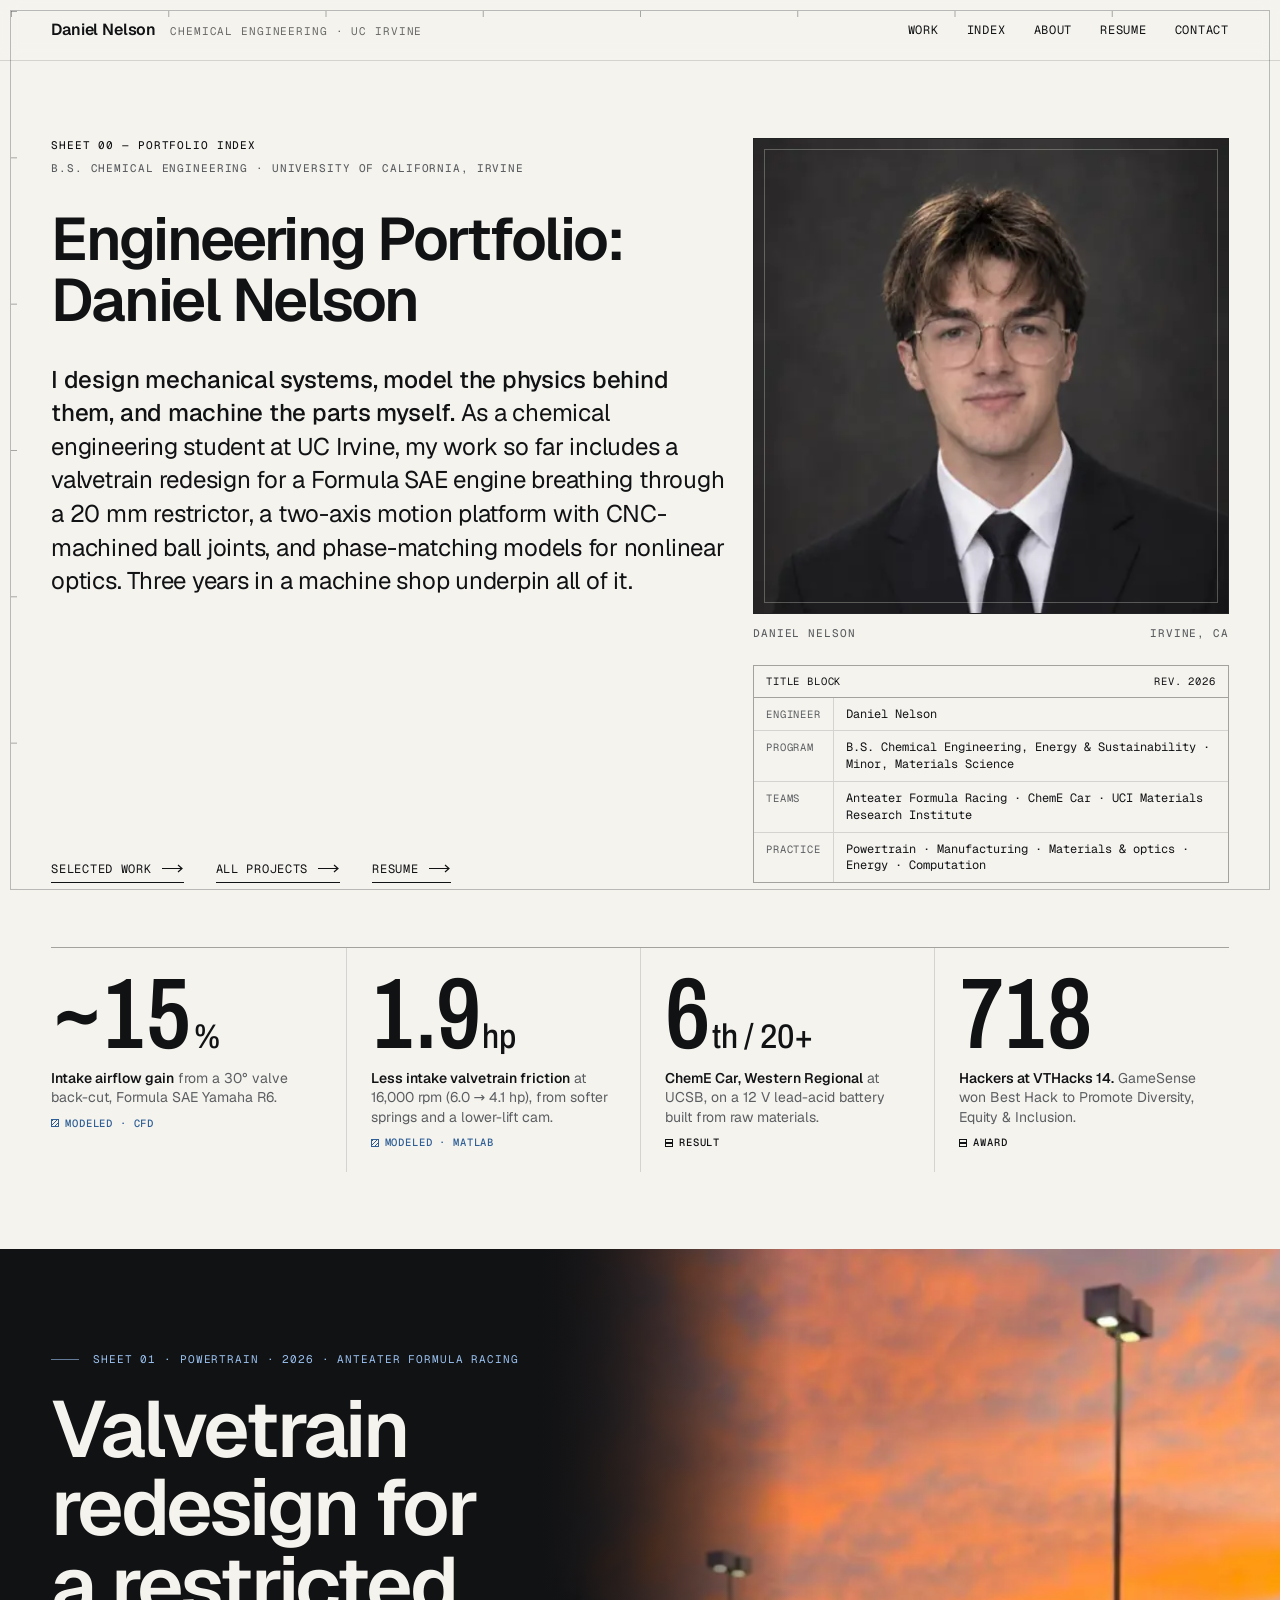
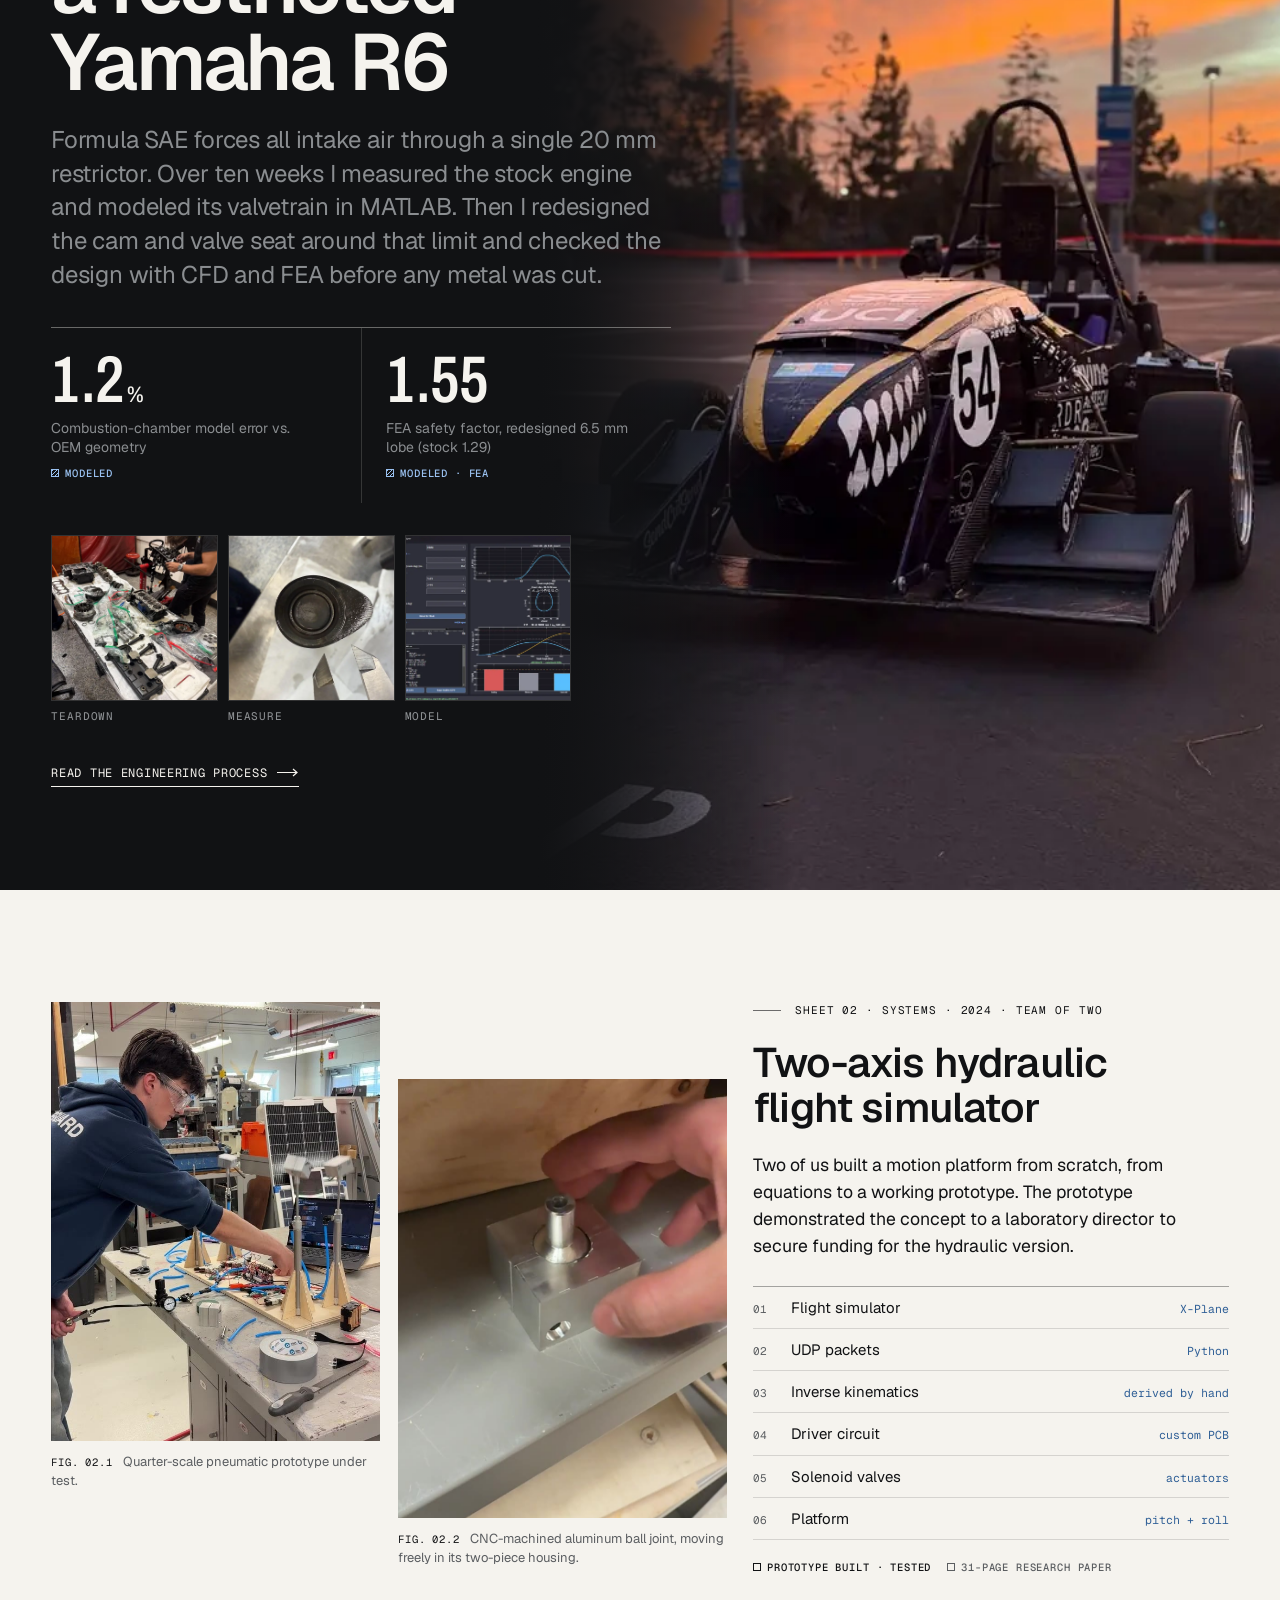
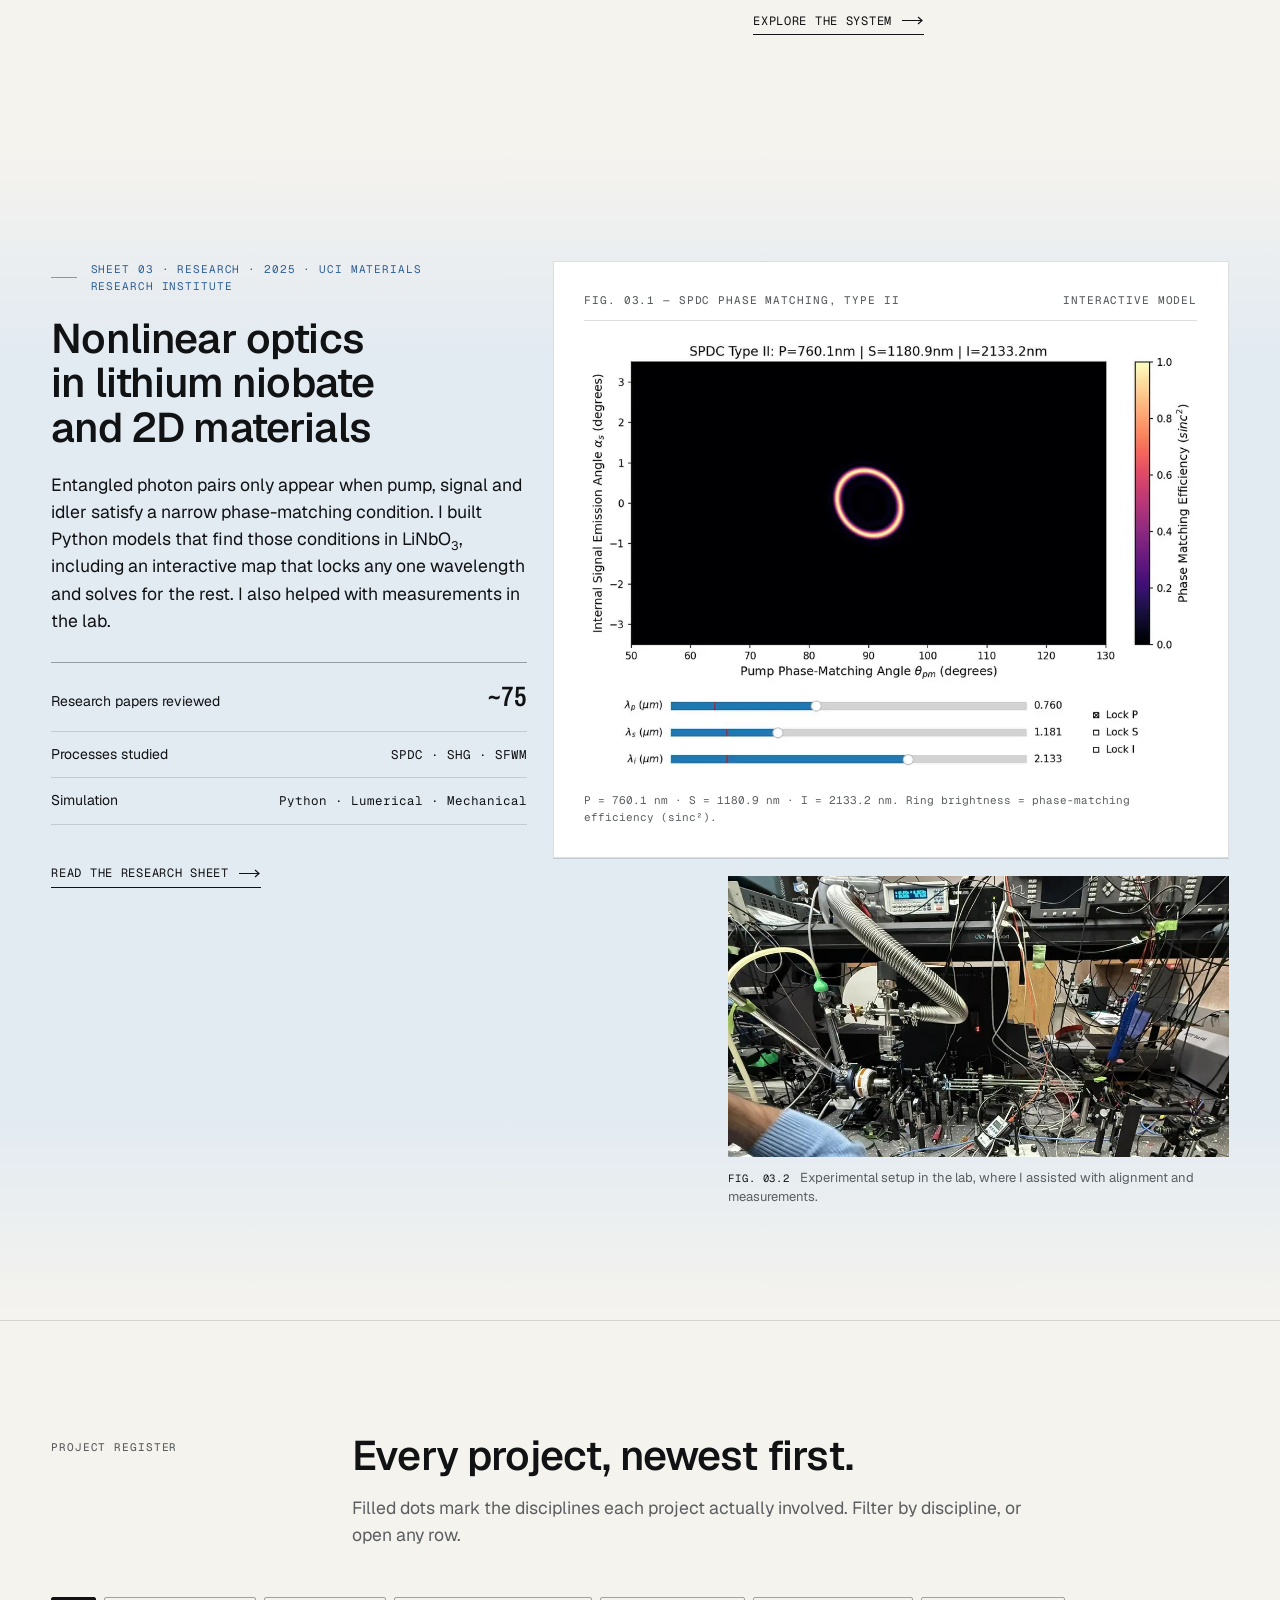
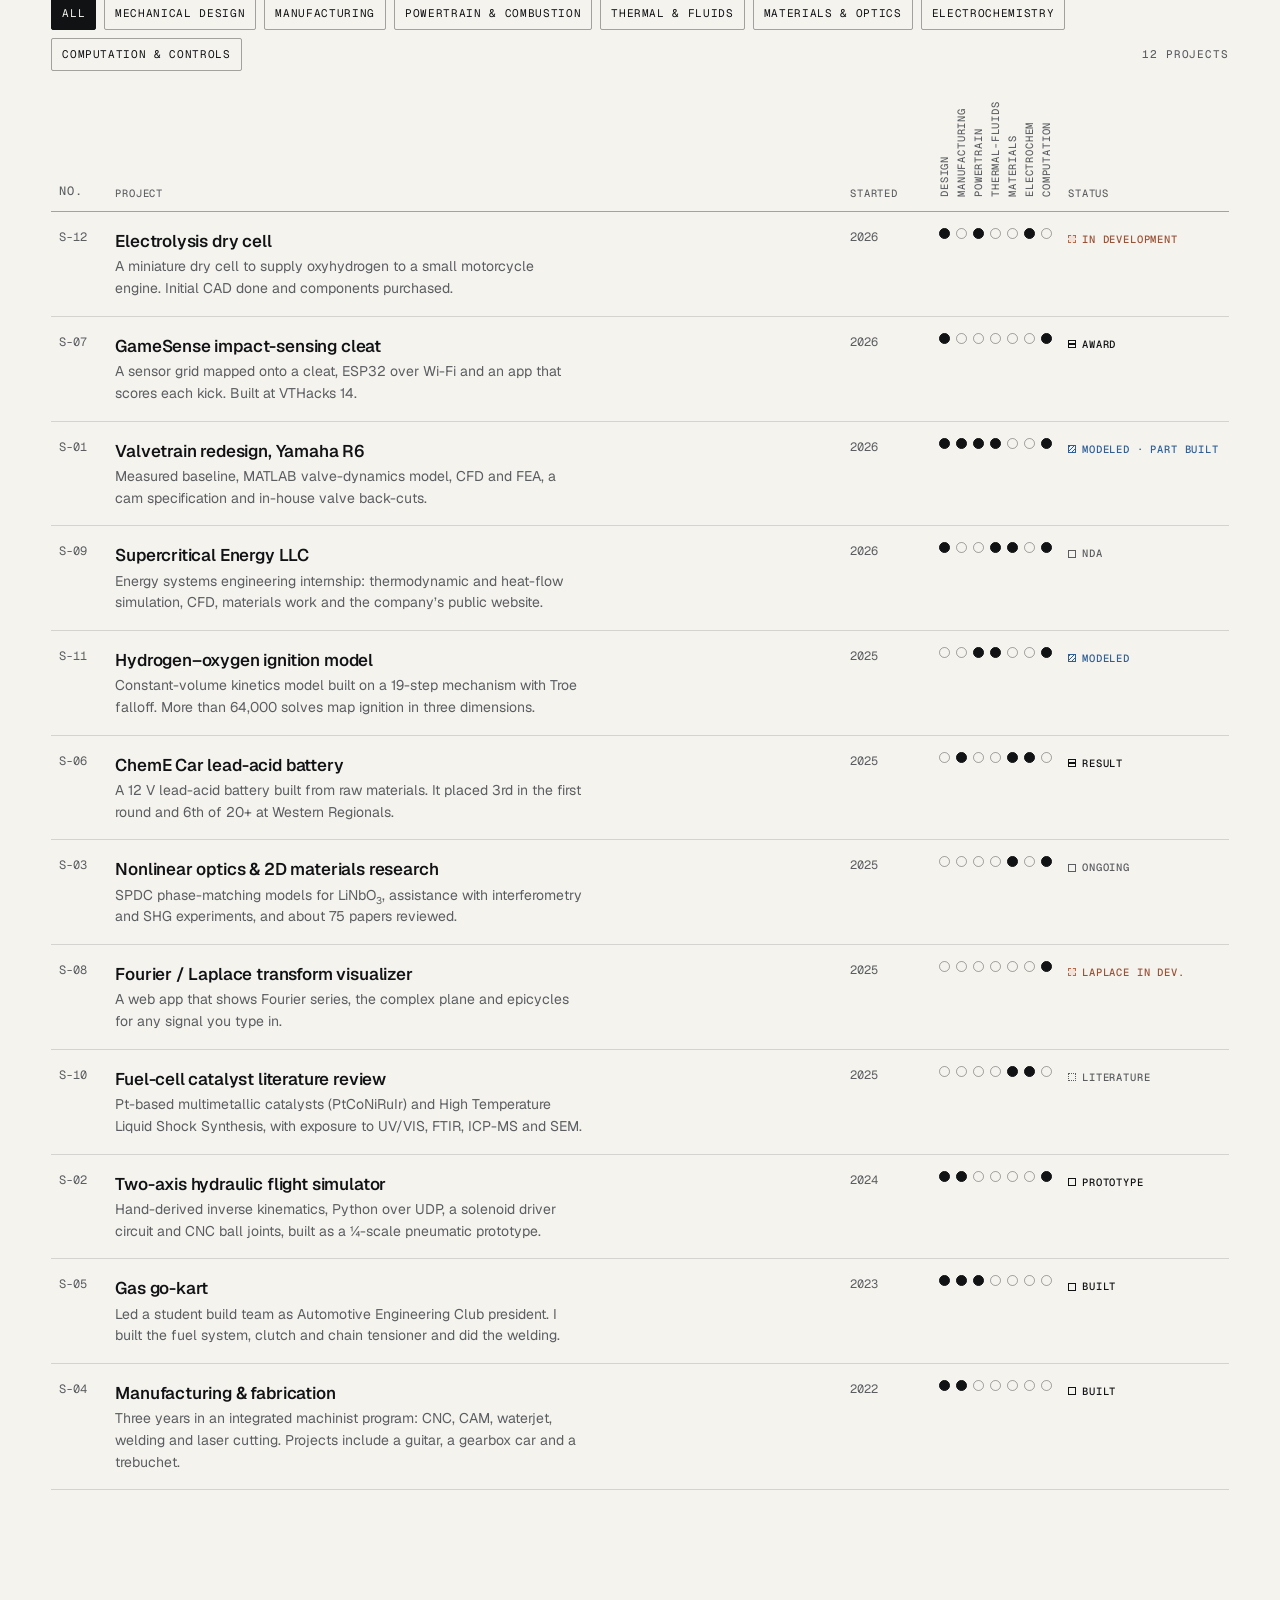
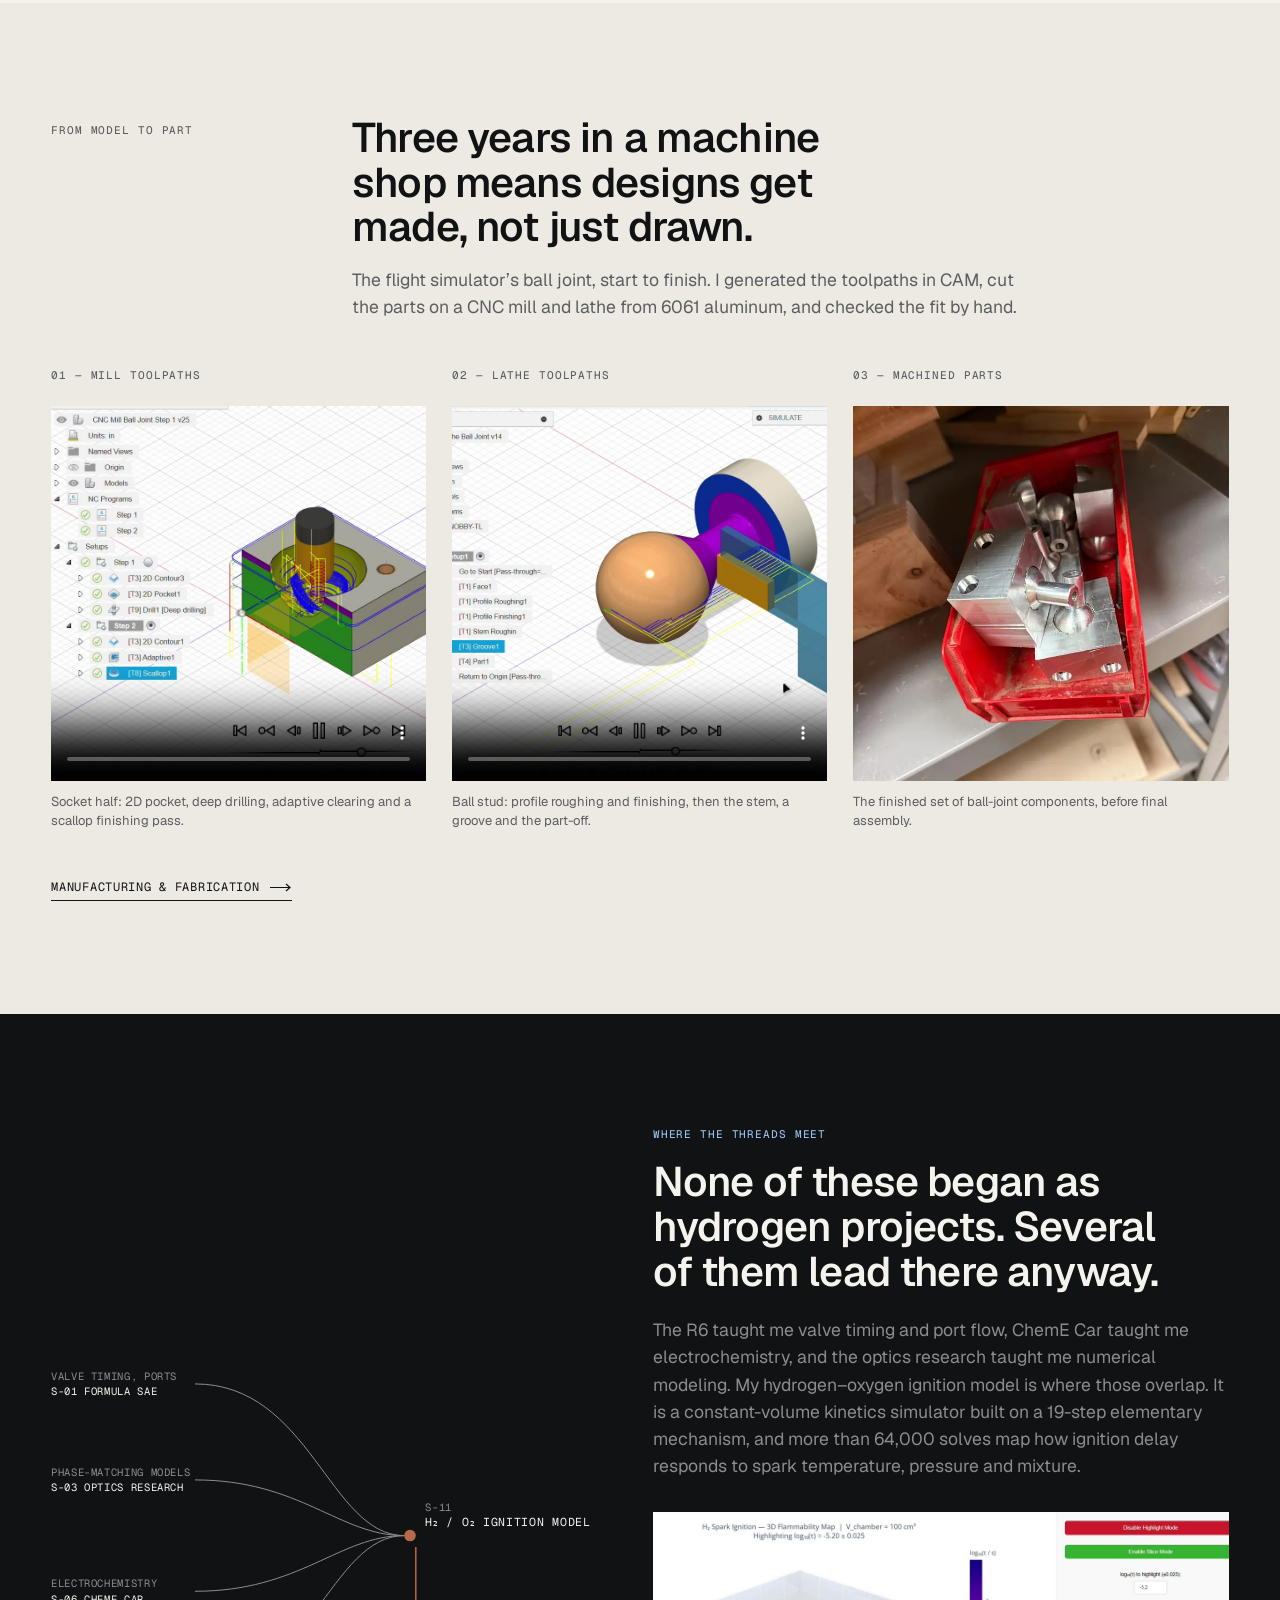
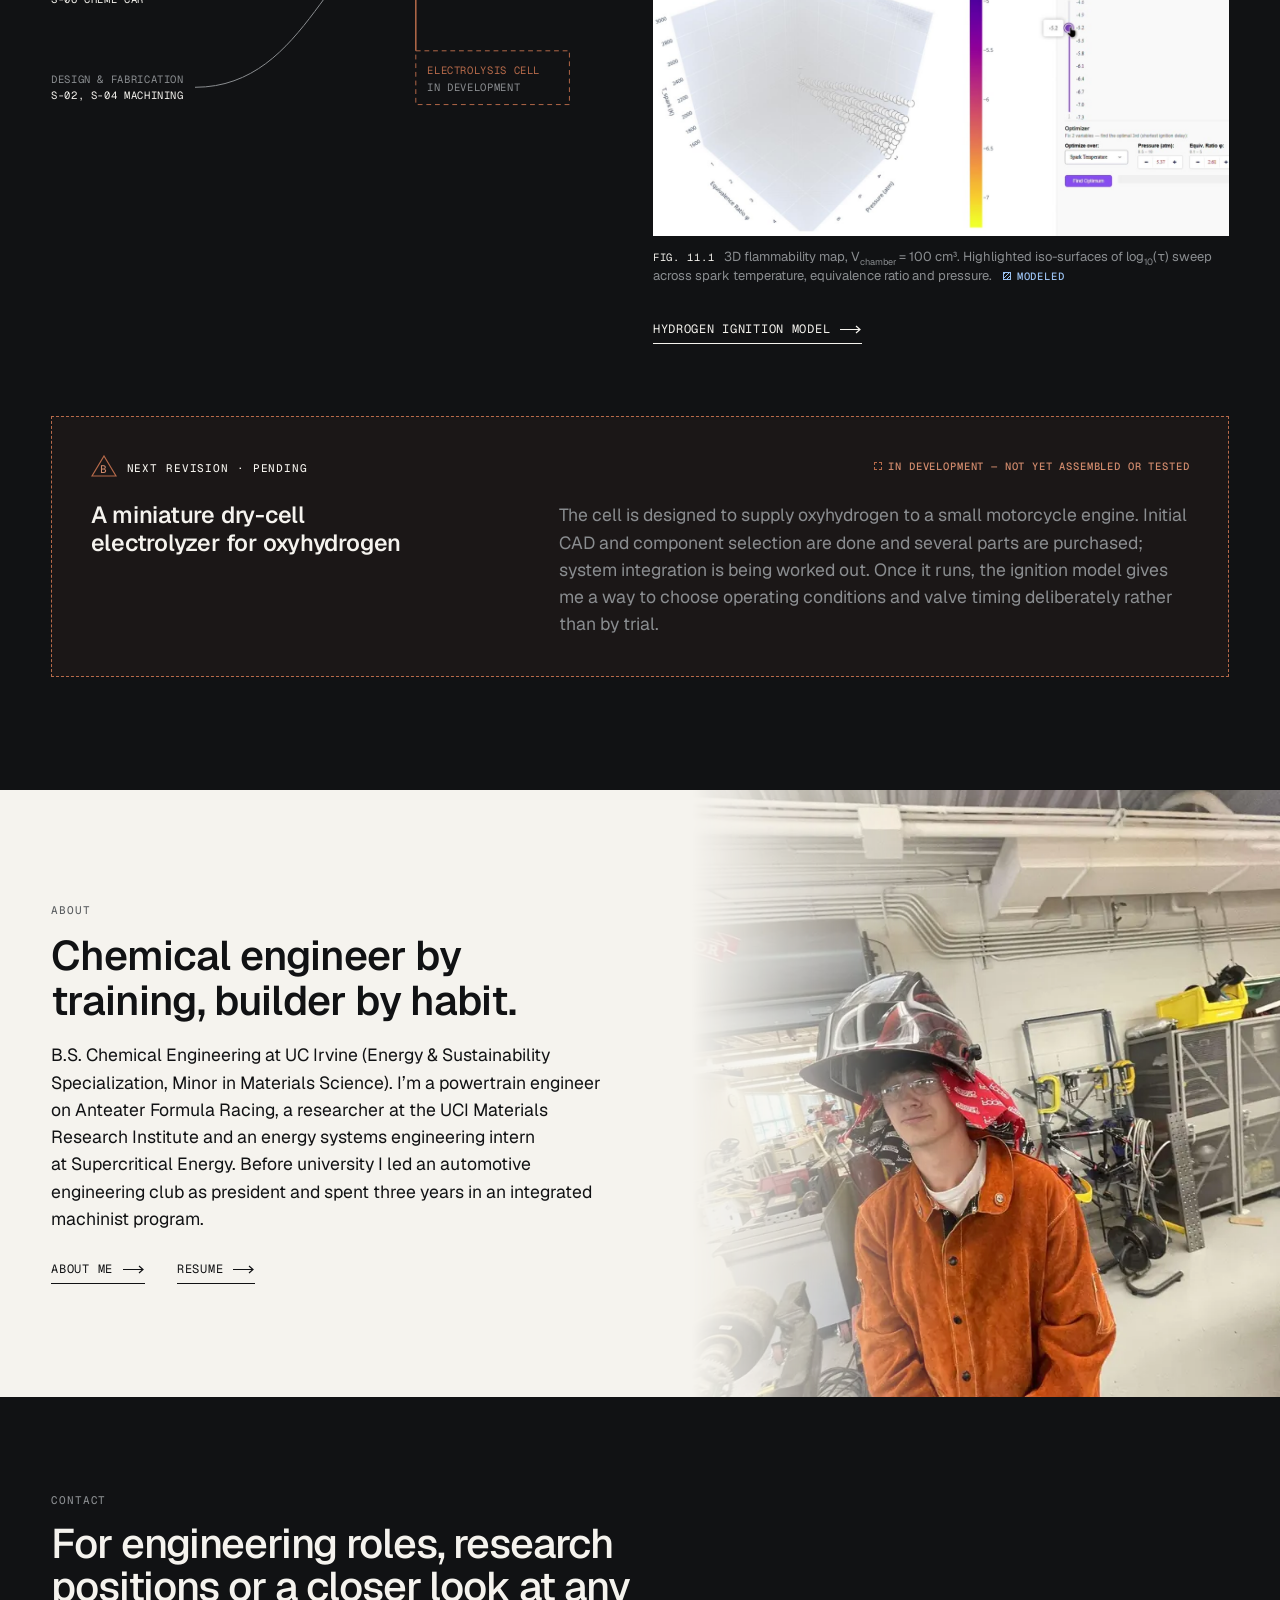
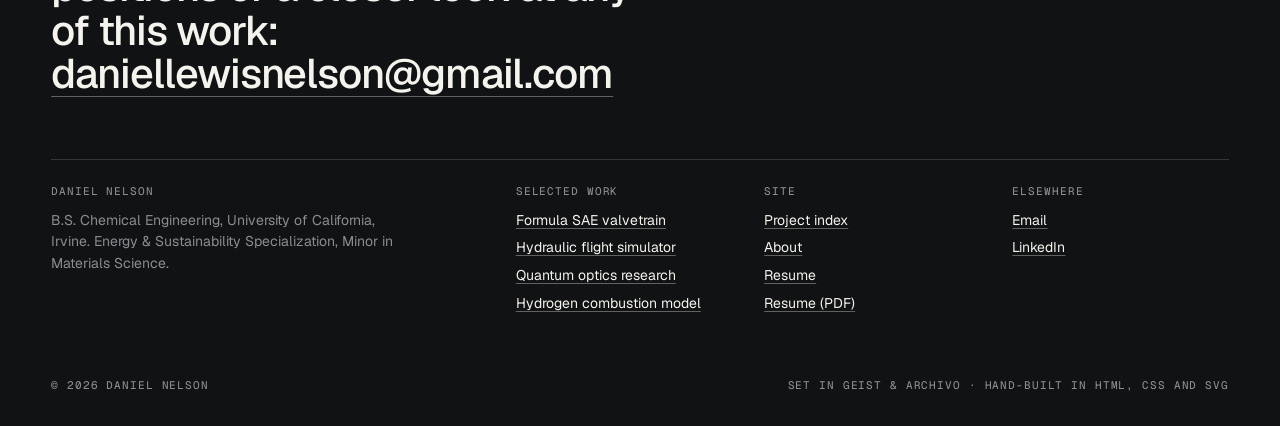
==== index.html @ ad6250e3 "Hero headshot and title, newest-first project register, downloadable resume PDF" ====
<!doctype html>
<html lang="en">
<head>
<meta charset="utf-8">
<meta name="viewport" content="width=device-width, initial-scale=1">
<title>Daniel Nelson — Engineering Portfolio</title>
<meta name="description" content="Daniel Nelson, chemical engineering student at UC Irvine: Formula SAE valvetrain redesign, a two-axis hydraulic motion platform, nonlinear-optics research, manufacturing and computational modeling.">
<meta name="author" content="Daniel Nelson">
<meta name="theme-color" content="#F5F3EE">
<link rel="canonical" href="https://dnl2030.github.io/EngineeringPortfolioDanielN/">
<meta property="og:type" content="website">
<meta property="og:site_name" content="Daniel Nelson — Engineering Portfolio">
<meta property="og:title" content="Daniel Nelson — Engineering Portfolio">
<meta property="og:description" content="Daniel Nelson, chemical engineering student at UC Irvine: Formula SAE valvetrain redesign, a two-axis hydraulic motion platform, nonlinear-optics research, manufacturing and computational modeling.">
<meta property="og:url" content="https://dnl2030.github.io/EngineeringPortfolioDanielN/">
<meta property="og:image" content="https://dnl2030.github.io/EngineeringPortfolioDanielN/assets/img/fsae-valvetrain/41-hero-fsae-car.webp">
<meta name="twitter:card" content="summary_large_image">
<link rel="icon" href="assets/favicon.svg" type="image/svg+xml">
<link rel="preload" href="assets/fonts/geist.woff2" as="font" type="font/woff2" crossorigin>
<link rel="stylesheet" href="assets/css/site.css">
<script type="application/ld+json">{"@context": "https://schema.org", "@type": "Person", "name": "Daniel Nelson", "jobTitle": "Chemical Engineering student", "affiliation": {"@type": "CollegeOrUniversity", "name": "University of California, Irvine"}, "email": "mailto:daniellewisnelson@gmail.com", "sameAs": ["https://www.linkedin.com/in/daniellewisnelson"], "url": "https://dnl2030.github.io/EngineeringPortfolioDanielN/"}</script>
</head>
<body>
<a class="skip-link" href="#main">Skip to content</a>
<div class="frame" aria-hidden="true"></div>
<header class="topbar">
  <div class="wrap topbar__inner">
    <a class="brand" href="index.html"><span class="brand__name">Daniel Nelson</span><span class="brand__role">Chemical Engineering · UC Irvine</span></a>
    <button class="nav__toggle" type="button" aria-expanded="false" aria-controls="site-nav">Menu</button>
    <nav id="site-nav" class="nav" aria-label="Primary">
      <a href="index.html#work">Work</a>
      <a href="index.html#index">Index</a>
      <a href="about.html">About</a>
      <a href="resume.html">Resume</a>
      <a href="mailto:daniellewisnelson@gmail.com">Contact</a>
    </nav>
  </div>
</header>
<main id="main">

  <!-- ============ IDENTITY ============ -->
  <section class="hero wrap" aria-labelledby="hero-title">
    <div class="hero__grid">
      <div class="hero__text">
        <div class="hero__eyebrow">
          <span class="label" style="color:var(--ink)">Sheet 00 — Portfolio index</span>
          <span class="label">B.S. Chemical Engineering · University of California, Irvine</span>
        </div>
        <h1 id="hero-title" class="hero-statement">Engineering Portfolio: Daniel Nelson</h1>
        <p class="lead hero__lead"><span class="hero__lead-first">I design mechanical systems, model the physics behind them, and machine the parts myself.</span> As a chemical engineering student at UC Irvine, my work so far includes a valvetrain redesign for a Formula SAE engine breathing through a 20&nbsp;mm restrictor, a two-axis motion platform with CNC-machined ball joints, and phase-matching models for nonlinear optics. Three years in a machine shop underpin all of it.</p>
        <div class="hero__cta">
          <a class="arrow-link" href="#work">Selected work</a>
          <a class="arrow-link" href="#index">All projects</a>
          <a class="arrow-link" href="resume.html">Resume</a>
        </div>
      </div>
      <div class="hero__side">
        <figure class="fig hero__portrait">
          <div class="hero__portrait-frame">
            <img src="assets/img/portrait/01-headshot.webp" srcset="assets/img/portrait/01-headshot-sm.webp 480w, assets/img/portrait/01-headshot.webp 657w" sizes="(min-width: 1000px) 34vw, 100vw" width="657" height="657" alt="Portrait of Daniel Nelson" fetchpriority="high" decoding="async">
          </div>
          <figcaption class="hero__drawing-cap"><span class="label">Daniel Nelson</span><span class="label">Irvine, CA</span></figcaption>
        </figure>
        <dl class="title-block">
          <div class="title-block__head"><span>Title block</span><span>Rev. 2026</span></div>
          <dt>Engineer</dt><dd>Daniel Nelson</dd>
          <dt>Program</dt><dd>B.S. Chemical Engineering, Energy &amp; Sustainability · Minor, Materials Science</dd>
          <dt>Teams</dt><dd>Anteater Formula Racing · ChemE Car · UCI Materials Research Institute</dd>
          <dt>Practice</dt><dd>Powertrain · Manufacturing · Materials &amp; optics · Energy · Computation</dd>
        </dl>
      </div>
    </div>
  </section>

  <!-- ============ SPEC STRIP ============ -->
  <section class="spec-strip wrap" aria-label="Selected results">
    <div class="specs">
      <div class="spec" data-reveal style="--i:0">
        <span class="spec__num num">~15<small>%</small></span>
        <p class="spec__text"><strong>Intake airflow gain</strong> from a 30° valve back-cut, Formula SAE Yamaha R6.</p>
        <span class="ev ev--modeled">Modeled · CFD</span>
      </div>
      <div class="spec" data-reveal style="--i:1">
        <span class="spec__num num">1.9<small>hp</small></span>
        <p class="spec__text"><strong>Less intake valvetrain friction</strong> at 16,000 rpm (6.0 → 4.1 hp), from softer springs and a lower-lift cam.</p>
        <span class="ev ev--modeled">Modeled · MATLAB</span>
      </div>
      <div class="spec" data-reveal style="--i:2">
        <span class="spec__num num">6<small>th / 20+</small></span>
        <p class="spec__text"><strong>ChemE Car, Western Regional</strong> at UCSB, on a 12&nbsp;V lead-acid battery built from raw materials.</p>
        <span class="ev ev--result">Result</span>
      </div>
      <div class="spec" data-reveal style="--i:3">
        <span class="spec__num num">718</span>
        <p class="spec__text"><strong>Hackers at VTHacks 14.</strong> GameSense won Best Hack to Promote Diversity, Equity &amp; Inclusion.</p>
        <span class="ev ev--result">Award</span>
      </div>
    </div>
  </section>

  <!-- ============ SELECTED WORK ============ -->
  <div id="work">

    <!-- 01 FSAE: dark plate, image fades into carbon -->
    <section class="plate bleed bleed--stack feature-fsae-split" aria-labelledby="w1">
      <div class="bleed__media feature-fsae-split__media">
        <img src="assets/img/fsae-valvetrain/41-fsae-car-sunset-hero.webp" srcset="assets/img/fsae-valvetrain/41-fsae-car-sunset-hero-sm.webp 720w, assets/img/fsae-valvetrain/41-fsae-car-sunset-hero.webp 1500w" sizes="(min-width: 1000px) 55vw, 100vw" width="1500" height="2000" alt="Anteater Formula Racing car parked at sunset under an orange sky" loading="lazy" decoding="async" class="fade-l" style="--fx:50%;--fy:62%">
      </div>
      <div class="bleed__scrim bleed__scrim--l" aria-hidden="true"></div>
      <div class="wrap bleed__content feature-fsae-split__content">
        <div class="feature-fsae-split__text">
          <p class="sheet-no" style="color:var(--blue)">Sheet 01 · Powertrain · 2026 · Anteater Formula Racing</p>
          <h2 id="w1" class="h1" style="margin-top:22px">Valvetrain redesign for a restricted Yamaha&nbsp;R6</h2>
          <p class="lead" style="margin-top:22px;color:var(--graphite-lt)">Formula SAE forces all intake air through a single 20&nbsp;mm restrictor. Over ten weeks I measured the stock engine and modeled its valvetrain in MATLAB. Then I redesigned the cam and valve seat around that limit and checked the design with CFD and FEA before any metal was cut.</p>
          <div class="specs specs--compact" style="margin-top:36px">
            <div class="spec"><span class="spec__num num">1.2<small>%</small></span><p class="spec__text">Combustion-chamber model error vs. OEM geometry</p><span class="ev ev--modeled">Modeled</span></div>
            <div class="spec"><span class="spec__num num">1.55</span><p class="spec__text">FEA safety factor, redesigned 6.5&nbsp;mm lobe (stock 1.29)</p><span class="ev ev--modeled">Modeled · FEA</span></div>
          </div>
          <div class="fsae-strip">
            <figure><img src="assets/img/fsae-valvetrain/35-engine-teardown-bench.webp" srcset="assets/img/fsae-valvetrain/35-engine-teardown-bench-sm.webp 720w, assets/img/fsae-valvetrain/35-engine-teardown-bench.webp 1500w" sizes="160px" width="1500" height="2000" alt="Disassembled R6 engine parts across a workbench during teardown" loading="lazy" decoding="async" class="cover"><figcaption class="label">Teardown</figcaption></figure>
            <figure><img src="assets/img/fsae-valvetrain/10-cam-lobe-measurement.webp" srcset="assets/img/fsae-valvetrain/10-cam-lobe-measurement-sm.webp 960w, assets/img/fsae-valvetrain/10-cam-lobe-measurement.webp 2000w" sizes="160px" width="2000" height="1500" alt="Close-up of a stock R6 cam lobe prepared for measurement" loading="lazy" decoding="async" class="cover"><figcaption class="label">Measure</figcaption></figure>
            <figure><img src="assets/img/fsae-valvetrain/15-cam-profile-designer-app.webp" srcset="assets/img/fsae-valvetrain/15-cam-profile-designer-app-sm.webp 960w, assets/img/fsae-valvetrain/15-cam-profile-designer-app.webp 1226w" sizes="160px" width="1226" height="867" alt="MATLAB cam profile designer application comparing lift profiles" loading="lazy" decoding="async" class="cover" style="--fx:30%"><figcaption class="label">Model</figcaption></figure>
          </div>
          <p style="margin-top:32px"><a class="arrow-link" href="work/fsae-valvetrain.html">Read the engineering process</a></p>
        </div>
      </div>
    </section>

    <!-- 02 Flight simulator: video-led split -->
    <section class="section wrap" aria-labelledby="w2">
      <div class="feature-split">
        <div class="feature-sim__media">
          <div class="sim-pair">
            <figure class="fig">
              <div class="fig__media frame-3x4"><video src="assets/video/hydraulic-flight-simulator--prototype-test--loop.mp4" poster="assets/video/hydraulic-flight-simulator--prototype-test--loop.jpg" width="606" height="1080" muted loop playsinline preload="none" data-autoplay aria-label="Pneumatic prototype: four cylinders extending and retracting independently on command"></video></div>
              <figcaption><span class="fig__no">Fig. 02.1</span>Quarter-scale pneumatic prototype under test.</figcaption>
            </figure>
            <figure class="fig sim-pair__second">
              <div class="fig__media frame-3x4"><video src="assets/video/hydraulic-flight-simulator--ball-joint-walkaround--loop.mp4" poster="assets/video/hydraulic-flight-simulator--ball-joint-walkaround--loop.jpg" width="720" height="1280" muted loop playsinline preload="none" data-autoplay aria-label="CNC-machined aluminum ball joint being tilted and rotated by hand to show free movement"></video></div>
              <figcaption><span class="fig__no">Fig. 02.2</span>CNC-machined aluminum ball joint, moving freely in its two-piece housing.</figcaption>
            </figure>
          </div>
        </div>
        <div class="feature-sim__text">
          <p class="sheet-no">Sheet 02 · Systems · 2024 · Team of two</p>
          <h2 id="w2" class="h2" style="margin-top:22px">Two-axis hydraulic flight simulator</h2>
          <p style="margin-top:20px">Two of us built a motion platform from scratch, from equations to a working prototype. The prototype demonstrated the concept to a laboratory director to secure funding for the hydraulic version.</p>
          <ol class="chain" aria-label="Signal path">
            <li><span>Flight simulator</span><em>X-Plane</em></li>
            <li><span>UDP packets</span><em>Python</em></li>
            <li><span>Inverse kinematics</span><em>derived by hand</em></li>
            <li><span>Driver circuit</span><em>custom PCB</em></li>
            <li><span>Solenoid valves</span><em>actuators</em></li>
            <li><span>Platform</span><em>pitch + roll</em></li>
          </ol>
          <div style="display:flex;flex-wrap:wrap;gap:8px 16px;margin-top:22px">
            <span class="ev ev--built">Prototype built · tested</span>
            <span class="ev ev--documented">31-page research paper</span>
          </div>
          <p style="margin-top:32px"><a class="arrow-link" href="work/hydraulic-flight-simulator.html">Explore the system</a></p>
        </div>
      </div>
    </section>

    <!-- 03 Optics: paper-like -->
    <section class="section section--optics" aria-labelledby="w3">
      <div class="wrap feature-split">
        <div class="feature-opt__text">
          <p class="sheet-no" style="color:var(--blue-ink)">Sheet 03 · Research · 2025 · UCI Materials Research Institute</p>
          <h2 id="w3" class="h2" style="margin-top:22px">Nonlinear optics in lithium niobate and 2D materials</h2>
          <p style="margin-top:20px">Entangled photon pairs only appear when pump, signal and idler satisfy a narrow phase-matching condition. I built Python models that find those conditions in LiNbO<sub>3</sub>, including an interactive map that locks any one wavelength and solves for the rest. I also helped with measurements in the lab.</p>
          <ul class="facts" style="margin-top:28px">
            <li><span>Research papers reviewed</span><span class="num" style="font-size:28px">~75</span></li>
            <li><span>Processes studied</span><span class="mono">SPDC · SHG · SFWM</span></li>
            <li><span>Simulation</span><span class="mono">Python · Lumerical · Mechanical</span></li>
          </ul>
          <p style="margin-top:32px"><a class="arrow-link" href="work/quantum-optics-research.html">Read the research sheet</a></p>
        </div>
        <div class="feature-opt__media">
          <div class="paper-sheet">
            <div class="paper-sheet__head"><span class="label">Fig. 03.1 — SPDC phase matching, Type II</span><span class="label">Interactive model</span></div>
            <img src="assets/img/quantum-optics-research/03-spdc-phase-matching-interactive-heatmap.webp" srcset="assets/img/quantum-optics-research/03-spdc-phase-matching-interactive-heatmap-sm.webp 960w, assets/img/quantum-optics-research/03-spdc-phase-matching-interactive-heatmap.webp 1279w" sizes="(min-width: 1000px) 55vw, 100vw" width="1279" height="921" alt="Interactive heatmap: pump phase-matching angle versus internal signal emission angle, with a bright phase-matching ring and wavelength sliders" loading="lazy" decoding="async">
            <p class="fig__src muted" style="margin-top:12px">P = 760.1 nm · S = 1180.9 nm · I = 2133.2 nm. Ring brightness = phase-matching efficiency (sinc²).</p>
          </div>
          <figure class="fig optics-lab">
            <div class="fig__media frame-16x9"><img src="assets/img/quantum-optics-research/02-optics-lab-experimental-setup.webp" srcset="assets/img/quantum-optics-research/02-optics-lab-experimental-setup-sm.webp 960w, assets/img/quantum-optics-research/02-optics-lab-experimental-setup.webp 1280w" sizes="(min-width: 1000px) 30vw, 100vw" width="1280" height="1003" alt="Optical table crowded with mirrors, mounts, cabling and measurement electronics" loading="lazy" decoding="async" style="--fy:45%"></div>
            <figcaption><span class="fig__no">Fig. 03.2</span>Experimental setup in the lab, where I assisted with alignment and measurements.</figcaption>
          </figure>
        </div>
      </div>
    </section>
  </div>

  <!-- ============ INDEX / REGISTER ============ -->
  <section id="index" class="section wrap rule-top" aria-labelledby="index-title">
    <div class="sec-head">
      <p class="label">Project register</p>
      <h2 id="index-title" class="h2">Every project, newest first.</h2>
      <p class="muted">Filled dots mark the disciplines each project actually involved. Filter by discipline, or open any row.</p>
    </div>
    <div class="register-tools" role="group" aria-label="Filter by discipline">
      <button class="chip" data-filter="all" aria-pressed="true">All</button>
      <button class="chip" data-filter="design" aria-pressed="false">Mechanical design</button>
      <button class="chip" data-filter="mfg" aria-pressed="false">Manufacturing</button>
      <button class="chip" data-filter="power" aria-pressed="false">Powertrain &amp; combustion</button>
      <button class="chip" data-filter="fluids" aria-pressed="false">Thermal &amp; fluids</button>
      <button class="chip" data-filter="materials" aria-pressed="false">Materials &amp; optics</button>
      <button class="chip" data-filter="echem" aria-pressed="false">Electrochemistry</button>
      <button class="chip" data-filter="comp" aria-pressed="false">Computation &amp; controls</button>
      <span class="label" data-register-count aria-live="polite" style="margin-left:auto">12 projects</span>
    </div>
    <table class="register" data-register>
      <caption class="visually-hidden">All projects with phase, disciplines and status</caption>
      <thead>
        <tr>
          <th scope="col" class="r-no">No.</th>
          <th scope="col">Project</th>
          <th scope="col">Started</th>
          <th scope="col" class="r-disc"><span>Design</span><span>Manufacturing</span><span>Powertrain</span><span>Thermal-fluids</span><span>Materials</span><span>Electrochem</span><span>Computation</span></th>
          <th scope="col" class="r-status">Status</th>
        </tr>
      </thead>
      <tbody>
        <tr data-disc="design power echem">
          <td class="r-no">S-12</td>
          <td class="r-title"><a href="work/hydrogen-combustion.html#next">Electrolysis dry cell</a><span>A miniature dry cell to supply oxyhydrogen to a small motorcycle engine. Initial CAD done and components purchased.</span></td>
          <td class="r-phase">2026</td>
          <td class="r-disc"><div class="dots"><i class="dot on" title="Mechanical design"></i><i class="dot"></i><i class="dot on" title="Combustion"></i><i class="dot"></i><i class="dot"></i><i class="dot on" title="Electrochemistry"></i><i class="dot"></i></div></td>
          <td class="r-status"><span class="ev ev--dev">In development</span></td>
        </tr>
        <tr data-disc="design comp" data-thumb="assets/img/gamesense/02-piezo-grid-intersection-map-sm.webp">
          <td class="r-no">S-07</td>
          <td class="r-title"><a href="work/gamesense.html">GameSense impact-sensing cleat</a><span>A sensor grid mapped onto a cleat, ESP32 over Wi-Fi and an app that scores each kick. Built at VTHacks 14.</span></td>
          <td class="r-phase">2026</td>
          <td class="r-disc"><div class="dots"><i class="dot on" title="Mechanical design"></i><i class="dot"></i><i class="dot"></i><i class="dot"></i><i class="dot"></i><i class="dot"></i><i class="dot on" title="Computation"></i></div></td>
          <td class="r-status"><span class="ev ev--result">Award</span></td>
        </tr>
        <tr data-disc="design mfg power fluids comp" data-thumb="assets/img/fsae-valvetrain/09-r6-engine-camshafts-exposed-sm.webp">
          <td class="r-no">S-01</td>
          <td class="r-title"><a href="work/fsae-valvetrain.html">Valvetrain redesign, Yamaha R6</a><span>Measured baseline, MATLAB valve-dynamics model, CFD and FEA, a cam specification and in-house valve back-cuts.</span></td>
          <td class="r-phase">2026</td>
          <td class="r-disc"><div class="dots"><i class="dot on" title="Mechanical design"></i><i class="dot on" title="Manufacturing"></i><i class="dot on" title="Powertrain"></i><i class="dot on" title="Thermal and fluids"></i><i class="dot"></i><i class="dot"></i><i class="dot on" title="Computation"></i></div></td>
          <td class="r-status"><span class="ev ev--modeled">Modeled · part built</span></td>
        </tr>
        <tr data-disc="fluids materials design comp">
          <td class="r-no">S-09</td>
          <td class="r-title"><a href="work/supercritical-energy.html">Supercritical Energy LLC</a><span>Energy systems engineering internship: thermodynamic and heat-flow simulation, CFD, materials work and the company’s public website.</span></td>
          <td class="r-phase">2026</td>
          <td class="r-disc"><div class="dots"><i class="dot on" title="Mechanical design"></i><i class="dot"></i><i class="dot"></i><i class="dot on" title="Thermal and fluids"></i><i class="dot on" title="Materials"></i><i class="dot"></i><i class="dot on" title="Computation"></i></div></td>
          <td class="r-status"><span class="ev ev--documented">NDA</span></td>
        </tr>
        <tr data-disc="power fluids comp" data-thumb="assets/img/hydrogen-combustion/01-spark-ignition-flammability-map-sm.webp">
          <td class="r-no">S-11</td>
          <td class="r-title"><a href="work/hydrogen-combustion.html">Hydrogen–oxygen ignition model</a><span>Constant-volume kinetics model built on a 19-step mechanism with Troe falloff. More than 64,000 solves map ignition in three dimensions.</span></td>
          <td class="r-phase">2025</td>
          <td class="r-disc"><div class="dots"><i class="dot"></i><i class="dot"></i><i class="dot on" title="Combustion"></i><i class="dot on" title="Thermal and fluids"></i><i class="dot"></i><i class="dot"></i><i class="dot on" title="Computation"></i></div></td>
          <td class="r-status"><span class="ev ev--modeled">Modeled</span></td>
        </tr>
        <tr data-disc="echem materials mfg" data-thumb="assets/img/chemecar/01-battery-cell-assembly-sm.webp">
          <td class="r-no">S-06</td>
          <td class="r-title"><a href="work/chemecar.html">ChemE Car lead-acid battery</a><span>A 12&nbsp;V lead-acid battery built from raw materials. It placed 3rd in the first round and 6th of 20+ at Western Regionals.</span></td>
          <td class="r-phase">2025</td>
          <td class="r-disc"><div class="dots"><i class="dot"></i><i class="dot on" title="Manufacturing"></i><i class="dot"></i><i class="dot"></i><i class="dot on" title="Materials"></i><i class="dot on" title="Electrochemistry"></i><i class="dot"></i></div></td>
          <td class="r-status"><span class="ev ev--result">Result</span></td>
        </tr>
        <tr data-disc="materials comp" data-thumb="assets/img/quantum-optics-research/02-optics-lab-experimental-setup-sm.webp">
          <td class="r-no">S-03</td>
          <td class="r-title"><a href="work/quantum-optics-research.html">Nonlinear optics &amp; 2D materials research</a><span>SPDC phase-matching models for LiNbO<sub>3</sub>, assistance with interferometry and SHG experiments, and about 75 papers reviewed.</span></td>
          <td class="r-phase">2025</td>
          <td class="r-disc"><div class="dots"><i class="dot"></i><i class="dot"></i><i class="dot"></i><i class="dot"></i><i class="dot on" title="Materials and optics"></i><i class="dot"></i><i class="dot on" title="Computation"></i></div></td>
          <td class="r-status"><span class="ev ev--documented">Ongoing</span></td>
        </tr>
        <tr data-disc="comp" data-thumb="assets/img/fourier-visualizer/01-fourier-lab-square-wave-series-sm.webp">
          <td class="r-no">S-08</td>
          <td class="r-title"><a href="work/fourier-visualizer.html">Fourier / Laplace transform visualizer</a><span>A web app that shows Fourier series, the complex plane and epicycles for any signal you type in.</span></td>
          <td class="r-phase">2025</td>
          <td class="r-disc"><div class="dots"><i class="dot"></i><i class="dot"></i><i class="dot"></i><i class="dot"></i><i class="dot"></i><i class="dot"></i><i class="dot on" title="Computation"></i></div></td>
          <td class="r-status"><span class="ev ev--dev">Laplace in dev.</span></td>
        </tr>
        <tr data-disc="materials echem">
          <td class="r-no">S-10</td>
          <td class="r-title"><a href="work/catalyst-review.html">Fuel-cell catalyst literature review</a><span>Pt-based multimetallic catalysts (PtCoNiRuIr) and High Temperature Liquid Shock Synthesis, with exposure to UV/VIS, FTIR, ICP-MS and SEM.</span></td>
          <td class="r-phase">2025</td>
          <td class="r-disc"><div class="dots"><i class="dot"></i><i class="dot"></i><i class="dot"></i><i class="dot"></i><i class="dot on" title="Materials"></i><i class="dot on" title="Electrochemistry"></i><i class="dot"></i></div></td>
          <td class="r-status"><span class="ev ev--literature">Literature</span></td>
        </tr>
        <tr data-disc="design mfg comp" data-thumb="assets/img/hydraulic-flight-simulator/07-ball-joint-mounted-on-piston-sm.webp">
          <td class="r-no">S-02</td>
          <td class="r-title"><a href="work/hydraulic-flight-simulator.html">Two-axis hydraulic flight simulator</a><span>Hand-derived inverse kinematics, Python over UDP, a solenoid driver circuit and CNC ball joints, built as a ¼-scale pneumatic prototype.</span></td>
          <td class="r-phase">2024</td>
          <td class="r-disc"><div class="dots"><i class="dot on" title="Mechanical design"></i><i class="dot on" title="Manufacturing"></i><i class="dot"></i><i class="dot"></i><i class="dot"></i><i class="dot"></i><i class="dot on" title="Computation and controls"></i></div></td>
          <td class="r-status"><span class="ev ev--built">Prototype</span></td>
        </tr>
        <tr data-disc="design mfg power" data-thumb="assets/img/go-kart/02-gas-and-electric-karts-sm.webp">
          <td class="r-no">S-05</td>
          <td class="r-title"><a href="work/go-kart.html">Gas go-kart</a><span>Led a student build team as Automotive Engineering Club president. I built the fuel system, clutch and chain tensioner and did the welding.</span></td>
          <td class="r-phase">2023</td>
          <td class="r-disc"><div class="dots"><i class="dot on" title="Mechanical design"></i><i class="dot on" title="Manufacturing"></i><i class="dot on" title="Powertrain"></i><i class="dot"></i><i class="dot"></i><i class="dot"></i><i class="dot"></i></div></td>
          <td class="r-status"><span class="ev ev--built">Built</span></td>
        </tr>
        <tr data-disc="design mfg" data-thumb="assets/img/guitar/02-body-drying-after-clear-coat-sm.webp">
          <td class="r-no">S-04</td>
          <td class="r-title"><a href="work/manufacturing.html">Manufacturing &amp; fabrication</a><span>Three years in an integrated machinist program: CNC, CAM, waterjet, welding and laser cutting. Projects include a guitar, a gearbox car and a trebuchet.</span></td>
          <td class="r-phase">2022</td>
          <td class="r-disc"><div class="dots"><i class="dot on" title="Mechanical design"></i><i class="dot on" title="Manufacturing"></i><i class="dot"></i><i class="dot"></i><i class="dot"></i><i class="dot"></i><i class="dot"></i></div></td>
          <td class="r-status"><span class="ev ev--built">Built</span></td>
        </tr>
      </tbody>
    </table>
  </section>

  <!-- ============ WORKSHOP ============ -->
  <section class="section workshop" aria-labelledby="shop-title">
    <div class="wrap">
      <div class="sec-head">
        <p class="label">From model to part</p>
        <h2 id="shop-title" class="h2">Three years in a machine shop means designs get made, not just drawn.</h2>
        <p class="muted">The flight simulator’s ball joint, start to finish. I generated the toolpaths in CAM, cut the parts on a CNC mill and lathe from 6061 aluminum, and checked the fit by hand.</p>
      </div>
      <div class="workshop__steps">
        <figure class="fig workshop__step" data-reveal style="--i:0">
          <span class="label">01 — Mill toolpaths</span>
          <div class="fig__media frame-1x1"><video controls muted playsinline preload="none" poster="assets/video/hydraulic-flight-simulator--cam-mill.jpg" width="912" height="852" aria-label="CAM simulation of milling toolpaths for the ball-joint socket: pocketing, deep drilling, contouring, adaptive clearing and scallop finishing"><source src="assets/video/hydraulic-flight-simulator--cam-mill.mp4" type="video/mp4"></video></div>
          <figcaption>Socket half: 2D pocket, deep drilling, adaptive clearing and a scallop finishing pass.</figcaption>
        </figure>
        <figure class="fig workshop__step" data-reveal style="--i:1">
          <span class="label">02 — Lathe toolpaths</span>
          <div class="fig__media frame-1x1"><video controls muted playsinline preload="none" poster="assets/video/hydraulic-flight-simulator--cam-lathe.jpg" width="1314" height="900" aria-label="CAM simulation of lathe toolpaths for the ball stud: profile roughing and finishing, stem roughing, grooving and part-off"><source src="assets/video/hydraulic-flight-simulator--cam-lathe.mp4" type="video/mp4"></video></div>
          <figcaption>Ball stud: profile roughing and finishing, then the stem, a groove and the part-off.</figcaption>
        </figure>
        <figure class="fig workshop__step" data-reveal style="--i:2">
          <span class="label">03 — Machined parts</span>
          <div class="fig__media frame-1x1"><img src="assets/img/hydraulic-flight-simulator/08-cnc-ball-joint-components-bin.webp" srcset="assets/img/hydraulic-flight-simulator/08-cnc-ball-joint-components-bin-sm.webp 720w, assets/img/hydraulic-flight-simulator/08-cnc-ball-joint-components-bin.webp 1500w" sizes="(min-width: 900px) 30vw, 100vw" width="1500" height="2000" alt="Red bin holding CNC-machined aluminum ball studs and socket blocks" loading="lazy" decoding="async" style="--fy:40%"></div>
          <figcaption>The finished set of ball-joint components, before final assembly.</figcaption>
        </figure>
      </div>
      <p style="margin-top:40px"><a class="arrow-link" href="work/manufacturing.html">Manufacturing &amp; fabrication</a></p>
    </div>
  </section>

  <!-- ============ CONVERGENCE ============ -->
  <section class="plate section converge-section" aria-labelledby="conv-title">
    <div class="wrap">
      <div class="converge">
        <div class="converge__diagram">
          <svg viewBox="0 0 600 420" role="img" aria-labelledby="conv-svg-t" data-draw>
            <title id="conv-svg-t">Threads from four earlier projects meeting at the hydrogen ignition model, with a dashed line continuing to the electrolysis cell in development</title>
            <g fill="none" stroke-width="1">
              <path class="draw" pathLength="1" style="--i:0;stroke:var(--graphite-lt)" d="M150 52 C 270 52, 290 210, 368 210"/>
              <path class="draw" pathLength="1" style="--i:2;stroke:var(--graphite-lt)" d="M150 152 C 260 152, 300 210, 368 210"/>
              <path class="draw" pathLength="1" style="--i:4;stroke:var(--graphite-lt)" d="M150 268 C 260 268, 300 210, 368 210"/>
              <path class="draw" pathLength="1" style="--i:6;stroke:var(--graphite-lt)" d="M150 368 C 270 368, 290 210, 368 210"/>
              <path class="draw" pathLength="1" style="--i:12;stroke:var(--copper);stroke-width:1.5" d="M380 222 V 330"/>
            </g>
            <circle cx="374" cy="210" r="6" fill="var(--copper)" class="draw-fade" style="--i:10"/>
            <rect x="380" y="330" width="160" height="56" fill="none" stroke="var(--copper)" stroke-dasharray="5 4" class="draw-fade" style="--i:14"/>
            <g class="draw-fade" style="--i:1">
              <text x="0" y="48">Valve timing, ports</text><text x="0" y="64" style="fill:var(--paper)">S-01 Formula SAE</text>
              <text x="0" y="148">Phase-matching models</text><text x="0" y="164" style="fill:var(--paper)">S-03 Optics research</text>
              <text x="0" y="264">Electrochemistry</text><text x="0" y="280" style="fill:var(--paper)">S-06 ChemE Car</text>
              <text x="0" y="364">Design &amp; fabrication</text><text x="0" y="380" style="fill:var(--paper)">S-02, S-04 Machining</text>
            </g>
            <g class="draw-fade" style="--i:10">
              <text x="390" y="200" class="node-main">H₂ / O₂ ignition model</text>
              <text x="390" y="184">S-11</text>
            </g>
            <g class="draw-fade" style="--i:14">
              <text x="392" y="354" style="fill:var(--copper)">Electrolysis cell</text>
              <text x="392" y="372">In development</text>
            </g>
          </svg>
        </div>
        <div class="converge__text">
          <p class="label" style="color:var(--blue)">Where the threads meet</p>
          <h2 id="conv-title" class="h2" style="margin-top:18px">None of these began as hydrogen projects. Several of them lead there anyway.</h2>
          <p style="margin-top:22px;color:var(--graphite-lt)">The R6 taught me valve timing and port flow, ChemE Car taught me electrochemistry, and the optics research taught me numerical modeling. My hydrogen–oxygen ignition model is where those overlap. It is a constant-volume kinetics simulator built on a 19-step elementary mechanism, and more than 64,000 solves map how ignition delay responds to spark temperature, pressure and mixture.</p>
          <figure class="fig" style="margin-top:32px">
            <div class="fig__media frame-16x9"><video src="assets/video/hydrogen-combustion--ignition-map-3d--loop.mp4" poster="assets/video/hydrogen-combustion--ignition-map-3d--loop.jpg" width="1280" height="690" muted loop playsinline preload="none" data-autoplay aria-label="Rotating 3D flammability map of hydrogen ignition delay across spark temperature, equivalence ratio and pressure"></video></div>
            <figcaption><span class="fig__no">Fig. 11.1</span>3D flammability map, V<sub>chamber</sub> = 100&nbsp;cm³. Highlighted iso-surfaces of log<sub>10</sub>(τ) sweep across spark temperature, equivalence ratio and pressure. <span class="ev ev--modeled">Modeled</span></figcaption>
          </figure>
          <p style="margin-top:28px"><a class="arrow-link" href="work/hydrogen-combustion.html">Hydrogen ignition model</a></p>
        </div>
      </div>
      <div class="rev" style="margin-top:72px" id="next">
        <div class="rev__head">
          <span class="label" style="color:var(--paper)"><span class="rev__tri">B</span>Next revision · pending</span>
          <span class="ev ev--dev">In development — not yet assembled or tested</span>
        </div>
        <div class="grid">
          <h3 class="h3 c-1-5">A miniature dry-cell electrolyzer for oxyhydrogen</h3>
          <p class="c-6-12" style="color:var(--graphite-lt)">The cell is designed to supply oxyhydrogen to a small motorcycle engine. Initial CAD and component selection are done and several parts are purchased; system integration is being worked out. Once it runs, the ignition model gives me a way to choose operating conditions and valve timing deliberately rather than by trial.</p>
        </div>
      </div>
    </div>
  </section>

  <!-- ============ ABOUT TEASER ============ -->
  <section class="bleed about-teaser" aria-labelledby="about-title">
    <div class="bleed__media about-teaser__media">
      <img src="assets/img/go-kart/04-welding-gear-portrait.webp" srcset="assets/img/go-kart/04-welding-gear-portrait-sm.webp 720w, assets/img/go-kart/04-welding-gear-portrait.webp 1500w" sizes="(min-width: 1000px) 40vw, 100vw" width="1500" height="2000" alt="Daniel Nelson in a welding jacket and helmet in the school shop" loading="lazy" decoding="async" class="fade-r" style="--fy:30%">
    </div>
    <div class="wrap bleed__content about-teaser__content">
      <div class="about-teaser__text">
        <p class="label">About</p>
        <h2 id="about-title" class="h2" style="margin-top:16px">Chemical engineer by training, builder by habit.</h2>
        <p style="margin-top:18px">B.S. Chemical Engineering at UC Irvine (Energy &amp; Sustainability Specialization, Minor in Materials Science). I’m a powertrain engineer on Anteater Formula Racing, a researcher at the UCI Materials Research Institute and an energy systems engineering intern at Supercritical Energy. Before university I led an automotive engineering club as president and spent three years in an integrated machinist program.</p>
        <p style="margin-top:28px;display:flex;flex-wrap:wrap;gap:16px 32px"><a class="arrow-link" href="about.html">About me</a><a class="arrow-link" href="resume.html">Resume</a></p>
      </div>
    </div>
  </section>

</main>
<footer class="footer" id="contact">
  <div class="wrap">
    <p class="label" style="color:var(--graphite-lt)">Contact</p>
    <p class="footer__big" style="margin-top:14px">For engineering roles, research positions or a closer look at any of this work: <a href="mailto:daniellewisnelson@gmail.com">daniellewisnelson@gmail.com</a></p>
    <div class="footer__grid">
      <div>
        <span class="label">Daniel Nelson</span>
        <p class="muted" style="font-size:14px;max-width:40ch;color:var(--graphite-lt)">B.S. Chemical Engineering, University of California, Irvine. Energy &amp; Sustainability Specialization, Minor in Materials Science.</p>
      </div>
      <div>
        <span class="label">Selected work</span>
        <ul>
          <li><a href="work/fsae-valvetrain.html">Formula SAE valvetrain</a></li>
          <li><a href="work/hydraulic-flight-simulator.html">Hydraulic flight simulator</a></li>
          <li><a href="work/quantum-optics-research.html">Quantum optics research</a></li>
          <li><a href="work/hydrogen-combustion.html">Hydrogen combustion model</a></li>
        </ul>
      </div>
      <div>
        <span class="label">Site</span>
        <ul>
          <li><a href="index.html#index">Project index</a></li>
          <li><a href="about.html">About</a></li>
          <li><a href="resume.html">Resume</a></li>
          <li><a href="assets/Resume_DanielNelson.pdf" download="Resume_DanielNelson.pdf">Resume (PDF)</a></li>
        </ul>
      </div>
      <div>
        <span class="label">Elsewhere</span>
        <ul>
          <li><a href="mailto:daniellewisnelson@gmail.com">Email</a></li>
          <li><a href="https://www.linkedin.com/in/daniellewisnelson" rel="noopener">LinkedIn</a></li>
        </ul>
      </div>
    </div>
    <div class="footer__base label"><span>© 2026 Daniel Nelson</span><span>Set in Geist &amp; Archivo · Hand-built in HTML, CSS and SVG</span></div>
  </div>
</footer>
<script src="assets/js/site.js" defer></script>
</body>
</html>
---- assets/css/site.css ----
/* ==========================================================================
   Daniel Nelson — Engineering Portfolio
   One stylesheet: tokens → base → layout → components → page compositions.
   Palette: Warm White #F5F3EE · Carbon #111214 · Graphite #5B5E61 ·
            Powder Blue #9AC1F0 · Oxide Copper #B66A4A
   ========================================================================== */

/* ---------- Fonts (self-hosted, SIL Open Font License — see assets/fonts) ---------- */
@font-face {
  font-family: "Geist";
  src: url("../fonts/geist.woff2") format("woff2-variations"), url("../fonts/geist.woff2") format("woff2");
  font-weight: 100 900;
  font-style: normal;
  font-display: swap;
}
@font-face {
  font-family: "Geist Mono";
  src: url("../fonts/geist-mono.woff2") format("woff2-variations"), url("../fonts/geist-mono.woff2") format("woff2");
  font-weight: 100 900;
  font-style: normal;
  font-display: swap;
}
@font-face {
  font-family: "Archivo";
  src: url("../fonts/archivo-wdth.woff2") format("woff2-variations"), url("../fonts/archivo-wdth.woff2") format("woff2");
  font-weight: 100 900;
  font-stretch: 62% 125%;
  font-style: normal;
  font-display: swap;
}

/* ---------- Tokens ---------- */
:root {
  --paper: #f5f3ee;
  --paper-2: #edeae3;
  --paper-3: #e3dfd6;
  --ink: #111214;
  --ink-2: #1a1c1f;
  --ink-3: #25282c;
  --graphite: #5b5e61;
  --graphite-lt: #8a8d90;
  --blue: #9ac1f0;
  --blue-ink: #2f5f96;
  --blue-wash: #e2eaf2;
  --copper: #b66a4a;
  --copper-deep: #9a5236;
  --copper-wash: #efe2da;

  /* semantic (swapped inside .plate) */
  --bg: var(--paper);
  --bg-2: var(--paper-2);
  --bg-3: var(--paper-3);
  --fg: var(--ink);
  --fg-2: var(--graphite);
  --rule: rgba(17, 18, 20, 0.14);
  --rule-strong: rgba(17, 18, 20, 0.36);
  --accent: var(--copper);
  --accent-text: var(--copper-deep);
  --data: var(--blue);
  --data-text: var(--blue-ink);
  --data-wash: var(--blue-wash);

  --lw-hair: 0.75px;
  --lw-thin: 1px;
  --lw-med: 1.5px;

  --s-1: 4px; --s-2: 8px; --s-3: 12px; --s-4: 16px; --s-5: 24px; --s-6: 32px;
  --s-7: 48px; --s-8: 64px; --s-9: 96px; --s-10: 128px;
  --section: clamp(72px, 6vw + 36px, 160px);
  --margin: clamp(16px, 4vw, 56px);
  --gutter: clamp(16px, 2vw, 32px);
  --maxw: 1440px;
  --measure: 64ch;

  --f-sans: "Geist", ui-sans-serif, system-ui, -apple-system, "Segoe UI", sans-serif;
  --f-mono: "Geist Mono", ui-monospace, "SFMono-Regular", Menlo, Consolas, monospace;
  --f-num: "Archivo", "Geist", sans-serif;

  --fs-label: 11px;
  --fs-mono: 12.5px;
  --fs-caption: 13px;
  --fs-small: 14px;
  --fs-body: clamp(16px, 0.94rem + 0.2vw, 18px);
  --fs-lead: clamp(19px, 1.02rem + 0.6vw, 24px);
  --fs-h3: clamp(20px, 1.06rem + 0.5vw, 26px);
  --fs-h2: clamp(28px, 1.3rem + 1.6vw, 44px);
  --fs-h1: clamp(40px, 1.6rem + 4.2vw, 88px);
  --fs-spec: clamp(48px, 1.8rem + 5.6vw, 128px);

  --ease-pen: cubic-bezier(0.65, 0, 0.35, 1);
  --ease-out: cubic-bezier(0.2, 0.7, 0.2, 1);
  --t-ui: 180ms;
  --t-reveal: 620ms;
  --t-draw: 1200ms;
  --t-draw-long: 1700ms;
  --stagger: 70ms;

  --header-h: 60px;
}

.plate {
  --bg: var(--ink);
  --bg-2: var(--ink-2);
  --bg-3: var(--ink-3);
  --fg: var(--paper);
  --fg-2: var(--graphite-lt);
  --rule: rgba(245, 243, 238, 0.16);
  --rule-strong: rgba(245, 243, 238, 0.38);
  --accent: var(--copper);
  --accent-text: #d08a6c;
  --data: var(--blue);
  --data-text: var(--blue);
  --data-wash: rgba(154, 193, 240, 0.12);
  background: var(--bg);
  color: var(--fg);
}

/* ---------- Base ---------- */
*, *::before, *::after { box-sizing: border-box; }
html {
  -webkit-text-size-adjust: 100%;
  text-size-adjust: 100%;
  scroll-padding-top: calc(var(--header-h) + 24px);
}
@media (prefers-reduced-motion: no-preference) {
  html { scroll-behavior: smooth; }
}
body {
  margin: 0;
  background: var(--paper);
  color: var(--ink);
  font-family: var(--f-sans);
  font-size: var(--fs-body);
  line-height: 1.55;
  font-feature-settings: "ss01", "cv11";
  -webkit-font-smoothing: antialiased;
  -moz-osx-font-smoothing: grayscale;
  text-rendering: optimizeLegibility;
  overflow-x: hidden;
}
img, video, svg { display: block; max-width: 100%; }
img, video { height: auto; }
h1, h2, h3, h4, p, ul, ol, dl, dd, figure, blockquote { margin: 0; }
ul, ol { padding: 0; }
h1, h2, h3, h4 { font-weight: 560; letter-spacing: -0.02em; line-height: 1.08; text-wrap: balance; }
p { text-wrap: pretty; }
a { color: inherit; text-decoration-thickness: 1px; text-underline-offset: 0.2em; }
a:hover { text-decoration-color: var(--accent); }
::selection { background: var(--blue); color: var(--ink); }
:focus-visible { outline: 2px solid var(--copper); outline-offset: 3px; }
button { font: inherit; color: inherit; }
abbr[title] { text-decoration: none; }
sub, sup { font-size: 0.7em; line-height: 0; }

.visually-hidden {
  position: absolute !important;
  width: 1px; height: 1px; padding: 0; margin: -1px;
  overflow: hidden; clip: rect(0, 0, 0, 0); white-space: nowrap; border: 0;
}
.skip-link {
  position: absolute; left: var(--margin); top: -60px; z-index: 100;
  background: var(--ink); color: var(--paper); padding: 10px 14px;
  font-family: var(--f-mono); font-size: var(--fs-mono);
}
.skip-link:focus { top: 12px; }

/* ---------- Type utilities ---------- */
.label {
  font-family: var(--f-mono);
  font-size: var(--fs-label);
  font-weight: 450;
  letter-spacing: 0.08em;
  text-transform: uppercase;
  line-height: 1.4;
  color: var(--fg-2);
}
.mono { font-family: var(--f-mono); font-size: var(--fs-mono); letter-spacing: 0; }
.lead { font-size: var(--fs-lead); line-height: 1.4; letter-spacing: -0.01em; font-weight: 400; }
.h1 { font-size: var(--fs-h1); line-height: 0.98; letter-spacing: -0.035em; font-weight: 600; }
.h2 { font-size: var(--fs-h2); }
.h3 { font-size: var(--fs-h3); line-height: 1.2; letter-spacing: -0.01em; font-weight: 560; }
.muted { color: var(--fg-2); }
.accent { color: var(--accent-text); }
.prose > * + * { margin-top: 1em; }
.prose { max-width: var(--measure); }
.prose h3 { margin-top: 1.8em; font-size: var(--fs-h3); line-height: 1.2; }
.prose ul { padding-left: 1.1em; }
.prose li + li { margin-top: 0.35em; }
.prose li::marker { color: var(--fg-2); }
.prose strong { font-weight: 600; }
.num {
  font-family: var(--f-num);
  font-stretch: 70%;
  font-weight: 600;
  font-variant-numeric: tabular-nums lining-nums;
  letter-spacing: -0.01em;
}

/* ---------- Layout ---------- */
.wrap { width: 100%; max-width: var(--maxw); margin-inline: auto; padding-inline: var(--margin); }
.section { padding-block: var(--section); }
.section--tight { padding-block: calc(var(--section) * 0.6); }
.grid {
  display: grid;
  grid-template-columns: repeat(12, minmax(0, 1fr));
  column-gap: var(--gutter);
  row-gap: var(--s-6);
}
.grid > * { grid-column: 1 / -1; }
@media (min-width: 900px) {
  .c-1-6 { grid-column: 1 / 7; } .c-7-12 { grid-column: 7 / 13; }
  .c-1-5 { grid-column: 1 / 6; } .c-6-12 { grid-column: 6 / 13; }
  .c-1-7 { grid-column: 1 / 8; } .c-8-12 { grid-column: 8 / 13; }
  .c-1-8 { grid-column: 1 / 9; } .c-9-12 { grid-column: 9 / 13; }
  .c-1-4 { grid-column: 1 / 5; } .c-5-12 { grid-column: 5 / 13; }
  .c-2-8 { grid-column: 2 / 9; } .c-3-10 { grid-column: 3 / 11; }
  .c-1-9 { grid-column: 1 / 10; } .c-10-12 { grid-column: 10 / 13; }
  .c-4-12 { grid-column: 4 / 13; } .c-1-3 { grid-column: 1 / 4; }
  .c-5-8 { grid-column: 5 / 9; } .c-9-12 { grid-column: 9 / 13; }
  .c-2-12 { grid-column: 2 / 13; }
}
.stack > * + * { margin-top: var(--s-5); }
.stack-lg > * + * { margin-top: var(--s-7); }
.rule-top { border-top: var(--lw-thin) solid var(--rule); }
.rule-bottom { border-bottom: var(--lw-thin) solid var(--rule); }

/* ---------- Sheet frame (desktop) ---------- */
.frame { display: none; }
@media (min-width: 1100px) {
  .frame {
    display: block;
    position: fixed;
    inset: 10px;
    pointer-events: none;
    z-index: 60;
    border: var(--lw-hair) solid rgba(91, 94, 97, 0.38);
    mix-blend-mode: multiply;
  }
  .frame::before, .frame::after {
    content: "";
    position: absolute;
    background-repeat: repeat;
  }
  /* zone ticks along top and left edges */
  .frame::before {
    left: 0; right: 0; top: 0; height: 6px;
    background-image: linear-gradient(to right, rgba(91, 94, 97, 0.5) 0.75px, transparent 0.75px);
    background-size: calc(100% / 8) 6px;
  }
  .frame::after {
    top: 0; bottom: 0; left: 0; width: 6px;
    background-image: linear-gradient(to bottom, rgba(91, 94, 97, 0.5) 0.75px, transparent 0.75px);
    background-size: 6px calc(100% / 6);
  }
  .on-dark .frame { mix-blend-mode: normal; border-color: rgba(138, 141, 144, 0.35); }
}

/* ---------- Header ---------- */
.topbar {
  position: sticky;
  top: 0;
  z-index: 50;
  background: color-mix(in srgb, var(--paper) 92%, transparent);
  backdrop-filter: saturate(1.2) blur(8px);
  -webkit-backdrop-filter: saturate(1.2) blur(8px);
  border-bottom: var(--lw-thin) solid var(--rule);
}
.topbar--dark {
  background: color-mix(in srgb, var(--ink) 90%, transparent);
  color: var(--paper);
  border-bottom-color: rgba(245, 243, 238, 0.14);
}
.topbar__inner {
  display: flex;
  align-items: center;
  justify-content: space-between;
  gap: var(--s-5);
  min-height: var(--header-h);
}
.brand { display: flex; align-items: baseline; gap: 14px; text-decoration: none; }
.brand__name { font-weight: 600; letter-spacing: -0.01em; font-size: 16px; }
.brand__role { font-family: var(--f-mono); font-size: var(--fs-label); letter-spacing: 0.08em; text-transform: uppercase; opacity: 0.62; }
.nav { display: flex; align-items: center; gap: clamp(14px, 2.2vw, 30px); }
.nav a {
  font-family: var(--f-mono);
  font-size: 12px;
  letter-spacing: 0.06em;
  text-transform: uppercase;
  text-decoration: none;
  padding-block: 6px;
  position: relative;
}
.nav a::after {
  content: "";
  position: absolute; left: 0; right: 0; bottom: 0;
  height: 1px; background: var(--copper);
  transform: scaleX(0); transform-origin: left;
  transition: transform var(--t-ui) var(--ease-out);
}
.nav a:hover::after, .nav a[aria-current="page"]::after { transform: scaleX(1); }
.nav__toggle { display: none; }
@media (max-width: 760px) {
  .brand__role { display: none; }
  .nav__toggle {
    display: inline-flex; align-items: center; gap: 8px;
    background: none; border: var(--lw-thin) solid currentColor; padding: 7px 10px;
    font-family: var(--f-mono); font-size: 11px; letter-spacing: 0.08em; text-transform: uppercase;
    cursor: pointer;
  }
  .nav {
    position: absolute; top: 100%; left: 0; right: 0;
    flex-direction: column; align-items: stretch; gap: 0;
    background: var(--paper); color: var(--ink);
    border-bottom: var(--lw-thin) solid var(--rule);
    padding: 4px var(--margin) 12px;
    display: none;
  }
  .topbar--dark .nav { background: var(--ink); color: var(--paper); }
  .nav.is-open { display: flex; }
  .nav a { padding: 14px 0; border-bottom: var(--lw-thin) solid var(--rule); font-size: 13px; }
  .topbar--dark .nav a { border-bottom-color: rgba(245, 243, 238, 0.14); }
  .nav a::after { display: none; }
}

/* ---------- Line drawing & reveal ---------- */
.draw { fill: none; stroke: currentColor; stroke-width: var(--lw-thin); vector-effect: non-scaling-stroke; }
.motion [data-draw] .draw {
  stroke-dasharray: 1;
  stroke-dashoffset: 1;
  transition: stroke-dashoffset var(--t-draw) var(--ease-pen);
  transition-delay: calc(var(--i, 0) * var(--stagger));
}
.motion [data-draw].is-in .draw { stroke-dashoffset: 0; }
.motion [data-draw] .draw-fade { opacity: 0; transition: opacity 500ms var(--ease-out); transition-delay: calc(var(--i, 0) * var(--stagger)); }
.motion [data-draw].is-in .draw-fade { opacity: 1; }
.motion [data-reveal] {
  opacity: 0.001;
  transform: translateY(12px);
  transition: opacity var(--t-reveal) var(--ease-out), transform var(--t-reveal) var(--ease-out);
  transition-delay: calc(var(--i, 0) * var(--stagger));
}
.motion [data-reveal].is-in { opacity: 1; transform: none; }

/* ---------- Evidence labels ---------- */
.ev {
  display: inline-flex;
  align-items: center;
  gap: 6px;
  font-family: var(--f-mono);
  font-size: 10.5px;
  font-weight: 500;
  letter-spacing: 0.08em;
  text-transform: uppercase;
  line-height: 1;
  white-space: nowrap;
  vertical-align: middle;
  color: var(--fg);
}
.ev::before {
  content: "";
  width: 8px; height: 8px;
  flex: none;
  border: 1px solid currentColor;
}
.ev--measured::before { background: currentColor; }
.ev--modeled { color: var(--data-text); }
.ev--modeled::before {
  border-color: var(--data-text);
  background: repeating-linear-gradient(135deg, var(--data-text) 0 1px, transparent 1px 3px);
}
.ev--built::before { background: transparent; }
.ev--result::before { background: linear-gradient(currentColor, currentColor) center / 100% 2px no-repeat; }
.ev--literature { color: var(--fg-2); }
.ev--literature::before { border-style: dotted; }
.ev--dev { color: var(--accent-text); }
.ev--dev::before { border-style: dashed; border-color: var(--accent); background: var(--copper-wash); }
.plate .ev--dev::before { background: transparent; }
.ev--documented { color: var(--fg-2); }
.ev--documented::before { border-color: var(--fg-2); }

.ev-key { display: flex; flex-wrap: wrap; gap: 10px 22px; }

/* ---------- Title block ---------- */
.title-block {
  display: grid;
  grid-template-columns: max-content 1fr;
  border: var(--lw-thin) solid var(--rule-strong);
  font-family: var(--f-mono);
  font-size: 12px;
  line-height: 1.4;
}
.title-block dt, .title-block dd {
  padding: 8px 12px;
  border-bottom: var(--lw-thin) solid var(--rule);
}
.title-block dt {
  color: var(--fg-2);
  text-transform: uppercase;
  letter-spacing: 0.08em;
  font-size: 10.5px;
  border-right: var(--lw-thin) solid var(--rule);
  padding-top: 9px;
}
.title-block dd { color: var(--fg); }
.title-block dt:nth-last-of-type(1), .title-block dd:last-of-type { border-bottom: 0; }
.title-block__head {
  grid-column: 1 / -1;
  display: flex;
  justify-content: space-between;
  gap: 12px;
  padding: 8px 12px;
  border-bottom: var(--lw-thin) solid var(--rule-strong);
  font-size: 10.5px;
  letter-spacing: 0.08em;
  text-transform: uppercase;
}

/* ---------- Spec plates ---------- */
.specs {
  display: grid;
  grid-template-columns: repeat(auto-fit, minmax(min(100%, 210px), 1fr));
  border-top: var(--lw-thin) solid var(--rule-strong);
}
.spec {
  padding: var(--s-5) var(--s-5) var(--s-5) 0;
  border-bottom: var(--lw-thin) solid var(--rule);
  display: flex;
  flex-direction: column;
  gap: 10px;
}
@media (min-width: 700px) {
  .spec { padding-left: var(--s-5); border-left: var(--lw-thin) solid var(--rule); border-bottom: 0; }
  .spec:first-child { border-left: 0; padding-left: 0; }
}
.spec__num { font-size: var(--fs-spec); line-height: 0.86; }
.spec__num small { font-size: 0.34em; font-stretch: 85%; margin-left: 0.08em; letter-spacing: 0; font-weight: 500; }
.spec__text { font-size: var(--fs-small); line-height: 1.4; color: var(--fg-2); max-width: 30ch; }
.spec__text strong { color: var(--fg); font-weight: 560; }
.specs--compact .spec__num { font-size: clamp(40px, 1.4rem + 3.4vw, 84px); }

/* ---------- Figures ---------- */
.fig { display: flex; flex-direction: column; gap: 12px; }
.fig__media { position: relative; background: var(--bg-3); overflow: hidden; }
.fig__media img, .fig__media video { width: 100%; }
.fig--contain .fig__media { background: #fff; }
.plate .fig--contain .fig__media { background: #fff; }
.fig figcaption {
  font-size: var(--fs-caption);
  line-height: 1.45;
  color: var(--fg-2);
  max-width: 72ch;
}
.fig__no {
  font-family: var(--f-mono);
  font-size: 10.5px;
  letter-spacing: 0.08em;
  text-transform: uppercase;
  color: var(--fg);
  margin-right: 10px;
}
.fig figcaption .ev { margin-left: 8px; }
.fig__src { display: block; margin-top: 4px; font-family: var(--f-mono); font-size: 11px; }

.zoomable { cursor: zoom-in; }

/* ---------- Dimension-line divider ---------- */
.dim {
  display: grid;
  grid-template-columns: 1fr auto 1fr;
  align-items: center;
  gap: 14px;
  color: var(--fg-2);
}
.dim svg { width: 100%; height: 12px; overflow: visible; }
.dim .draw { stroke: var(--rule-strong); }
.dim__label { font-family: var(--f-mono); font-size: var(--fs-label); letter-spacing: 0.08em; text-transform: uppercase; color: var(--fg); white-space: nowrap; }
.dim__label span { color: var(--fg-2); margin-right: 8px; }

/* Section heading with sheet number */
.sec-head { display: grid; gap: var(--s-4); margin-bottom: var(--s-7); }
@media (min-width: 900px) {
  .sec-head { grid-template-columns: repeat(12, minmax(0, 1fr)); column-gap: var(--gutter); align-items: end; }
  .sec-head > .label { grid-column: 1 / 4; align-self: start; padding-top: 0.6em; }
  .sec-head > h2 { grid-column: 4 / 11; }
  .sec-head > p { grid-column: 4 / 11; }
}

/* ---------- Links & buttons ---------- */
.arrow-link {
  display: inline-flex;
  align-items: center;
  gap: 10px;
  font-family: var(--f-mono);
  font-size: 12px;
  letter-spacing: 0.06em;
  text-transform: uppercase;
  text-decoration: none;
  border-bottom: var(--lw-thin) solid currentColor;
  padding-bottom: 4px;
}
.arrow-link::after {
  content: "";
  width: 22px; height: 9px;
  background: currentColor;
  -webkit-mask: url("data:image/svg+xml,%3Csvg xmlns='http://www.w3.org/2000/svg' viewBox='0 0 22 9'%3E%3Cpath d='M0 4.5h20M16 1l4 3.5L16 8' fill='none' stroke='black' stroke-width='1.2'/%3E%3C/svg%3E") center / contain no-repeat;
  mask: url("data:image/svg+xml,%3Csvg xmlns='http://www.w3.org/2000/svg' viewBox='0 0 22 9'%3E%3Cpath d='M0 4.5h20M16 1l4 3.5L16 8' fill='none' stroke='black' stroke-width='1.2'/%3E%3C/svg%3E") center / contain no-repeat;
  transition: transform var(--t-ui) var(--ease-out);
}
.arrow-link:hover { color: var(--accent-text); }
.arrow-link:hover::after { transform: translateX(4px); }
.arrow-link--back::after { transform: scaleX(-1); order: -1; }
.arrow-link--back:hover::after { transform: scaleX(-1) translateX(4px); }

.tag {
  display: inline-block;
  font-family: var(--f-mono);
  font-size: 10.5px;
  letter-spacing: 0.06em;
  text-transform: uppercase;
  padding: 4px 7px;
  border: var(--lw-thin) solid var(--rule-strong);
  border-radius: 2px;
  line-height: 1.2;
  color: var(--fg-2);
}
.tags { display: flex; flex-wrap: wrap; gap: 6px; }

/* ---------- Video ---------- */
.video { position: relative; background: #000; }
.video video { width: 100%; }
.video__badge {
  position: absolute; left: 12px; top: 12px;
  font-family: var(--f-mono); font-size: 10.5px; letter-spacing: 0.08em; text-transform: uppercase;
  color: var(--paper); background: rgba(17, 18, 20, 0.72); padding: 5px 8px;
}

/* ---------- Revision block ---------- */
.rev {
  position: relative;
  border: var(--lw-med) dashed var(--copper);
  padding: clamp(20px, 3vw, 40px);
  background: color-mix(in srgb, var(--copper-wash) 55%, transparent);
}
.plate .rev { background: rgba(182, 106, 74, 0.06); }
.rev__head { display: flex; flex-wrap: wrap; justify-content: space-between; gap: 10px 24px; margin-bottom: var(--s-5); }
.rev__tri {
  display: inline-grid; place-items: center;
  width: 26px; height: 22px; margin-right: 10px;
  font-family: var(--f-mono); font-size: 11px; color: var(--accent-text);
  background: url("data:image/svg+xml,%3Csvg xmlns='http://www.w3.org/2000/svg' viewBox='0 0 26 22'%3E%3Cpath d='M13 1 25 21H1Z' fill='none' stroke='%23B66A4A' stroke-width='1.2'/%3E%3C/svg%3E") center / contain no-repeat;
  padding-top: 6px;
}

/* ---------- Draws-on cross references ---------- */
.xrefs { display: grid; gap: 0; border-top: var(--lw-thin) solid var(--rule-strong); }
.xref {
  display: grid;
  grid-template-columns: 70px 1fr auto;
  gap: 16px;
  align-items: baseline;
  padding: 18px 0;
  border-bottom: var(--lw-thin) solid var(--rule);
  text-decoration: none;
}
.xref__no { font-family: var(--f-mono); font-size: 12px; color: var(--fg-2); }
.xref__title { font-weight: 560; letter-spacing: -0.01em; }
.xref__why { display: block; font-size: var(--fs-small); color: var(--fg-2); font-weight: 400; margin-top: 2px; }
.xref::after { content: "→"; font-family: var(--f-mono); color: var(--fg-2); transition: transform var(--t-ui) var(--ease-out); }
.xref:hover::after { transform: translateX(4px); color: var(--accent-text); }
.xref:hover .xref__title { color: var(--accent-text); }

/* ---------- Footer ---------- */
.footer { background: var(--ink); color: var(--paper); padding-block: var(--s-9) var(--s-6); }
.footer a { text-decoration-color: rgba(245, 243, 238, 0.35); }
.footer__big { font-size: var(--fs-h2); letter-spacing: -0.025em; line-height: 1.05; font-weight: 520; max-width: 22ch; }
.footer__grid { display: grid; gap: var(--s-6); margin-top: var(--s-8); padding-top: var(--s-5); border-top: var(--lw-thin) solid rgba(245, 243, 238, 0.16); }
@media (min-width: 800px) { .footer__grid { grid-template-columns: 2fr 1fr 1fr 1fr; } }
.footer__grid .label { color: var(--graphite-lt); margin-bottom: 10px; display: block; }
.footer__grid ul { list-style: none; display: grid; gap: 6px; font-size: var(--fs-small); }
.footer__base { margin-top: var(--s-8); display: flex; flex-wrap: wrap; justify-content: space-between; gap: 12px; color: var(--graphite-lt); }

/* ---------- Lightbox ---------- */
.lightbox {
  position: fixed; inset: 0; z-index: 200;
  background: rgba(17, 18, 20, 0.94);
  display: grid; place-items: center;
  padding: 56px var(--margin) 72px;
  border: 0; width: 100%; height: 100%; max-width: none; max-height: none; margin: 0;
  color: var(--paper);
}
.lightbox::backdrop { background: rgba(17, 18, 20, 0.94); }
.lightbox img { max-height: calc(100vh - 140px); width: auto; max-width: 100%; object-fit: contain; background: #fff; }
.lightbox__cap { position: absolute; left: var(--margin); right: var(--margin); bottom: 20px; font-size: var(--fs-caption); color: var(--graphite-lt); max-width: 80ch; }
.lightbox__close {
  position: absolute; top: 14px; right: var(--margin);
  background: none; border: var(--lw-thin) solid rgba(245, 243, 238, 0.4); color: var(--paper);
  font-family: var(--f-mono); font-size: 11px; letter-spacing: 0.08em; text-transform: uppercase;
  padding: 8px 12px; cursor: pointer;
}

/* ==========================================================================
   HOME
   ========================================================================== */
.hero { padding-block: clamp(40px, 6vw, 96px) clamp(40px, 5vw, 72px); }
.hero__grid { display: grid; gap: var(--s-7); }
@media (min-width: 1000px) {
  .hero__grid { grid-template-columns: repeat(12, minmax(0, 1fr)); column-gap: var(--gutter); align-items: stretch; }
  .hero__text { grid-column: 1 / 8; display: flex; flex-direction: column; }
  .hero__side { grid-column: 8 / 13; display: flex; flex-direction: column; gap: var(--s-5); }
}
.hero__eyebrow { display: flex; flex-wrap: wrap; gap: 8px 18px; margin-bottom: var(--s-6); }
.hero h1 { font-size: var(--fs-h1); line-height: 0.98; letter-spacing: -0.035em; font-weight: 600; max-width: 13ch; }
.hero h1 .thin { font-weight: 300; color: var(--graphite); }
.hero__lead { margin-top: var(--s-6); max-width: 46ch; }
.hero__cta { margin-top: auto; padding-top: var(--s-7); display: flex; flex-wrap: wrap; gap: 18px 32px; }
.hero__drawing { position: relative; color: var(--ink); aspect-ratio: 5 / 4; border: var(--lw-thin) solid var(--rule); background:
  linear-gradient(var(--rule) 0.5px, transparent 0.5px) 0 0 / 24px 24px,
  linear-gradient(90deg, var(--rule) 0.5px, transparent 0.5px) 0 0 / 24px 24px;
}
.hero__drawing svg { position: absolute; inset: 0; width: 100%; height: 100%; }
.hero__drawing-cap { display: flex; justify-content: space-between; gap: 12px; }

.spec-strip { padding-block: 0 clamp(48px, 6vw, 96px); }

/* Selected work */
.work-plate { position: relative; }
.work-plate__media { position: relative; overflow: hidden; }
.work-plate__media img { width: 100%; height: 100%; object-fit: cover; }
.feature-fsae { padding-block: 0; }
.feature-fsae .work-plate__media { aspect-ratio: 16 / 8; min-height: 420px; }
.feature-fsae .work-plate__media::after {
  content: ""; position: absolute; inset: 0;
  background: linear-gradient(180deg, rgba(17, 18, 20, 0) 35%, rgba(17, 18, 20, 0.82) 100%);
}
.feature-fsae__overlay { position: absolute; left: 0; right: 0; bottom: 0; z-index: 2; padding-bottom: clamp(24px, 4vw, 56px); }
.feature-fsae__overlay h3 { font-size: var(--fs-h1); line-height: 0.98; letter-spacing: -0.035em; font-weight: 600; max-width: 14ch; }
.feature-body { padding-block: clamp(36px, 4vw, 64px) var(--section); }
.sheet-no { font-family: var(--f-mono); font-size: var(--fs-label); letter-spacing: 0.08em; text-transform: uppercase; display: flex; gap: 14px; align-items: center; }
.sheet-no::before { content: ""; width: 28px; height: 1px; background: currentColor; opacity: 0.6; }

.feature-split { display: grid; gap: var(--s-6); }
@media (min-width: 1000px) {
  .feature-split { grid-template-columns: repeat(12, minmax(0, 1fr)); column-gap: var(--gutter); align-items: start; }
}
.feature-sim__media { grid-column: 1 / 8; }
.feature-sim__text { grid-column: 8 / 13; }
.feature-opt__text { grid-column: 1 / 6; }
.feature-opt__media { grid-column: 6 / 13; }
.mini-gallery { display: grid; grid-template-columns: repeat(3, 1fr); gap: 8px; margin-top: 8px; }
.mini-gallery img { aspect-ratio: 1; object-fit: cover; width: 100%; }

.paper-sheet { background: #fff; border: var(--lw-thin) solid var(--rule); padding: clamp(18px, 2.4vw, 36px); box-shadow: 0 1px 0 var(--rule); }
.paper-sheet__head { display: flex; justify-content: space-between; gap: 12px; padding-bottom: 12px; margin-bottom: 18px; border-bottom: var(--lw-thin) solid var(--rule); }

/* Register (archive index) */
.register-tools { display: flex; flex-wrap: wrap; gap: 8px; margin-bottom: var(--s-5); align-items: center; }
.chip {
  font-family: var(--f-mono); font-size: 11px; letter-spacing: 0.06em; text-transform: uppercase;
  border: var(--lw-thin) solid var(--rule-strong); background: transparent; padding: 7px 10px; border-radius: 2px; cursor: pointer;
  transition: background var(--t-ui), color var(--t-ui), border-color var(--t-ui);
}
.chip:hover { border-color: var(--ink); }
.chip[aria-pressed="true"] { background: var(--ink); color: var(--paper); border-color: var(--ink); }
.register { width: 100%; border-collapse: collapse; font-size: var(--fs-small); }
.register th {
  text-align: left; font-family: var(--f-mono); font-weight: 450; font-size: 10.5px; letter-spacing: 0.08em; text-transform: uppercase;
  color: var(--graphite); padding: 10px 10px 10px 0; border-bottom: var(--lw-thin) solid var(--rule-strong); vertical-align: bottom;
}
.register td { padding: 16px 10px 16px 0; border-bottom: var(--lw-thin) solid var(--rule); vertical-align: top; }
.register tbody tr { position: relative; transition: background var(--t-ui); }
.register tbody tr:hover { background: var(--paper-2); }
.register .r-no { font-family: var(--f-mono); font-size: 12px; color: var(--graphite); width: 64px; padding-left: 8px; }
.register .r-title a { font-weight: 560; font-size: 17px; letter-spacing: -0.01em; text-decoration: none; }
.register .r-title a::after { content: ""; position: absolute; inset: 0; }
.register .r-title span { display: block; color: var(--graphite); font-size: var(--fs-small); margin-top: 2px; font-weight: 400; max-width: 52ch; }
.register .r-phase { font-family: var(--f-mono); font-size: 12px; color: var(--graphite); white-space: nowrap; }
.register .r-disc { width: 1%; white-space: nowrap; }
.register .r-status { width: 1%; white-space: nowrap; }
.dots { display: flex; gap: 6px; }
.dot { width: 11px; height: 11px; border: var(--lw-thin) solid var(--rule-strong); border-radius: 50%; }
.dot.on { background: var(--ink); border-color: var(--ink); }
.register th.r-disc span { display: inline-block; width: 11px; margin-right: 6px; writing-mode: vertical-rl; transform: rotate(180deg); text-align: left; line-height: 11px; height: 92px; }
.register tbody tr.is-hidden { display: none; }
.register__thumb {
  position: fixed; z-index: 40; pointer-events: none; width: 260px; aspect-ratio: 4 / 3; object-fit: cover;
  border: var(--lw-thin) solid var(--ink); background: var(--paper-3); opacity: 0; transition: opacity 160ms;
}
.register__thumb.is-on { opacity: 1; }
@media (max-width: 820px) {
  .register thead { display: none; }
  .register, .register tbody, .register tr, .register td { display: block; width: 100%; }
  .register tr { display: grid !important; grid-template-columns: 54px 1fr; padding: 16px 0; border-bottom: var(--lw-thin) solid var(--rule); }
  .register tbody tr.is-hidden { display: none !important; }
  .register td { border: 0; padding: 0; }
  .register .r-no { grid-row: span 3; padding-left: 0; }
  .register .r-phase, .register .r-status { margin-top: 8px; }
  .register .r-disc { display: none; }
  .register__thumb { display: none; }
}

/* Workshop band */
.workshop__steps { display: grid; gap: var(--gutter); counter-reset: step; }
@media (min-width: 900px) { .workshop__steps { grid-template-columns: repeat(3, 1fr); } }
.workshop__step .label { display: block; margin-bottom: 10px; }

/* Convergence */
.converge { display: grid; gap: var(--s-7); }
@media (min-width: 1000px) { .converge { grid-template-columns: repeat(12, minmax(0, 1fr)); column-gap: var(--gutter); align-items: center; } }
.converge__diagram { grid-column: 1 / 7; }
.converge__text { grid-column: 7 / 13; }
.converge svg text { font-family: var(--f-mono); font-size: 11px; letter-spacing: 0.06em; fill: var(--graphite-lt); text-transform: uppercase; }
.converge svg .node-main { fill: var(--paper); font-size: 12px; }

/* ==========================================================================
   PROJECT PAGES — shared head
   ========================================================================== */
.p-head { padding-block: clamp(36px, 5vw, 80px) clamp(32px, 4vw, 56px); }
.p-head__crumb { display: flex; flex-wrap: wrap; gap: 8px 18px; align-items: center; margin-bottom: var(--s-6); }
.p-head h1 { font-size: var(--fs-h1); line-height: 0.98; letter-spacing: -0.035em; font-weight: 600; max-width: 16ch; }
.p-head__dek { margin-top: var(--s-5); max-width: 52ch; }
.p-head__grid { display: grid; gap: var(--s-6); }
@media (min-width: 1000px) {
  .p-head__grid { grid-template-columns: repeat(12, minmax(0, 1fr)); column-gap: var(--gutter); align-items: end; }
  .p-head__main { grid-column: 1 / 8; }
  .p-head__tb { grid-column: 9 / 13; }
}
.p-hero-media { position: relative; }
.p-hero-media img { width: 100%; max-height: 82vh; object-fit: cover; }

.p-section { padding-block: clamp(56px, 6vw, 112px); }
.p-section + .p-section { border-top: var(--lw-thin) solid var(--rule); }
.plate .p-section + .p-section, .p-section.plate + .p-section, .p-section + .p-section.plate { border-top-color: transparent; }
.p-section__head { margin-bottom: var(--s-7); display: grid; gap: var(--s-4); }
.p-section__head h2 { font-size: var(--fs-h2); max-width: 22ch; }
.p-section__head .lead { max-width: 52ch; color: var(--fg-2); }

.statusbox {
  display: grid; gap: 10px;
  border-left: 2px solid var(--fg);
  padding: 4px 0 4px 18px;
  max-width: 62ch;
}
.statusbox p { font-size: var(--fs-small); }

.next-project { display: block; text-decoration: none; padding-block: var(--s-8); border-top: var(--lw-thin) solid var(--rule-strong); }
.next-project:hover .next-project__title { color: var(--accent-text); }
.next-project__title { font-size: var(--fs-h1); line-height: 1; letter-spacing: -0.035em; font-weight: 600; transition: color var(--t-ui); }

/* Image grids */
.gallery { display: grid; gap: clamp(8px, 1vw, 14px); }
.gallery--2 { grid-template-columns: repeat(2, minmax(0, 1fr)); }
.gallery--3 { grid-template-columns: repeat(2, minmax(0, 1fr)); }
@media (min-width: 900px) { .gallery--3 { grid-template-columns: repeat(3, minmax(0, 1fr)); } }
.gallery--4 { grid-template-columns: repeat(2, minmax(0, 1fr)); }
@media (min-width: 900px) { .gallery--4 { grid-template-columns: repeat(4, minmax(0, 1fr)); } }
.gallery .fig__media img { aspect-ratio: 4 / 3; object-fit: cover; height: 100%; }
.gallery--tall .fig__media img { aspect-ratio: 3 / 4; }
.gallery--square .fig__media img { aspect-ratio: 1; }
.fig--contain .fig__media img { object-fit: contain !important; }
@media (max-width: 600px) { .gallery--2.gallery--stack-sm { grid-template-columns: 1fr; } }

/* ---------- FSAE process rail ---------- */
.process { display: grid; gap: var(--s-7); }
@media (min-width: 1100px) {
  .process { grid-template-columns: 220px minmax(0, 1fr); column-gap: clamp(32px, 4vw, 72px); }
}
.rail { display: none; }
@media (min-width: 1100px) {
  .rail { display: block; position: sticky; top: calc(var(--header-h) + 32px); align-self: start; }
}
.rail ol { list-style: none; position: relative; padding-left: 22px; }
.rail__track, .rail__fill { position: absolute; left: 4px; top: 6px; bottom: 6px; width: 1px; background: var(--rule-strong); }
.rail__fill { background: var(--copper); transform-origin: top; transform: scaleY(var(--progress, 0)); bottom: 6px; }
.rail li { position: relative; padding-block: 9px; }
.rail li::before {
  content: ""; position: absolute; left: -22px; top: 15px; width: 9px; height: 9px;
  border: 1px solid var(--rule-strong); background: var(--paper); transition: background var(--t-ui), border-color var(--t-ui);
}
.rail li.is-active::before, .rail li.is-done::before { background: var(--copper); border-color: var(--copper); }
.rail a { text-decoration: none; display: block; }
.rail .rail__n { font-family: var(--f-mono); font-size: 10.5px; letter-spacing: 0.08em; color: var(--graphite); display: block; }
.rail .rail__t { font-size: 15px; letter-spacing: -0.01em; color: var(--graphite); transition: color var(--t-ui); }
.rail li.is-active .rail__t { color: var(--ink); font-weight: 560; }

.stage { padding-block: clamp(48px, 5vw, 96px); border-top: var(--lw-thin) solid var(--rule); }
.stage:first-child { border-top: 0; padding-top: 0; }
.stage__head { display: grid; gap: 14px; margin-bottom: var(--s-7); max-width: 60ch; }
.stage__head h2 { font-size: var(--fs-h2); }

/* ---------- Interactive figures ---------- */
.ifig { border: var(--lw-thin) solid var(--rule-strong); background: var(--bg); }
.ifig__head { display: flex; flex-wrap: wrap; justify-content: space-between; gap: 8px 18px; padding: 12px 16px; border-bottom: var(--lw-thin) solid var(--rule); }
.ifig__body { display: grid; gap: 0; }
@media (min-width: 900px) { .ifig__body { grid-template-columns: minmax(0, 1fr) 280px; } }
.ifig__plot { padding: 16px; min-width: 0; }
.ifig__plot svg { width: 100%; height: auto; overflow: visible; }
.ifig__side { padding: 16px; border-top: var(--lw-thin) solid var(--rule); display: flex; flex-direction: column; gap: 18px; }
@media (min-width: 900px) { .ifig__side { border-top: 0; border-left: var(--lw-thin) solid var(--rule); } }
.ifig__foot { padding: 12px 16px; border-top: var(--lw-thin) solid var(--rule); font-size: 12.5px; color: var(--fg-2); line-height: 1.5; }
.ctrl { display: grid; gap: 8px; }
.ctrl label, .ctrl .ctrl__label { display: flex; justify-content: space-between; gap: 12px; font-family: var(--f-mono); font-size: 11px; letter-spacing: 0.06em; text-transform: uppercase; color: var(--fg-2); }
.ctrl output { color: var(--fg); font-variant-numeric: tabular-nums; }
.ctrl input[type="range"] { width: 100%; accent-color: var(--copper); }
.seg { display: inline-flex; border: var(--lw-thin) solid var(--rule-strong); }
.seg button { background: none; border: 0; padding: 7px 10px; font-family: var(--f-mono); font-size: 11px; letter-spacing: 0.06em; text-transform: uppercase; cursor: pointer; }
.seg button + button { border-left: var(--lw-thin) solid var(--rule-strong); }
.seg button[aria-pressed="true"] { background: var(--fg); color: var(--bg); }
.readout { display: grid; grid-template-columns: 1fr auto; gap: 6px 12px; font-family: var(--f-mono); font-size: 12px; }
.readout dt { color: var(--fg-2); }
.readout dd { text-align: right; font-variant-numeric: tabular-nums; }
.readout .big { font-family: var(--f-num); font-stretch: 70%; font-weight: 600; font-size: 34px; line-height: 1; letter-spacing: -0.01em; }
.plot-axis line, .plot-axis path { stroke: var(--rule-strong); stroke-width: 1; }
.plot-grid line { stroke: var(--rule); stroke-width: 1; }
.plot-text { font-family: var(--f-mono); font-size: 11px; fill: var(--fg-2); }
.plot-text--strong { fill: var(--fg); }
.law-list { display: grid; gap: 6px; }
.law-btn {
  display: grid; grid-template-columns: 18px 1fr; gap: 10px; align-items: center; text-align: left;
  background: none; border: var(--lw-thin) solid var(--rule); padding: 8px 10px; cursor: pointer; font-size: 13.5px;
}
.law-btn[aria-pressed="true"] { border-color: var(--fg); }
.law-btn[aria-pressed="false"] { opacity: 0.55; }
.law-btn i { height: 2px; background: var(--c, currentColor); }
.law-btn i.dash { background: repeating-linear-gradient(90deg, var(--c) 0 5px, transparent 5px 8px); }

/* ---------- Flight simulator system map ---------- */
.sysmap { border: var(--lw-thin) solid var(--rule-strong); background: var(--bg); position: relative; }
.sysmap svg { width: 100%; height: auto; }
.sysmap .node rect { fill: var(--bg); stroke: var(--fg); stroke-width: 1; }
.sysmap .node text { font-family: var(--f-mono); font-size: 12px; fill: var(--fg); letter-spacing: 0.04em; }
.sysmap .node .sub { font-size: 10.5px; fill: var(--fg-2); }
.sysmap a.node:hover rect, .sysmap a.node:focus rect { fill: var(--copper-wash); stroke: var(--copper); }
.sysmap .wire { stroke: var(--fg); stroke-width: 1; fill: none; }
.sysmap .wire--data { stroke: var(--blue-ink); stroke-dasharray: none; }
.sysmap .wire-label { font-family: var(--f-mono); font-size: 10px; fill: var(--blue-ink); letter-spacing: 0.06em; text-transform: uppercase; }
.sysmap__legend { display: flex; flex-wrap: wrap; gap: 8px 20px; padding: 10px 16px; border-top: var(--lw-thin) solid var(--rule); }

/* ---------- Optics: technical report ---------- */
.report { background: var(--paper); }
.report__col { max-width: 760px; }
.abstract { border-top: 2px solid var(--ink); border-bottom: var(--lw-thin) solid var(--rule-strong); padding: 18px 0 22px; }
.abstract .label { display: block; margin-bottom: 8px; color: var(--ink); }
.eq {
  display: grid; grid-template-columns: 1fr auto; align-items: center; gap: 16px;
  padding: 18px 0; border-top: var(--lw-thin) solid var(--rule); border-bottom: var(--lw-thin) solid var(--rule);
  font-size: 19px; overflow-x: auto;
}
.eq math { font-size: 1.05em; }
.eq__no { font-family: var(--f-mono); font-size: 12px; color: var(--graphite); }
.margin-note { font-size: 13px; color: var(--graphite); border-left: 1px solid var(--blue); padding-left: 12px; }
.attribution { font-size: var(--fs-small); background: var(--blue-wash); padding: 14px 16px; border-left: 2px solid var(--blue-ink); max-width: 64ch; }

/* ---------- Hydrogen ---------- */
.on-dark body, body.on-dark { background: var(--ink); color: var(--paper); }
.rxn-table { width: 100%; border-collapse: collapse; font-family: var(--f-mono); font-size: 13px; }
.rxn-table th { text-align: left; font-weight: 450; font-size: 10.5px; letter-spacing: 0.08em; text-transform: uppercase; color: var(--fg-2); padding: 8px 12px 8px 0; border-bottom: var(--lw-thin) solid var(--rule-strong); }
.rxn-table td { padding: 9px 12px 9px 0; border-bottom: var(--lw-thin) solid var(--rule); vertical-align: top; }
.rxn-table td:first-child { color: var(--fg-2); width: 40px; }
.rxn-table .grp td { padding-top: 22px; color: var(--accent-text); font-size: 10.5px; letter-spacing: 0.08em; text-transform: uppercase; border-bottom-color: var(--rule-strong); }
.rxn-table .k { color: var(--data-text); }
.limits { display: grid; gap: 0; border-top: var(--lw-thin) solid var(--rule-strong); }
.limits div { display: grid; grid-template-columns: 170px 1fr; gap: 16px; padding: 12px 0; border-bottom: var(--lw-thin) solid var(--rule); font-size: var(--fs-small); }
.limits dt { font-family: var(--f-mono); font-size: 11px; letter-spacing: 0.06em; text-transform: uppercase; color: var(--fg-2); padding-top: 2px; }
@media (max-width: 600px) { .limits div { grid-template-columns: 1fr; gap: 4px; } }
.network text { font-family: var(--f-mono); font-size: 13px; fill: var(--fg); }
.network .sp rect { fill: var(--bg); stroke: var(--rule-strong); }
.network .sp--radical rect { stroke: var(--copper); }
.network .sp--fuel rect { stroke: var(--blue); }
.network .edge { stroke: var(--graphite-lt); }
.network .edge--branch { stroke: var(--copper); stroke-width: 1.5; }
.network .edge--prop { stroke: var(--blue); }
.network .edge-label { font-size: 10.5px; fill: var(--graphite-lt); }

/* ---------- Compact detail sheets ---------- */
.detail-grid { display: grid; gap: var(--s-7); }
@media (min-width: 1000px) {
  .detail-grid { grid-template-columns: repeat(12, minmax(0, 1fr)); column-gap: var(--gutter); }
  .detail-grid__text { grid-column: 1 / 6; }
  .detail-grid__media { grid-column: 7 / 13; }
  .detail-grid--flip .detail-grid__text { grid-column: 8 / 13; grid-row: 1; }
  .detail-grid--flip .detail-grid__media { grid-column: 1 / 7; grid-row: 1; }
}
.facts { list-style: none; display: grid; border-top: var(--lw-thin) solid var(--rule-strong); }
.facts li { display: grid; grid-template-columns: 1fr auto; gap: 14px; align-items: baseline; padding: 12px 0; border-bottom: var(--lw-thin) solid var(--rule); font-size: var(--fs-small); }
.sequence { display: grid; grid-auto-flow: column; grid-auto-columns: minmax(220px, 30%); gap: 12px; overflow-x: auto; padding-bottom: 14px; scroll-snap-type: x mandatory; }
.sequence .fig { scroll-snap-align: start; }
.sequence .fig__media img { aspect-ratio: 3 / 4; object-fit: cover; }
@media (max-width: 700px) { .sequence { grid-auto-columns: 72%; } }

/* ---------- Resume page (plain by request) ---------- */
.resume { max-width: 860px; }
.resume h1 { font-size: clamp(32px, 1.4rem + 2.4vw, 52px); letter-spacing: -0.03em; font-weight: 600; }
.resume h2 { font-size: 13px; font-family: var(--f-mono); letter-spacing: 0.1em; text-transform: uppercase; font-weight: 500; margin-top: var(--s-7); padding-bottom: 8px; border-bottom: var(--lw-thin) solid var(--ink); }
.resume h3 { font-size: 17px; letter-spacing: -0.01em; font-weight: 600; }
.resume .r-item { margin-top: var(--s-5); }
.resume .r-row { display: flex; flex-wrap: wrap; justify-content: space-between; gap: 4px 18px; align-items: baseline; }
.resume .r-date { font-family: var(--f-mono); font-size: 12.5px; color: var(--graphite); white-space: nowrap; }
.resume ul { padding-left: 1.1em; margin-top: 8px; display: grid; gap: 6px; font-size: 15.5px; }
.resume p { font-size: 15.5px; }
.resume .r-skills { display: grid; gap: 8px; margin-top: 14px; font-size: 15px; }
.resume .r-skills b { font-weight: 600; }

/* ---------- Print ---------- */
@media print {
  .topbar, .frame, .footer, .no-print, .skip-link { display: none !important; }
  body { background: #fff; font-size: 11pt; }
  .plate { background: #fff; color: #000; }
  .section, .p-section { padding-block: 16pt; }
  a { text-decoration: none; }
  .resume h2 { margin-top: 14pt; }
  .resume ul, .resume p { font-size: 10pt; }
}

/* ---------- Reduced motion ---------- */
@media (prefers-reduced-motion: reduce) {
  *, *::before, *::after { transition-duration: 1ms !important; animation-duration: 1ms !important; }
}

/* ==========================================================================
   Media blending — photos fade into the surface they sit on; crops keep the subject.
   Set the crop focal point per image with style="--fx:50%; --fy:30%".
   ========================================================================== */
.cover { width: 100%; height: 100%; object-fit: cover; object-position: var(--fx, 50%) var(--fy, 50%); }
.fade-b { -webkit-mask-image: linear-gradient(180deg, #000 55%, transparent 100%); mask-image: linear-gradient(180deg, #000 55%, transparent 100%); }
.fade-t { -webkit-mask-image: linear-gradient(0deg, #000 60%, transparent 100%); mask-image: linear-gradient(0deg, #000 60%, transparent 100%); }
.fade-l { -webkit-mask-image: linear-gradient(90deg, transparent 0%, #000 38%); mask-image: linear-gradient(90deg, transparent 0%, #000 38%); }
.fade-r { -webkit-mask-image: linear-gradient(270deg, transparent 0%, #000 38%); mask-image: linear-gradient(270deg, transparent 0%, #000 38%); }
.fade-y { -webkit-mask-image: linear-gradient(180deg, transparent 0%, #000 18%, #000 78%, transparent 100%); mask-image: linear-gradient(180deg, transparent 0%, #000 18%, #000 78%, transparent 100%); }
.fade-edges {
  -webkit-mask-image: radial-gradient(ellipse 75% 70% at 50% 50%, #000 55%, transparent 100%);
  mask-image: radial-gradient(ellipse 75% 70% at 50% 50%, #000 55%, transparent 100%);
}
@media (max-width: 999px) {
  .fade-l, .fade-r { -webkit-mask-image: linear-gradient(180deg, #000 70%, transparent 100%); mask-image: linear-gradient(180deg, #000 70%, transparent 100%); }
}

/* Full-bleed photographic band with text set over the faded side */
.bleed { position: relative; overflow: hidden; }
.bleed__media { position: absolute; inset: 0; }
.bleed__media img, .bleed__media video { width: 100%; height: 100%; object-fit: cover; object-position: var(--fx, 50%) var(--fy, 50%); }
.bleed__scrim { position: absolute; inset: 0; pointer-events: none; }
.bleed__scrim--l { background: linear-gradient(90deg, var(--bg) 0%, color-mix(in srgb, var(--bg) 88%, transparent) 34%, transparent 70%); }
.bleed__scrim--r { background: linear-gradient(270deg, var(--bg) 0%, color-mix(in srgb, var(--bg) 88%, transparent) 34%, transparent 70%); }
.bleed__scrim--b { background: linear-gradient(0deg, var(--bg) 0%, color-mix(in srgb, var(--bg) 70%, transparent) 30%, transparent 62%); }
.bleed__content { position: relative; z-index: 2; }
@media (max-width: 999px) {
  .bleed--stack .bleed__media { position: relative; height: 62vw; min-height: 260px; }
  .bleed--stack .bleed__scrim--l, .bleed--stack .bleed__scrim--r { background: linear-gradient(0deg, var(--bg) 0%, transparent 45%); }
}

/* Plots, screenshots and drawings: never cropped, presented on a white sheet */
.sheet-img { background: #fff; border: var(--lw-thin) solid var(--rule); padding: clamp(6px, 1vw, 14px); }
.plate .sheet-img { border-color: rgba(245, 243, 238, 0.12); }
.sheet-img img { width: 100%; height: auto; }
.frame-4x3 { aspect-ratio: 4 / 3; } .frame-16x9 { aspect-ratio: 16 / 9; } .frame-3x4 { aspect-ratio: 3 / 4; } .frame-1x1 { aspect-ratio: 1; } .frame-21x9 { aspect-ratio: 21 / 9; }
.frame-4x3 img, .frame-16x9 img, .frame-3x4 img, .frame-1x1 img, .frame-21x9 img,
.frame-4x3 video, .frame-16x9 video, .frame-3x4 video, .frame-1x1 video, .frame-21x9 video { width: 100%; height: 100%; object-fit: cover; object-position: var(--fx, 50%) var(--fy, 50%); }

/* ==========================================================================
   HOME — compositions
   ========================================================================== */
.hero-statement { font-size: clamp(34px, 1.1rem + 3.3vw, 68px) !important; line-height: 1.02 !important; max-width: 19ch !important; }

/* 01 — FSAE: portrait photo bleeds from the right and fades into carbon */
.feature-fsae-split { min-height: min(100vh, 980px); display: flex; align-items: center; }
.feature-fsae-split__content { padding-block: clamp(64px, 8vw, 140px); }
.feature-fsae-split__text { max-width: 620px; }
@media (min-width: 1000px) {
  .feature-fsae-split__media { left: 42%; }
  .feature-fsae-split__media img { -webkit-mask-image: linear-gradient(90deg, transparent 0%, #000 34%); mask-image: linear-gradient(90deg, transparent 0%, #000 34%); }
  .feature-fsae-split .bleed__scrim--l { background: linear-gradient(90deg, var(--ink) 0%, var(--ink) 40%, transparent 62%); }
}
@media (max-width: 999px) {
  .feature-fsae-split { display: block; min-height: 0; }
  .feature-fsae-split__media { position: relative; height: 82vw; max-height: 620px; }
  .feature-fsae-split__media img { -webkit-mask-image: linear-gradient(0deg, transparent 0%, #000 40%); mask-image: linear-gradient(0deg, transparent 0%, #000 40%); }
  .feature-fsae-split .bleed__scrim--l { display: none; }
  .feature-fsae-split__content { padding-top: 0; margin-top: -64px; }
}
.fsae-strip { display: grid; grid-template-columns: repeat(3, 1fr); gap: 10px; margin-top: 32px; max-width: 520px; }
.fsae-strip figure { display: grid; gap: 8px; }
.fsae-strip img { aspect-ratio: 1; border: 1px solid rgba(245, 243, 238, 0.14); }
.fsae-strip .label { color: var(--graphite-lt); }

/* 02 — flight simulator: two portrait videos, offset */
.sim-pair { display: grid; grid-template-columns: 1fr 1fr; gap: clamp(10px, 1.4vw, 20px); align-items: start; }
.sim-pair__second { margin-top: clamp(32px, 6vw, 96px); }
.chain { list-style: none; margin-top: 26px; border-top: var(--lw-thin) solid var(--rule-strong); counter-reset: c; }
.chain li { display: grid; grid-template-columns: 28px 1fr auto; gap: 10px; align-items: baseline; padding: 9px 0; border-bottom: var(--lw-thin) solid var(--rule); font-size: 15px; counter-increment: c; }
.chain li::before { content: counter(c, decimal-leading-zero); font-family: var(--f-mono); font-size: 11px; color: var(--fg-2); }
.chain em { font-style: normal; font-family: var(--f-mono); font-size: 11.5px; color: var(--blue-ink); }

/* 03 — optics: report paper on a light blue wash */
.section--optics { background: linear-gradient(180deg, var(--paper) 0%, var(--blue-wash) 18%, var(--blue-wash) 82%, var(--paper) 100%); }
.optics-lab { margin-top: 18px; max-width: 74%; margin-left: auto; }
@media (max-width: 700px) { .optics-lab { max-width: none; } }

/* Workshop */
.workshop { background: var(--paper-2); }
.workshop .fig__media video { background: #fff; }

/* Convergence */
.converge-section { padding-block: var(--section); }

/* About teaser: portrait fades into paper from the right */
.about-teaser { min-height: 560px; display: flex; align-items: center; background: var(--paper); }
.about-teaser__content { padding-block: var(--section); }
.about-teaser__text { max-width: 560px; }
@media (min-width: 1000px) {
  .about-teaser__media { left: auto; right: 0; width: 46%; }
  .about-teaser__media img { -webkit-mask-image: linear-gradient(270deg, #000 55%, transparent 100%); mask-image: linear-gradient(270deg, #000 55%, transparent 100%); }
}
@media (max-width: 999px) {
  .about-teaser { display: block; }
  .about-teaser__media { position: relative; height: 90vw; max-height: 560px; }
  .about-teaser__media img { -webkit-mask-image: linear-gradient(0deg, transparent 0%, #000 35%); mask-image: linear-gradient(0deg, transparent 0%, #000 35%); }
  .about-teaser__content { padding-top: 0; margin-top: -40px; }
}

/* ==========================================================================
   FSAE — process sheet
   ========================================================================== */
.p-hero-fsae { min-height: min(92vh, 900px); display: flex; align-items: center; }
.p-hero-fsae__content { padding-block: clamp(48px, 7vw, 120px); }
.p-hero-fsae__text { max-width: 640px; }
.p-hero-fsae .p-head__crumb .arrow-link { color: var(--paper); }
@media (min-width: 1000px) {
  .p-hero-fsae__media { left: 45%; }
  .p-hero-fsae__media img { -webkit-mask-image: linear-gradient(90deg, transparent 0%, #000 30%); mask-image: linear-gradient(90deg, transparent 0%, #000 30%); }
  .p-hero-fsae .bleed__scrim--l { background: linear-gradient(90deg, var(--ink) 0%, var(--ink) 44%, transparent 64%); }
}
@media (max-width: 999px) {
  .p-hero-fsae { display: block; min-height: 0; }
  .p-hero-fsae__media { position: relative; height: 92vw; max-height: 640px; }
  .p-hero-fsae__media img { -webkit-mask-image: linear-gradient(0deg, transparent 0%, #000 42%); mask-image: linear-gradient(0deg, transparent 0%, #000 42%); }
  .p-hero-fsae .bleed__scrim--l { display: none; }
  .p-hero-fsae__content { margin-top: -96px; padding-top: 0; }
}
.ev-banner { display: flex; flex-wrap: wrap; justify-content: space-between; align-items: center; gap: 14px 32px; padding: 16px 0; border-top: 2px solid var(--ink); border-bottom: var(--lw-thin) solid var(--rule); font-size: var(--fs-small); }
.ev-banner p { max-width: 70ch; }
.stages { min-width: 0; }
.sub-h { margin-top: 64px; }
.sub-p { margin-top: 12px; max-width: 64ch; }
.sub-cap { margin-top: 12px; font-size: var(--fs-caption); color: var(--fg-2); display: flex; gap: 10px; align-items: center; flex-wrap: wrap; }
.contain { width: 100%; height: 100%; object-fit: contain; }
.stats-table { width: 100%; border-collapse: collapse; font-family: var(--f-mono); font-size: 12px; min-width: 520px; }
.stats-table th, .stats-table td { text-align: right; padding: 6px 8px; border-bottom: var(--lw-thin) solid var(--rule); font-weight: 400; }
.stats-table th:first-child, .stats-table td:first-child, .stats-table tbody th { text-align: left; }
.stats-table thead th { color: var(--fg-2); font-size: 10.5px; letter-spacing: 0.06em; text-transform: uppercase; }
.stats-table tbody th { color: var(--fg); }
.cam-pair { display: grid; grid-template-columns: 1fr 1fr; gap: 10px; }
.cam-pair .fig__media { border: var(--lw-thin) solid var(--rule); }
.backcut__drawing { border: var(--lw-thin) solid var(--rule); background:
  linear-gradient(var(--rule) 0.5px, transparent 0.5px) 0 0 / 20px 20px,
  linear-gradient(90deg, var(--rule) 0.5px, transparent 0.5px) 0 0 / 20px 20px; padding: 12px; }
.fea-compare { display: grid; gap: var(--gutter); }
@media (min-width: 800px) { .fea-compare { grid-template-columns: repeat(3, 1fr); } }
.fea-col { display: grid; gap: 10px; align-content: start; border-top: 2px solid var(--ink); padding-top: 14px; }
.fea-col .fig__media { border: var(--lw-thin) solid var(--rule); }
.fea-col__n { font-size: clamp(56px, 2rem + 3.6vw, 96px); line-height: 0.9; }
.fea-col__t { font-size: var(--fs-small); color: var(--fg-2); }
.fea-col--good { border-top-color: var(--blue-ink); }
.fea-col--good .fea-col__n { color: var(--blue-ink); }
.fea-col--warn { border-top-color: var(--copper); }
.fea-col--warn .fea-col__n { color: var(--copper-deep); }
.fea-note { margin-top: 28px; max-width: 76ch; font-size: 15px; padding: 16px 18px; background: var(--copper-wash); border-left: 2px solid var(--copper); }
.friction-pair { display: grid; grid-template-columns: 1fr 1fr; gap: 10px; }
.mfg-trio { display: grid; grid-template-columns: repeat(3, 1fr); gap: 10px; }
.mfg-trio figcaption { font-size: 12px; }
.impl-grid { display: grid; gap: 12px; grid-template-columns: 1fr 1fr; }
.impl-grid .fig__media { height: 100%; }
.impl-grid .fig { min-height: 0; }
.impl-a .fig__media, .impl-b .fig__media, .impl-c .fig__media, .impl-d .fig__media { aspect-ratio: 4 / 3; }
@media (min-width: 900px) {
  .impl-grid { grid-template-columns: 1.4fr 1fr 1fr; grid-template-rows: auto auto; }
  .impl-a { grid-row: span 2; }
  .impl-a .fig__media { aspect-ratio: auto; height: calc(100% - 40px); }
  .impl-d { grid-column: 2 / 4; }
  .impl-d .fig__media { aspect-ratio: 21 / 9; }
}
.team-band { min-height: clamp(420px, 56vw, 760px); display: flex; align-items: flex-end; }
.team-band .bleed__media img { -webkit-mask-image: linear-gradient(180deg, transparent 0%, #000 14%); mask-image: linear-gradient(180deg, transparent 0%, #000 14%); }
.team-band__content { padding-block: 48px; }
.lightbox:not([open]) { display: none; }

/* ==========================================================================
   FLIGHT SIMULATOR — system sheet
   ========================================================================== */
.sysmap a.node { cursor: pointer; }
.sysmap a.node rect { transition: fill var(--t-ui), stroke var(--t-ui); }
@media (max-width: 700px) { .sysmap { overflow-x: auto; } .sysmap svg { min-width: 760px; } }
.ik-ctrls { display: grid; gap: 18px; }
@media (min-width: 700px) { .ik-ctrls { grid-template-columns: 1fr 1fr; gap: 28px; } }
[data-fig="ik"] .ifig__plot { color: var(--ink); }
.elec-grid { display: grid; gap: var(--gutter); }
@media (min-width: 900px) { .elec-grid { grid-template-columns: 1.3fr 1fr 1fr; align-items: start; } }
.cam-videos { display: grid; gap: var(--gutter); margin-top: var(--s-8); }
@media (min-width: 900px) { .cam-videos { grid-template-columns: 1fr 1fr; } }
.cam-videos .fig__media { background: #fff; aspect-ratio: 4 / 3; display: grid; place-items: center; }
.cam-videos video { width: 100%; height: 100%; object-fit: contain; }
.bj-grid { display: grid; gap: var(--gutter); margin-top: var(--s-8); grid-template-columns: 1fr 1fr; }
.bj-video { grid-column: 1 / -1; }
.bj-video .fig__media { aspect-ratio: 9 / 16; max-height: 78vh; margin-inline: auto; background: #000; }
.bj-video video { width: 100%; height: 100%; object-fit: cover; }
.bj-c { grid-column: 1 / -1; }
@media (min-width: 1000px) {
  .bj-grid { grid-template-columns: 5fr 3fr 3fr; grid-template-rows: auto auto; align-items: start; }
  .bj-video { grid-column: 1; grid-row: 1 / span 2; }
  .bj-video .fig__media { max-height: none; }
  .bj-a { grid-column: 2; } .bj-b { grid-column: 3; }
  .bj-c { grid-column: 2 / 4; }
}
.test-video .fig__media { aspect-ratio: 9 / 16; max-height: 82vh; background: #000; }
.test-video video { width: 100%; height: 100%; object-fit: cover; }

/* ==========================================================================
   OPTICS — technical report
   ========================================================================== */
.report-body { display: grid; gap: var(--s-5); }
@media (min-width: 1000px) {
  .report-body { grid-template-columns: repeat(12, minmax(0, 1fr)); column-gap: var(--gutter); }
  .report-aside { grid-column: 1 / 4; }
  .report-main { grid-column: 4 / 11; }
}
.report-main { max-width: 760px; }
.report-main > * + * { margin-top: 28px; }
.report-sec { padding-block: 36px 8px; }
.report-sec > * + * { margin-top: 16px; }
.report-sec h2 { display: flex; align-items: baseline; gap: 14px; }
.sec-no { font-family: var(--f-mono); font-size: 12px; color: var(--blue-ink); border: 1px solid var(--blue-ink); padding: 2px 7px; transform: translateY(-3px); }
.toc { list-style: none; display: grid; gap: 8px; font-size: 14px; border-left: 1px solid var(--blue); padding-left: 14px; }
.toc a { text-decoration: none; color: var(--graphite); }
.toc a:hover { color: var(--blue-ink); }
@media (max-width: 999px) { .report-aside:empty { display: none; } .toc { grid-template-columns: 1fr 1fr; } }
.report-plates { padding-block: 40px; }
.plate-wide { max-width: 1100px; margin-inline: auto; }
.plate-pair { display: grid; gap: var(--gutter); margin-top: var(--gutter); }
@media (min-width: 900px) { .plate-pair { grid-template-columns: 1fr 1fr; align-items: start; } .plate-pair--wide-left { grid-template-columns: 1.5fr 1fr; } }
.instrument { padding-block: clamp(64px, 7vw, 120px); }
.instrument__video { background: #fff; max-width: 1100px; margin-inline: auto; }
.instrument__video video { width: 100%; }
.instrument .fig figcaption { max-width: 1100px; margin-inline: auto; width: 100%; }

/* ==========================================================================
   HYDROGEN — culmination (dark)
   ========================================================================== */
html.on-dark, html.on-dark body { background: var(--ink); color: var(--paper); }
.h2-page code { font-family: var(--f-mono); font-size: 0.9em; color: var(--blue); }
.h2-hero { display: grid; gap: var(--s-6); padding-block: clamp(40px, 6vw, 96px) clamp(24px, 3vw, 48px); max-width: var(--maxw); margin-inline: auto; padding-inline: var(--margin); }
.h2-hero .h2-hero__content { padding-inline: 0; }
@media (min-width: 1000px) {
  .h2-hero { grid-template-columns: repeat(12, minmax(0, 1fr)); column-gap: var(--gutter); align-items: center; }
  .h2-hero__content { grid-column: 1 / 6; grid-row: 1; }
  .h2-hero__media { grid-column: 6 / 13; grid-row: 1; }
}
.h2-hero__media { position: relative; background: #fff; border: 1px solid rgba(245, 243, 238, 0.2); box-shadow: 0 0 0 10px var(--ink-2), 0 0 0 11px rgba(245, 243, 238, 0.1); }
.h2-hero__media video { width: 100%; }
.lanes { border: 1px solid var(--rule); padding: clamp(14px, 2vw, 28px); background: var(--ink-2); overflow-x: auto; }
.lanes svg { min-width: 760px; }
.lanes text { font-family: var(--f-mono); font-size: 15px; fill: var(--paper); }
.lanes .lane-tag { font-size: 11px; letter-spacing: 0.08em; fill: var(--graphite-lt); }
.lanes .note { font-size: 12px; fill: var(--graphite-lt); }
.lanes .op { fill: var(--graphite-lt); }
.lanes .sp { fill: none; stroke: rgba(245, 243, 238, 0.4); stroke-width: 1; }
.lanes .sp--r { stroke: var(--copper); stroke-width: 1.5; }
.lanes .sp--p { stroke: var(--blue); stroke-width: 1.5; }
.lanes .sp--i { stroke: var(--graphite-lt); stroke-dasharray: 4 3; }
.lanes .arrow { stroke: var(--copper); stroke-width: 1.5; }
.lanes .arrow--blue { stroke: var(--blue); }
.lanes .arrow--grey { stroke: var(--graphite-lt); }
.rxn-details { margin-top: 28px; border-top: 1px solid var(--rule-strong); border-bottom: 1px solid var(--rule); }
.rxn-details summary { display: flex; justify-content: space-between; align-items: center; gap: 16px; padding: 16px 0; cursor: pointer; list-style: none; }
.rxn-details summary::-webkit-details-marker { display: none; }
.rxn-details summary::after { content: "+"; font-family: var(--f-mono); font-size: 18px; color: var(--copper); }
.rxn-details[open] summary::after { content: "−"; }
.rxn-details[open] { padding-bottom: 24px; }
.h2-map { background: var(--ink-2); }
.h2-page .limits dd { color: var(--paper); }
.h2-page .xref__title { color: var(--paper); }
.h2-page .next-project { border-top-color: var(--rule-strong); }

/* ==========================================================================
   COMPACT SHEETS, ABOUT, RESUME
   ========================================================================== */
.kart-hero, .about-hero { min-height: min(82vh, 820px); display: flex; align-items: center; }
.kart-hero__content, .about-hero__content { padding-block: clamp(56px, 7vw, 120px); }
@media (min-width: 1000px) {
  .kart-hero__media { left: 38%; }
  .kart-hero__media img { -webkit-mask-image: linear-gradient(90deg, transparent 0%, #000 32%); mask-image: linear-gradient(90deg, transparent 0%, #000 32%); }
  .kart-hero .bleed__scrim--l { background: linear-gradient(90deg, var(--paper) 0%, var(--paper) 38%, transparent 60%); }
  .about-hero__media { left: auto; right: 0; width: 46%; }
  .about-hero__media img { -webkit-mask-image: linear-gradient(270deg, #000 50%, transparent 100%); mask-image: linear-gradient(270deg, #000 50%, transparent 100%); }
}
@media (max-width: 999px) {
  .kart-hero, .about-hero { display: block; min-height: 0; }
  .kart-hero__media, .about-hero__media { position: relative; height: 80vw; max-height: 560px; }
  .kart-hero__media img, .about-hero__media img { -webkit-mask-image: linear-gradient(0deg, transparent 0%, #000 40%); mask-image: linear-gradient(0deg, transparent 0%, #000 40%); }
  .kart-hero .bleed__scrim--l { display: none; }
  .kart-hero__content, .about-hero__content { margin-top: -72px; padding-top: 0; }
}
.kart-grid { display: grid; gap: 12px; grid-template-columns: 1fr 1fr; }
.kart-grid .fig__media { aspect-ratio: 3 / 4; }
.kart-b { grid-column: 1 / -1; }
.kart-b .fig__media { aspect-ratio: 4 / 3; }
@media (min-width: 900px) {
  .kart-grid { grid-template-columns: 1fr 1.6fr 1fr; align-items: start; }
  .kart-b { grid-column: auto; }
  .kart-b .fig__media { aspect-ratio: 4 / 3.6; }
  .kart-a { margin-top: 64px; }
  .kart-c { margin-top: 128px; }
}
.ledger { width: 100%; border-collapse: collapse; font-size: var(--fs-small); }
.ledger th { text-align: left; font-family: var(--f-mono); font-weight: 450; font-size: 10.5px; letter-spacing: 0.08em; text-transform: uppercase; color: var(--graphite); padding: 8px 12px 8px 0; border-bottom: var(--lw-thin) solid var(--rule-strong); }
.ledger td { padding: 13px 12px 13px 0; border-bottom: var(--lw-thin) solid var(--rule); vertical-align: top; }
.ledger td:first-child { font-weight: 560; width: 34%; }
.sequence .fig__media { background: var(--paper-3); }
.sequence .fig__media img { width: 100%; height: 100%; }
.result-plate { border-top: 2px solid var(--ink); padding-top: 16px; display: grid; gap: 8px; justify-items: start; }
.result-plate__n { font-size: clamp(96px, 3rem + 7vw, 168px); line-height: 0.82; }
.result-plate__n span { font-size: 0.3em; font-stretch: 85%; margin-left: 4px; }
.result-plate__t { max-width: 34ch; }
.award { border: var(--lw-thin) solid var(--ink); padding: 20px; display: grid; justify-items: start; align-content: start; }
.award__t { font-size: clamp(22px, 1rem + 1vw, 30px); line-height: 1.12; letter-spacing: -0.02em; font-weight: 560; margin-top: 12px; }
.browser { padding: 0; overflow: hidden; }
.timeline { list-style: none; border-top: var(--lw-thin) solid var(--rule-strong); }
.timeline li { display: grid; grid-template-columns: 110px 1fr; gap: 16px; padding: 14px 0; border-bottom: var(--lw-thin) solid var(--rule); }
.timeline li .mono { color: var(--graphite); padding-top: 3px; }
.timeline b { display: block; font-weight: 560; }
.timeline div span { display: block; color: var(--graphite); font-size: var(--fs-small); margin-top: 2px; }
.caps { display: grid; gap: var(--s-6) var(--gutter); }
@media (min-width: 800px) { .caps { grid-template-columns: repeat(3, 1fr); } }
.caps > div { border-top: var(--lw-thin) solid var(--rule-strong); padding-top: 14px; }
.caps p { margin-top: 10px; font-size: var(--fs-small); color: var(--graphite); }
.print-btn { background: none; border: 0; border-bottom: var(--lw-thin) solid currentColor; padding: 0 0 4px; cursor: pointer; border-radius: 0; }
@media (max-width: 999px) {
  .feature-sim__media, .feature-sim__text, .feature-opt__text, .feature-opt__media,
  .converge__diagram, .converge__text { grid-column: 1 / -1; }
}
.footer__big a { overflow-wrap: anywhere; }
.report-body > * { min-width: 0; }
@media (max-width: 600px) { .toc { grid-template-columns: 1fr; } }

/* Hero portrait */
.hero__portrait-frame { position: relative; aspect-ratio: 1; overflow: hidden; background: #2a2b2d; border: var(--lw-thin) solid var(--rule-strong); }
.hero__portrait-frame img { width: 100%; height: 100%; object-fit: cover; object-position: 50% 30%; }
.hero__portrait-frame::after {
  content: ""; position: absolute; inset: 10px; pointer-events: none;
  border: var(--lw-hair) solid rgba(245, 243, 238, 0.28);
}
.hero__portrait .hero__drawing-cap { align-items: center; }
.hero__lead-first { color: var(--ink); font-weight: 500; }
@media (max-width: 999px) { .hero__portrait { max-width: 420px; } }
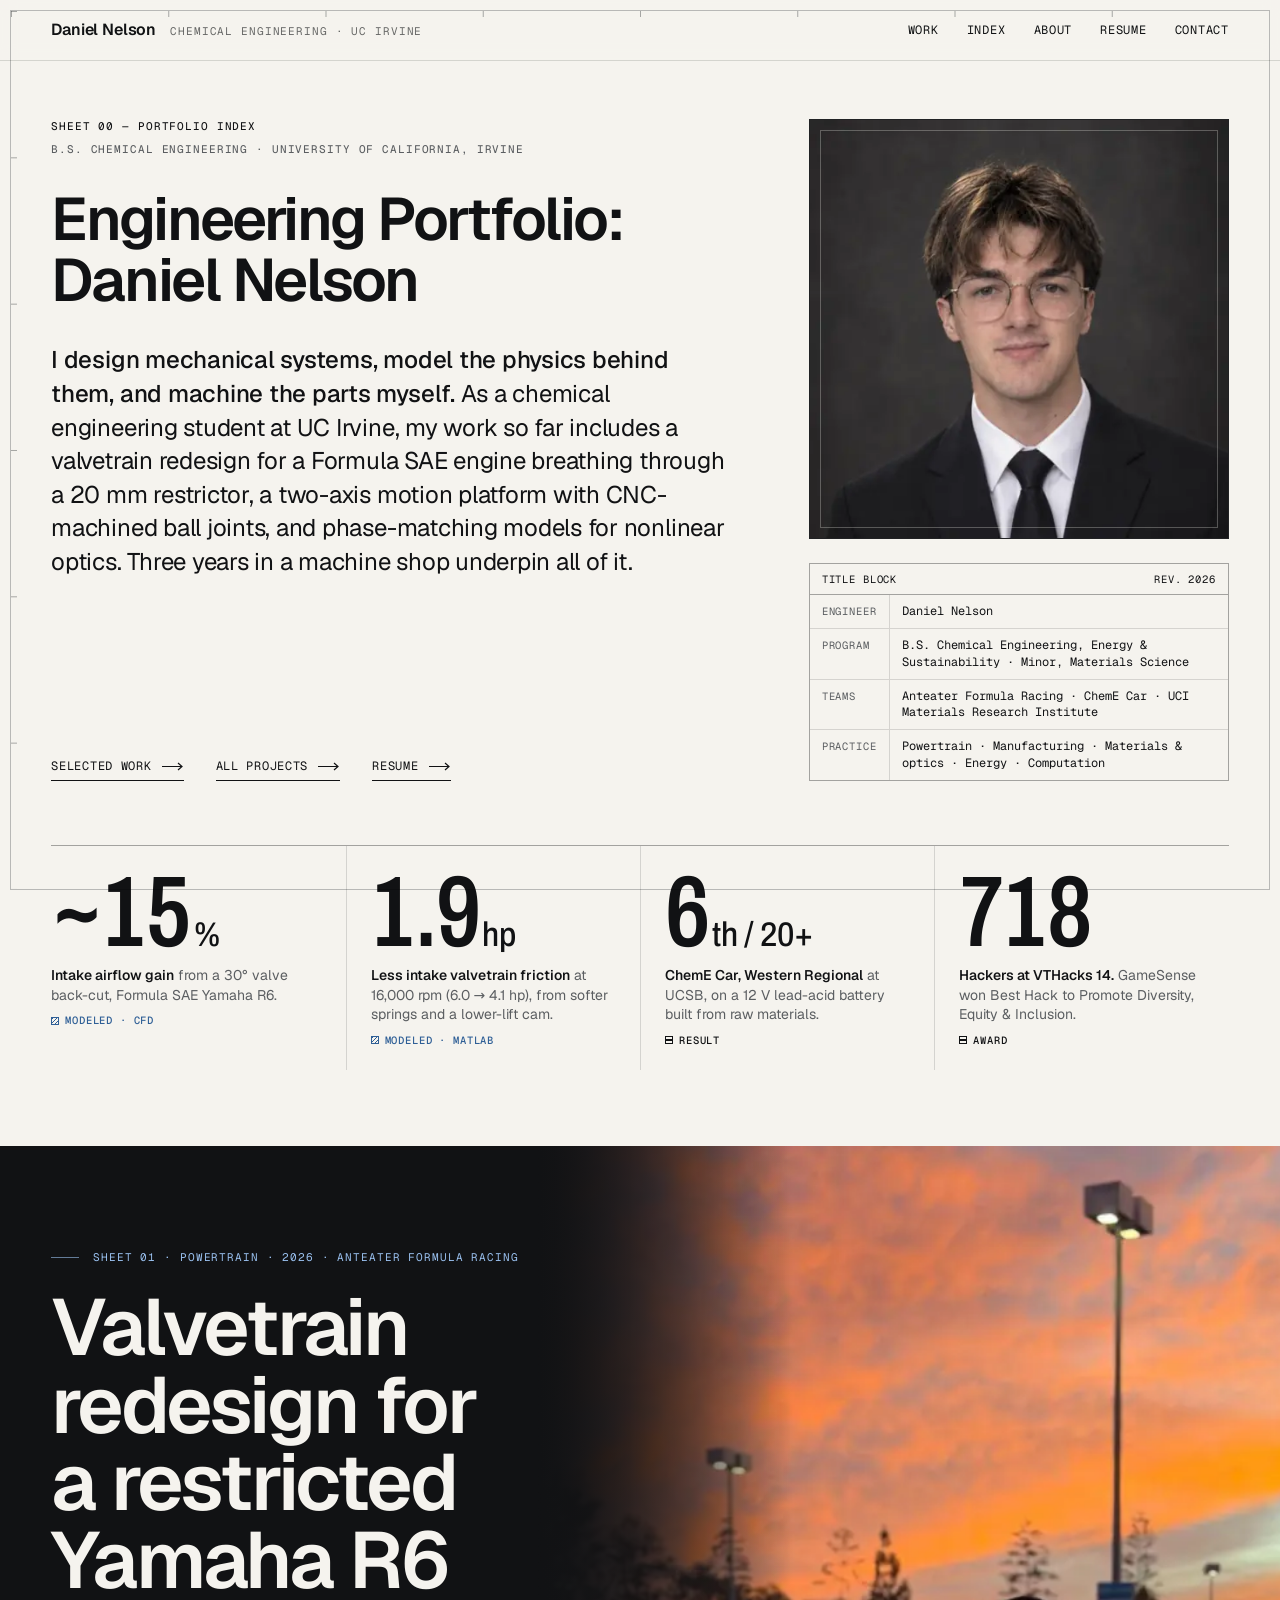
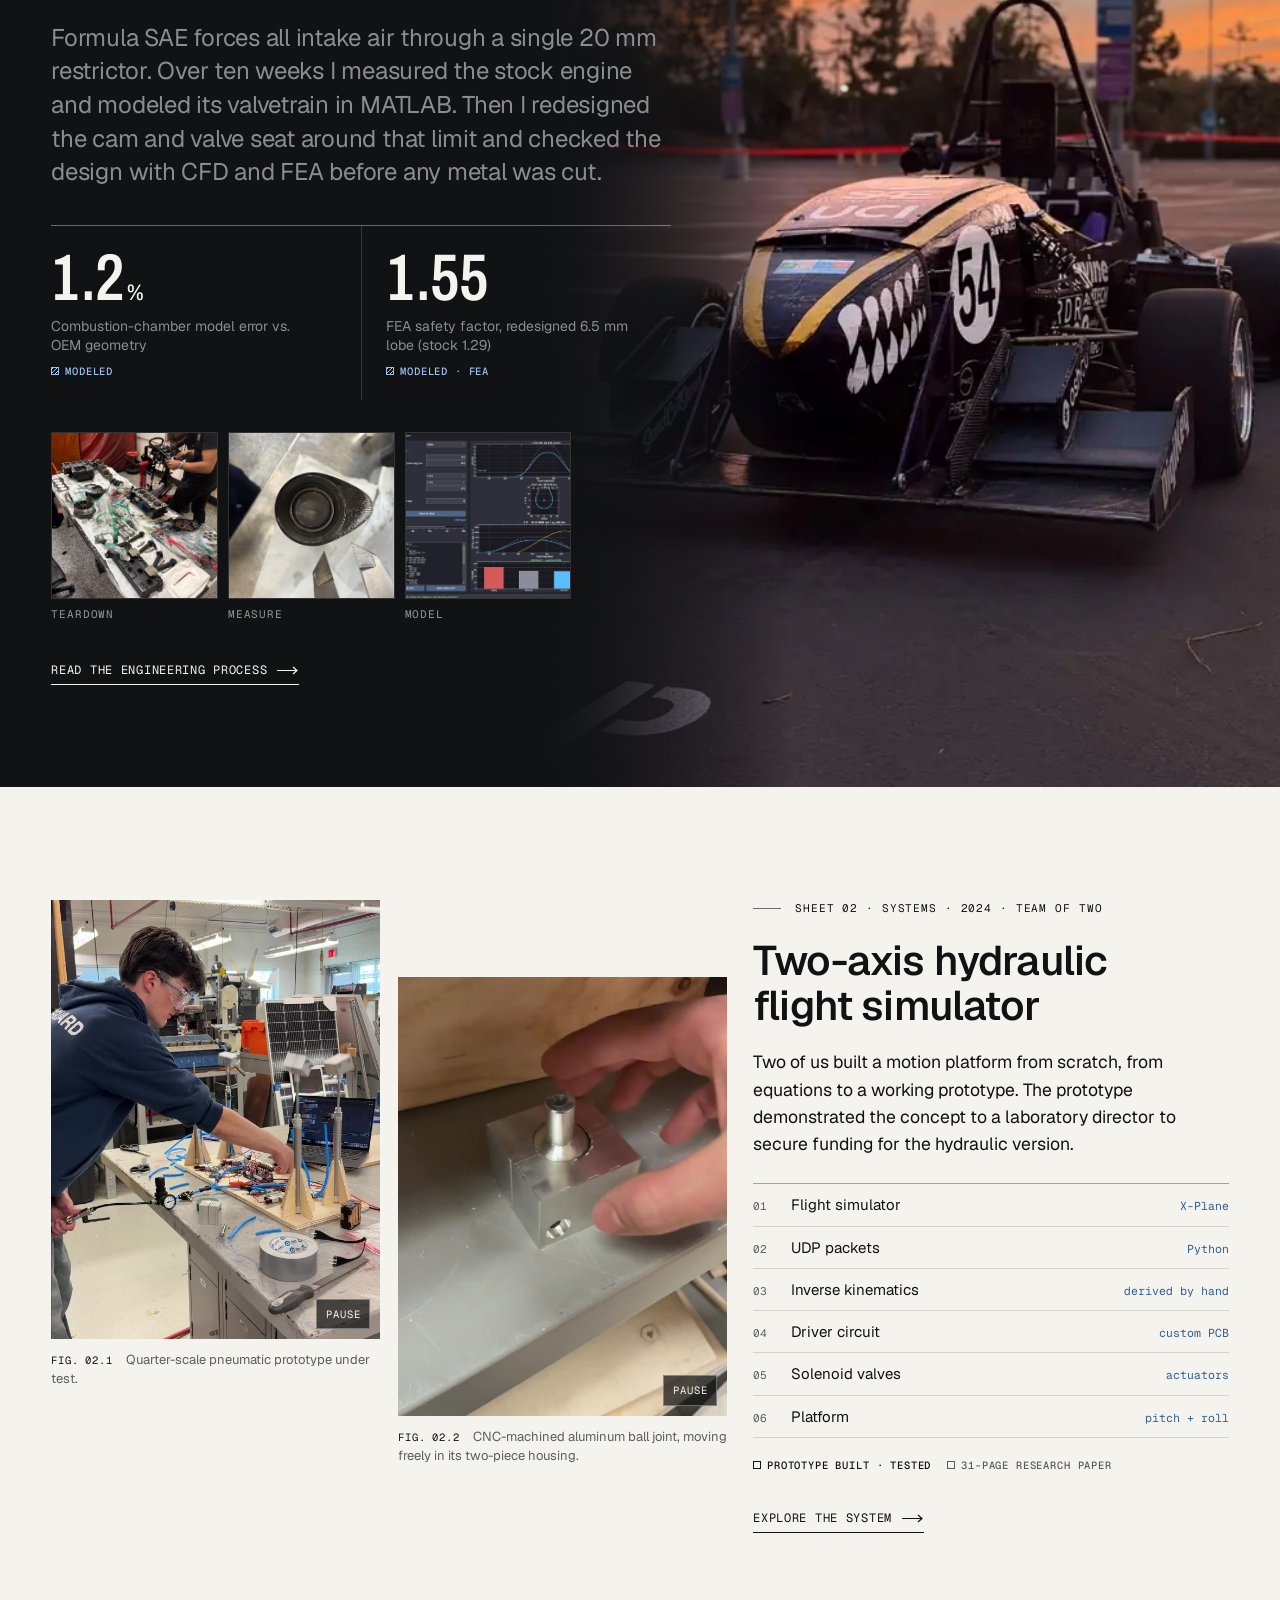
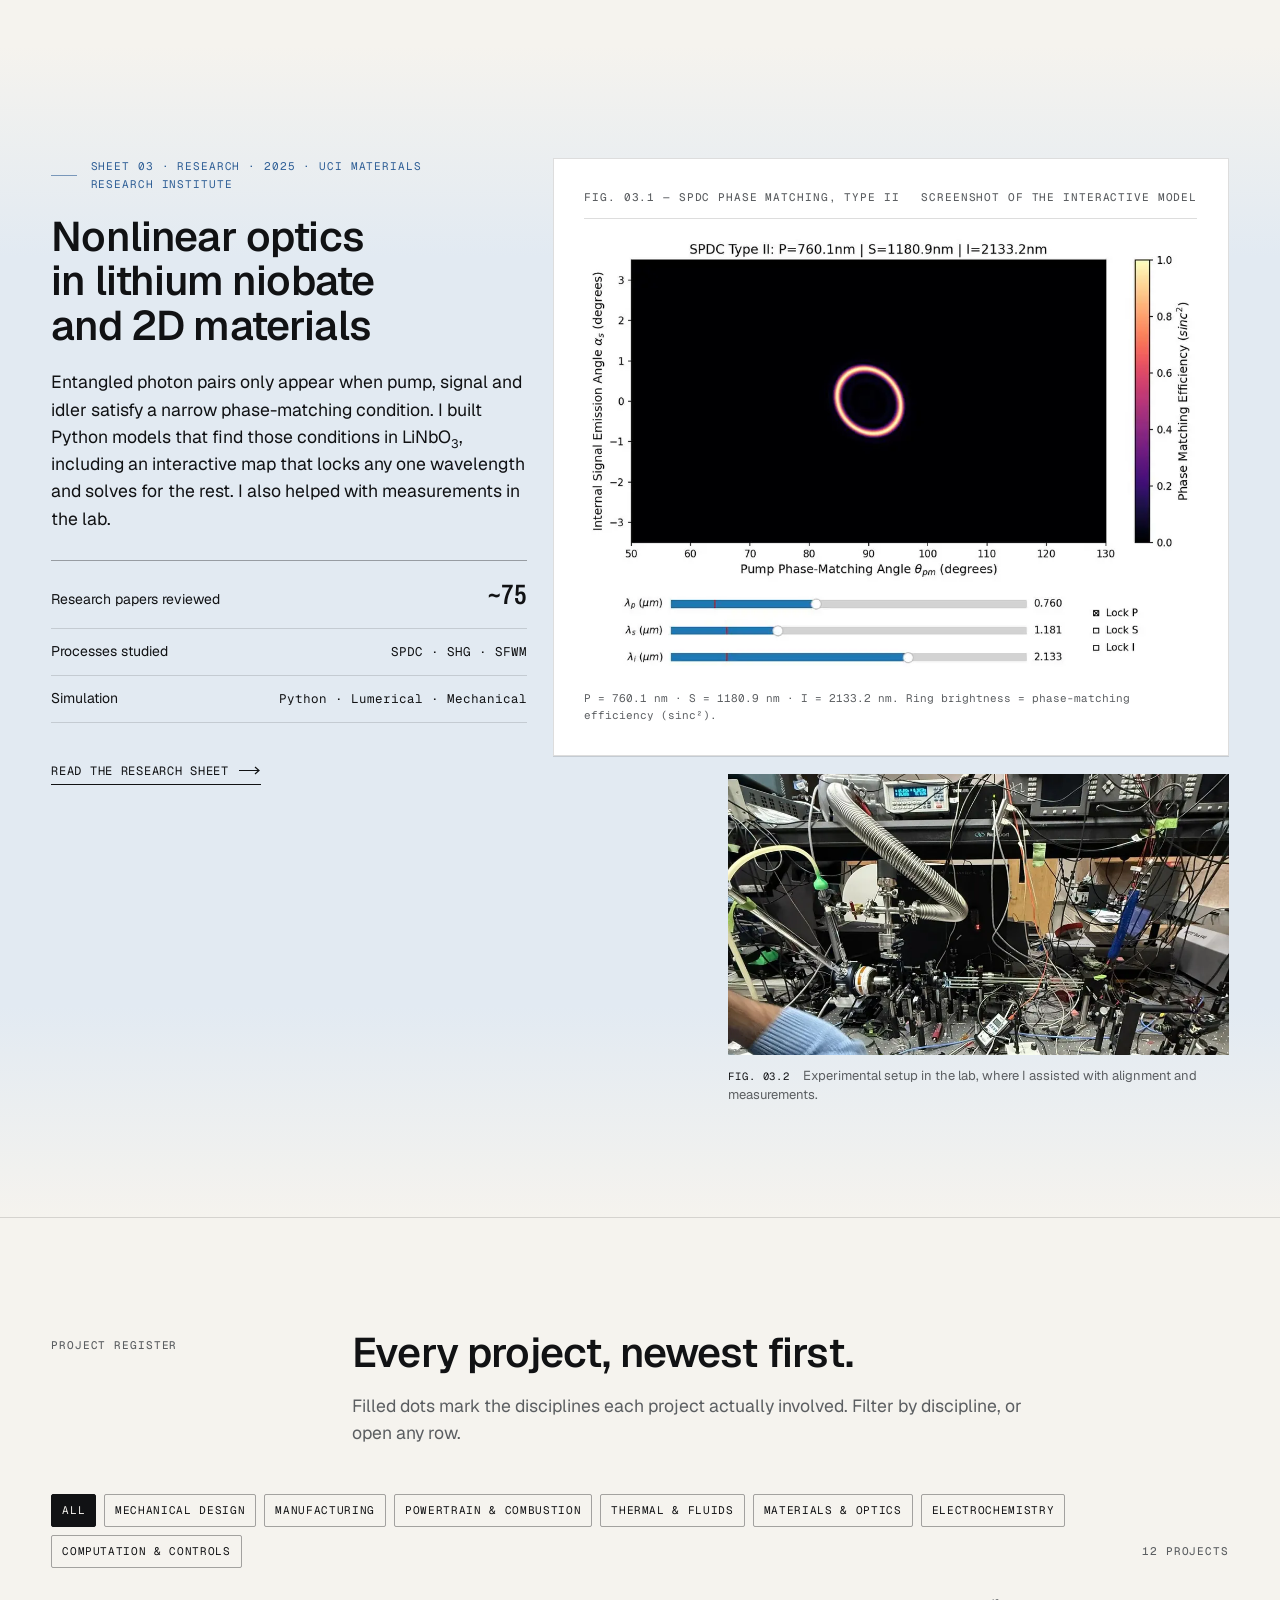
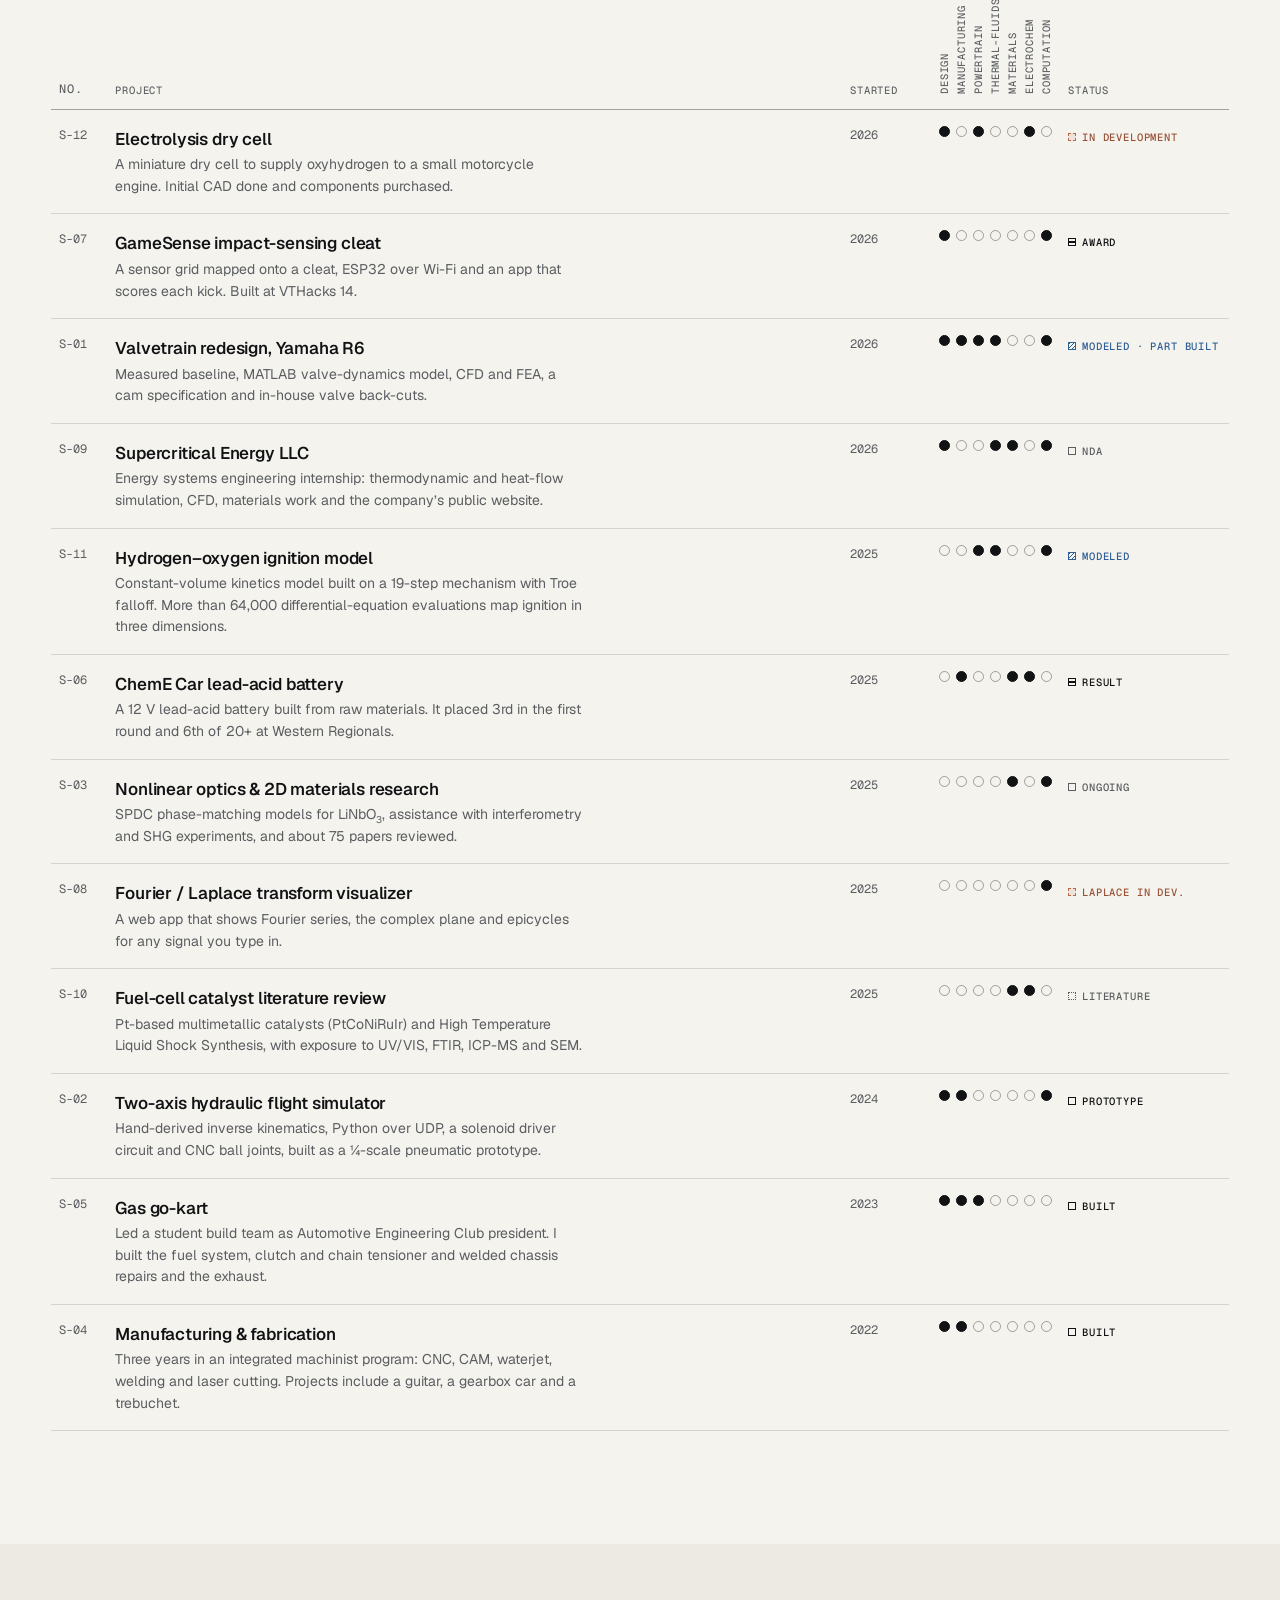
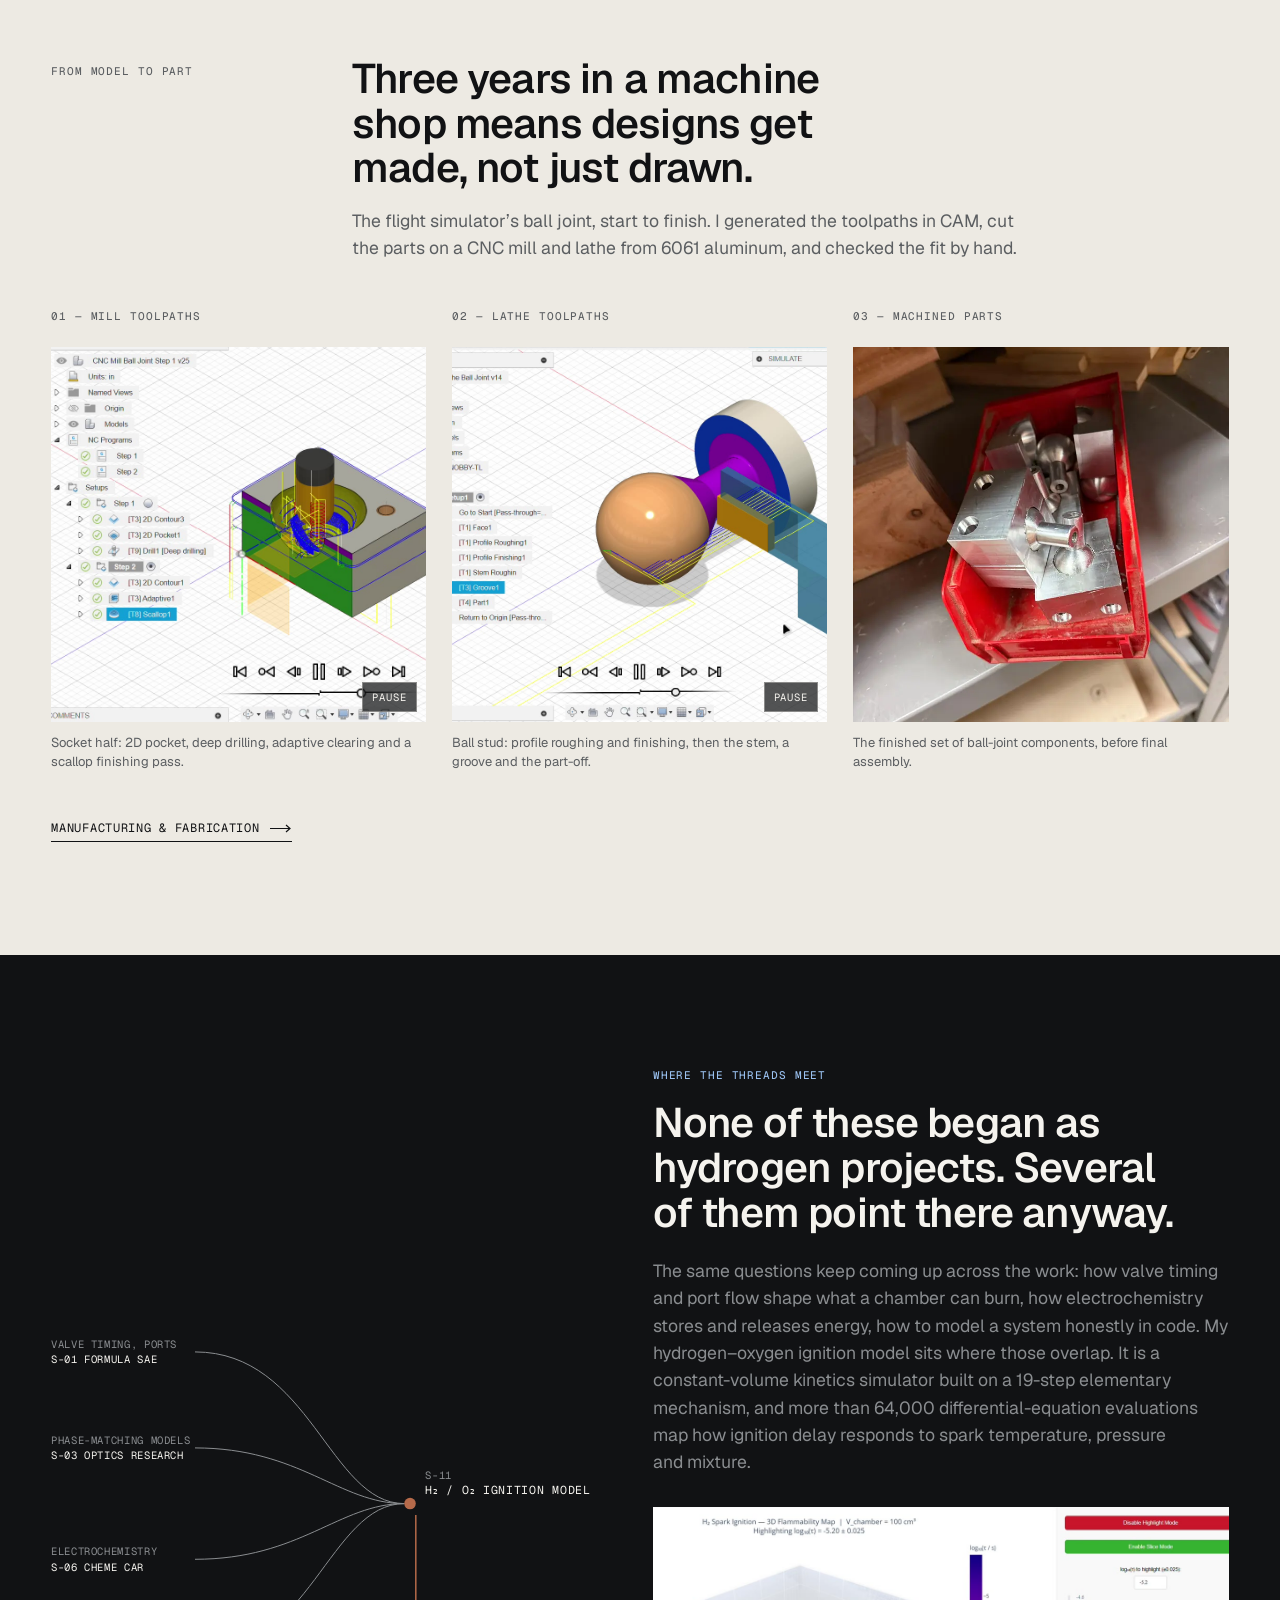
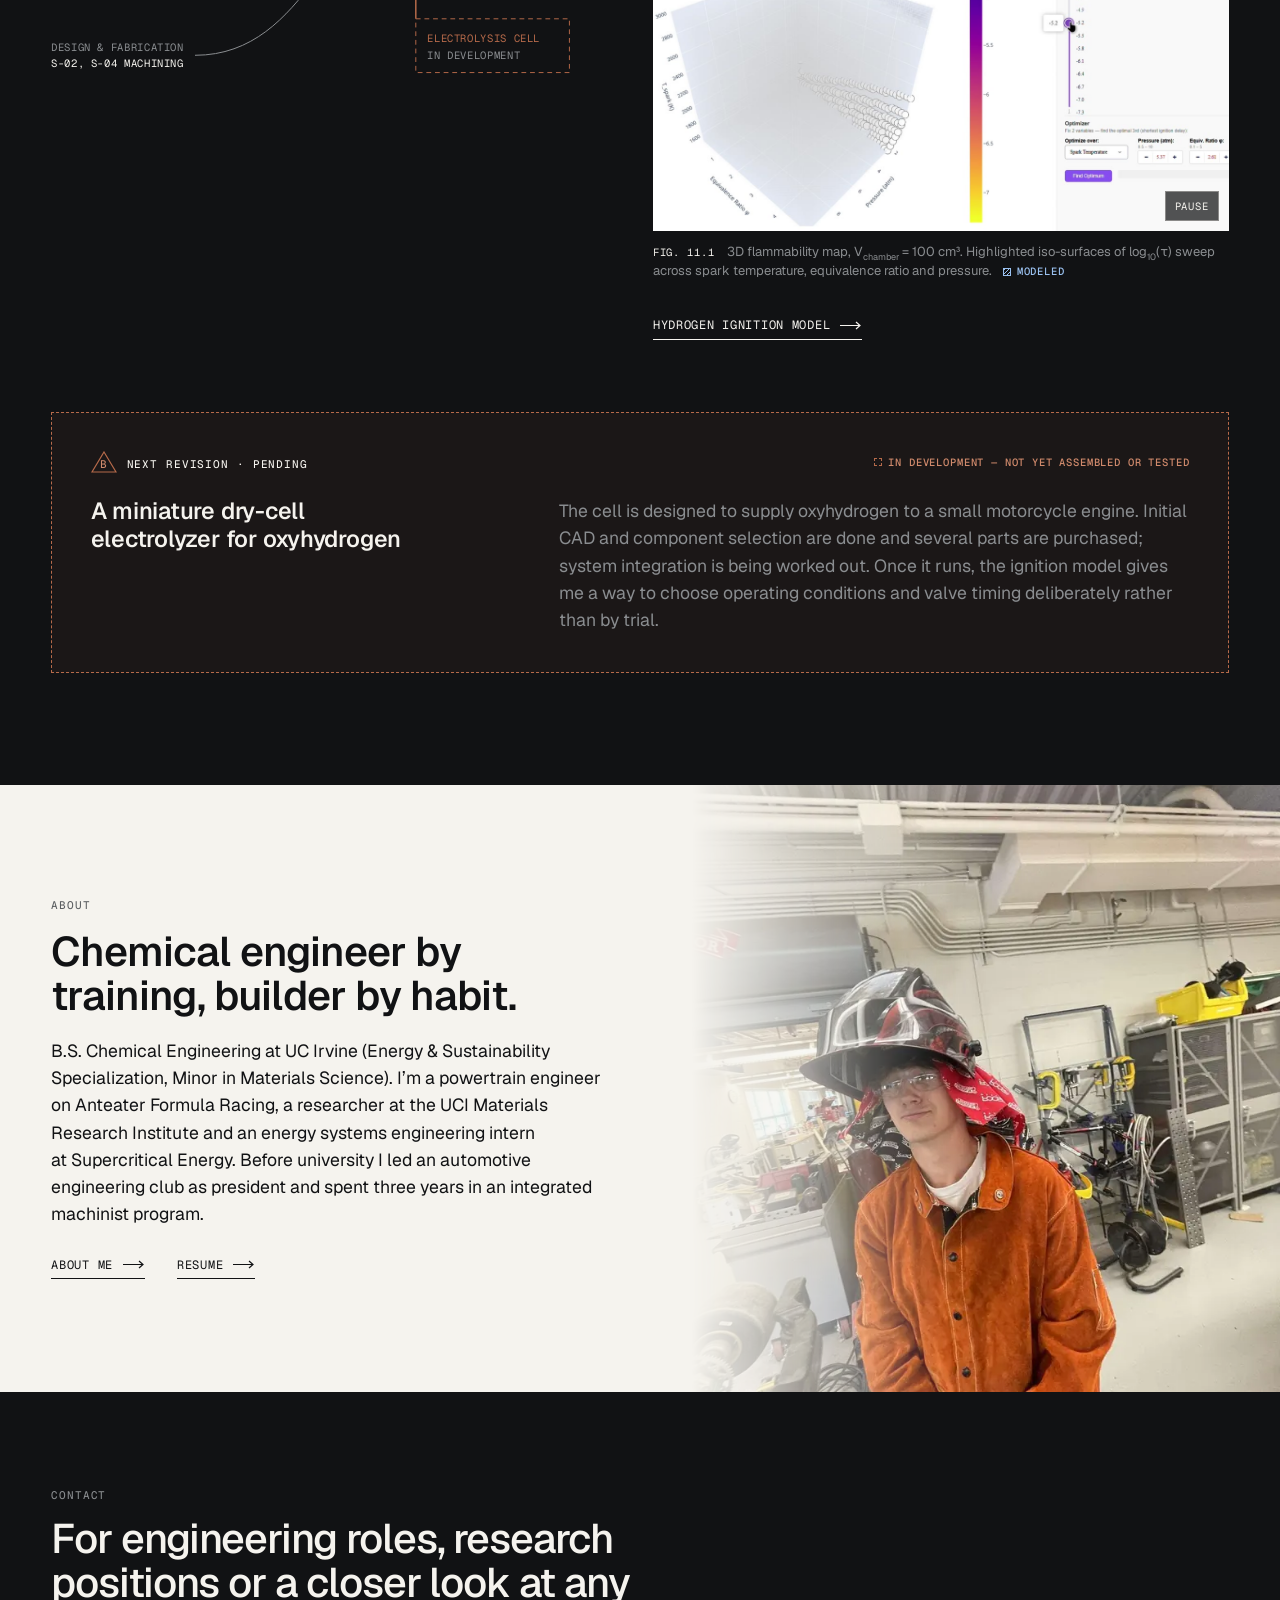
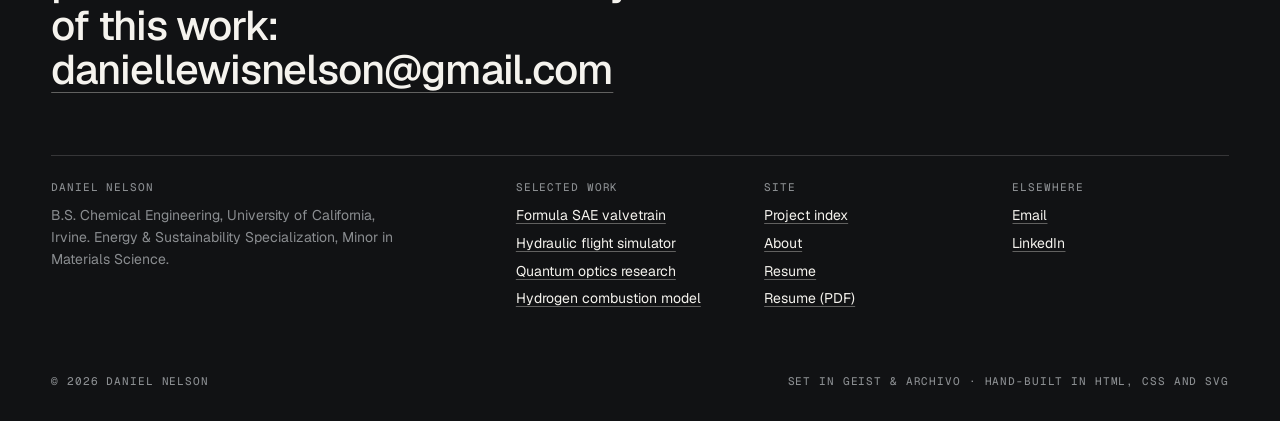
==== commit 8ad94892: "Refine layout, accessibility and accuracy across pages Fix tablet/phone overflow on the FSAE page, l" ====
--- a/index.html
+++ b/index.html
@@ -13,7 +13,7 @@
 <meta property="og:title" content="Daniel Nelson — Engineering Portfolio">
 <meta property="og:description" content="Daniel Nelson, chemical engineering student at UC Irvine: Formula SAE valvetrain redesign, a two-axis hydraulic motion platform, nonlinear-optics research, manufacturing and computational modeling.">
 <meta property="og:url" content="https://dnl2030.github.io/EngineeringPortfolioDanielN/">
-<meta property="og:image" content="https://dnl2030.github.io/EngineeringPortfolioDanielN/assets/img/fsae-valvetrain/41-hero-fsae-car.webp">
+<meta property="og:image" content="https://dnl2030.github.io/EngineeringPortfolioDanielN/assets/img/og/fsae-valvetrain--41-fsae-car-sunset-hero.jpg">
 <meta name="twitter:card" content="summary_large_image">
 <link rel="icon" href="assets/favicon.svg" type="image/svg+xml">
 <link rel="preload" href="assets/fonts/geist.woff2" as="font" type="font/woff2" crossorigin>
@@ -59,15 +59,13 @@
           <div class="hero__portrait-frame">
             <img src="assets/img/portrait/01-headshot.webp" srcset="assets/img/portrait/01-headshot-sm.webp 480w, assets/img/portrait/01-headshot.webp 657w" sizes="(min-width: 1000px) 34vw, 100vw" width="657" height="657" alt="Portrait of Daniel Nelson" fetchpriority="high" decoding="async">
           </div>
-          <figcaption class="hero__drawing-cap"><span class="label">Daniel Nelson</span><span class="label">Irvine, CA</span></figcaption>
-        </figure>
-        <dl class="title-block">
-          <div class="title-block__head"><span>Title block</span><span>Rev. 2026</span></div>
+                  </figure>
+        <div class="title-block"><div class="title-block__head"><span>Title block</span><span>Rev. 2026</span></div><dl class="tb">
           <dt>Engineer</dt><dd>Daniel Nelson</dd>
           <dt>Program</dt><dd>B.S. Chemical Engineering, Energy &amp; Sustainability · Minor, Materials Science</dd>
           <dt>Teams</dt><dd>Anteater Formula Racing · ChemE Car · UCI Materials Research Institute</dd>
           <dt>Practice</dt><dd>Powertrain · Manufacturing · Materials &amp; optics · Energy · Computation</dd>
-        </dl>
+        </dl></div>
       </div>
     </div>
   </section>
@@ -133,11 +131,11 @@
           <div class="sim-pair">
             <figure class="fig">
               <div class="fig__media frame-3x4"><video src="assets/video/hydraulic-flight-simulator--prototype-test--loop.mp4" poster="assets/video/hydraulic-flight-simulator--prototype-test--loop.jpg" width="606" height="1080" muted loop playsinline preload="none" data-autoplay aria-label="Pneumatic prototype: four cylinders extending and retracting independently on command"></video></div>
-              <figcaption><span class="fig__no">Fig. 02.1</span>Quarter-scale pneumatic prototype under test.</figcaption>
+              <figcaption><span class="fig__no">Fig. 02.1</span> Quarter-scale pneumatic prototype under test.</figcaption>
             </figure>
             <figure class="fig sim-pair__second">
               <div class="fig__media frame-3x4"><video src="assets/video/hydraulic-flight-simulator--ball-joint-walkaround--loop.mp4" poster="assets/video/hydraulic-flight-simulator--ball-joint-walkaround--loop.jpg" width="720" height="1280" muted loop playsinline preload="none" data-autoplay aria-label="CNC-machined aluminum ball joint being tilted and rotated by hand to show free movement"></video></div>
-              <figcaption><span class="fig__no">Fig. 02.2</span>CNC-machined aluminum ball joint, moving freely in its two-piece housing.</figcaption>
+              <figcaption><span class="fig__no">Fig. 02.2</span> CNC-machined aluminum ball joint, moving freely in its two-piece housing.</figcaption>
             </figure>
           </div>
         </div>
@@ -178,13 +176,13 @@
         </div>
         <div class="feature-opt__media">
           <div class="paper-sheet">
-            <div class="paper-sheet__head"><span class="label">Fig. 03.1 — SPDC phase matching, Type II</span><span class="label">Interactive model</span></div>
+            <div class="paper-sheet__head"><span class="label">Fig. 03.1 — SPDC phase matching, Type II</span><span class="label">Screenshot of the interactive model</span></div>
             <img src="assets/img/quantum-optics-research/03-spdc-phase-matching-interactive-heatmap.webp" srcset="assets/img/quantum-optics-research/03-spdc-phase-matching-interactive-heatmap-sm.webp 960w, assets/img/quantum-optics-research/03-spdc-phase-matching-interactive-heatmap.webp 1279w" sizes="(min-width: 1000px) 55vw, 100vw" width="1279" height="921" alt="Interactive heatmap: pump phase-matching angle versus internal signal emission angle, with a bright phase-matching ring and wavelength sliders" loading="lazy" decoding="async">
             <p class="fig__src muted" style="margin-top:12px">P = 760.1 nm · S = 1180.9 nm · I = 2133.2 nm. Ring brightness = phase-matching efficiency (sinc²).</p>
           </div>
           <figure class="fig optics-lab">
             <div class="fig__media frame-16x9"><img src="assets/img/quantum-optics-research/02-optics-lab-experimental-setup.webp" srcset="assets/img/quantum-optics-research/02-optics-lab-experimental-setup-sm.webp 960w, assets/img/quantum-optics-research/02-optics-lab-experimental-setup.webp 1280w" sizes="(min-width: 1000px) 30vw, 100vw" width="1280" height="1003" alt="Optical table crowded with mirrors, mounts, cabling and measurement electronics" loading="lazy" decoding="async" style="--fy:45%"></div>
-            <figcaption><span class="fig__no">Fig. 03.2</span>Experimental setup in the lab, where I assisted with alignment and measurements.</figcaption>
+            <figcaption><span class="fig__no">Fig. 03.2</span> Experimental setup in the lab, where I assisted with alignment and measurements.</figcaption>
           </figure>
         </div>
       </div>
@@ -196,7 +194,7 @@
     <div class="sec-head">
       <p class="label">Project register</p>
       <h2 id="index-title" class="h2">Every project, newest first.</h2>
-      <p class="muted">Filled dots mark the disciplines each project actually involved. Filter by discipline, or open any row.</p>
+      <p class="muted"><span class="hide-sm">Filled dots mark the disciplines each project actually involved. </span>Filter by discipline, or open any row.</p>
     </div>
     <div class="register-tools" role="group" aria-label="Filter by discipline">
       <button class="chip" data-filter="all" aria-pressed="true">All</button>
@@ -251,7 +249,7 @@
         </tr>
         <tr data-disc="power fluids comp" data-thumb="assets/img/hydrogen-combustion/01-spark-ignition-flammability-map-sm.webp">
           <td class="r-no">S-11</td>
-          <td class="r-title"><a href="work/hydrogen-combustion.html">Hydrogen–oxygen ignition model</a><span>Constant-volume kinetics model built on a 19-step mechanism with Troe falloff. More than 64,000 solves map ignition in three dimensions.</span></td>
+          <td class="r-title"><a href="work/hydrogen-combustion.html">Hydrogen–oxygen ignition model</a><span>Constant-volume kinetics model built on a 19-step mechanism with Troe falloff. More than 64,000 differential-equation evaluations map ignition in three dimensions.</span></td>
           <td class="r-phase">2025</td>
           <td class="r-disc"><div class="dots"><i class="dot"></i><i class="dot"></i><i class="dot on" title="Combustion"></i><i class="dot on" title="Thermal and fluids"></i><i class="dot"></i><i class="dot"></i><i class="dot on" title="Computation"></i></div></td>
           <td class="r-status"><span class="ev ev--modeled">Modeled</span></td>
@@ -293,7 +291,7 @@
         </tr>
         <tr data-disc="design mfg power" data-thumb="assets/img/go-kart/02-gas-and-electric-karts-sm.webp">
           <td class="r-no">S-05</td>
-          <td class="r-title"><a href="work/go-kart.html">Gas go-kart</a><span>Led a student build team as Automotive Engineering Club president. I built the fuel system, clutch and chain tensioner and did the welding.</span></td>
+          <td class="r-title"><a href="work/go-kart.html">Gas go-kart</a><span>Led a student build team as Automotive Engineering Club president. I built the fuel system, clutch and chain tensioner and welded chassis repairs and the exhaust.</span></td>
           <td class="r-phase">2023</td>
           <td class="r-disc"><div class="dots"><i class="dot on" title="Mechanical design"></i><i class="dot on" title="Manufacturing"></i><i class="dot on" title="Powertrain"></i><i class="dot"></i><i class="dot"></i><i class="dot"></i><i class="dot"></i></div></td>
           <td class="r-status"><span class="ev ev--built">Built</span></td>
@@ -320,12 +318,12 @@
       <div class="workshop__steps">
         <figure class="fig workshop__step" data-reveal style="--i:0">
           <span class="label">01 — Mill toolpaths</span>
-          <div class="fig__media frame-1x1"><video controls muted playsinline preload="none" poster="assets/video/hydraulic-flight-simulator--cam-mill.jpg" width="912" height="852" aria-label="CAM simulation of milling toolpaths for the ball-joint socket: pocketing, deep drilling, contouring, adaptive clearing and scallop finishing"><source src="assets/video/hydraulic-flight-simulator--cam-mill.mp4" type="video/mp4"></video></div>
+          <div class="fig__media frame-1x1"><video src="assets/video/hydraulic-flight-simulator--cam-mill.mp4" poster="assets/video/hydraulic-flight-simulator--cam-mill.jpg" width="912" height="852" muted loop playsinline preload="none" data-autoplay aria-label="CAM simulation of milling toolpaths for the ball-joint socket: pocketing, deep drilling, contouring, adaptive clearing and scallop finishing"></video></div>
           <figcaption>Socket half: 2D pocket, deep drilling, adaptive clearing and a scallop finishing pass.</figcaption>
         </figure>
         <figure class="fig workshop__step" data-reveal style="--i:1">
           <span class="label">02 — Lathe toolpaths</span>
-          <div class="fig__media frame-1x1"><video controls muted playsinline preload="none" poster="assets/video/hydraulic-flight-simulator--cam-lathe.jpg" width="1314" height="900" aria-label="CAM simulation of lathe toolpaths for the ball stud: profile roughing and finishing, stem roughing, grooving and part-off"><source src="assets/video/hydraulic-flight-simulator--cam-lathe.mp4" type="video/mp4"></video></div>
+          <div class="fig__media frame-1x1"><video src="assets/video/hydraulic-flight-simulator--cam-lathe.mp4" poster="assets/video/hydraulic-flight-simulator--cam-lathe.jpg" width="1314" height="900" muted loop playsinline preload="none" data-autoplay aria-label="CAM simulation of lathe toolpaths for the ball stud: profile roughing and finishing, stem roughing, grooving and part-off"></video></div>
           <figcaption>Ball stud: profile roughing and finishing, then the stem, a groove and the part-off.</figcaption>
         </figure>
         <figure class="fig workshop__step" data-reveal style="--i:2">
@@ -372,11 +370,11 @@
         </div>
         <div class="converge__text">
           <p class="label" style="color:var(--blue)">Where the threads meet</p>
-          <h2 id="conv-title" class="h2" style="margin-top:18px">None of these began as hydrogen projects. Several of them lead there anyway.</h2>
-          <p style="margin-top:22px;color:var(--graphite-lt)">The R6 taught me valve timing and port flow, ChemE Car taught me electrochemistry, and the optics research taught me numerical modeling. My hydrogen–oxygen ignition model is where those overlap. It is a constant-volume kinetics simulator built on a 19-step elementary mechanism, and more than 64,000 solves map how ignition delay responds to spark temperature, pressure and mixture.</p>
+          <h2 id="conv-title" class="h2" style="margin-top:18px">None of these began as hydrogen projects. Several of them point there anyway.</h2>
+          <p style="margin-top:22px;color:var(--graphite-lt)">The same questions keep coming up across the work: how valve timing and port flow shape what a chamber can burn, how electrochemistry stores and releases energy, how to model a system honestly in code. My hydrogen–oxygen ignition model sits where those overlap. It is a constant-volume kinetics simulator built on a 19-step elementary mechanism, and more than 64,000 differential-equation evaluations map how ignition delay responds to spark temperature, pressure and mixture.</p>
           <figure class="fig" style="margin-top:32px">
             <div class="fig__media frame-16x9"><video src="assets/video/hydrogen-combustion--ignition-map-3d--loop.mp4" poster="assets/video/hydrogen-combustion--ignition-map-3d--loop.jpg" width="1280" height="690" muted loop playsinline preload="none" data-autoplay aria-label="Rotating 3D flammability map of hydrogen ignition delay across spark temperature, equivalence ratio and pressure"></video></div>
-            <figcaption><span class="fig__no">Fig. 11.1</span>3D flammability map, V<sub>chamber</sub> = 100&nbsp;cm³. Highlighted iso-surfaces of log<sub>10</sub>(τ) sweep across spark temperature, equivalence ratio and pressure. <span class="ev ev--modeled">Modeled</span></figcaption>
+            <figcaption><span class="fig__no">Fig. 11.1</span> 3D flammability map, V<sub>chamber</sub> = 100&nbsp;cm³. Highlighted iso-surfaces of log<sub>10</sub>(τ) sweep across spark temperature, equivalence ratio and pressure. <span class="ev ev--modeled">Modeled</span></figcaption>
           </figure>
           <p style="margin-top:28px"><a class="arrow-link" href="work/hydrogen-combustion.html">Hydrogen ignition model</a></p>
         </div>
--- a/assets/css/site.css
+++ b/assets/css/site.css
@@ -1250,3 +1250,78 @@
 .hero__portrait .hero__drawing-cap { align-items: center; }
 .hero__lead-first { color: var(--ink); font-weight: 500; }
 @media (max-width: 999px) { .hero__portrait { max-width: 420px; } }
+
+/* ==========================================================================
+   QA refinements
+   ========================================================================== */
+.title-block { display: block; }
+.title-block .tb { display: grid; grid-template-columns: max-content 1fr; margin: 0; }
+.sym { text-transform: none; letter-spacing: 0; }
+@media (max-width: 699px) { .hide-sm { display: none; } }
+
+/* FSAE implementation grid never wider than the page */
+.impl-grid { grid-template-columns: repeat(2, minmax(0, 1fr)); }
+.impl-grid .fig { min-width: 0; }
+@media (min-width: 900px) { .impl-grid { grid-template-columns: minmax(0, 1.4fr) minmax(0, 1fr) minmax(0, 1fr); } }
+
+/* Plot lettering stays legible when figures shrink on phones */
+@media (max-width: 600px) {
+  .ifig .plot-text { font-size: 17px; }
+  [data-fig="spdc"] .plot-text, [data-fig="motion-laws"] .plot-text { font-size: 15px; }
+  .converge__diagram { display: none; }
+  .ifig__side .readout .big { font-size: 28px; }
+}
+
+/* Reaction lanes: fit the column on tablets and up; scroll with a cue on phones */
+.scroll-cue { display: none; margin-bottom: 8px; color: var(--graphite-lt); }
+@media (min-width: 700px) { .lanes svg { min-width: 0; } }
+@media (max-width: 699px) { .scroll-cue { display: block; } }
+
+/* Equations on phones */
+@media (max-width: 600px) {
+  .eq { grid-template-columns: 1fr; gap: 6px; font-size: 16px; }
+  .eq__no { justify-self: end; }
+}
+
+/* Phone heroes: keep labels off the busy part of the photo */
+@media (max-width: 999px) {
+  .p-hero-fsae__content { margin-top: -28px; }
+  .kart-hero__content, .about-hero__content { margin-top: -20px; }
+  .feature-fsae-split__content { margin-top: -24px; }
+}
+
+/* Footer email: break only at the @ on phones */
+.footer__big a { overflow-wrap: normal; }
+@media (max-width: 600px) { .footer__big { font-size: 24px; } }
+
+/* Motion-law toggles: inactive state by color, not opacity (contrast) */
+.law-btn[aria-pressed="false"] { opacity: 1; color: var(--graphite); border-style: dashed; }
+
+/* Spec strip: 2 × 2 on tablets */
+@media (min-width: 600px) and (max-width: 1099px) {
+  .specs { grid-template-columns: repeat(2, minmax(0, 1fr)); }
+  .spec:nth-child(odd) { border-left: 0; padding-left: 0; }
+  .spec:nth-child(n + 3) { border-top: var(--lw-thin) solid var(--rule); }
+}
+
+/* Workshop: three steps side by side from small tablets up */
+@media (min-width: 640px) { .workshop__steps { grid-template-columns: repeat(3, minmax(0, 1fr)); } }
+
+/* Hero side: compact column on desktop, side-by-side on tablets */
+@media (min-width: 1000px) { .hero__side { max-width: 420px; width: 100%; margin-left: auto; } }
+@media (min-width: 640px) and (max-width: 999px) {
+  .hero__side { display: grid; grid-template-columns: minmax(0, 1fr) minmax(0, 1.2fr); gap: var(--gutter); align-items: start; }
+  .hero__portrait { max-width: none; }
+}
+.hero { padding-top: clamp(32px, 4.5vw, 72px); }
+
+/* Pause control for ambient video loops */
+.fig__media, .h2-hero__media { position: relative; }
+.video-toggle {
+  position: absolute; right: 10px; bottom: 10px; z-index: 3;
+  font-family: var(--f-mono); font-size: 10.5px; letter-spacing: 0.08em; text-transform: uppercase;
+  color: var(--paper); background: rgba(17, 18, 20, 0.72); border: 1px solid rgba(245, 243, 238, 0.35);
+  padding: 6px 9px; cursor: pointer;
+}
+.video-toggle:hover { background: var(--ink); }
+.bleed__media .video-toggle { bottom: 18px; }
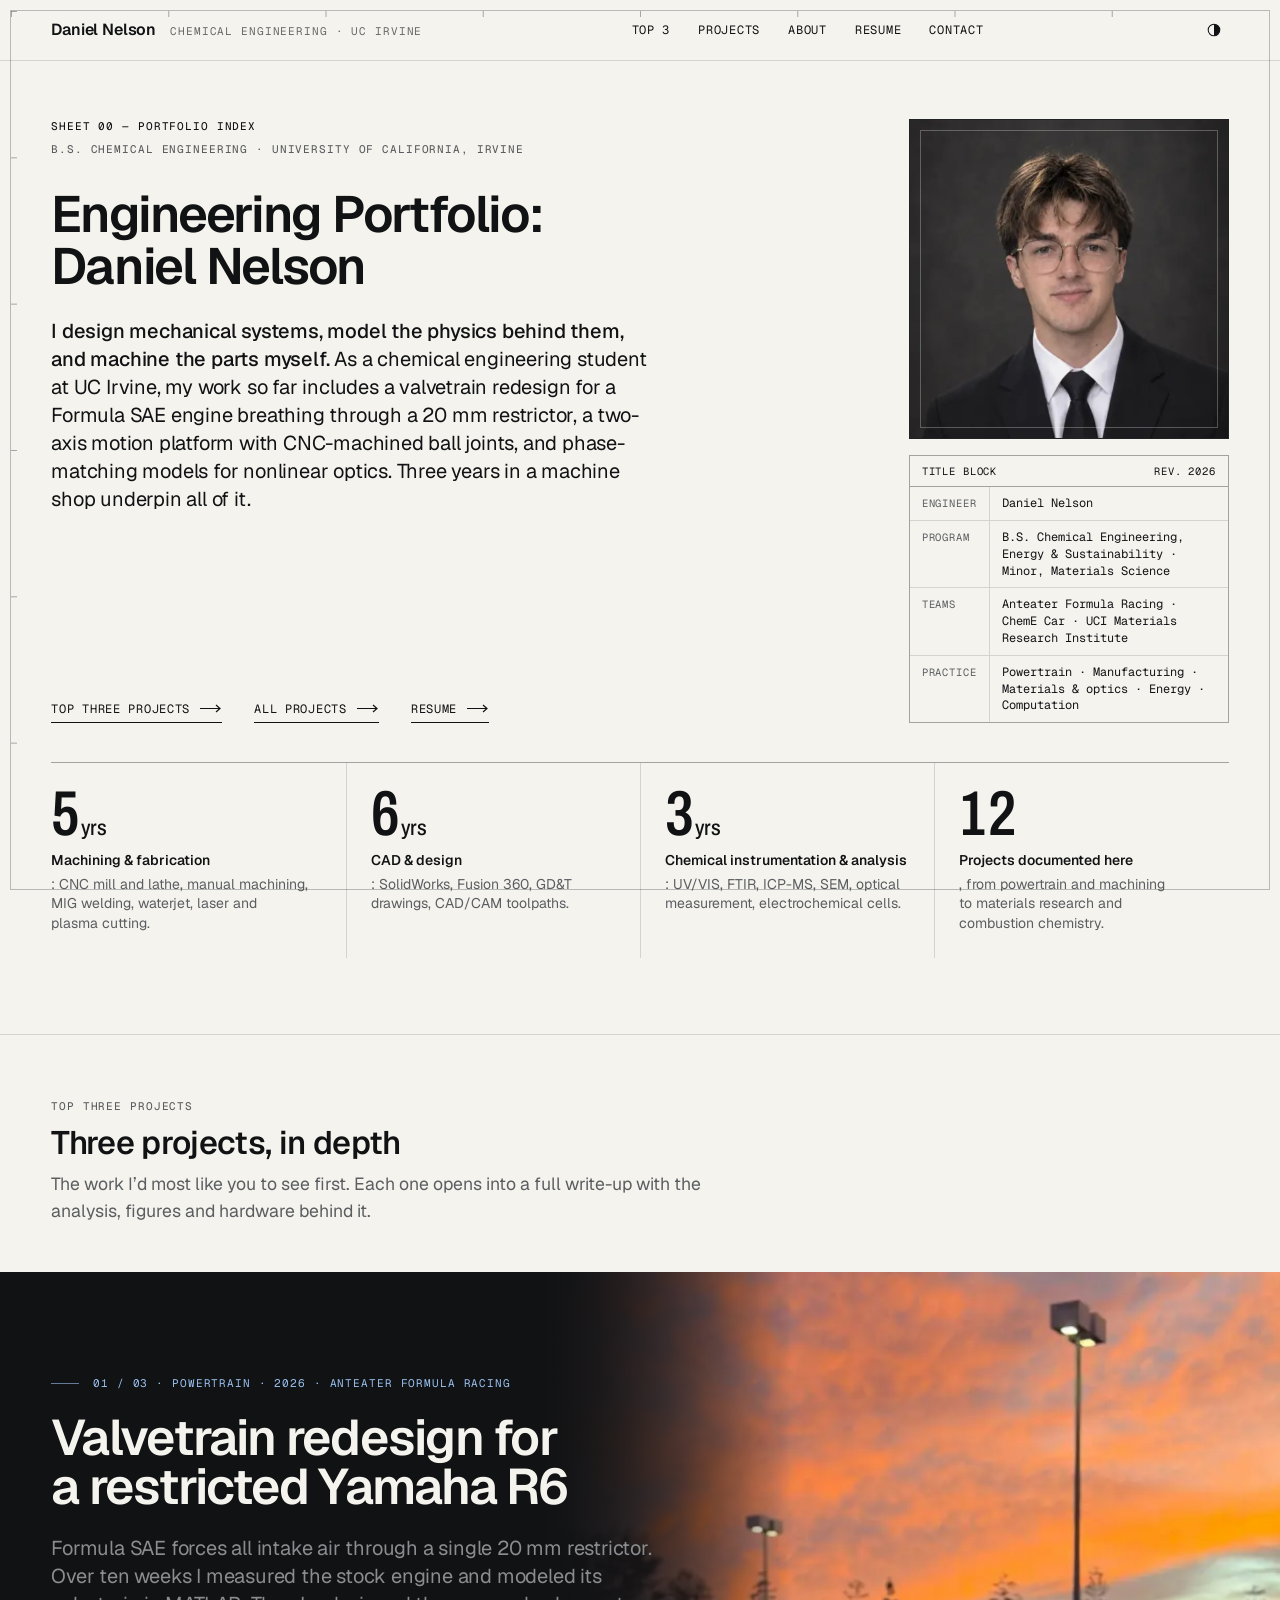
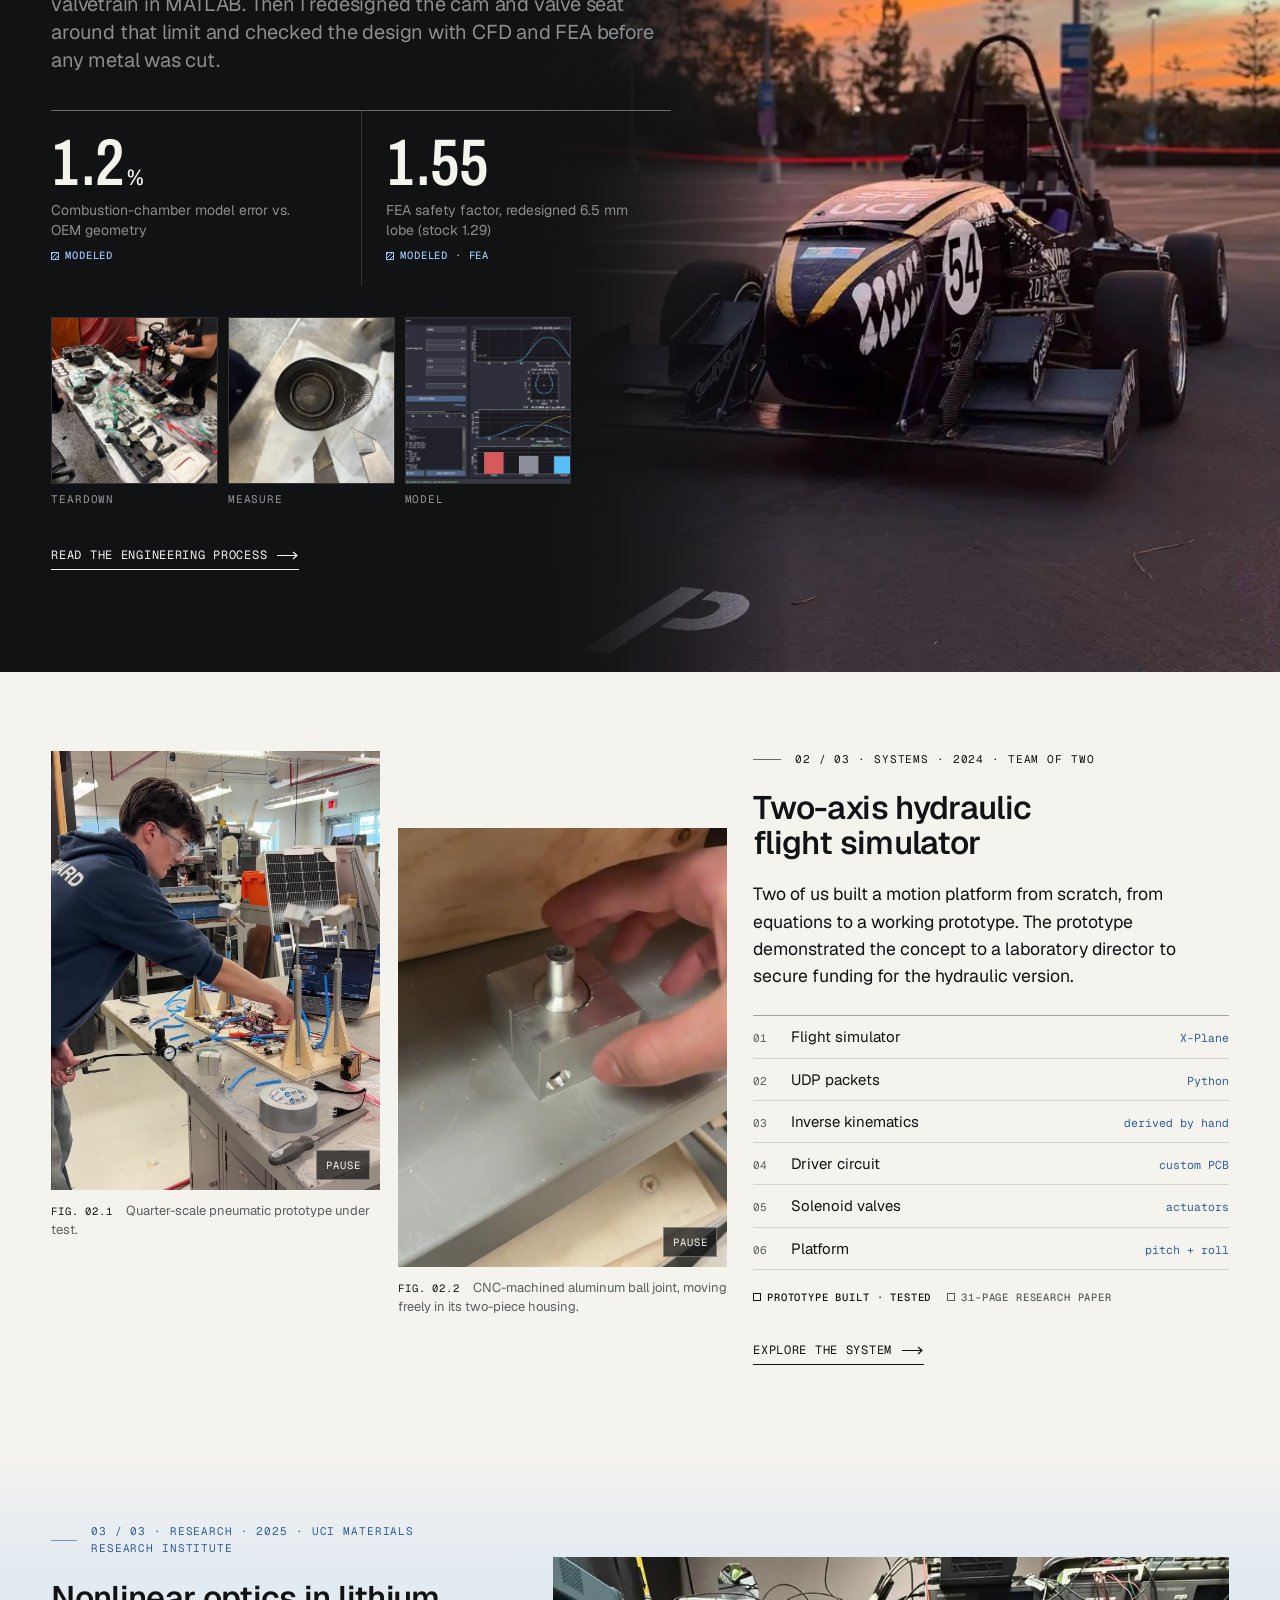
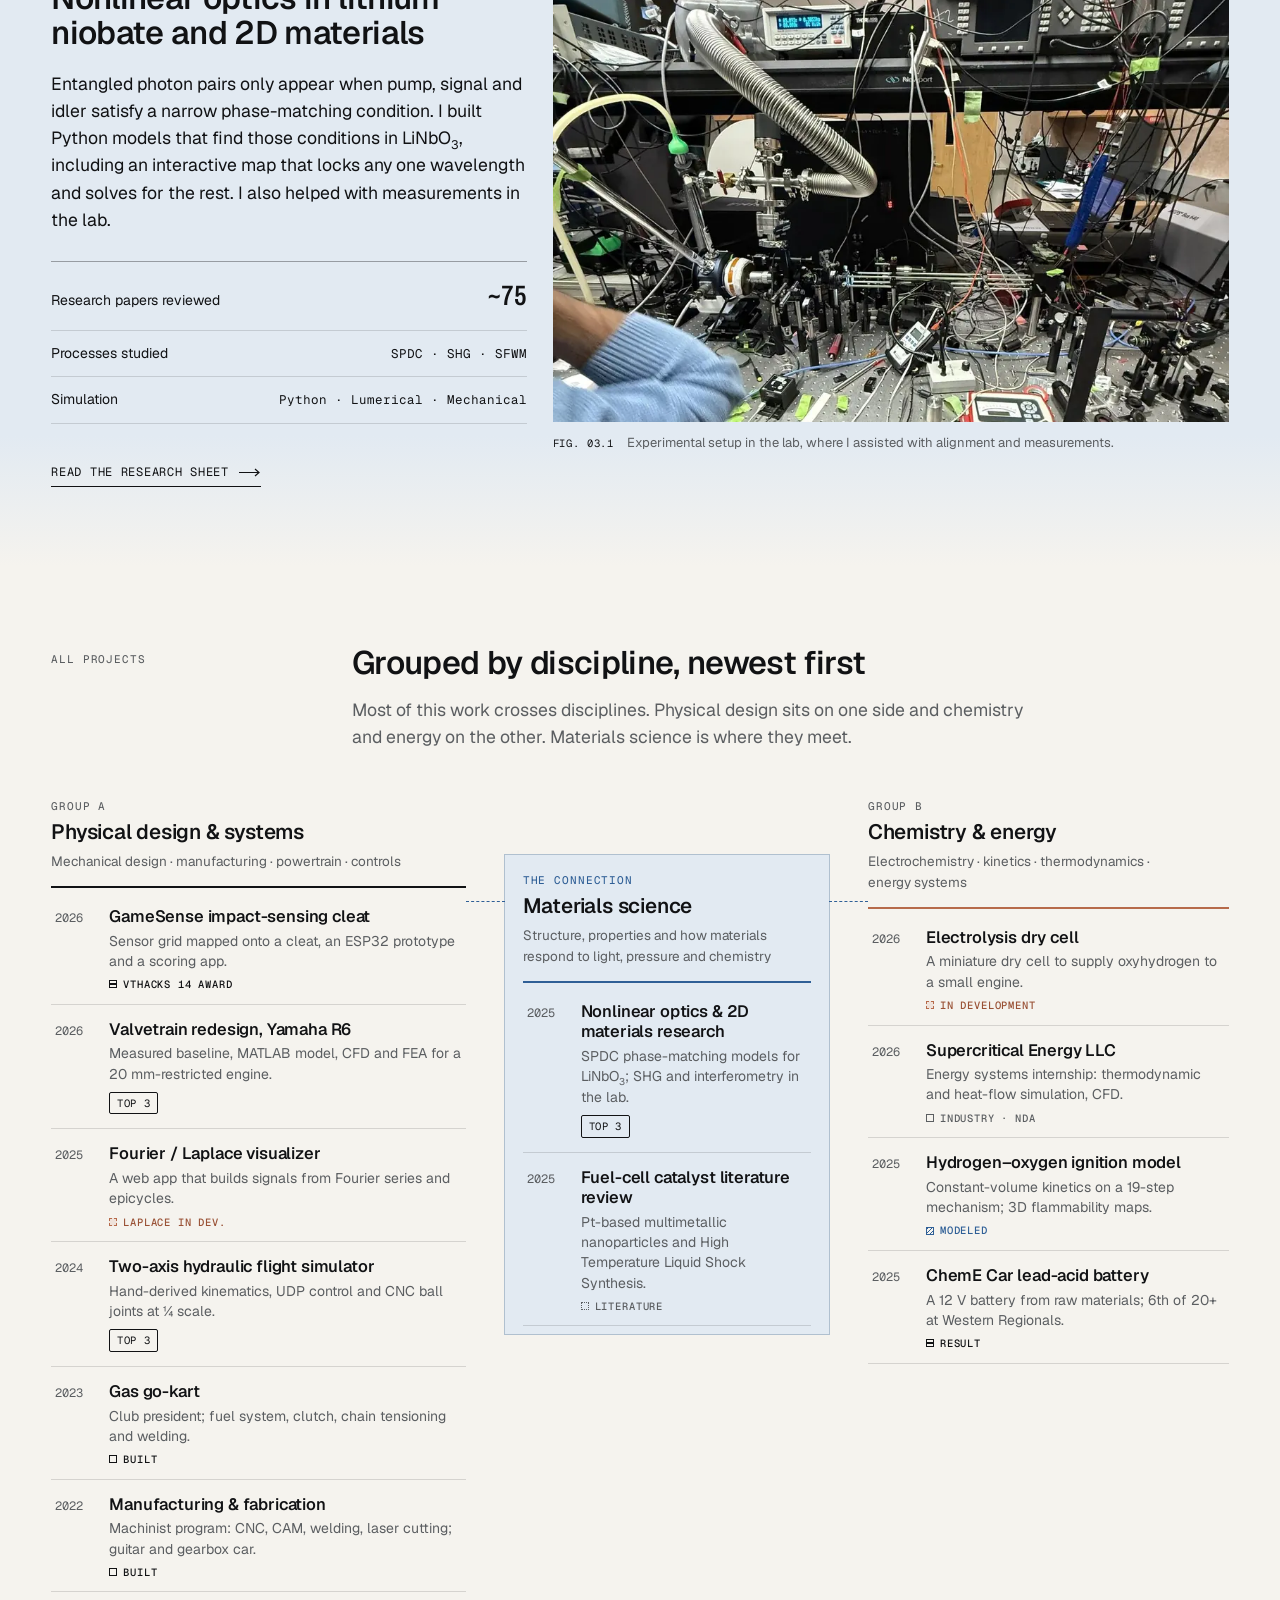
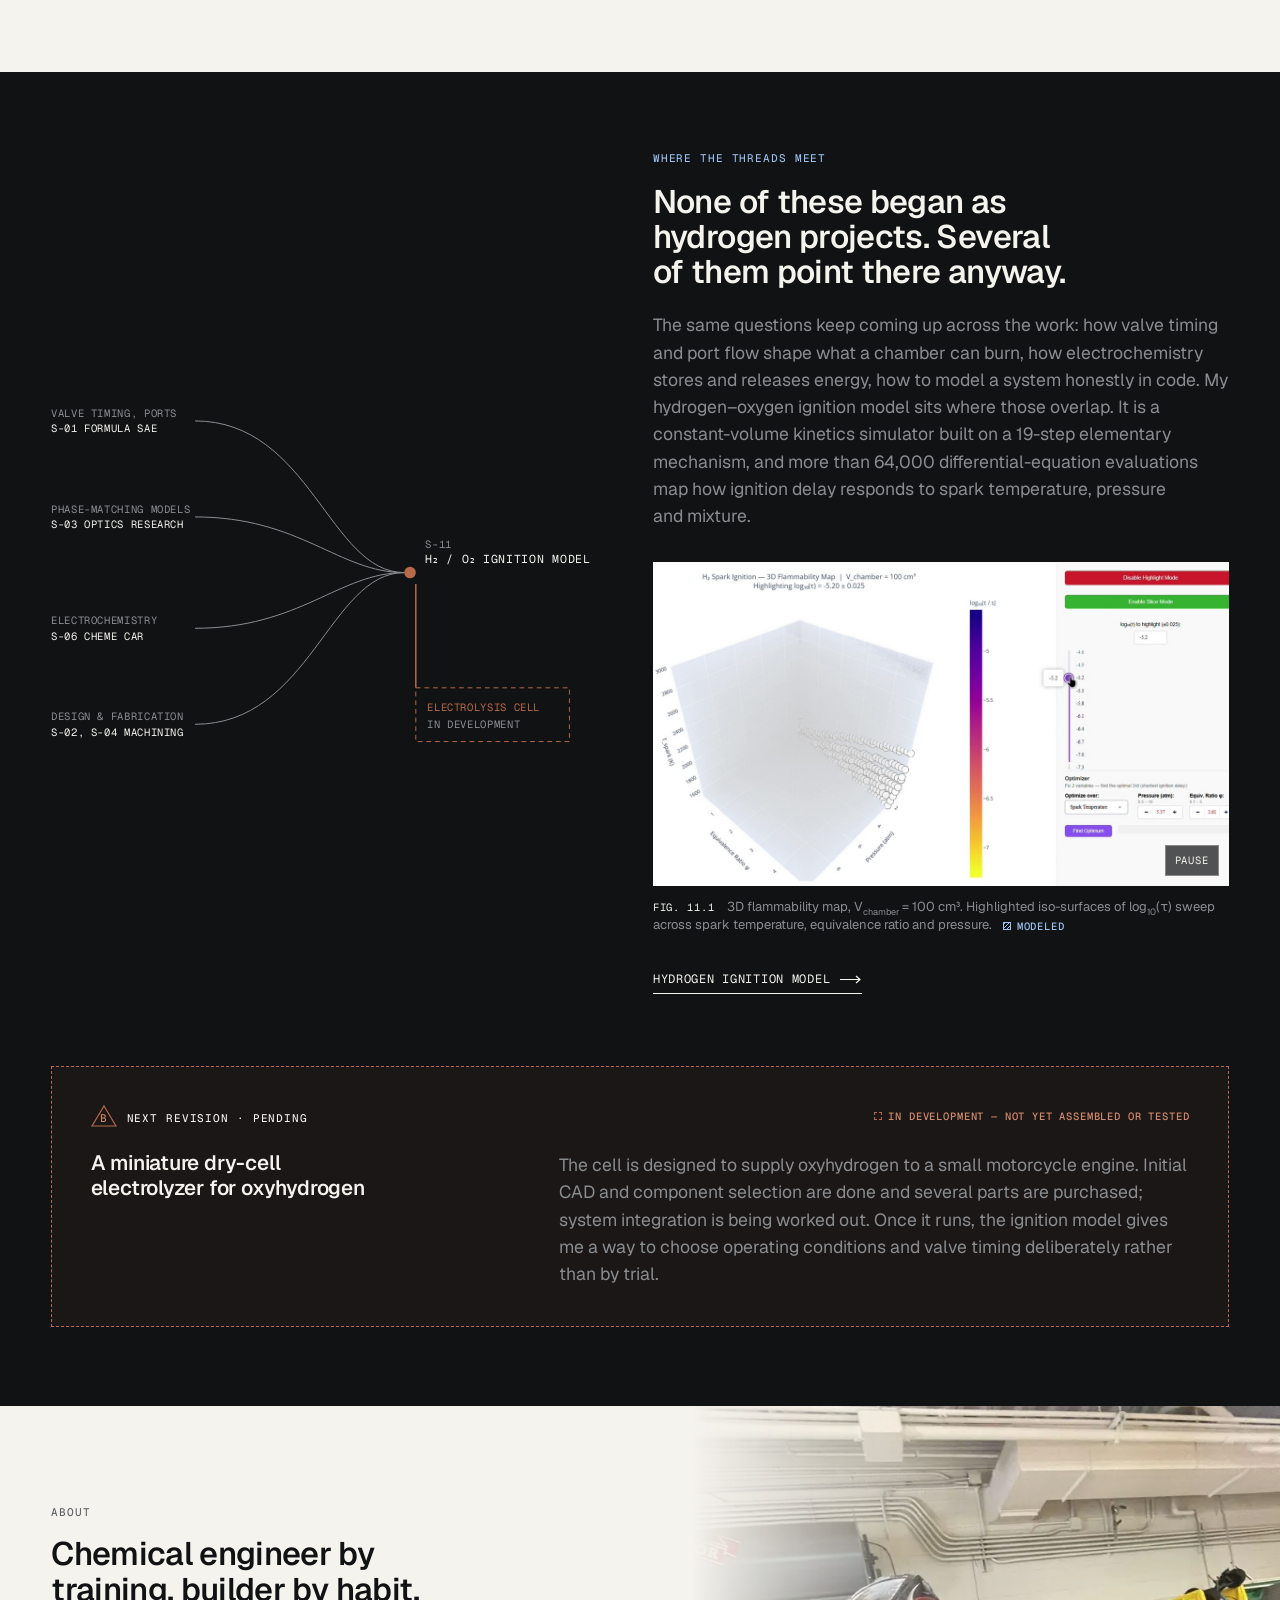
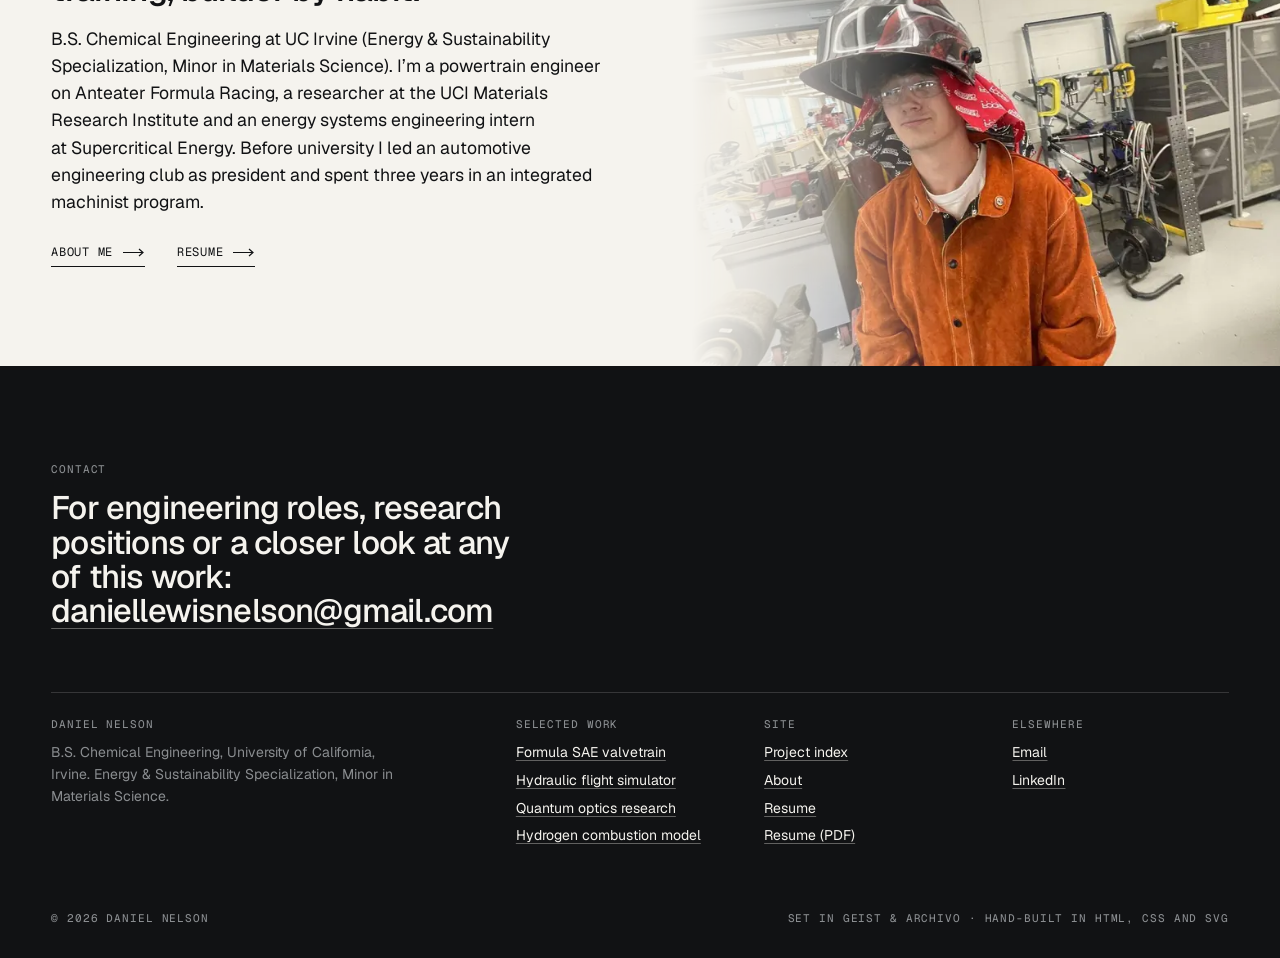
==== commit e19100df: "Top-three framing, projects grouped by discipline, light/dark theme toggle Experience summary replac" ====
--- a/index.html
+++ b/index.html
@@ -17,6 +17,7 @@
 <meta name="twitter:card" content="summary_large_image">
 <link rel="icon" href="assets/favicon.svg" type="image/svg+xml">
 <link rel="preload" href="assets/fonts/geist.woff2" as="font" type="font/woff2" crossorigin>
+<script>(function(){var t;try{t=localStorage.getItem("theme")}catch(e){}if(t!=="light"&&t!=="dark")t=window.matchMedia&&matchMedia("(prefers-color-scheme: dark)").matches?"dark":"light";document.documentElement.setAttribute("data-theme",t)})();</script>
 <link rel="stylesheet" href="assets/css/site.css">
 <script type="application/ld+json">{"@context": "https://schema.org", "@type": "Person", "name": "Daniel Nelson", "jobTitle": "Chemical Engineering student", "affiliation": {"@type": "CollegeOrUniversity", "name": "University of California, Irvine"}, "email": "mailto:daniellewisnelson@gmail.com", "sameAs": ["https://www.linkedin.com/in/daniellewisnelson"], "url": "https://dnl2030.github.io/EngineeringPortfolioDanielN/"}</script>
 </head>
@@ -28,12 +29,15 @@
     <a class="brand" href="index.html"><span class="brand__name">Daniel Nelson</span><span class="brand__role">Chemical Engineering · UC Irvine</span></a>
     <button class="nav__toggle" type="button" aria-expanded="false" aria-controls="site-nav">Menu</button>
     <nav id="site-nav" class="nav" aria-label="Primary">
-      <a href="index.html#work">Work</a>
-      <a href="index.html#index">Index</a>
+      <a href="index.html#work">Top 3</a>
+      <a href="index.html#index">Projects</a>
       <a href="about.html">About</a>
       <a href="resume.html">Resume</a>
       <a href="mailto:daniellewisnelson@gmail.com">Contact</a>
     </nav>
+    <button class="theme-toggle" type="button" aria-label="Switch to dark theme" title="Light / dark">
+      <svg viewBox="0 0 20 20" aria-hidden="true"><circle cx="10" cy="10" r="7.25" fill="none" stroke="currentColor" stroke-width="1.3"/><path d="M10 2.75a7.25 7.25 0 0 1 0 14.5z" fill="currentColor"/></svg>
+    </button>
   </div>
 </header>
 <main id="main">
@@ -49,7 +53,7 @@
         <h1 id="hero-title" class="hero-statement">Engineering Portfolio: Daniel Nelson</h1>
         <p class="lead hero__lead"><span class="hero__lead-first">I design mechanical systems, model the physics behind them, and machine the parts myself.</span> As a chemical engineering student at UC Irvine, my work so far includes a valvetrain redesign for a Formula SAE engine breathing through a 20&nbsp;mm restrictor, a two-axis motion platform with CNC-machined ball joints, and phase-matching models for nonlinear optics. Three years in a machine shop underpin all of it.</p>
         <div class="hero__cta">
-          <a class="arrow-link" href="#work">Selected work</a>
+          <a class="arrow-link" href="#work">Top three projects</a>
           <a class="arrow-link" href="#index">All projects</a>
           <a class="arrow-link" href="resume.html">Resume</a>
         </div>
@@ -70,34 +74,36 @@
     </div>
   </section>
 
-  <!-- ============ SPEC STRIP ============ -->
-  <section class="spec-strip wrap" aria-label="Selected results">
-    <div class="specs">
+  <!-- ============ EXPERIENCE ============ -->
+  <section class="spec-strip wrap" aria-label="Experience">
+    <div class="specs specs--exp">
       <div class="spec" data-reveal style="--i:0">
-        <span class="spec__num num">~15<small>%</small></span>
-        <p class="spec__text"><strong>Intake airflow gain</strong> from a 30° valve back-cut, Formula SAE Yamaha R6.</p>
-        <span class="ev ev--modeled">Modeled · CFD</span>
+        <span class="spec__num num">5<small>yrs</small></span>
+        <p class="spec__text"><strong>Machining &amp; fabrication</strong>: CNC mill and lathe, manual machining, MIG welding, waterjet, laser and plasma cutting.</p>
       </div>
       <div class="spec" data-reveal style="--i:1">
-        <span class="spec__num num">1.9<small>hp</small></span>
-        <p class="spec__text"><strong>Less intake valvetrain friction</strong> at 16,000 rpm (6.0 → 4.1 hp), from softer springs and a lower-lift cam.</p>
-        <span class="ev ev--modeled">Modeled · MATLAB</span>
+        <span class="spec__num num">6<small>yrs</small></span>
+        <p class="spec__text"><strong>CAD &amp; design</strong>: SolidWorks, Fusion 360, GD&amp;T drawings, CAD/CAM toolpaths.</p>
       </div>
       <div class="spec" data-reveal style="--i:2">
-        <span class="spec__num num">6<small>th / 20+</small></span>
-        <p class="spec__text"><strong>ChemE Car, Western Regional</strong> at UCSB, on a 12&nbsp;V lead-acid battery built from raw materials.</p>
-        <span class="ev ev--result">Result</span>
+        <span class="spec__num num">3<small>yrs</small></span>
+        <p class="spec__text"><strong>Chemical instrumentation &amp; analysis</strong>: UV/VIS, FTIR, ICP-MS, SEM, optical measurement, electrochemical cells.</p>
       </div>
       <div class="spec" data-reveal style="--i:3">
-        <span class="spec__num num">718</span>
-        <p class="spec__text"><strong>Hackers at VTHacks 14.</strong> GameSense won Best Hack to Promote Diversity, Equity &amp; Inclusion.</p>
-        <span class="ev ev--result">Award</span>
+        <span class="spec__num num">12</span>
+        <p class="spec__text"><strong>Projects documented here</strong>, from powertrain and machining to materials research and combustion chemistry.</p>
       </div>
     </div>
   </section>
 
   <!-- ============ SELECTED WORK ============ -->
   <div id="work">
+    <header class="wrap top3-head" aria-labelledby="top3-title">
+      <p class="label">Top three projects</p>
+      <h2 id="top3-title" class="h2">Three projects, in depth</h2>
+      <p class="muted">The work I’d most like you to see first. Each one opens into a full write-up with the analysis, figures and hardware behind it.</p>
+    </header>
+
 
     <!-- 01 FSAE: dark plate, image fades into carbon -->
     <section class="plate bleed bleed--stack feature-fsae-split" aria-labelledby="w1">
@@ -107,7 +113,7 @@
       <div class="bleed__scrim bleed__scrim--l" aria-hidden="true"></div>
       <div class="wrap bleed__content feature-fsae-split__content">
         <div class="feature-fsae-split__text">
-          <p class="sheet-no" style="color:var(--blue)">Sheet 01 · Powertrain · 2026 · Anteater Formula Racing</p>
+          <p class="sheet-no" style="color:var(--blue)">01 / 03 · Powertrain · 2026 · Anteater Formula Racing</p>
           <h2 id="w1" class="h1" style="margin-top:22px">Valvetrain redesign for a restricted Yamaha&nbsp;R6</h2>
           <p class="lead" style="margin-top:22px;color:var(--graphite-lt)">Formula SAE forces all intake air through a single 20&nbsp;mm restrictor. Over ten weeks I measured the stock engine and modeled its valvetrain in MATLAB. Then I redesigned the cam and valve seat around that limit and checked the design with CFD and FEA before any metal was cut.</p>
           <div class="specs specs--compact" style="margin-top:36px">
@@ -140,7 +146,7 @@
           </div>
         </div>
         <div class="feature-sim__text">
-          <p class="sheet-no">Sheet 02 · Systems · 2024 · Team of two</p>
+          <p class="sheet-no">02 / 03 · Systems · 2024 · Team of two</p>
           <h2 id="w2" class="h2" style="margin-top:22px">Two-axis hydraulic flight simulator</h2>
           <p style="margin-top:20px">Two of us built a motion platform from scratch, from equations to a working prototype. The prototype demonstrated the concept to a laboratory director to secure funding for the hydraulic version.</p>
           <ol class="chain" aria-label="Signal path">
@@ -159,12 +165,11 @@
         </div>
       </div>
     </section>
-
-    <!-- 03 Optics: paper-like -->
+    <!-- 03 Optics: lab photo, enlarged -->
     <section class="section section--optics" aria-labelledby="w3">
       <div class="wrap feature-split">
         <div class="feature-opt__text">
-          <p class="sheet-no" style="color:var(--blue-ink)">Sheet 03 · Research · 2025 · UCI Materials Research Institute</p>
+          <p class="sheet-no" style="color:var(--blue-ink)">03 / 03 · Research · 2025 · UCI Materials Research Institute</p>
           <h2 id="w3" class="h2" style="margin-top:22px">Nonlinear optics in lithium niobate and 2D materials</h2>
           <p style="margin-top:20px">Entangled photon pairs only appear when pump, signal and idler satisfy a narrow phase-matching condition. I built Python models that find those conditions in LiNbO<sub>3</sub>, including an interactive map that locks any one wavelength and solves for the rest. I also helped with measurements in the lab.</p>
           <ul class="facts" style="margin-top:28px">
@@ -174,165 +179,65 @@
           </ul>
           <p style="margin-top:32px"><a class="arrow-link" href="work/quantum-optics-research.html">Read the research sheet</a></p>
         </div>
-        <div class="feature-opt__media">
-          <div class="paper-sheet">
-            <div class="paper-sheet__head"><span class="label">Fig. 03.1 — SPDC phase matching, Type II</span><span class="label">Screenshot of the interactive model</span></div>
-            <img src="assets/img/quantum-optics-research/03-spdc-phase-matching-interactive-heatmap.webp" srcset="assets/img/quantum-optics-research/03-spdc-phase-matching-interactive-heatmap-sm.webp 960w, assets/img/quantum-optics-research/03-spdc-phase-matching-interactive-heatmap.webp 1279w" sizes="(min-width: 1000px) 55vw, 100vw" width="1279" height="921" alt="Interactive heatmap: pump phase-matching angle versus internal signal emission angle, with a bright phase-matching ring and wavelength sliders" loading="lazy" decoding="async">
-            <p class="fig__src muted" style="margin-top:12px">P = 760.1 nm · S = 1180.9 nm · I = 2133.2 nm. Ring brightness = phase-matching efficiency (sinc²).</p>
-          </div>
-          <figure class="fig optics-lab">
-            <div class="fig__media frame-16x9"><img src="assets/img/quantum-optics-research/02-optics-lab-experimental-setup.webp" srcset="assets/img/quantum-optics-research/02-optics-lab-experimental-setup-sm.webp 960w, assets/img/quantum-optics-research/02-optics-lab-experimental-setup.webp 1280w" sizes="(min-width: 1000px) 30vw, 100vw" width="1280" height="1003" alt="Optical table crowded with mirrors, mounts, cabling and measurement electronics" loading="lazy" decoding="async" style="--fy:45%"></div>
-            <figcaption><span class="fig__no">Fig. 03.2</span> Experimental setup in the lab, where I assisted with alignment and measurements.</figcaption>
-          </figure>
-        </div>
+        <figure class="fig feature-opt__media optics-photo">
+          <div class="fig__media"><img src="assets/img/quantum-optics-research/02-optics-lab-experimental-setup.webp" srcset="assets/img/quantum-optics-research/02-optics-lab-experimental-setup-sm.webp 960w, assets/img/quantum-optics-research/02-optics-lab-experimental-setup.webp 1280w" sizes="(min-width: 1000px) 58vw, 100vw" width="1280" height="1003" alt="Optical table crowded with mirrors, mounts, cabling and measurement electronics in the research lab" loading="lazy" decoding="async" class="cover" style="--fy:42%"></div>
+          <figcaption><span class="fig__no">Fig. 03.1</span> Experimental setup in the lab, where I assisted with alignment and measurements.</figcaption>
+        </figure>
       </div>
     </section>
   </div>
 
-  <!-- ============ INDEX / REGISTER ============ -->
-  <section id="index" class="section wrap rule-top" aria-labelledby="index-title">
+
+  <!-- ============ ALL PROJECTS, BY DISCIPLINE ============ -->
+  <section id="index" class="section wrap projects" aria-labelledby="index-title">
     <div class="sec-head">
-      <p class="label">Project register</p>
-      <h2 id="index-title" class="h2">Every project, newest first.</h2>
-      <p class="muted"><span class="hide-sm">Filled dots mark the disciplines each project actually involved. </span>Filter by discipline, or open any row.</p>
-    </div>
-    <div class="register-tools" role="group" aria-label="Filter by discipline">
-      <button class="chip" data-filter="all" aria-pressed="true">All</button>
-      <button class="chip" data-filter="design" aria-pressed="false">Mechanical design</button>
-      <button class="chip" data-filter="mfg" aria-pressed="false">Manufacturing</button>
-      <button class="chip" data-filter="power" aria-pressed="false">Powertrain &amp; combustion</button>
-      <button class="chip" data-filter="fluids" aria-pressed="false">Thermal &amp; fluids</button>
-      <button class="chip" data-filter="materials" aria-pressed="false">Materials &amp; optics</button>
-      <button class="chip" data-filter="echem" aria-pressed="false">Electrochemistry</button>
-      <button class="chip" data-filter="comp" aria-pressed="false">Computation &amp; controls</button>
-      <span class="label" data-register-count aria-live="polite" style="margin-left:auto">12 projects</span>
-    </div>
-    <table class="register" data-register>
-      <caption class="visually-hidden">All projects with phase, disciplines and status</caption>
-      <thead>
-        <tr>
-          <th scope="col" class="r-no">No.</th>
-          <th scope="col">Project</th>
-          <th scope="col">Started</th>
-          <th scope="col" class="r-disc"><span>Design</span><span>Manufacturing</span><span>Powertrain</span><span>Thermal-fluids</span><span>Materials</span><span>Electrochem</span><span>Computation</span></th>
-          <th scope="col" class="r-status">Status</th>
-        </tr>
-      </thead>
-      <tbody>
-        <tr data-disc="design power echem">
-          <td class="r-no">S-12</td>
-          <td class="r-title"><a href="work/hydrogen-combustion.html#next">Electrolysis dry cell</a><span>A miniature dry cell to supply oxyhydrogen to a small motorcycle engine. Initial CAD done and components purchased.</span></td>
-          <td class="r-phase">2026</td>
-          <td class="r-disc"><div class="dots"><i class="dot on" title="Mechanical design"></i><i class="dot"></i><i class="dot on" title="Combustion"></i><i class="dot"></i><i class="dot"></i><i class="dot on" title="Electrochemistry"></i><i class="dot"></i></div></td>
-          <td class="r-status"><span class="ev ev--dev">In development</span></td>
-        </tr>
-        <tr data-disc="design comp" data-thumb="assets/img/gamesense/02-piezo-grid-intersection-map-sm.webp">
-          <td class="r-no">S-07</td>
-          <td class="r-title"><a href="work/gamesense.html">GameSense impact-sensing cleat</a><span>A sensor grid mapped onto a cleat, ESP32 over Wi-Fi and an app that scores each kick. Built at VTHacks 14.</span></td>
-          <td class="r-phase">2026</td>
-          <td class="r-disc"><div class="dots"><i class="dot on" title="Mechanical design"></i><i class="dot"></i><i class="dot"></i><i class="dot"></i><i class="dot"></i><i class="dot"></i><i class="dot on" title="Computation"></i></div></td>
-          <td class="r-status"><span class="ev ev--result">Award</span></td>
-        </tr>
-        <tr data-disc="design mfg power fluids comp" data-thumb="assets/img/fsae-valvetrain/09-r6-engine-camshafts-exposed-sm.webp">
-          <td class="r-no">S-01</td>
-          <td class="r-title"><a href="work/fsae-valvetrain.html">Valvetrain redesign, Yamaha R6</a><span>Measured baseline, MATLAB valve-dynamics model, CFD and FEA, a cam specification and in-house valve back-cuts.</span></td>
-          <td class="r-phase">2026</td>
-          <td class="r-disc"><div class="dots"><i class="dot on" title="Mechanical design"></i><i class="dot on" title="Manufacturing"></i><i class="dot on" title="Powertrain"></i><i class="dot on" title="Thermal and fluids"></i><i class="dot"></i><i class="dot"></i><i class="dot on" title="Computation"></i></div></td>
-          <td class="r-status"><span class="ev ev--modeled">Modeled · part built</span></td>
-        </tr>
-        <tr data-disc="fluids materials design comp">
-          <td class="r-no">S-09</td>
-          <td class="r-title"><a href="work/supercritical-energy.html">Supercritical Energy LLC</a><span>Energy systems engineering internship: thermodynamic and heat-flow simulation, CFD, materials work and the company’s public website.</span></td>
-          <td class="r-phase">2026</td>
-          <td class="r-disc"><div class="dots"><i class="dot on" title="Mechanical design"></i><i class="dot"></i><i class="dot"></i><i class="dot on" title="Thermal and fluids"></i><i class="dot on" title="Materials"></i><i class="dot"></i><i class="dot on" title="Computation"></i></div></td>
-          <td class="r-status"><span class="ev ev--documented">NDA</span></td>
-        </tr>
-        <tr data-disc="power fluids comp" data-thumb="assets/img/hydrogen-combustion/01-spark-ignition-flammability-map-sm.webp">
-          <td class="r-no">S-11</td>
-          <td class="r-title"><a href="work/hydrogen-combustion.html">Hydrogen–oxygen ignition model</a><span>Constant-volume kinetics model built on a 19-step mechanism with Troe falloff. More than 64,000 differential-equation evaluations map ignition in three dimensions.</span></td>
-          <td class="r-phase">2025</td>
-          <td class="r-disc"><div class="dots"><i class="dot"></i><i class="dot"></i><i class="dot on" title="Combustion"></i><i class="dot on" title="Thermal and fluids"></i><i class="dot"></i><i class="dot"></i><i class="dot on" title="Computation"></i></div></td>
-          <td class="r-status"><span class="ev ev--modeled">Modeled</span></td>
-        </tr>
-        <tr data-disc="echem materials mfg" data-thumb="assets/img/chemecar/01-battery-cell-assembly-sm.webp">
-          <td class="r-no">S-06</td>
-          <td class="r-title"><a href="work/chemecar.html">ChemE Car lead-acid battery</a><span>A 12&nbsp;V lead-acid battery built from raw materials. It placed 3rd in the first round and 6th of 20+ at Western Regionals.</span></td>
-          <td class="r-phase">2025</td>
-          <td class="r-disc"><div class="dots"><i class="dot"></i><i class="dot on" title="Manufacturing"></i><i class="dot"></i><i class="dot"></i><i class="dot on" title="Materials"></i><i class="dot on" title="Electrochemistry"></i><i class="dot"></i></div></td>
-          <td class="r-status"><span class="ev ev--result">Result</span></td>
-        </tr>
-        <tr data-disc="materials comp" data-thumb="assets/img/quantum-optics-research/02-optics-lab-experimental-setup-sm.webp">
-          <td class="r-no">S-03</td>
-          <td class="r-title"><a href="work/quantum-optics-research.html">Nonlinear optics &amp; 2D materials research</a><span>SPDC phase-matching models for LiNbO<sub>3</sub>, assistance with interferometry and SHG experiments, and about 75 papers reviewed.</span></td>
-          <td class="r-phase">2025</td>
-          <td class="r-disc"><div class="dots"><i class="dot"></i><i class="dot"></i><i class="dot"></i><i class="dot"></i><i class="dot on" title="Materials and optics"></i><i class="dot"></i><i class="dot on" title="Computation"></i></div></td>
-          <td class="r-status"><span class="ev ev--documented">Ongoing</span></td>
-        </tr>
-        <tr data-disc="comp" data-thumb="assets/img/fourier-visualizer/01-fourier-lab-square-wave-series-sm.webp">
-          <td class="r-no">S-08</td>
-          <td class="r-title"><a href="work/fourier-visualizer.html">Fourier / Laplace transform visualizer</a><span>A web app that shows Fourier series, the complex plane and epicycles for any signal you type in.</span></td>
-          <td class="r-phase">2025</td>
-          <td class="r-disc"><div class="dots"><i class="dot"></i><i class="dot"></i><i class="dot"></i><i class="dot"></i><i class="dot"></i><i class="dot"></i><i class="dot on" title="Computation"></i></div></td>
-          <td class="r-status"><span class="ev ev--dev">Laplace in dev.</span></td>
-        </tr>
-        <tr data-disc="materials echem">
-          <td class="r-no">S-10</td>
-          <td class="r-title"><a href="work/catalyst-review.html">Fuel-cell catalyst literature review</a><span>Pt-based multimetallic catalysts (PtCoNiRuIr) and High Temperature Liquid Shock Synthesis, with exposure to UV/VIS, FTIR, ICP-MS and SEM.</span></td>
-          <td class="r-phase">2025</td>
-          <td class="r-disc"><div class="dots"><i class="dot"></i><i class="dot"></i><i class="dot"></i><i class="dot"></i><i class="dot on" title="Materials"></i><i class="dot on" title="Electrochemistry"></i><i class="dot"></i></div></td>
-          <td class="r-status"><span class="ev ev--literature">Literature</span></td>
-        </tr>
-        <tr data-disc="design mfg comp" data-thumb="assets/img/hydraulic-flight-simulator/07-ball-joint-mounted-on-piston-sm.webp">
-          <td class="r-no">S-02</td>
-          <td class="r-title"><a href="work/hydraulic-flight-simulator.html">Two-axis hydraulic flight simulator</a><span>Hand-derived inverse kinematics, Python over UDP, a solenoid driver circuit and CNC ball joints, built as a ¼-scale pneumatic prototype.</span></td>
-          <td class="r-phase">2024</td>
-          <td class="r-disc"><div class="dots"><i class="dot on" title="Mechanical design"></i><i class="dot on" title="Manufacturing"></i><i class="dot"></i><i class="dot"></i><i class="dot"></i><i class="dot"></i><i class="dot on" title="Computation and controls"></i></div></td>
-          <td class="r-status"><span class="ev ev--built">Prototype</span></td>
-        </tr>
-        <tr data-disc="design mfg power" data-thumb="assets/img/go-kart/02-gas-and-electric-karts-sm.webp">
-          <td class="r-no">S-05</td>
-          <td class="r-title"><a href="work/go-kart.html">Gas go-kart</a><span>Led a student build team as Automotive Engineering Club president. I built the fuel system, clutch and chain tensioner and welded chassis repairs and the exhaust.</span></td>
-          <td class="r-phase">2023</td>
-          <td class="r-disc"><div class="dots"><i class="dot on" title="Mechanical design"></i><i class="dot on" title="Manufacturing"></i><i class="dot on" title="Powertrain"></i><i class="dot"></i><i class="dot"></i><i class="dot"></i><i class="dot"></i></div></td>
-          <td class="r-status"><span class="ev ev--built">Built</span></td>
-        </tr>
-        <tr data-disc="design mfg" data-thumb="assets/img/guitar/02-body-drying-after-clear-coat-sm.webp">
-          <td class="r-no">S-04</td>
-          <td class="r-title"><a href="work/manufacturing.html">Manufacturing &amp; fabrication</a><span>Three years in an integrated machinist program: CNC, CAM, waterjet, welding and laser cutting. Projects include a guitar, a gearbox car and a trebuchet.</span></td>
-          <td class="r-phase">2022</td>
-          <td class="r-disc"><div class="dots"><i class="dot on" title="Mechanical design"></i><i class="dot on" title="Manufacturing"></i><i class="dot"></i><i class="dot"></i><i class="dot"></i><i class="dot"></i><i class="dot"></i></div></td>
-          <td class="r-status"><span class="ev ev--built">Built</span></td>
-        </tr>
-      </tbody>
-    </table>
-  </section>
-
-  <!-- ============ WORKSHOP ============ -->
-  <section class="section workshop" aria-labelledby="shop-title">
-    <div class="wrap">
-      <div class="sec-head">
-        <p class="label">From model to part</p>
-        <h2 id="shop-title" class="h2">Three years in a machine shop means designs get made, not just drawn.</h2>
-        <p class="muted">The flight simulator’s ball joint, start to finish. I generated the toolpaths in CAM, cut the parts on a CNC mill and lathe from 6061 aluminum, and checked the fit by hand.</p>
-      </div>
-      <div class="workshop__steps">
-        <figure class="fig workshop__step" data-reveal style="--i:0">
-          <span class="label">01 — Mill toolpaths</span>
-          <div class="fig__media frame-1x1"><video src="assets/video/hydraulic-flight-simulator--cam-mill.mp4" poster="assets/video/hydraulic-flight-simulator--cam-mill.jpg" width="912" height="852" muted loop playsinline preload="none" data-autoplay aria-label="CAM simulation of milling toolpaths for the ball-joint socket: pocketing, deep drilling, contouring, adaptive clearing and scallop finishing"></video></div>
-          <figcaption>Socket half: 2D pocket, deep drilling, adaptive clearing and a scallop finishing pass.</figcaption>
-        </figure>
-        <figure class="fig workshop__step" data-reveal style="--i:1">
-          <span class="label">02 — Lathe toolpaths</span>
-          <div class="fig__media frame-1x1"><video src="assets/video/hydraulic-flight-simulator--cam-lathe.mp4" poster="assets/video/hydraulic-flight-simulator--cam-lathe.jpg" width="1314" height="900" muted loop playsinline preload="none" data-autoplay aria-label="CAM simulation of lathe toolpaths for the ball stud: profile roughing and finishing, stem roughing, grooving and part-off"></video></div>
-          <figcaption>Ball stud: profile roughing and finishing, then the stem, a groove and the part-off.</figcaption>
-        </figure>
-        <figure class="fig workshop__step" data-reveal style="--i:2">
-          <span class="label">03 — Machined parts</span>
-          <div class="fig__media frame-1x1"><img src="assets/img/hydraulic-flight-simulator/08-cnc-ball-joint-components-bin.webp" srcset="assets/img/hydraulic-flight-simulator/08-cnc-ball-joint-components-bin-sm.webp 720w, assets/img/hydraulic-flight-simulator/08-cnc-ball-joint-components-bin.webp 1500w" sizes="(min-width: 900px) 30vw, 100vw" width="1500" height="2000" alt="Red bin holding CNC-machined aluminum ball studs and socket blocks" loading="lazy" decoding="async" style="--fy:40%"></div>
-          <figcaption>The finished set of ball-joint components, before final assembly.</figcaption>
-        </figure>
-      </div>
-      <p style="margin-top:40px"><a class="arrow-link" href="work/manufacturing.html">Manufacturing &amp; fabrication</a></p>
+      <p class="label">All projects</p>
+      <h2 id="index-title" class="h2">Grouped by discipline, newest first</h2>
+      <p class="muted">Most of this work crosses disciplines. Physical design sits on one side and chemistry and energy on the other. Materials science is where they meet.</p>
+    </div>
+
+    <div class="disc-map">
+      <div class="disc disc--design" aria-labelledby="g-design">
+        <div class="disc__head">
+          <p class="label">Group A</p>
+          <h3 id="g-design" class="h3">Physical design &amp; systems</h3>
+          <p class="disc__sub">Mechanical design · manufacturing · powertrain · controls</p>
+        </div>
+        <ol class="plist">
+          <li><a class="pitem" href="work/gamesense.html"><span class="pitem__yr">2026</span><span class="pitem__t">GameSense impact-sensing cleat</span><span class="pitem__d">Sensor grid mapped onto a cleat, an ESP32 prototype and a scoring app.</span><span class="ev ev--result">VTHacks 14 award</span></a></li>
+          <li><a class="pitem is-top" href="work/fsae-valvetrain.html"><span class="pitem__yr">2026</span><span class="pitem__t">Valvetrain redesign, Yamaha R6</span><span class="pitem__d">Measured baseline, MATLAB model, CFD and FEA for a 20&nbsp;mm-restricted engine.</span><span class="tag tag--top">Top 3</span></a></li>
+          <li><a class="pitem" href="work/fourier-visualizer.html"><span class="pitem__yr">2025</span><span class="pitem__t">Fourier / Laplace visualizer</span><span class="pitem__d">A web app that builds signals from Fourier series and epicycles.</span><span class="ev ev--dev">Laplace in dev.</span></a></li>
+          <li><a class="pitem is-top" href="work/hydraulic-flight-simulator.html"><span class="pitem__yr">2024</span><span class="pitem__t">Two-axis hydraulic flight simulator</span><span class="pitem__d">Hand-derived kinematics, UDP control and CNC ball joints at ¼ scale.</span><span class="tag tag--top">Top 3</span></a></li>
+          <li><a class="pitem" href="work/go-kart.html"><span class="pitem__yr">2023</span><span class="pitem__t">Gas go-kart</span><span class="pitem__d">Club president; fuel system, clutch, chain tensioning and welding.</span><span class="ev ev--built">Built</span></a></li>
+          <li><a class="pitem" href="work/manufacturing.html"><span class="pitem__yr">2022</span><span class="pitem__t">Manufacturing &amp; fabrication</span><span class="pitem__d">Machinist program: CNC, CAM, welding, laser cutting; guitar and gearbox car.</span><span class="ev ev--built">Built</span></a></li>
+        </ol>
+      </div>
+
+      <div class="disc disc--bridge" aria-labelledby="g-mat">
+        <div class="disc__head">
+          <p class="label" style="color:var(--blue-ink)">The connection</p>
+          <h3 id="g-mat" class="h3">Materials science</h3>
+          <p class="disc__sub">Structure, properties and how materials respond to light, pressure and chemistry</p>
+        </div>
+        <ol class="plist">
+          <li><a class="pitem is-top" href="work/quantum-optics-research.html"><span class="pitem__yr">2025</span><span class="pitem__t">Nonlinear optics &amp; 2D materials research</span><span class="pitem__d">SPDC phase-matching models for LiNbO<sub>3</sub>; SHG and interferometry in the lab.</span><span class="tag tag--top">Top 3</span></a></li>
+          <li><a class="pitem" href="work/catalyst-review.html"><span class="pitem__yr">2025</span><span class="pitem__t">Fuel-cell catalyst literature review</span><span class="pitem__d">Pt-based multimetallic nanoparticles and High Temperature Liquid Shock Synthesis.</span><span class="ev ev--literature">Literature</span></a></li>
+        </ol>
+      </div>
+
+      <div class="disc disc--chem" aria-labelledby="g-chem">
+        <div class="disc__head">
+          <p class="label">Group B</p>
+          <h3 id="g-chem" class="h3">Chemistry &amp; energy</h3>
+          <p class="disc__sub">Electrochemistry · kinetics · thermodynamics · energy systems</p>
+        </div>
+        <ol class="plist">
+          <li><a class="pitem" href="work/hydrogen-combustion.html#next"><span class="pitem__yr">2026</span><span class="pitem__t">Electrolysis dry cell</span><span class="pitem__d">A miniature dry cell to supply oxyhydrogen to a small engine.</span><span class="ev ev--dev">In development</span></a></li>
+          <li><a class="pitem" href="work/supercritical-energy.html"><span class="pitem__yr">2026</span><span class="pitem__t">Supercritical Energy LLC</span><span class="pitem__d">Energy systems internship: thermodynamic and heat-flow simulation, CFD.</span><span class="ev ev--documented">Industry · NDA</span></a></li>
+          <li><a class="pitem" href="work/hydrogen-combustion.html"><span class="pitem__yr">2025</span><span class="pitem__t">Hydrogen–oxygen ignition model</span><span class="pitem__d">Constant-volume kinetics on a 19-step mechanism; 3D flammability maps.</span><span class="ev ev--modeled">Modeled</span></a></li>
+          <li><a class="pitem" href="work/chemecar.html"><span class="pitem__yr">2025</span><span class="pitem__t">ChemE Car lead-acid battery</span><span class="pitem__d">A 12&nbsp;V battery from raw materials; 6th of 20+ at Western Regionals.</span><span class="ev ev--result">Result</span></a></li>
+        </ol>
+      </div>
     </div>
   </section>
 
--- a/assets/css/site.css
+++ b/assets/css/site.css
@@ -1325,3 +1325,156 @@
 }
 .video-toggle:hover { background: var(--ink); }
 .bleed__media .video-toggle { bottom: 18px; }
+
+/* ==========================================================================
+   Scale: openings fit one screen on common laptop sizes
+   ========================================================================== */
+:root {
+  --fs-lead: clamp(17px, 0.98rem + 0.35vw, 20px);
+  --fs-h3: clamp(19px, 1.02rem + 0.35vw, 23px);
+  --fs-h2: clamp(26px, 1.15rem + 1.1vw, 36px);
+  --fs-h1: clamp(34px, 1.3rem + 2.6vw, 60px);
+  --fs-spec: clamp(40px, 1.4rem + 3.2vw, 80px);
+  --section: clamp(56px, 4vw + 28px, 112px);
+}
+.hero-statement { font-size: clamp(32px, 1.1rem + 2.6vw, 56px) !important; }
+.hero__lead { margin-top: var(--s-5); }
+.hero__cta { padding-top: var(--s-6); }
+@media (min-width: 1000px) { .hero__side { max-width: 360px; } }
+.p-head { padding-block: clamp(28px, 3.5vw, 56px) clamp(24px, 3vw, 44px); }
+.p-head h1 { max-width: 20ch; }
+.feature-fsae-split { min-height: min(86vh, 780px); }
+.feature-fsae-split__text h2.h1 { font-size: clamp(32px, 1.2rem + 2.4vw, 54px); }
+.p-hero-fsae { min-height: min(calc(100svh - var(--header-h)), 760px); }
+.kart-hero, .about-hero { min-height: min(calc(100svh - var(--header-h)), 720px); }
+.next-project__title { font-size: clamp(30px, 1.2rem + 2.2vw, 52px); }
+.fea-col__n { font-size: clamp(48px, 1.6rem + 2.6vw, 76px); }
+.result-plate__n { font-size: clamp(80px, 2.4rem + 5vw, 132px); }
+
+/* FSAE: title block moved out of the hero, beside the evidence note */
+.fsae-intro { display: grid; gap: var(--s-6); align-items: start; }
+@media (min-width: 1000px) { .fsae-intro { grid-template-columns: minmax(0, 5fr) minmax(0, 7fr); column-gap: var(--gutter); } }
+.fsae-intro .ev-banner { border-top: var(--lw-thin) solid var(--rule-strong); flex-direction: column; align-items: flex-start; }
+
+/* ==========================================================================
+   Home: top three + projects by discipline
+   ========================================================================== */
+.top3-head { display: grid; gap: 10px; padding-block: var(--s-8) var(--s-7); border-top: var(--lw-thin) solid var(--rule); }
+.top3-head .h2 { max-width: 22ch; }
+.top3-head .muted { max-width: 60ch; }
+.specs--exp .spec__text strong { display: block; color: var(--fg); margin-bottom: 4px; }
+.optics-photo .fig__media { aspect-ratio: 4 / 3; }
+@media (min-width: 1000px) {
+  .section--optics .feature-split { align-items: center; }
+  .feature-opt__text { grid-column: 1 / 6; }
+  .feature-opt__media.optics-photo { grid-column: 6 / 13; }
+  .optics-photo .fig__media { aspect-ratio: 16 / 11; }
+}
+
+.disc-map { display: grid; gap: var(--s-7); }
+@media (min-width: 1100px) {
+  .disc-map { grid-template-columns: minmax(0, 1.15fr) minmax(0, 0.9fr) minmax(0, 1fr); column-gap: clamp(28px, 3vw, 48px); align-items: start; }
+}
+.disc { position: relative; }
+.disc__head { padding-bottom: 14px; border-bottom: 2px solid var(--fg); margin-bottom: 4px; display: grid; gap: 6px; }
+.disc__sub { font-size: 13.5px; color: var(--fg-2); }
+.disc--bridge .disc__head { border-bottom-color: var(--blue-ink); }
+.disc--chem .disc__head { border-bottom-color: var(--copper); }
+.plist { list-style: none; }
+.pitem {
+  display: grid; grid-template-columns: 46px 1fr; column-gap: 12px; row-gap: 4px;
+  padding: 14px 0; border-bottom: var(--lw-thin) solid var(--rule); text-decoration: none;
+  transition: background var(--t-ui);
+}
+.pitem:hover { background: var(--bg-2); }
+.pitem > :not(.pitem__yr) { grid-column: 2; }
+.pitem__yr { grid-row: span 3; font-family: var(--f-mono); font-size: 12px; color: var(--fg-2); padding-top: 3px; padding-left: 4px; }
+.pitem__t { font-weight: 560; font-size: 16.5px; letter-spacing: -0.01em; line-height: 1.25; }
+.pitem:hover .pitem__t { color: var(--accent-text); }
+.pitem__d { font-size: 14px; color: var(--fg-2); line-height: 1.45; }
+.pitem .ev, .pitem .tag { justify-self: start; margin-top: 4px; }
+.tag--top { color: var(--fg); border-color: var(--fg); }
+/* the bridge: materials science sits between the two groups */
+.disc--bridge { background: var(--data-wash); padding: 18px 18px 8px; outline: 1px solid color-mix(in srgb, var(--blue-ink) 35%, transparent); }
+@media (min-width: 1100px) {
+  .disc--bridge { margin-top: 56px; }
+  .disc--bridge::before, .disc--bridge::after {
+    content: ""; position: absolute; top: 46px; width: clamp(28px, 3vw, 48px); height: 0;
+    border-top: 1.5px dashed var(--blue-ink);
+  }
+  .disc--bridge::before { right: 100%; }
+  .disc--bridge::after { left: 100%; }
+}
+
+/* ==========================================================================
+   Theme toggle
+   ========================================================================== */
+.theme-toggle {
+  display: inline-grid; place-items: center; width: 30px; height: 30px; margin-left: 6px; flex: none;
+  background: none; border: var(--lw-thin) solid transparent; border-radius: 50%; color: inherit; cursor: pointer;
+  transition: border-color var(--t-ui), transform var(--t-ui) var(--ease-out);
+}
+.theme-toggle:hover { border-color: currentColor; }
+.theme-toggle svg { width: 16px; height: 16px; transition: transform 300ms var(--ease-out); }
+[data-theme="dark"] .theme-toggle svg { transform: rotate(180deg); }
+@media (max-width: 760px) { .topbar__inner { gap: 10px; } .brand { margin-right: auto; } }
+
+/* ==========================================================================
+   Dark theme — same palette, carbon as the ground
+   ========================================================================== */
+html[data-theme="dark"] {
+  color-scheme: dark;
+  --paper: #141517;
+  --paper-2: #1c1e21;
+  --paper-3: #26292d;
+  --ink: #f2efe9;
+  --ink-2: #e5e1d9;
+  --ink-3: #d6d1c7;
+  --graphite: #9a9da0;
+  --blue-ink: #9ac1f0;
+  --blue-wash: rgba(154, 193, 240, 0.07);
+  --copper-deep: #d3916f;
+  --copper-wash: rgba(182, 106, 74, 0.13);
+  --rule: rgba(242, 239, 233, 0.13);
+  --rule-strong: rgba(242, 239, 233, 0.32);
+}
+/* Plates, the footer and the dark hydrogen page keep their original carbon tokens */
+html[data-theme="dark"] .plate,
+html[data-theme="dark"] .footer,
+html[data-theme="dark"] .topbar--dark,
+html[data-theme="dark"].on-dark body {
+  --paper: #f5f3ee; --paper-2: #edeae3; --paper-3: #e3dfd6;
+  --ink: #0b0c0d; --ink-2: #16171a; --ink-3: #202226;
+  --graphite: #5b5e61; --blue-ink: #2f5f96; --copper-deep: #9a5236;
+  --blue-wash: #e2eaf2; --copper-wash: #efe2da;
+}
+html[data-theme="dark"] .frame { mix-blend-mode: normal; border-color: rgba(138, 141, 144, 0.28); }
+html[data-theme="dark"] .frame::before { background-image: linear-gradient(to right, rgba(138, 141, 144, 0.4) 0.75px, transparent 0.75px); }
+html[data-theme="dark"] .frame::after { background-image: linear-gradient(to bottom, rgba(138, 141, 144, 0.4) 0.75px, transparent 0.75px); }
+html[data-theme="dark"] .sheet-img { border-color: transparent; }
+html[data-theme="dark"] .ev--dev::before { background: transparent; }
+html[data-theme="dark"] .hero__portrait-frame { border-color: var(--rule-strong); }
+html[data-theme="dark"] .register__thumb { border-color: var(--ink); }
+html[data-theme="dark"] img:not(.sheet-img img):not(.fig--contain img) { filter: brightness(0.94); }
+.ifig { color: var(--fg); }
+html[data-theme="dark"] .ifig svg [stroke="#2F5F96"] { stroke: #9ac1f0; }
+html[data-theme="dark"] .ifig svg [fill="#2F5F96"], html[data-theme="dark"] .ifig svg text[style*="2F5F96"] { fill: #9ac1f0 !important; }
+html[data-theme="dark"] .ifig svg text[style*="9A5236"] { fill: #d3916f !important; }
+html[data-theme="dark"] .law-btn i[style*="2F5F96"] { --c: #9ac1f0 !important; }
+@media (min-width: 1000px) { .hero__side { max-width: 320px; gap: 16px; } .hero { padding-bottom: clamp(28px, 3vw, 48px); } }
+.p-hero-fsae { min-height: min(calc(100svh - var(--header-h) - 4px), 760px); }
+.kart-hero, .about-hero { min-height: min(calc(100svh - var(--header-h) - 4px), 720px); }
+@media (max-width: 639px) {
+  .hero__grid { gap: var(--s-5); }
+  .hero__side { order: -1; }
+  .hero__portrait { max-width: 132px; }
+  .hero__side .title-block { display: none; }
+  .hero__eyebrow { margin-bottom: var(--s-4); }
+  .hero__cta { padding-top: var(--s-5); gap: 14px 24px; }
+}
+@media (min-width: 1000px) and (max-height: 820px) {
+  .hero { padding-top: 28px; padding-bottom: 24px; }
+  .hero__side { max-width: 270px; }
+  .hero__eyebrow { margin-bottom: var(--s-5); }
+  .title-block dt, .title-block dd { padding-block: 6px; }
+}
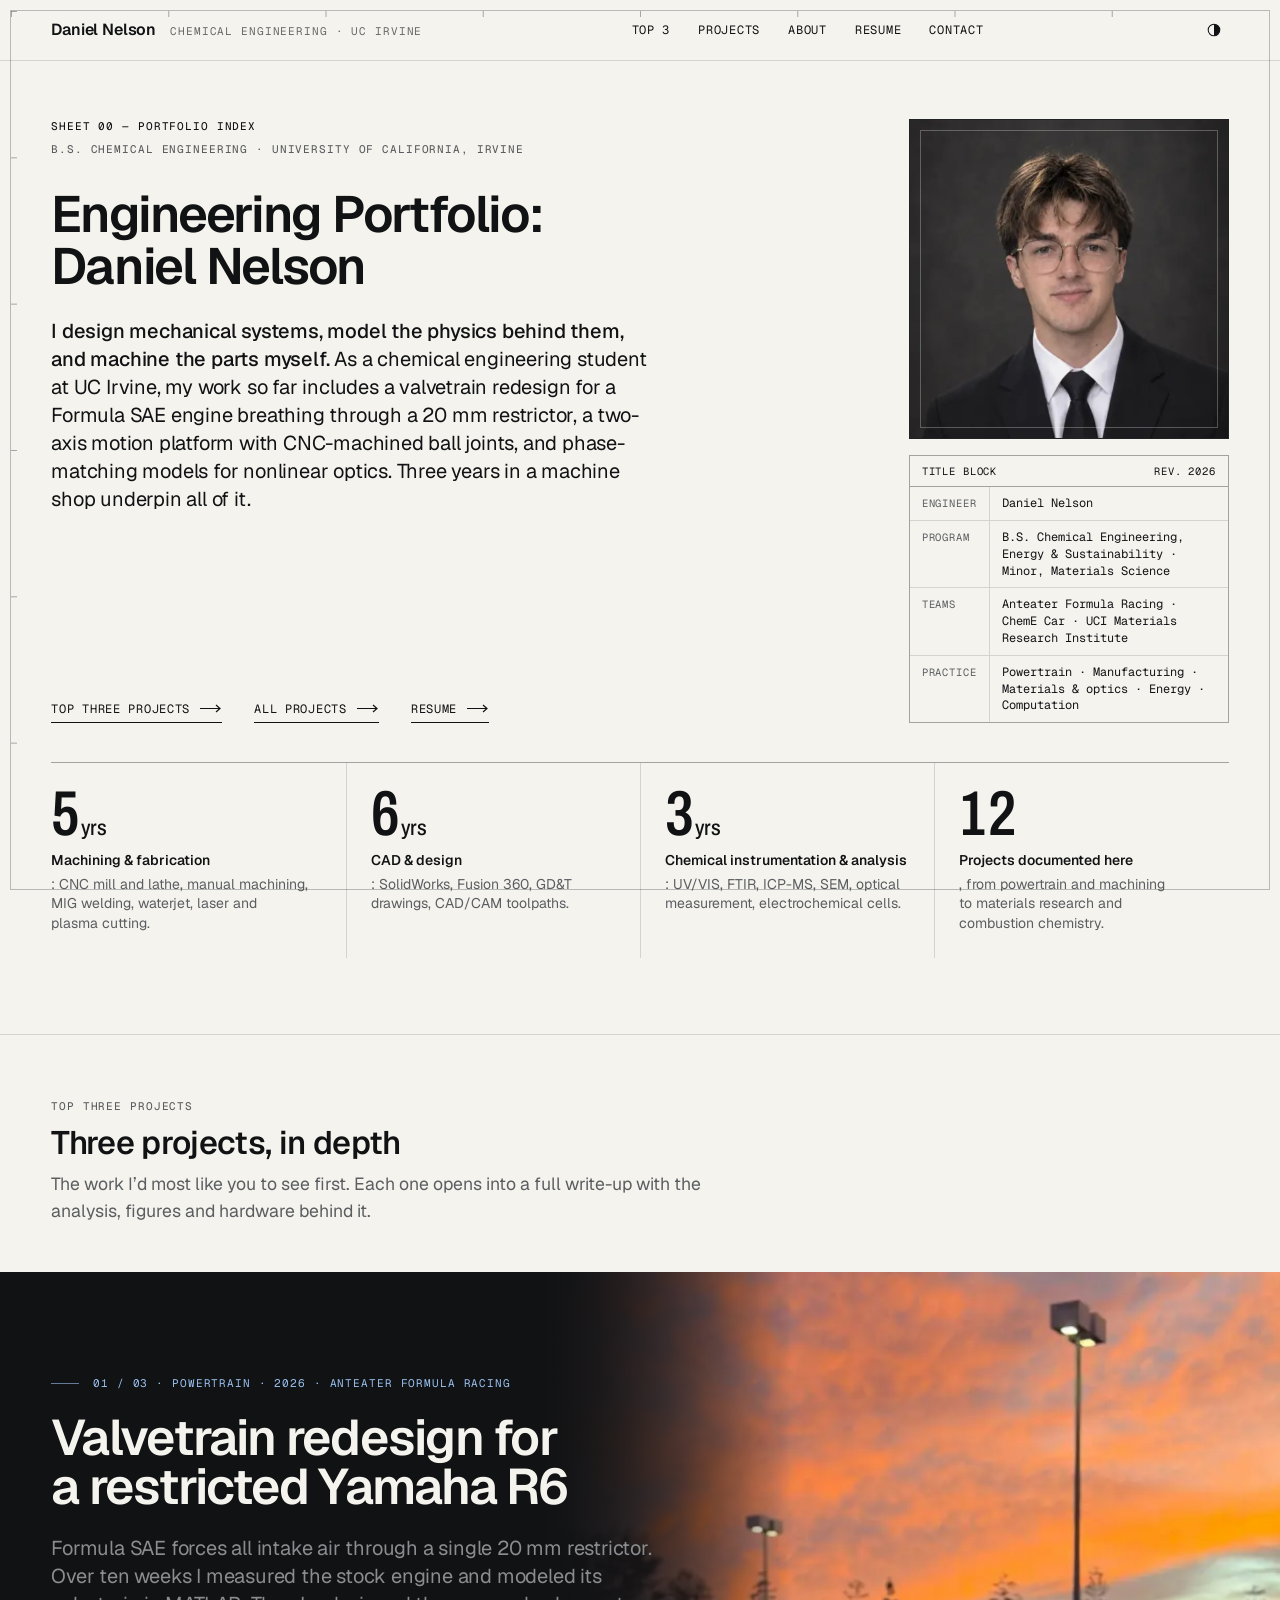
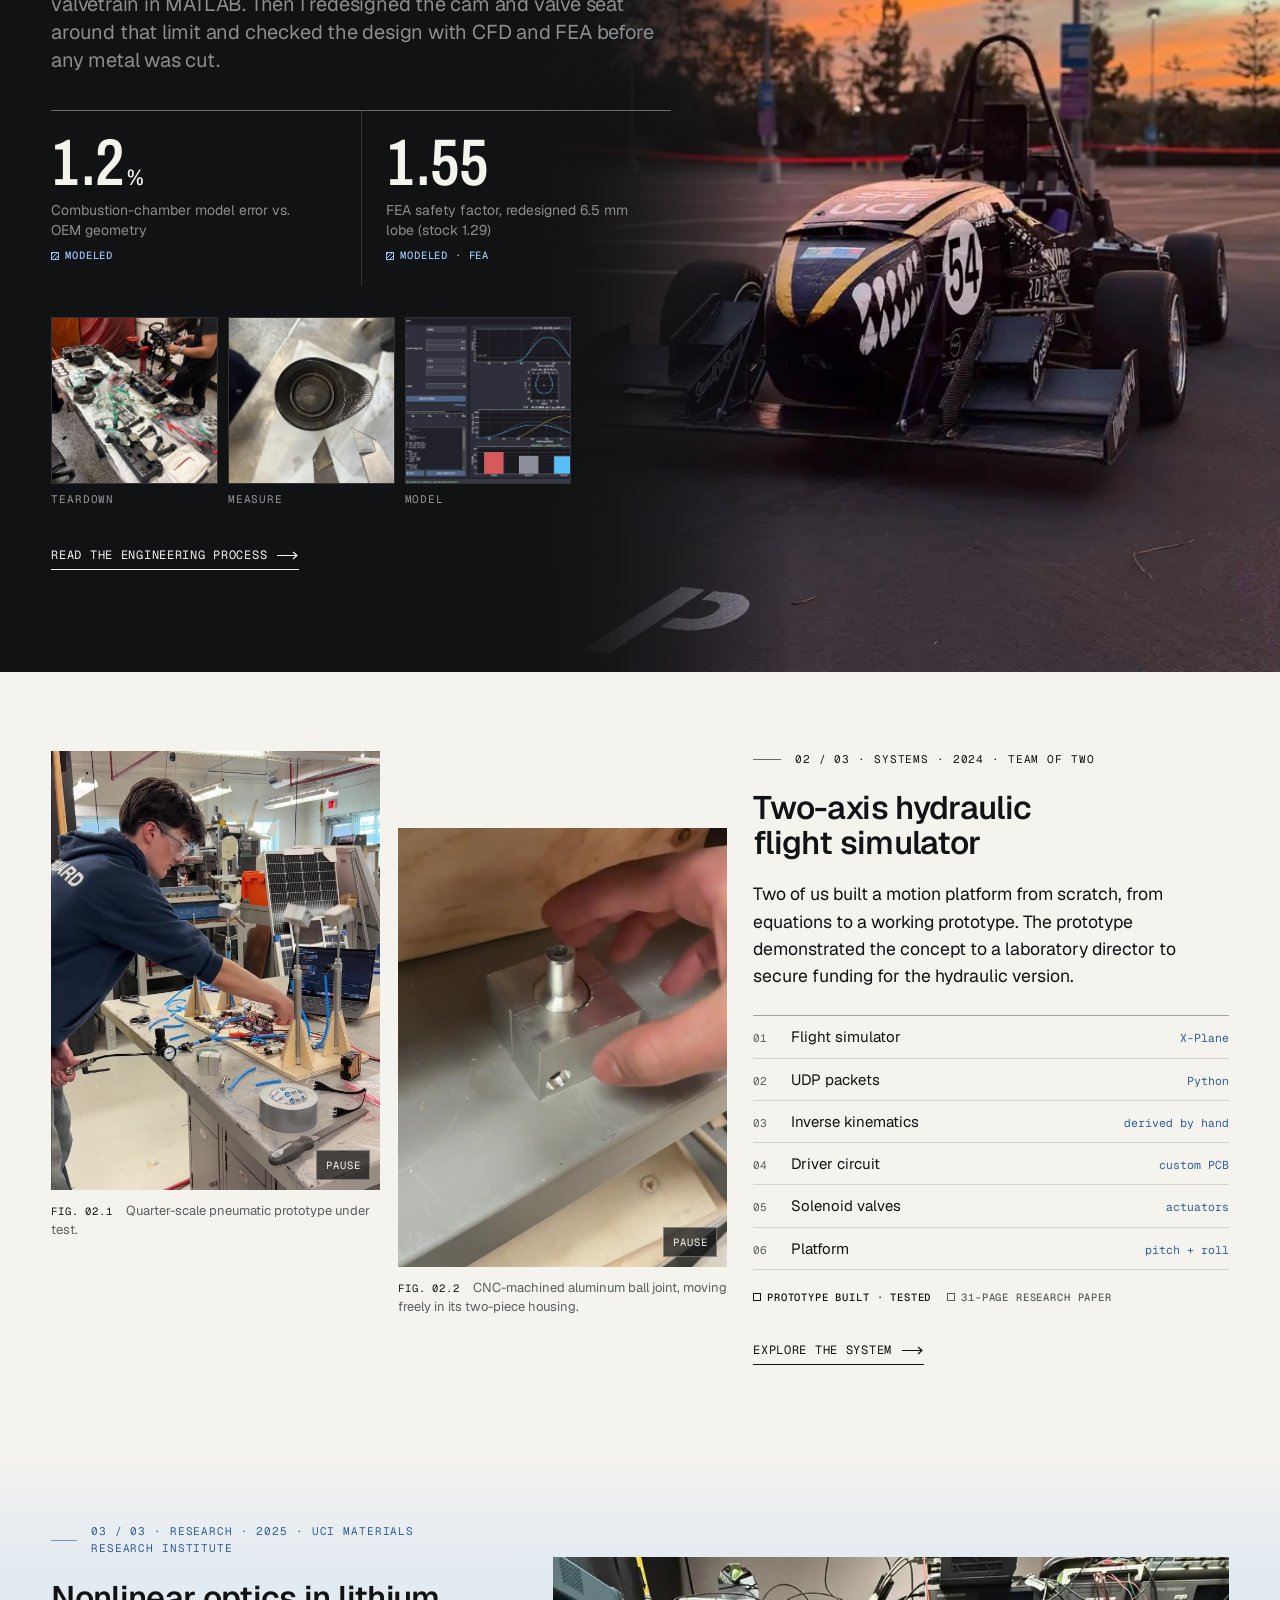
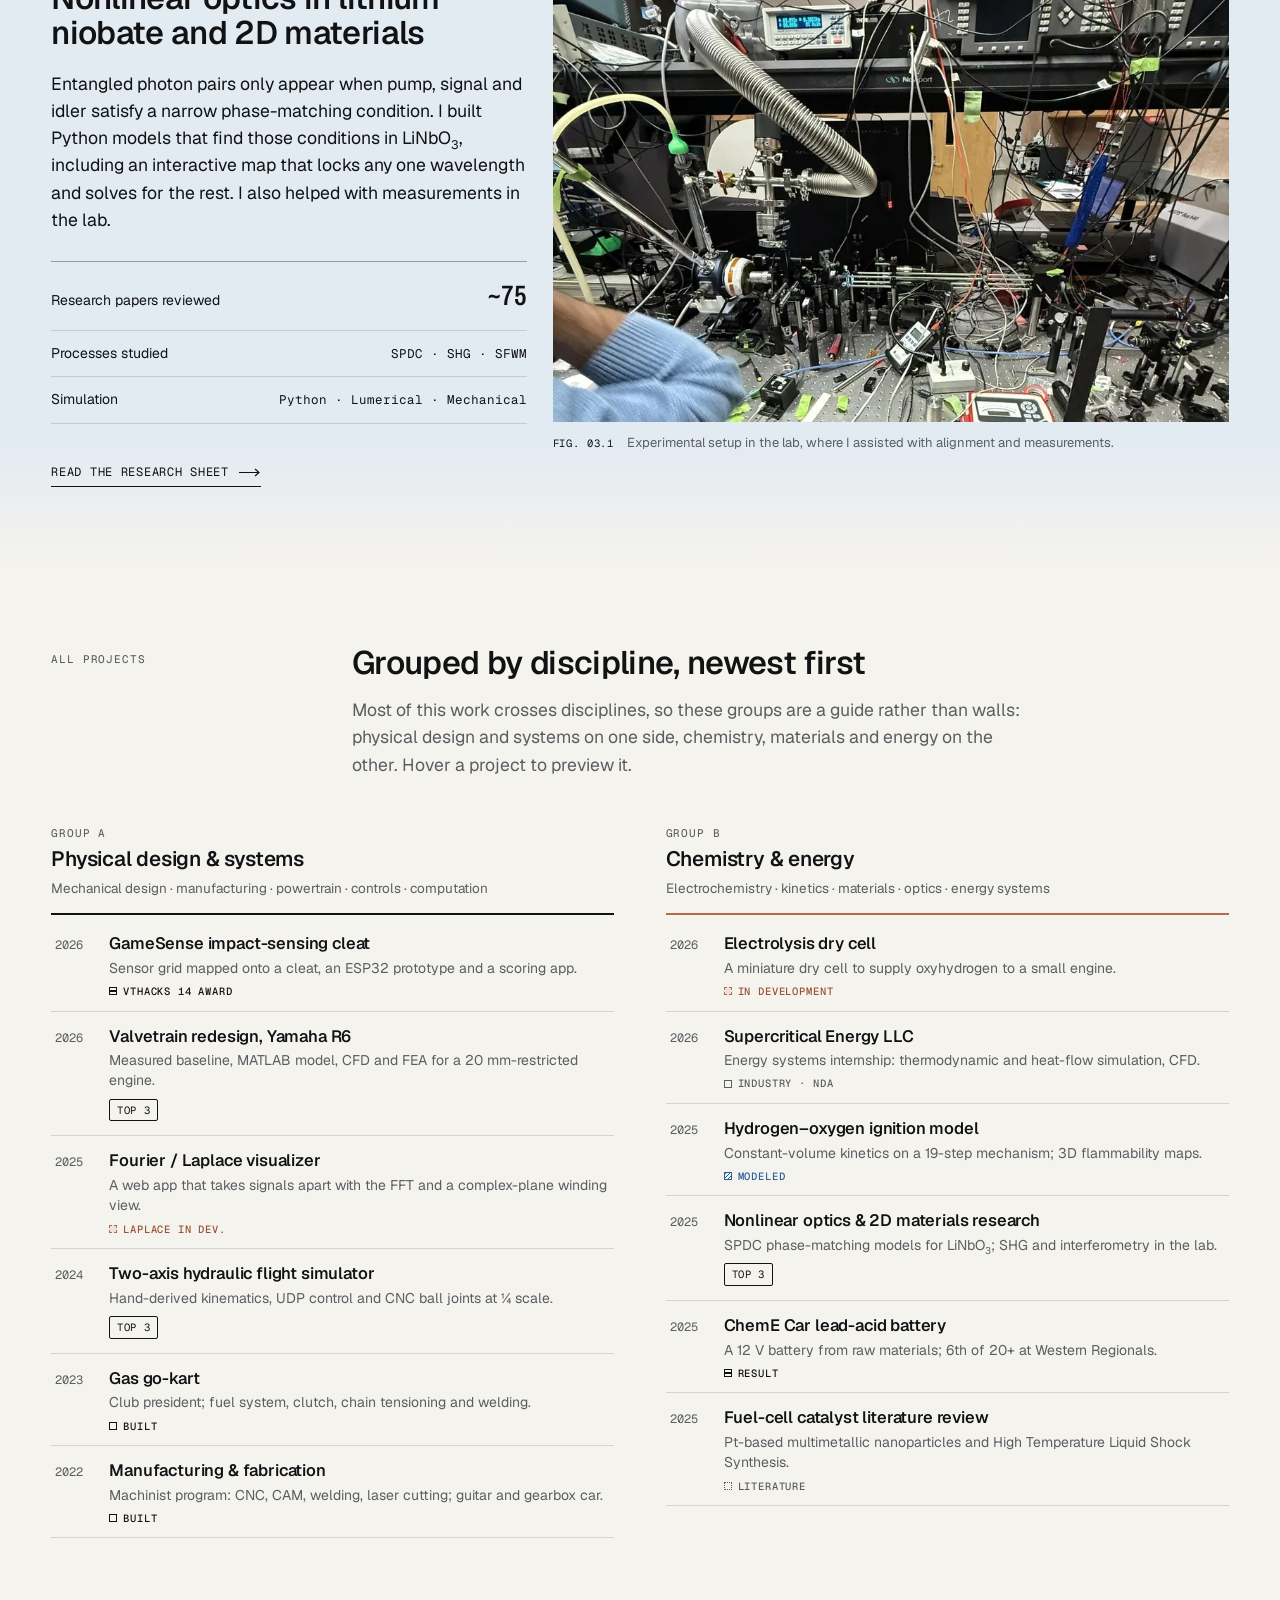
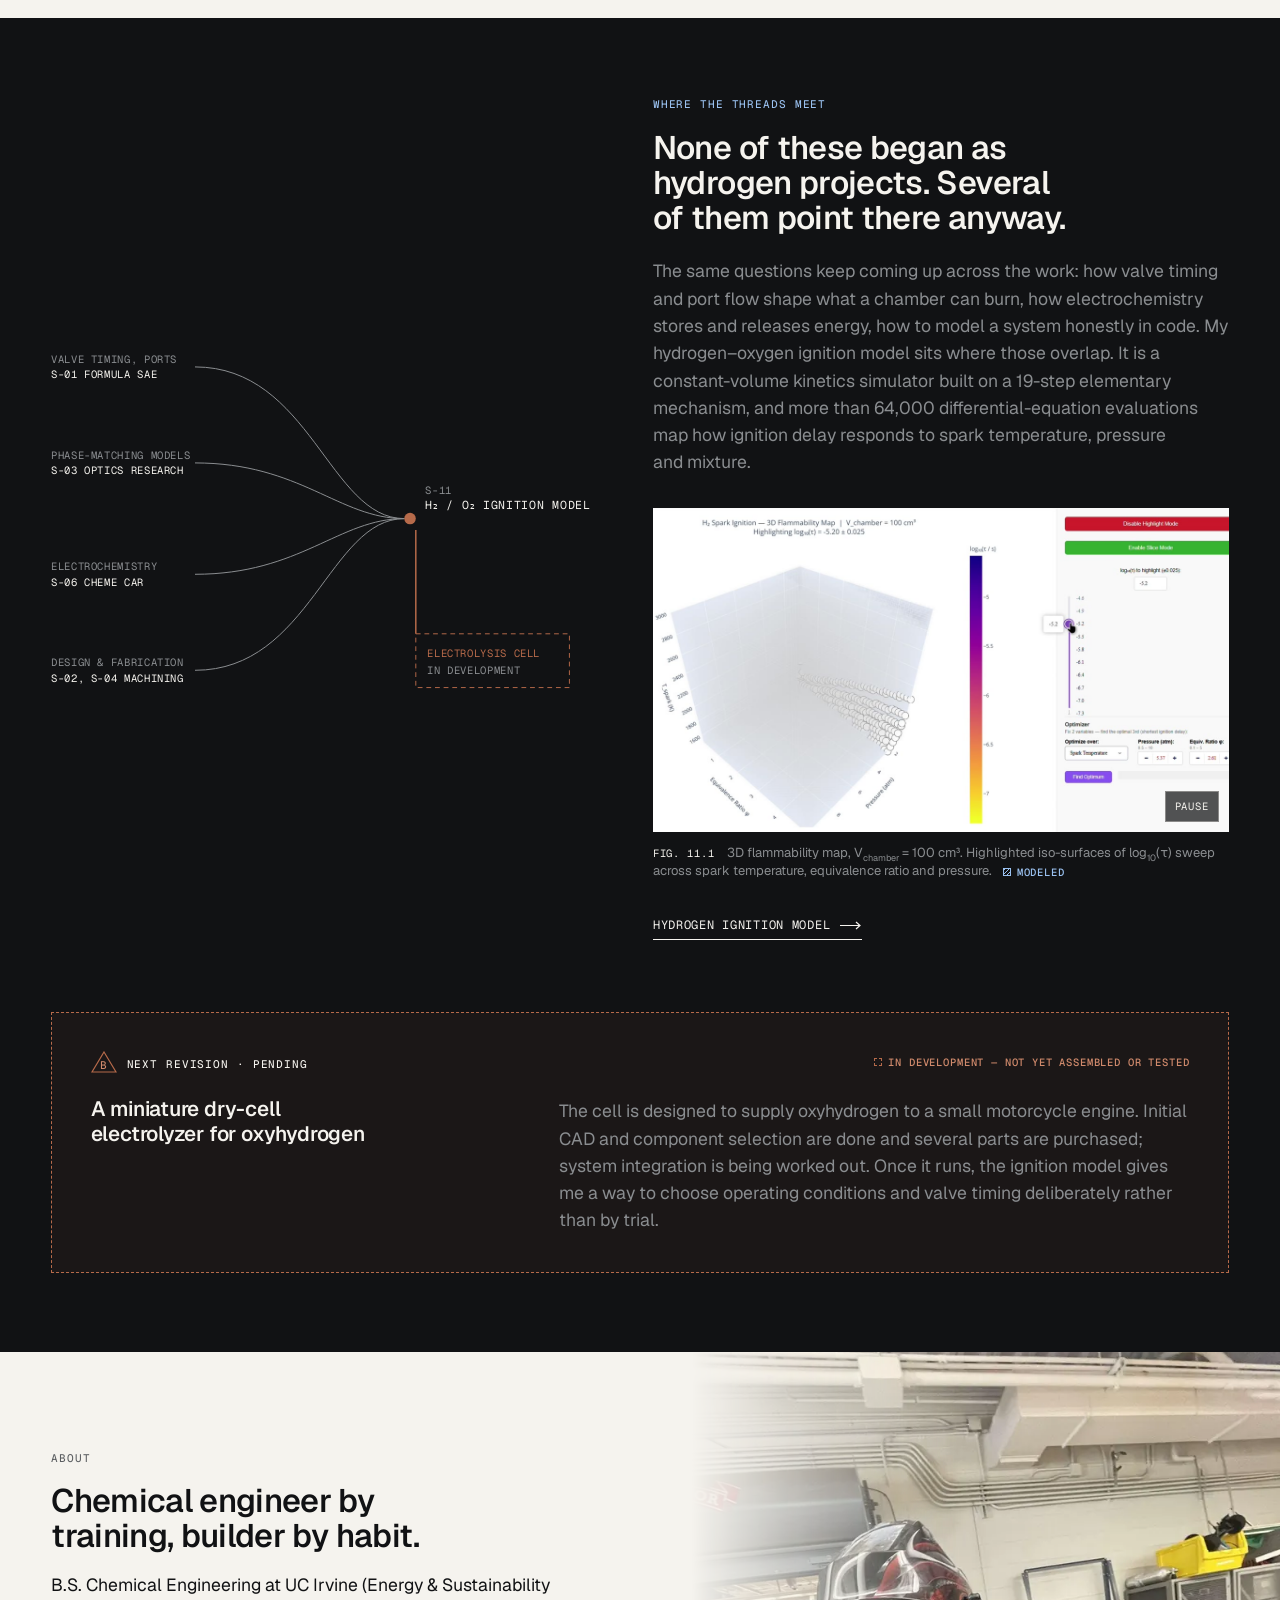
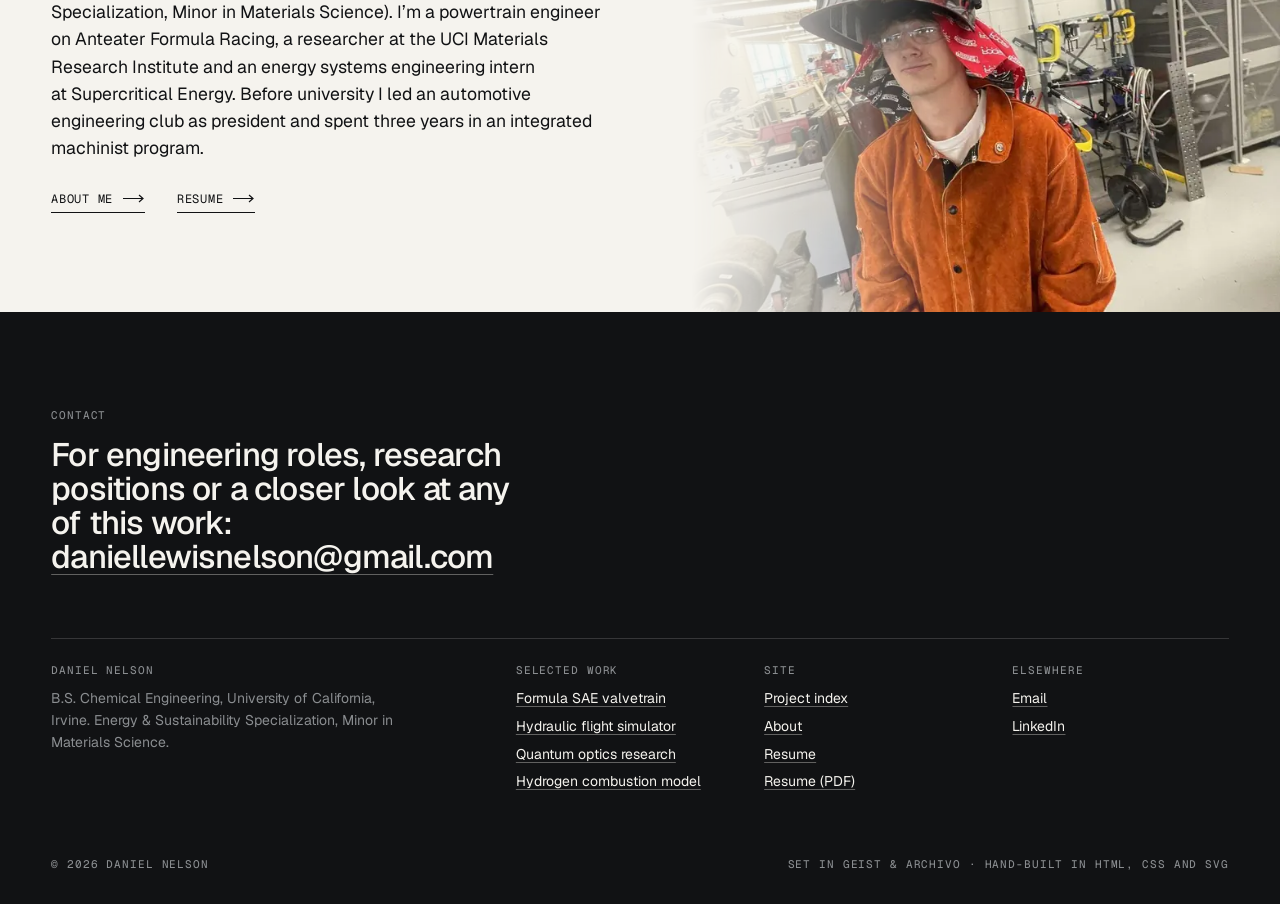
==== commit 0713b157: "Run the SPDC heatmap and Fourier Lab live from their original code Port Phase_matching_graphs.py and" ====
--- a/index.html
+++ b/index.html
@@ -1,4 +1,4 @@
-<!doctype html>
+<!DOCTYPE html>
 <html lang="en">
 <head>
 <meta charset="utf-8">
@@ -136,11 +136,11 @@
         <div class="feature-sim__media">
           <div class="sim-pair">
             <figure class="fig">
-              <div class="fig__media frame-3x4"><video src="assets/video/hydraulic-flight-simulator--prototype-test--loop.mp4" poster="assets/video/hydraulic-flight-simulator--prototype-test--loop.jpg" width="606" height="1080" muted loop playsinline preload="none" data-autoplay aria-label="Pneumatic prototype: four cylinders extending and retracting independently on command"></video></div>
+              <div class="fig__media frame-3x4"><video src="assets/video/hydraulic-flight-simulator--prototype-test--loop.mp4" poster="assets/video/hydraulic-flight-simulator--prototype-test--loop.jpg" width="606" height="1080" muted loop playsinline preload="none" data-autoplay role="img" aria-label="Pneumatic prototype: four cylinders extending and retracting independently on command"></video></div>
               <figcaption><span class="fig__no">Fig. 02.1</span> Quarter-scale pneumatic prototype under test.</figcaption>
             </figure>
             <figure class="fig sim-pair__second">
-              <div class="fig__media frame-3x4"><video src="assets/video/hydraulic-flight-simulator--ball-joint-walkaround--loop.mp4" poster="assets/video/hydraulic-flight-simulator--ball-joint-walkaround--loop.jpg" width="720" height="1280" muted loop playsinline preload="none" data-autoplay aria-label="CNC-machined aluminum ball joint being tilted and rotated by hand to show free movement"></video></div>
+              <div class="fig__media frame-3x4"><video src="assets/video/hydraulic-flight-simulator--ball-joint-walkaround--loop.mp4" poster="assets/video/hydraulic-flight-simulator--ball-joint-walkaround--loop.jpg" width="720" height="1280" muted loop playsinline preload="none" data-autoplay role="img" aria-label="CNC-machined aluminum ball joint being tilted and rotated by hand to show free movement"></video></div>
               <figcaption><span class="fig__no">Fig. 02.2</span> CNC-machined aluminum ball joint, moving freely in its two-piece housing.</figcaption>
             </figure>
           </div>
@@ -149,7 +149,7 @@
           <p class="sheet-no">02 / 03 · Systems · 2024 · Team of two</p>
           <h2 id="w2" class="h2" style="margin-top:22px">Two-axis hydraulic flight simulator</h2>
           <p style="margin-top:20px">Two of us built a motion platform from scratch, from equations to a working prototype. The prototype demonstrated the concept to a laboratory director to secure funding for the hydraulic version.</p>
-          <ol class="chain" aria-label="Signal path">
+          <ol class="chain">
             <li><span>Flight simulator</span><em>X-Plane</em></li>
             <li><span>UDP packets</span><em>Python</em></li>
             <li><span>Inverse kinematics</span><em>derived by hand</em></li>
@@ -193,35 +193,23 @@
     <div class="sec-head">
       <p class="label">All projects</p>
       <h2 id="index-title" class="h2">Grouped by discipline, newest first</h2>
-      <p class="muted">Most of this work crosses disciplines. Physical design sits on one side and chemistry and energy on the other. Materials science is where they meet.</p>
-    </div>
-
-    <div class="disc-map">
+      <p class="muted">Most of this work crosses disciplines, so these groups are a guide rather than walls: physical design and systems on one side, chemistry, materials and energy on the other. Hover a project to preview it.</p>
+    </div>
+
+    <div class="disc-map disc-map--two">
       <div class="disc disc--design" aria-labelledby="g-design">
         <div class="disc__head">
           <p class="label">Group A</p>
           <h3 id="g-design" class="h3">Physical design &amp; systems</h3>
-          <p class="disc__sub">Mechanical design · manufacturing · powertrain · controls</p>
+          <p class="disc__sub">Mechanical design · manufacturing · powertrain · controls · computation</p>
         </div>
         <ol class="plist">
-          <li><a class="pitem" href="work/gamesense.html"><span class="pitem__yr">2026</span><span class="pitem__t">GameSense impact-sensing cleat</span><span class="pitem__d">Sensor grid mapped onto a cleat, an ESP32 prototype and a scoring app.</span><span class="ev ev--result">VTHacks 14 award</span></a></li>
-          <li><a class="pitem is-top" href="work/fsae-valvetrain.html"><span class="pitem__yr">2026</span><span class="pitem__t">Valvetrain redesign, Yamaha R6</span><span class="pitem__d">Measured baseline, MATLAB model, CFD and FEA for a 20&nbsp;mm-restricted engine.</span><span class="tag tag--top">Top 3</span></a></li>
-          <li><a class="pitem" href="work/fourier-visualizer.html"><span class="pitem__yr">2025</span><span class="pitem__t">Fourier / Laplace visualizer</span><span class="pitem__d">A web app that builds signals from Fourier series and epicycles.</span><span class="ev ev--dev">Laplace in dev.</span></a></li>
-          <li><a class="pitem is-top" href="work/hydraulic-flight-simulator.html"><span class="pitem__yr">2024</span><span class="pitem__t">Two-axis hydraulic flight simulator</span><span class="pitem__d">Hand-derived kinematics, UDP control and CNC ball joints at ¼ scale.</span><span class="tag tag--top">Top 3</span></a></li>
-          <li><a class="pitem" href="work/go-kart.html"><span class="pitem__yr">2023</span><span class="pitem__t">Gas go-kart</span><span class="pitem__d">Club president; fuel system, clutch, chain tensioning and welding.</span><span class="ev ev--built">Built</span></a></li>
-          <li><a class="pitem" href="work/manufacturing.html"><span class="pitem__yr">2022</span><span class="pitem__t">Manufacturing &amp; fabrication</span><span class="pitem__d">Machinist program: CNC, CAM, welding, laser cutting; guitar and gearbox car.</span><span class="ev ev--built">Built</span></a></li>
-        </ol>
-      </div>
-
-      <div class="disc disc--bridge" aria-labelledby="g-mat">
-        <div class="disc__head">
-          <p class="label" style="color:var(--blue-ink)">The connection</p>
-          <h3 id="g-mat" class="h3">Materials science</h3>
-          <p class="disc__sub">Structure, properties and how materials respond to light, pressure and chemistry</p>
-        </div>
-        <ol class="plist">
-          <li><a class="pitem is-top" href="work/quantum-optics-research.html"><span class="pitem__yr">2025</span><span class="pitem__t">Nonlinear optics &amp; 2D materials research</span><span class="pitem__d">SPDC phase-matching models for LiNbO<sub>3</sub>; SHG and interferometry in the lab.</span><span class="tag tag--top">Top 3</span></a></li>
-          <li><a class="pitem" href="work/catalyst-review.html"><span class="pitem__yr">2025</span><span class="pitem__t">Fuel-cell catalyst literature review</span><span class="pitem__d">Pt-based multimetallic nanoparticles and High Temperature Liquid Shock Synthesis.</span><span class="ev ev--literature">Literature</span></a></li>
+          <li><a class="pitem" href="work/gamesense.html" data-thumb="assets/img/gamesense/02-piezo-grid-intersection-map-sm.webp"><span class="pitem__yr">2026</span><span class="pitem__t">GameSense impact-sensing cleat</span><span class="pitem__d">Sensor grid mapped onto a cleat, an ESP32 prototype and a scoring app.</span><span class="ev ev--result">VTHacks 14 award</span></a></li>
+          <li><a class="pitem is-top" href="work/fsae-valvetrain.html" data-thumb="assets/img/fsae-valvetrain/09-r6-engine-camshafts-exposed-sm.webp"><span class="pitem__yr">2026</span><span class="pitem__t">Valvetrain redesign, Yamaha R6</span><span class="pitem__d">Measured baseline, MATLAB model, CFD and FEA for a 20&nbsp;mm-restricted engine.</span><span class="tag tag--top">Top 3</span></a></li>
+          <li><a class="pitem" href="work/fourier-visualizer.html" data-thumb="assets/img/fourier-visualizer/01-fourier-lab-square-wave-series-sm.webp"><span class="pitem__yr">2025</span><span class="pitem__t">Fourier / Laplace visualizer</span><span class="pitem__d">A web app that takes signals apart with the FFT and a complex-plane winding view.</span><span class="ev ev--dev">Laplace in dev.</span></a></li>
+          <li><a class="pitem is-top" href="work/hydraulic-flight-simulator.html" data-thumb="assets/img/hydraulic-flight-simulator/07-ball-joint-mounted-on-piston-sm.webp"><span class="pitem__yr">2024</span><span class="pitem__t">Two-axis hydraulic flight simulator</span><span class="pitem__d">Hand-derived kinematics, UDP control and CNC ball joints at ¼ scale.</span><span class="tag tag--top">Top 3</span></a></li>
+          <li><a class="pitem" href="work/go-kart.html" data-thumb="assets/img/go-kart/02-gas-and-electric-karts-sm.webp"><span class="pitem__yr">2023</span><span class="pitem__t">Gas go-kart</span><span class="pitem__d">Club president; fuel system, clutch, chain tensioning and welding.</span><span class="ev ev--built">Built</span></a></li>
+          <li><a class="pitem" href="work/manufacturing.html" data-thumb="assets/img/guitar/02-body-drying-after-clear-coat-sm.webp"><span class="pitem__yr">2022</span><span class="pitem__t">Manufacturing &amp; fabrication</span><span class="pitem__d">Machinist program: CNC, CAM, welding, laser cutting; guitar and gearbox car.</span><span class="ev ev--built">Built</span></a></li>
         </ol>
       </div>
 
@@ -229,13 +217,15 @@
         <div class="disc__head">
           <p class="label">Group B</p>
           <h3 id="g-chem" class="h3">Chemistry &amp; energy</h3>
-          <p class="disc__sub">Electrochemistry · kinetics · thermodynamics · energy systems</p>
+          <p class="disc__sub">Electrochemistry · kinetics · materials · optics · energy systems</p>
         </div>
         <ol class="plist">
           <li><a class="pitem" href="work/hydrogen-combustion.html#next"><span class="pitem__yr">2026</span><span class="pitem__t">Electrolysis dry cell</span><span class="pitem__d">A miniature dry cell to supply oxyhydrogen to a small engine.</span><span class="ev ev--dev">In development</span></a></li>
           <li><a class="pitem" href="work/supercritical-energy.html"><span class="pitem__yr">2026</span><span class="pitem__t">Supercritical Energy LLC</span><span class="pitem__d">Energy systems internship: thermodynamic and heat-flow simulation, CFD.</span><span class="ev ev--documented">Industry · NDA</span></a></li>
-          <li><a class="pitem" href="work/hydrogen-combustion.html"><span class="pitem__yr">2025</span><span class="pitem__t">Hydrogen–oxygen ignition model</span><span class="pitem__d">Constant-volume kinetics on a 19-step mechanism; 3D flammability maps.</span><span class="ev ev--modeled">Modeled</span></a></li>
-          <li><a class="pitem" href="work/chemecar.html"><span class="pitem__yr">2025</span><span class="pitem__t">ChemE Car lead-acid battery</span><span class="pitem__d">A 12&nbsp;V battery from raw materials; 6th of 20+ at Western Regionals.</span><span class="ev ev--result">Result</span></a></li>
+          <li><a class="pitem" href="work/hydrogen-combustion.html" data-thumb="assets/img/hydrogen-combustion/01-spark-ignition-flammability-map-sm.webp"><span class="pitem__yr">2025</span><span class="pitem__t">Hydrogen–oxygen ignition model</span><span class="pitem__d">Constant-volume kinetics on a 19-step mechanism; 3D flammability maps.</span><span class="ev ev--modeled">Modeled</span></a></li>
+          <li><a class="pitem is-top" href="work/quantum-optics-research.html" data-thumb="assets/img/quantum-optics-research/02-optics-lab-experimental-setup-sm.webp"><span class="pitem__yr">2025</span><span class="pitem__t">Nonlinear optics &amp; 2D materials research</span><span class="pitem__d">SPDC phase-matching models for LiNbO<sub>3</sub>; SHG and interferometry in the lab.</span><span class="tag tag--top">Top 3</span></a></li>
+          <li><a class="pitem" href="work/chemecar.html" data-thumb="assets/img/chemecar/01-battery-cell-assembly-sm.webp"><span class="pitem__yr">2025</span><span class="pitem__t">ChemE Car lead-acid battery</span><span class="pitem__d">A 12&nbsp;V battery from raw materials; 6th of 20+ at Western Regionals.</span><span class="ev ev--result">Result</span></a></li>
+          <li><a class="pitem" href="work/catalyst-review.html"><span class="pitem__yr">2025</span><span class="pitem__t">Fuel-cell catalyst literature review</span><span class="pitem__d">Pt-based multimetallic nanoparticles and High Temperature Liquid Shock Synthesis.</span><span class="ev ev--literature">Literature</span></a></li>
         </ol>
       </div>
     </div>
@@ -278,7 +268,7 @@
           <h2 id="conv-title" class="h2" style="margin-top:18px">None of these began as hydrogen projects. Several of them point there anyway.</h2>
           <p style="margin-top:22px;color:var(--graphite-lt)">The same questions keep coming up across the work: how valve timing and port flow shape what a chamber can burn, how electrochemistry stores and releases energy, how to model a system honestly in code. My hydrogen–oxygen ignition model sits where those overlap. It is a constant-volume kinetics simulator built on a 19-step elementary mechanism, and more than 64,000 differential-equation evaluations map how ignition delay responds to spark temperature, pressure and mixture.</p>
           <figure class="fig" style="margin-top:32px">
-            <div class="fig__media frame-16x9"><video src="assets/video/hydrogen-combustion--ignition-map-3d--loop.mp4" poster="assets/video/hydrogen-combustion--ignition-map-3d--loop.jpg" width="1280" height="690" muted loop playsinline preload="none" data-autoplay aria-label="Rotating 3D flammability map of hydrogen ignition delay across spark temperature, equivalence ratio and pressure"></video></div>
+            <div class="fig__media frame-16x9"><video src="assets/video/hydrogen-combustion--ignition-map-3d--loop.mp4" poster="assets/video/hydrogen-combustion--ignition-map-3d--loop.jpg" width="1280" height="690" muted loop playsinline preload="none" data-autoplay role="img" aria-label="Rotating 3D flammability map of hydrogen ignition delay across spark temperature, equivalence ratio and pressure"></video></div>
             <figcaption><span class="fig__no">Fig. 11.1</span> 3D flammability map, V<sub>chamber</sub> = 100&nbsp;cm³. Highlighted iso-surfaces of log<sub>10</sub>(τ) sweep across spark temperature, equivalence ratio and pressure. <span class="ev ev--modeled">Modeled</span></figcaption>
           </figure>
           <p style="margin-top:28px"><a class="arrow-link" href="work/hydrogen-combustion.html">Hydrogen ignition model</a></p>
--- a/assets/css/site.css
+++ b/assets/css/site.css
@@ -1478,3 +1478,78 @@
   .hero__eyebrow { margin-bottom: var(--s-5); }
   .title-block dt, .title-block dd { padding-block: 6px; }
 }
+
+/* Overlays sit on fixed carbon backgrounds in both themes: keep their text light */
+.lightbox, .lightbox__close, .video-toggle, .video__badge { color: #f5f3ee; }
+.rail__list { position: relative; }
+.ctrl__label label { font: inherit; letter-spacing: inherit; text-transform: inherit; color: inherit; }
+
+/* ==========================================================================
+   Projects in two groups; hover previews
+   ========================================================================== */
+@media (min-width: 1000px) { .disc-map--two { grid-template-columns: repeat(2, minmax(0, 1fr)); column-gap: clamp(32px, 4vw, 72px); } }
+.register__thumb { box-shadow: 0 10px 30px rgba(17, 18, 20, 0.18); }
+
+/* ==========================================================================
+   SPDC heatmap (ported model)
+   ========================================================================== */
+.spdc { display: grid; gap: var(--s-5); margin: 0; }
+@media (min-width: 1000px) { .spdc { grid-template-columns: minmax(0, 1fr) 280px; column-gap: var(--s-7); align-items: start; } }
+.spdc figcaption { grid-column: 1 / -1; font-size: var(--fs-caption); color: var(--fg-2); max-width: 90ch; }
+.spdc__plot { position: relative; min-width: 0; }
+.spdc__plot canvas { width: 100%; display: block; }
+.spdc__status { position: absolute; left: 70px; right: 90px; top: 45%; text-align: center; font-size: 14px; color: var(--paper); }
+.spdc__controls { display: grid; gap: 18px; align-content: start; }
+.spdc__controls input[type="range"] { accent-color: var(--copper); }
+.lock { border: 1px solid var(--rule-strong); padding: 10px 12px 12px; margin: 0; display: flex; flex-wrap: wrap; gap: 8px 18px; }
+.lock legend { padding: 0 6px; color: var(--fg-2); }
+.lock label { display: inline-flex; align-items: center; gap: 6px; font-size: 14px; cursor: pointer; }
+.lock input { accent-color: var(--copper); margin: 0; }
+.spdc__note { font-size: 13px; color: var(--fg-2); }
+
+/* ==========================================================================
+   Fourier Lab (ported app)
+   ========================================================================== */
+.fl-section { padding-block: 8px var(--section); }
+.fl-form { padding: 14px 16px 6px; border-bottom: var(--lw-thin) solid var(--rule); display: grid; gap: 8px; }
+.fl-input { display: flex; flex-wrap: wrap; gap: 8px; align-items: center; }
+.fl-fx { font-family: var(--f-mono); font-size: 14px; color: var(--fg-2); }
+.fl-input input[type="text"] {
+  flex: 1 1 280px; min-width: 0; font-family: var(--f-mono); font-size: 14.5px; padding: 9px 11px;
+  background: var(--bg); color: var(--fg); border: 1px solid var(--rule-strong); border-radius: 0;
+}
+.fl-input input[type="text"]:focus { outline: 2px solid var(--copper); outline-offset: 1px; }
+.fl-input input[aria-invalid="true"] { border-color: var(--copper); }
+.fl-btn {
+  font-family: var(--f-mono); font-size: 11.5px; letter-spacing: 0.06em; text-transform: uppercase;
+  padding: 9px 12px; background: none; color: var(--fg); border: 1px solid var(--rule-strong); cursor: pointer;
+}
+.fl-btn:hover { border-color: var(--fg); }
+.fl-btn--primary { background: var(--fg); color: var(--bg); border-color: var(--fg); }
+.fl-btn[aria-pressed="true"] { border-color: var(--copper); color: var(--accent-text); }
+.fl-sum { display: flex; flex-wrap: wrap; align-items: center; gap: 8px; font-family: var(--f-mono); font-size: 13px; }
+.fl-sum[hidden] { display: none; }
+.fl-sigma { font-size: 22px; line-height: 1; }
+.fl-sum input { width: 72px; font-family: var(--f-mono); font-size: 14px; padding: 6px 8px; background: var(--bg); color: var(--fg); border: 1px solid var(--rule-strong); }
+.fl-msg { font-family: var(--f-mono); font-size: 12px; min-height: 1.4em; color: var(--fg-2); }
+.fl-msg[data-kind="bad"] { color: var(--accent-text); }
+.fl-msg[data-kind="good"] { color: var(--data-text); }
+.fl-plots { display: grid; gap: 0; }
+.fl-panel { padding: 12px 16px 14px; min-width: 0; }
+.fl-panel + .fl-panel { border-top: var(--lw-thin) solid var(--rule); }
+.fl-panel .label { margin-bottom: 6px; }
+.fl-panel svg { width: 100%; height: auto; overflow: hidden; }
+@media (min-width: 1000px) {
+  .fl-plots { grid-template-columns: minmax(0, 1.45fr) minmax(0, 1fr); }
+  .fl-panel--fn { grid-column: 1; grid-row: 1; }
+  .fl-panel--fft { grid-column: 1; grid-row: 2; }
+  .fl-panel--wind { grid-column: 2; grid-row: 1 / span 2; border-top: 0 !important; border-left: var(--lw-thin) solid var(--rule); display: flex; flex-direction: column; gap: 10px; }
+}
+.fl-wind-foot { display: flex; justify-content: space-between; align-items: center; gap: 12px; flex-wrap: wrap; margin-top: 6px; font-size: 12px; color: var(--fg-2); }
+.fl-line { stroke: var(--copper); stroke-width: 1.5; stroke-linejoin: round; }
+.fl-line--fft { stroke: var(--blue-ink); }
+.fl-line--wind { stroke: var(--copper); stroke-width: 1; opacity: 0.85; }
+.fl-com { fill: var(--blue-ink); stroke: var(--bg); stroke-width: 1.5; }
+.fl-vline { stroke: var(--fg-2); stroke-dasharray: 4 3; stroke-width: 1; }
+@media (max-width: 600px) { .fourier-lab .plot-text { font-size: 15px; } }
+.ctrl output { text-transform: none; letter-spacing: 0; }
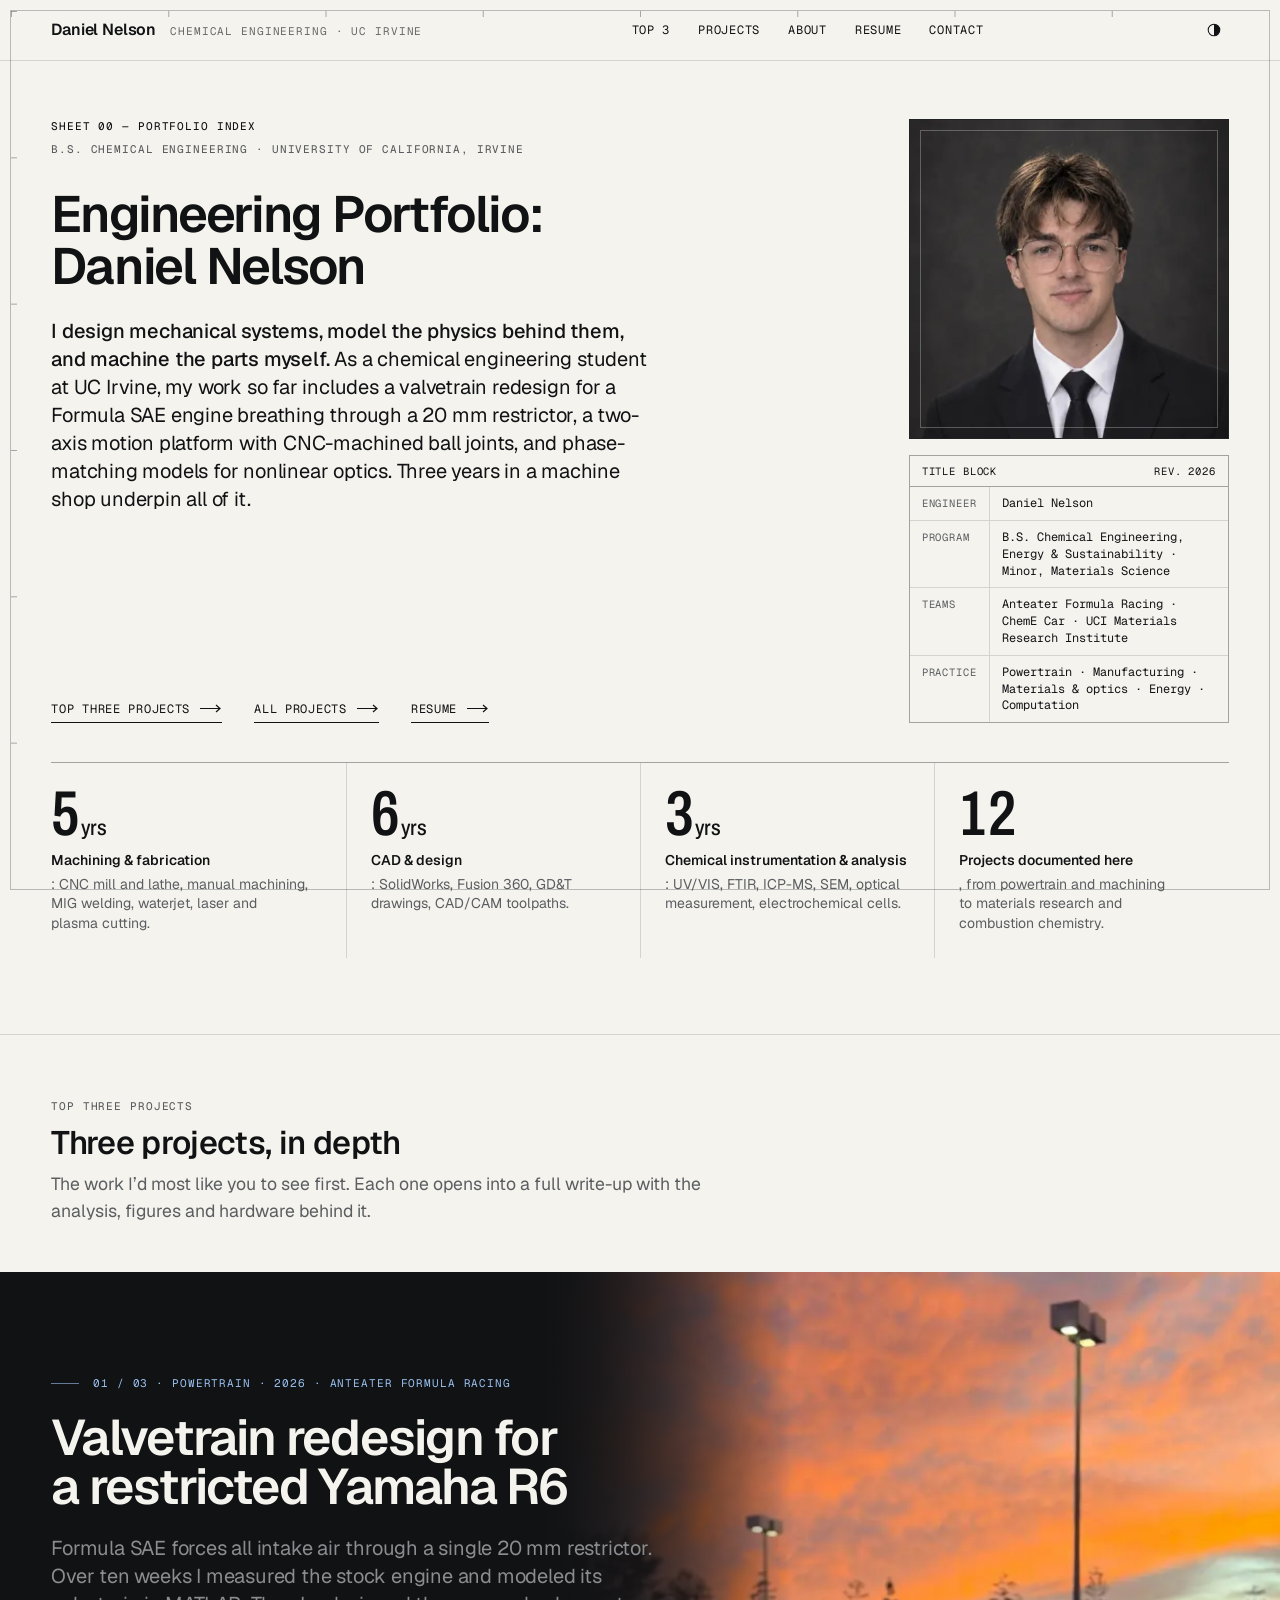
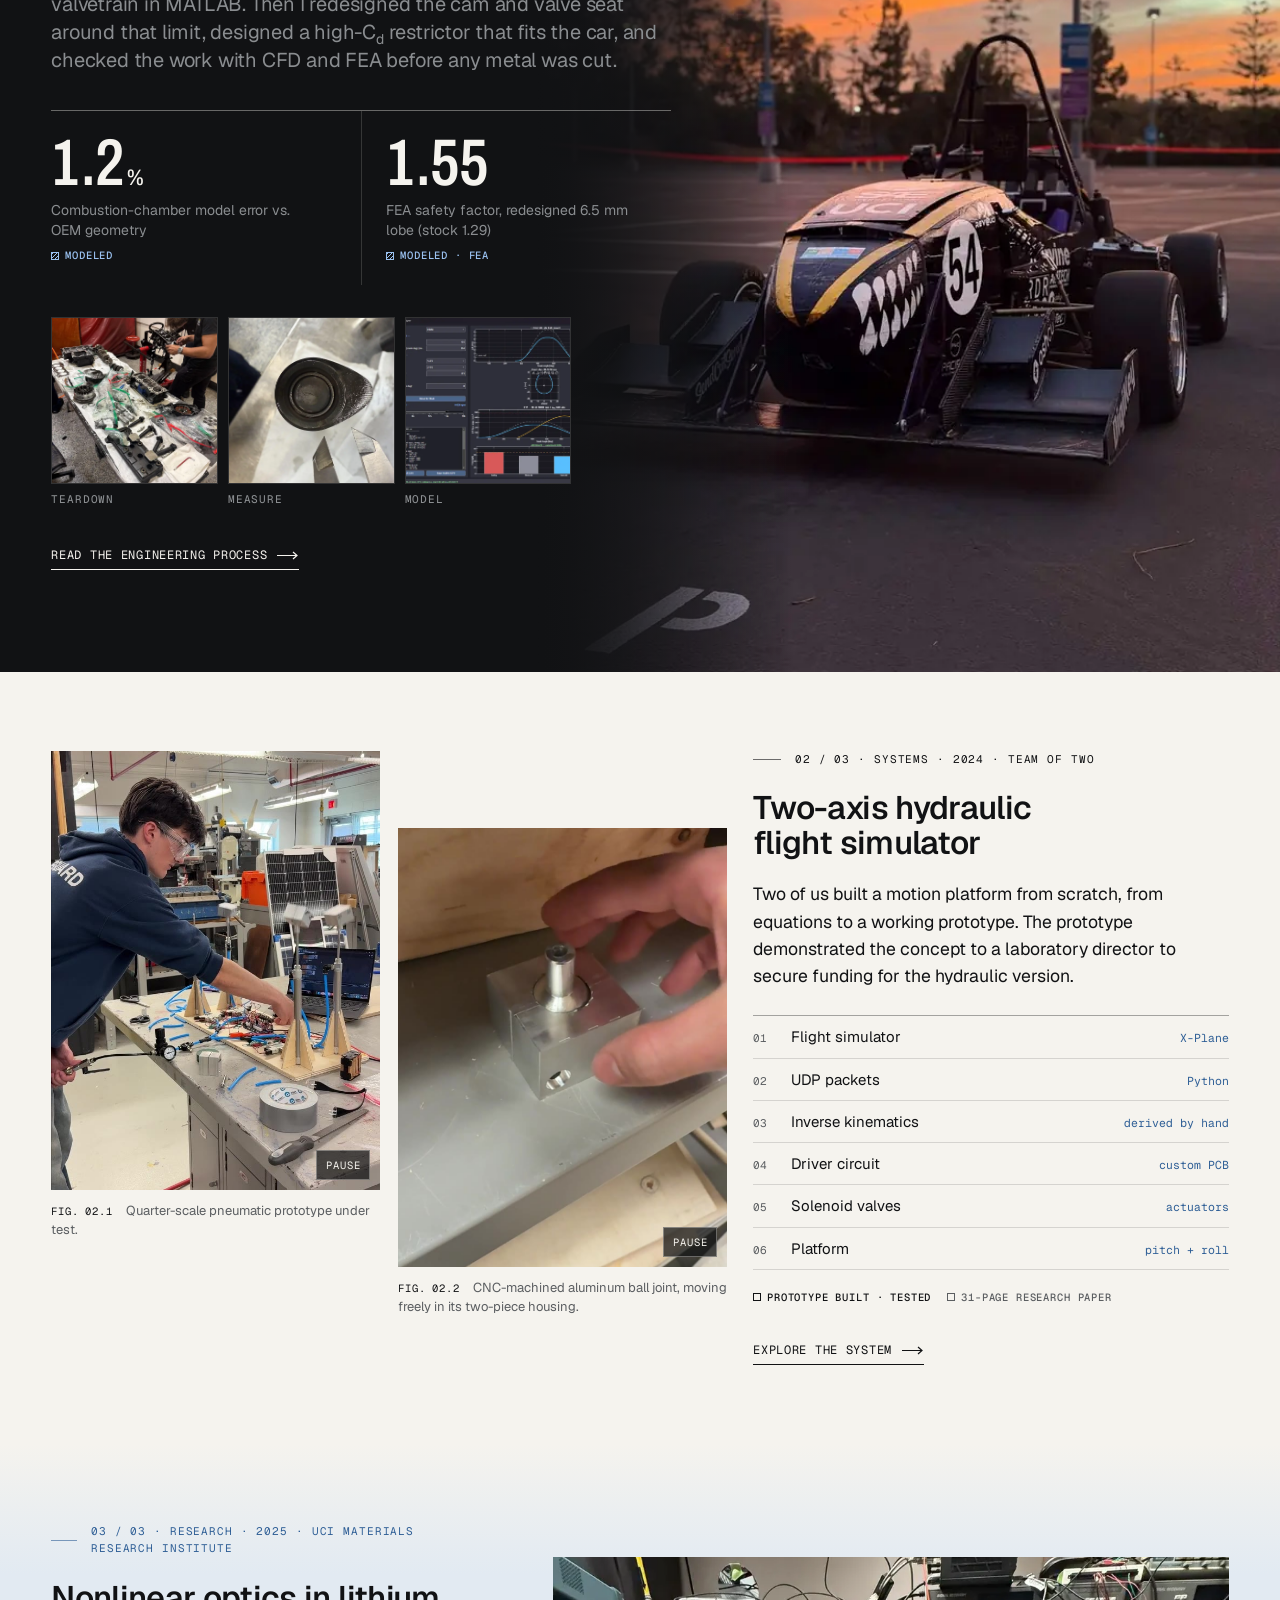
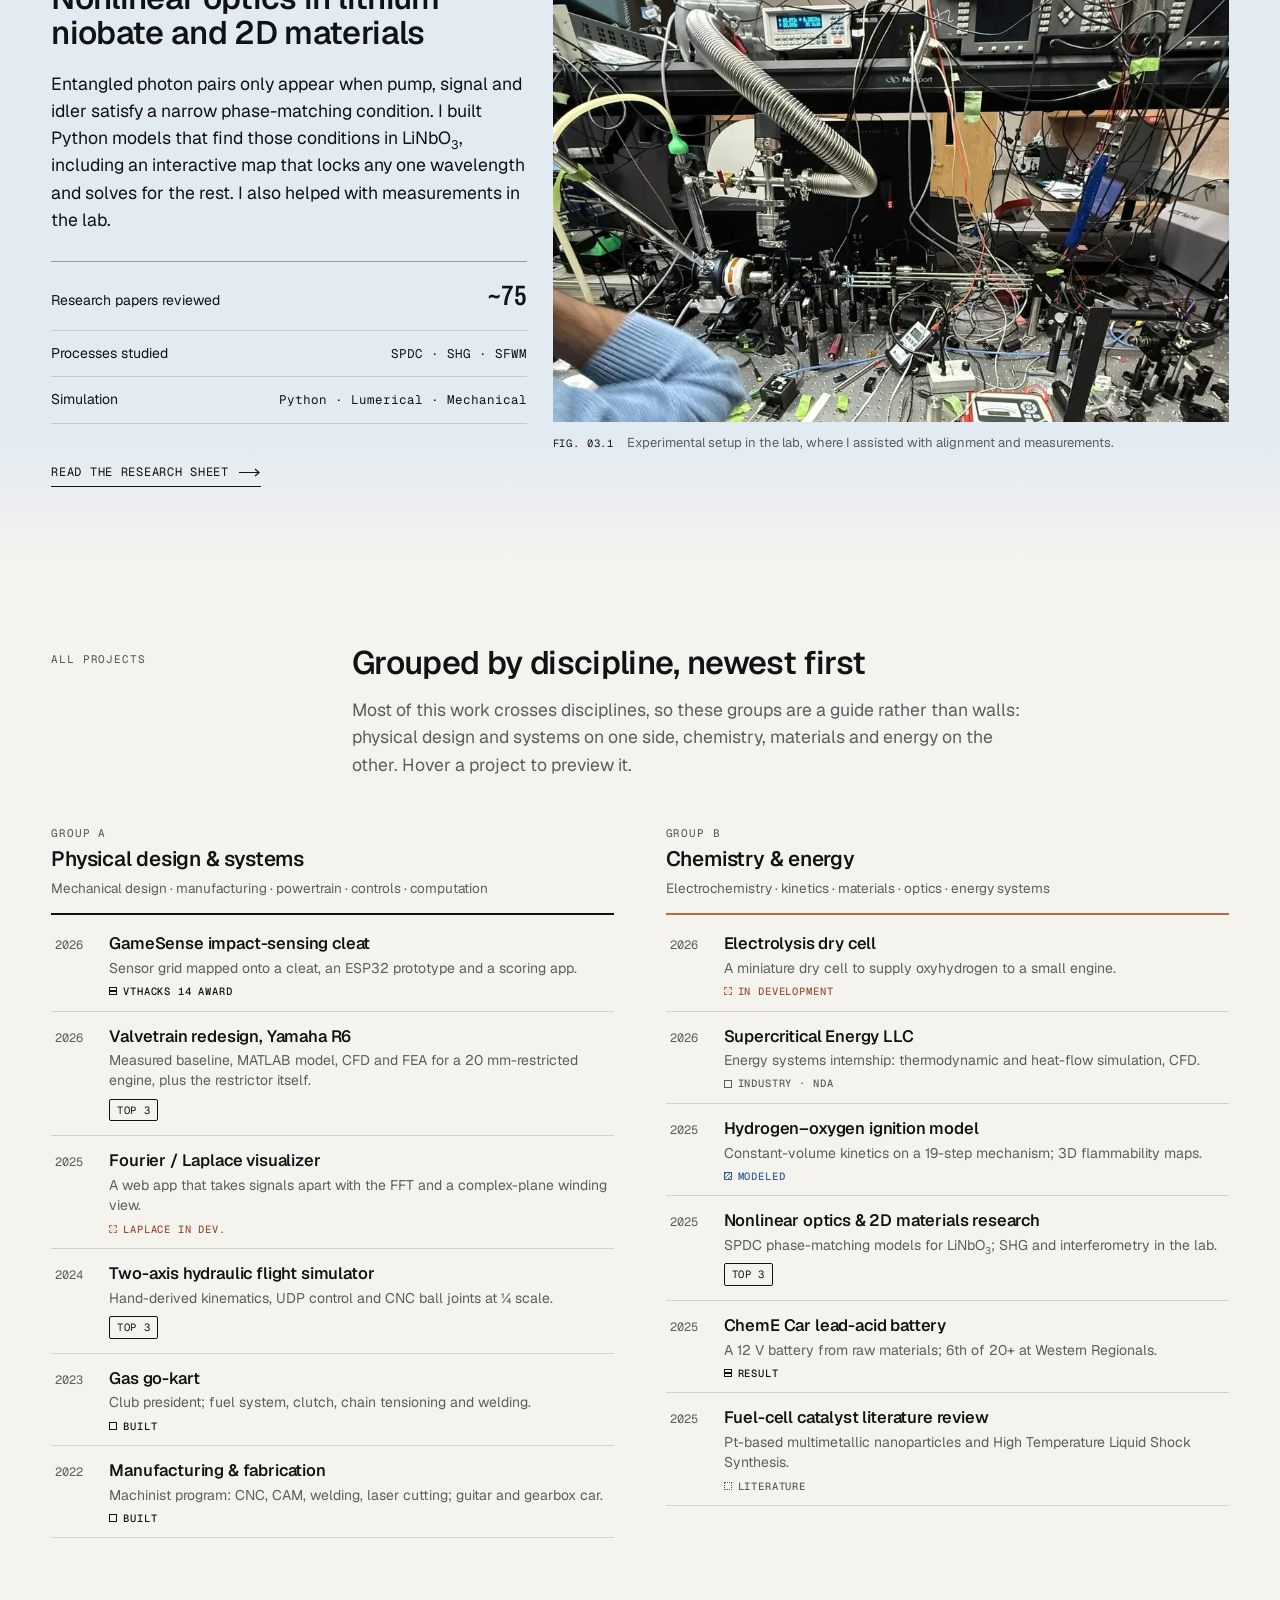
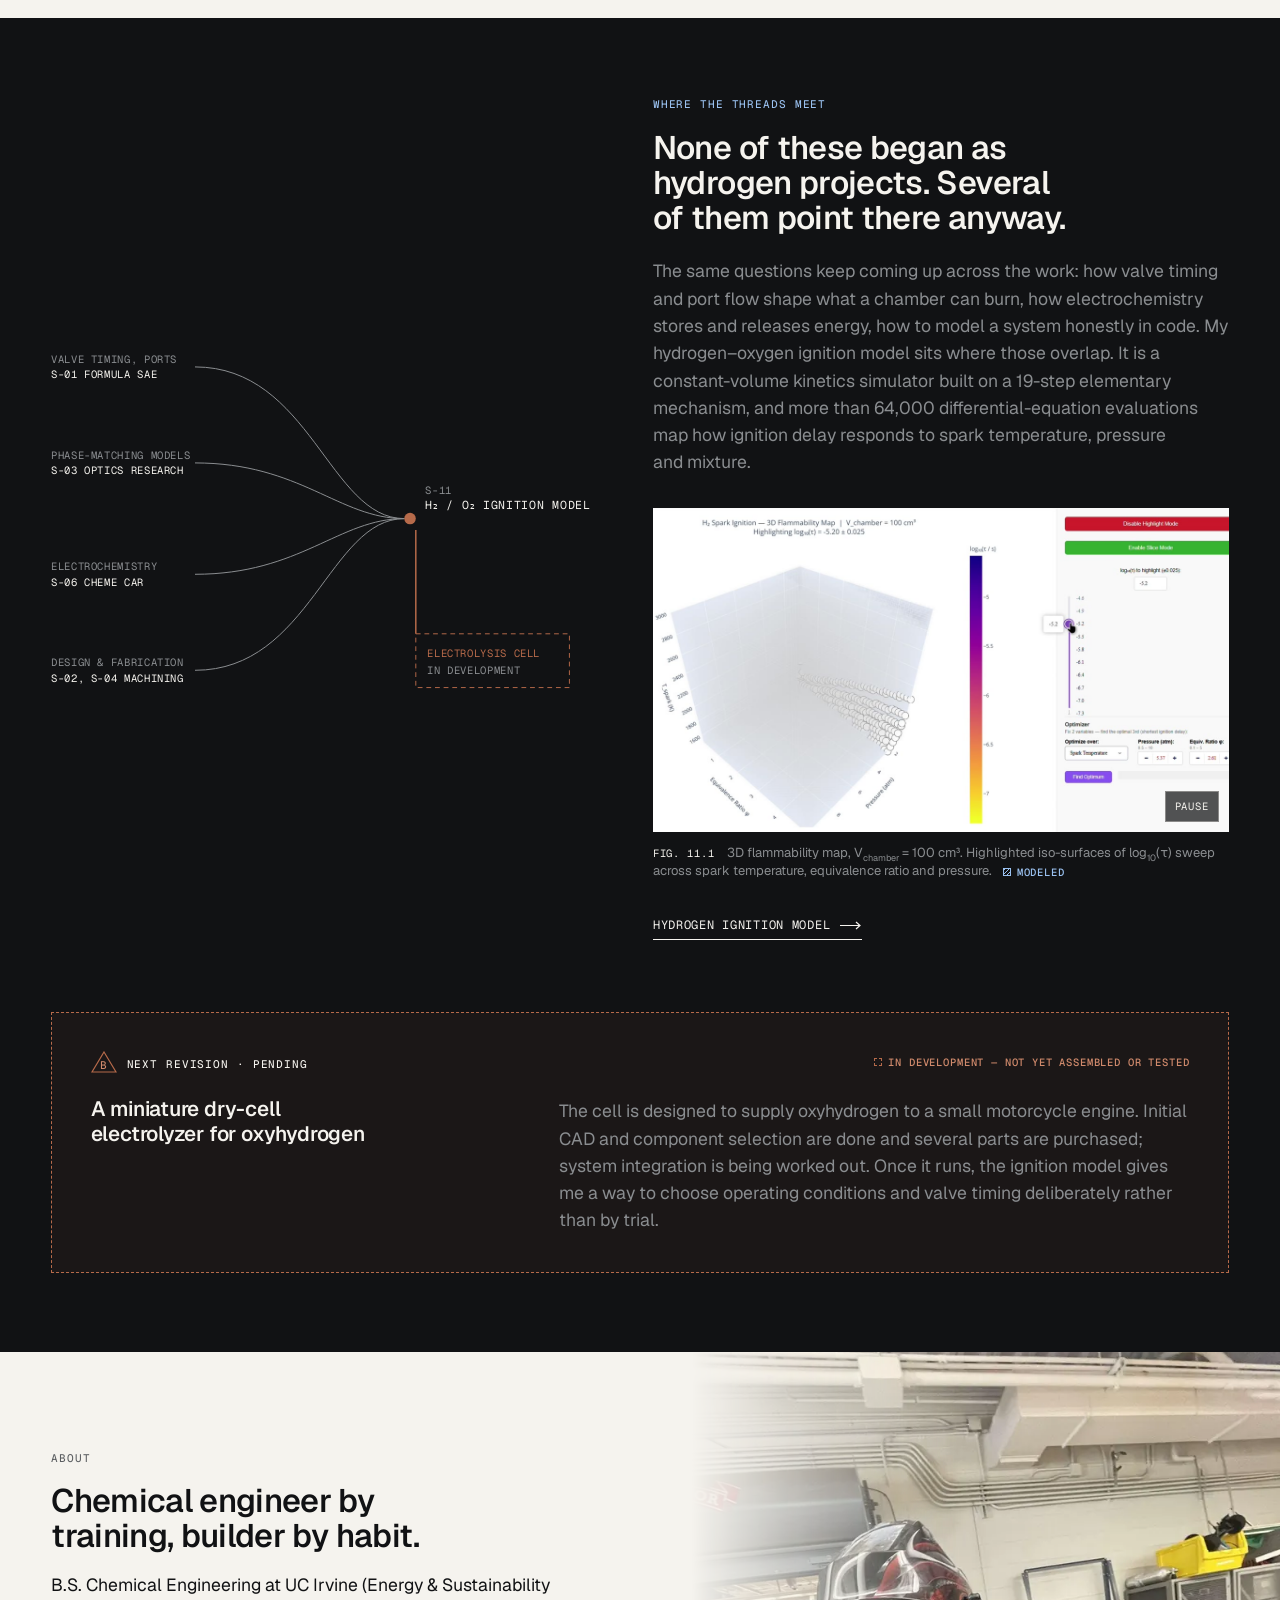
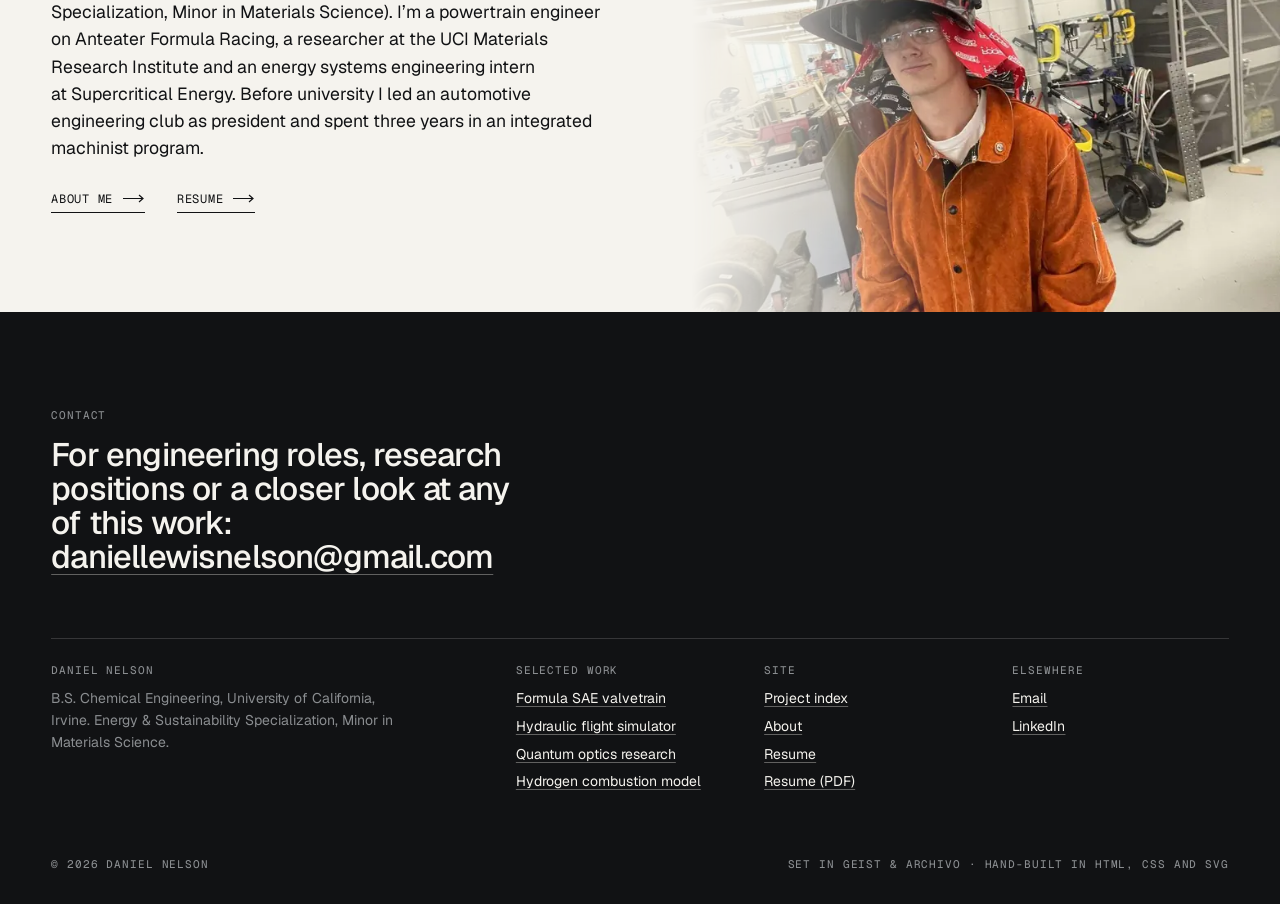
==== commit 8c3d8487: "FSAE: add the intake restrictor design stage - Three restrictor designs from Ansys Fluent in an inte" ====
--- a/index.html
+++ b/index.html
@@ -115,7 +115,7 @@
         <div class="feature-fsae-split__text">
           <p class="sheet-no" style="color:var(--blue)">01 / 03 · Powertrain · 2026 · Anteater Formula Racing</p>
           <h2 id="w1" class="h1" style="margin-top:22px">Valvetrain redesign for a restricted Yamaha&nbsp;R6</h2>
-          <p class="lead" style="margin-top:22px;color:var(--graphite-lt)">Formula SAE forces all intake air through a single 20&nbsp;mm restrictor. Over ten weeks I measured the stock engine and modeled its valvetrain in MATLAB. Then I redesigned the cam and valve seat around that limit and checked the design with CFD and FEA before any metal was cut.</p>
+          <p class="lead" style="margin-top:22px;color:var(--graphite-lt)">Formula SAE forces all intake air through a single 20&nbsp;mm restrictor. Over ten weeks I measured the stock engine and modeled its valvetrain in MATLAB. Then I redesigned the cam and valve seat around that limit, designed a high-C<sub>d</sub> restrictor that fits the car, and checked the work with CFD and FEA before any metal was cut.</p>
           <div class="specs specs--compact" style="margin-top:36px">
             <div class="spec"><span class="spec__num num">1.2<small>%</small></span><p class="spec__text">Combustion-chamber model error vs. OEM geometry</p><span class="ev ev--modeled">Modeled</span></div>
             <div class="spec"><span class="spec__num num">1.55</span><p class="spec__text">FEA safety factor, redesigned 6.5&nbsp;mm lobe (stock 1.29)</p><span class="ev ev--modeled">Modeled · FEA</span></div>
@@ -205,7 +205,7 @@
         </div>
         <ol class="plist">
           <li><a class="pitem" href="work/gamesense.html" data-thumb="assets/img/gamesense/02-piezo-grid-intersection-map-sm.webp"><span class="pitem__yr">2026</span><span class="pitem__t">GameSense impact-sensing cleat</span><span class="pitem__d">Sensor grid mapped onto a cleat, an ESP32 prototype and a scoring app.</span><span class="ev ev--result">VTHacks 14 award</span></a></li>
-          <li><a class="pitem is-top" href="work/fsae-valvetrain.html" data-thumb="assets/img/fsae-valvetrain/09-r6-engine-camshafts-exposed-sm.webp"><span class="pitem__yr">2026</span><span class="pitem__t">Valvetrain redesign, Yamaha R6</span><span class="pitem__d">Measured baseline, MATLAB model, CFD and FEA for a 20&nbsp;mm-restricted engine.</span><span class="tag tag--top">Top 3</span></a></li>
+          <li><a class="pitem is-top" href="work/fsae-valvetrain.html" data-thumb="assets/img/fsae-valvetrain/09-r6-engine-camshafts-exposed-sm.webp"><span class="pitem__yr">2026</span><span class="pitem__t">Valvetrain redesign, Yamaha R6</span><span class="pitem__d">Measured baseline, MATLAB model, CFD and FEA for a 20&nbsp;mm-restricted engine, plus the restrictor itself.</span><span class="tag tag--top">Top 3</span></a></li>
           <li><a class="pitem" href="work/fourier-visualizer.html" data-thumb="assets/img/fourier-visualizer/01-fourier-lab-square-wave-series-sm.webp"><span class="pitem__yr">2025</span><span class="pitem__t">Fourier / Laplace visualizer</span><span class="pitem__d">A web app that takes signals apart with the FFT and a complex-plane winding view.</span><span class="ev ev--dev">Laplace in dev.</span></a></li>
           <li><a class="pitem is-top" href="work/hydraulic-flight-simulator.html" data-thumb="assets/img/hydraulic-flight-simulator/07-ball-joint-mounted-on-piston-sm.webp"><span class="pitem__yr">2024</span><span class="pitem__t">Two-axis hydraulic flight simulator</span><span class="pitem__d">Hand-derived kinematics, UDP control and CNC ball joints at ¼ scale.</span><span class="tag tag--top">Top 3</span></a></li>
           <li><a class="pitem" href="work/go-kart.html" data-thumb="assets/img/go-kart/02-gas-and-electric-karts-sm.webp"><span class="pitem__yr">2023</span><span class="pitem__t">Gas go-kart</span><span class="pitem__d">Club president; fuel system, clutch, chain tensioning and welding.</span><span class="ev ev--built">Built</span></a></li>
--- a/assets/css/site.css
+++ b/assets/css/site.css
@@ -1553,3 +1553,259 @@
 .fl-vline { stroke: var(--fg-2); stroke-dasharray: 4 3; stroke-width: 1; }
 @media (max-width: 600px) { .fourier-lab .plot-text { font-size: 15px; } }
 .ctrl output { text-transform: none; letter-spacing: 0; }
+
+/* ==========================================================================
+   HYDROGEN — compact body, equations, mechanism explorer, live 3D map
+   ========================================================================== */
+.h2-page .p-section { padding-block: clamp(40px, 4vw, 72px); }
+.h2-page .h2 { font-size: clamp(24px, 1.05rem + 0.9vw, 32px); }
+.h2-page .prose p, .h2-page .h2-row p { font-size: clamp(15px, 0.9rem + 0.15vw, 16.5px); }
+.specs--h2 .spec__num { font-size: clamp(34px, 1.2rem + 2vw, 56px); }
+.specs--h2 .spec { padding-block: 16px; }
+.h2-row { row-gap: 20px; }
+.h2-side { display: grid; gap: 18px; align-content: start; }
+.h2-foot { margin-top: 16px; font-size: 11.5px; color: var(--fg-2); max-width: 90ch; }
+
+/* equation cards */
+.eqc { border: 1px solid var(--rule); background: var(--bg-2); padding: 14px 16px 12px; display: grid; gap: 8px; }
+.eqc__m { overflow-x: auto; font-size: 17px; color: var(--fg); }
+.eqc__m math { margin: 2px 0; }
+.eqc__cap { font-size: 12.5px; color: var(--fg-2); line-height: 1.45; }
+.eq-stack { display: grid; gap: 12px; align-content: start; }
+@media (min-width: 1000px) { .eq-stack { padding-top: 4px; } }
+
+/* figures beside equations */
+.h2-figs { align-items: start; }
+.h2-figside { display: grid; gap: 16px; align-content: start; }
+
+/* mechanism explorer */
+.mech { border-top: 1px solid var(--rule-strong); padding-top: 16px; }
+.mech__bar { display: flex; flex-wrap: wrap; justify-content: space-between; align-items: center; gap: 12px 24px; }
+.mech__chips { display: flex; flex-wrap: wrap; gap: 6px; }
+.sp-btn {
+  font-family: var(--f-mono); font-size: 13px; padding: 6px 11px; cursor: pointer; background: transparent; color: var(--fg);
+  border: 1.5px solid var(--rule-strong); border-radius: 2px; transition: background var(--t-ui), color var(--t-ui);
+}
+.sp-btn[aria-pressed="true"] { background: var(--fg); color: var(--bg); border-color: var(--fg); }
+.sp-btn.sp--rad { border-color: var(--copper); }
+.sp-btn.sp--rad-weak { border-color: var(--copper); border-style: dashed; }
+.sp-btn.sp--inter { border-style: dashed; }
+.sp-btn.sp--product { border-color: var(--blue); }
+.mech__status { font-size: 12.5px; color: var(--fg-2); min-height: 1.5em; }
+.mech__key { display: flex; flex-wrap: wrap; gap: 6px 18px; margin-top: 12px; font-size: 12px; color: var(--fg-2); }
+.mech__key span { display: inline-flex; align-items: center; gap: 6px; }
+.k { width: 14px; height: 10px; border: 1.5px solid var(--rule-strong); display: inline-block; }
+.k--rad { border-color: var(--copper); } .k--rad-weak { border-color: var(--copper); border-style: dashed; }
+.k--inter { border-style: dashed; } .k--product { border-color: var(--blue); } .k--third { border: 0; background: var(--rule-strong); height: 2px; }
+.mech__grid { display: grid; gap: 12px; margin-top: 18px; grid-template-columns: repeat(auto-fill, minmax(min(100%, 300px), 1fr)); }
+.mgroup { border: 1px solid var(--rule); background: var(--bg-2); padding: 14px 14px 10px; }
+.mgroup__t { font-size: 15px; font-weight: 560; letter-spacing: -0.01em; display: flex; align-items: center; gap: 8px; }
+.mgroup__t::before { content: ""; width: 10px; height: 10px; flex: none; background: var(--fg-2); }
+.mgroup--branch .mgroup__t::before { background: var(--copper); }
+.mgroup--prop .mgroup__t::before { background: var(--blue); }
+.mgroup--ho2 .mgroup__t::before { background: transparent; border: 1.5px dashed var(--copper); }
+.mgroup--h2o2 .mgroup__t::before { background: transparent; border: 1.5px dashed var(--fg-2); }
+.mgroup__d { font-size: 12.5px; color: var(--fg-2); margin-top: 4px; line-height: 1.45; }
+.rx-list { list-style: none; margin-top: 10px; }
+.rx { display: grid; grid-template-columns: 34px 1fr; column-gap: 8px; padding: 7px 0; border-top: 1px solid var(--rule); transition: opacity var(--t-ui); }
+.rx__no { font-family: var(--f-mono); font-size: 11px; color: var(--fg-2); padding-top: 3px; }
+.rx__eq { font-family: var(--f-mono); font-size: 13.5px; line-height: 1.7; }
+.rx__tag { grid-column: 2; font-family: var(--f-mono); font-size: 10.5px; letter-spacing: 0.04em; color: var(--accent-text); }
+.rx .sp { font-weight: 500; padding: 1px 4px; border-radius: 2px; border: 1px solid transparent; }
+.rx .sp--rad { color: var(--accent-text); }
+.rx .sp--rad-weak { color: var(--accent-text); opacity: 0.85; }
+.rx .sp--product { color: var(--data-text); }
+.rx .sp--third { color: var(--fg-2); font-weight: 400; }
+.rx .op, .rx .coef { color: var(--fg-2); }
+.rx .arr { color: var(--fg-2); margin: 0 2px; }
+.mech.is-filtering .rx:not(.is-hit) { opacity: 0.28; }
+.rx .sp.is-hit { border-color: currentColor; background: color-mix(in srgb, currentColor 14%, transparent); }
+
+/* live 3D map */
+.h2map { margin: 0; display: grid; gap: 16px; }
+@media (min-width: 1000px) { .h2map { grid-template-columns: minmax(0, 1fr) 300px; align-items: start; } }
+.h2map figcaption { grid-column: 1 / -1; font-size: var(--fs-caption); color: var(--fg-2); max-width: 100ch; }
+.h2map__plot { position: relative; height: min(68vh, 640px); min-height: 380px; border: 1px solid var(--rule); background: var(--bg); }
+.h2map.is-ready .h2map__poster { display: none; }
+.h2map__poster { position: absolute; inset: 0; display: grid; place-items: center; overflow: hidden; }
+.h2map__poster img { position: absolute; inset: 0; width: 100%; height: 100%; object-fit: cover; opacity: 0.35; }
+.h2map__poster button, .h2map__poster p { position: relative; }
+.h2map__poster p { margin-top: 64px; color: var(--fg); }
+.h2map__panel { display: grid; gap: 16px; align-content: start; font-size: 14px; }
+.h2map__modes { display: grid; gap: 8px; }
+.h2map__modes .fl-btn[aria-pressed="true"] { border-color: var(--copper); color: var(--accent-text); }
+.h2map__hl, .h2map__sl { display: grid; gap: 12px; border-left: 2px solid var(--copper); padding-left: 12px; }
+.h2map__hl[hidden], .h2map__sl[hidden] { display: none; }
+.h2map__num, .h2map__sel, .h2map__fixed input {
+  font-family: var(--f-mono); font-size: 13px; padding: 6px 8px; background: var(--bg-2); color: var(--fg); border: 1px solid var(--rule-strong); width: 100%;
+}
+.h2map__num { width: 84px; }
+.h2map__opt { display: grid; gap: 10px; border-top: 1px solid var(--rule-strong); padding-top: 14px; }
+.h2map__hint { font-size: 12.5px; color: var(--fg-2); }
+.h2map__fixed { display: grid; grid-template-columns: 1fr 1fr; gap: 10px; }
+.h2map__result { display: grid; gap: 2px; }
+.h2map__result:empty { display: none; }
+.h2map__big { font-family: var(--f-num); font-stretch: 70%; font-weight: 600; font-size: 30px; line-height: 1.05; color: var(--accent-text); margin-bottom: 6px; }
+.h2map__big--tau { color: var(--data-text); }
+.h2map__fixed-desc { font-size: 12px; color: var(--fg-2); }
+.h2map__err { color: var(--accent-text); }
+@media (min-width: 1100px) {
+  .mech__grid { grid-template-columns: repeat(4, minmax(0, 1fr)); }
+  .mgroup--branch { grid-column: 1; grid-row: 1; }
+  .mgroup--prop { grid-column: 1; grid-row: 2; }
+  .mgroup--ho2 { grid-column: 2; grid-row: 1 / span 2; }
+  .mgroup--h2o2 { grid-column: 3; grid-row: 1 / span 2; }
+  .mgroup--rec { grid-column: 4; grid-row: 1 / span 2; }
+}
+@media (min-width: 700px) and (max-width: 1099px) { .mech__grid { grid-template-columns: repeat(2, minmax(0, 1fr)); } }
+
+/* ==========================================================================
+   GameSense force-footprint viewer
+   ========================================================================== */
+.gs-section { padding-block: clamp(40px, 4vw, 72px); border-block: 1px solid var(--rule); }
+.gs { margin: 0; display: grid; gap: 16px; }
+@media (min-width: 1000px) { .gs { grid-template-columns: minmax(0, 1fr) 300px; align-items: start; } }
+.gs figcaption { grid-column: 1 / -1; font-size: var(--fs-caption); color: var(--fg-2); max-width: 100ch; }
+.gs__main { min-width: 0; }
+.gs__stage { position: relative; aspect-ratio: 16 / 10; max-height: 70vh; width: 100%; background: radial-gradient(ellipse at 50% 40%, var(--bg) 0%, var(--bg-2) 75%); border: 1px solid var(--rule); overflow: hidden; touch-action: none; }
+.gs__stage canvas { display: block; width: 100% !important; height: 100% !important; cursor: grab; }
+.gs__stage canvas:active { cursor: grabbing; }
+.gs__poster { position: absolute; inset: 0; display: grid; place-content: center; justify-items: center; gap: 12px; color: var(--fg-2); background: radial-gradient(ellipse at 50% 40%, var(--bg) 0%, var(--bg-2) 75%); z-index: 1; }
+.gs.is-ready .gs__poster { display: none; }
+.gs__tip { position: absolute; z-index: 3; pointer-events: none; padding: 7px 10px; font-family: var(--f-mono); font-size: 12px; line-height: 1.5; color: var(--fg); background: color-mix(in srgb, var(--bg) 94%, transparent); border: 1px solid var(--copper); }
+.gs__tip b { color: var(--accent-text); font-weight: 500; }
+.gs__zoom { position: absolute; right: 10px; top: 10px; z-index: 2; display: grid; gap: 4px; }
+.gs__zoom .fl-btn { width: 32px; padding: 6px 0; color: var(--fg); border-color: var(--rule-strong); background: color-mix(in srgb, var(--bg) 70%, transparent); font-size: 14px; }
+.gs__bar { display: flex; flex-wrap: wrap; align-items: center; gap: 8px 12px; margin-top: 10px; }
+.gs__bar input[type="range"] { flex: 1 1 200px; accent-color: var(--copper); }
+.gs__time { min-width: 120px; text-align: right; color: var(--fg-2); font-variant-numeric: tabular-nums; }
+.gs__speed { width: auto; }
+.gs__side { display: grid; gap: 18px; align-content: start; }
+.gs__side .label { margin-bottom: 6px; }
+.gs__side svg { width: 100%; height: auto; }
+.gs__kicks { display: grid; grid-template-columns: repeat(3, 1fr); }
+.gs__kicks button { padding-inline: 4px; }
+.gs-line { stroke-width: 1; }
+.gs-line--x { stroke: rgba(182, 106, 74, 0.45); }
+.gs-line--y { stroke: rgba(154, 193, 240, 0.4); }
+.gs-path { fill: none; stroke: var(--fg-2); stroke-dasharray: 3 3; stroke-width: 1; }
+.gs-dot { fill: var(--bg); stroke: var(--copper); stroke-width: 1.5; transition: r 60ms linear; }
+.gs-dot.is-on { fill: rgba(182, 106, 74, 0.55); }
+.gs-dot-label { font-size: 9px; }
+.gs-grid { stroke: var(--rule); }
+.gs-trace { fill: none; stroke: color-mix(in srgb, var(--copper) calc((1 - var(--k)) * 100%), var(--blue)); stroke-width: 1.3; }
+.gs-cursor { stroke: var(--fg); stroke-width: 1; stroke-dasharray: 3 2; }
+.gs-links li { padding: 16px 0; }
+
+/* ---------- FSAE · restrictor design stage ---------- */
+.rx-specs { margin: 8px 0 36px; }
+.rx-specs .spec__num { font-size: clamp(34px, 1.1rem + 2.2vw, 58px); }
+.rx-specs .spec__text sub { font-size: 0.75em; }
+
+/* CFD explorer */
+@media (min-width: 900px) { .cfdx .ifig__body { grid-template-columns: minmax(0, 1fr) 300px; } }
+.cfdx__stage { position: relative; padding: 0; background: #1b1c1f; overflow: hidden; isolation: isolate; }
+.cfdx.is-live .cfdx__stage { aspect-ratio: 945 / 578; }
+.cfdx__img { margin: 0; }
+.cfdx__img img { display: block; width: 100%; height: auto; cursor: zoom-in; }
+.cfdx.is-live .cfdx__img { position: absolute; inset: 0; opacity: 0; pointer-events: none; transform: scale(1.015); transition: opacity 340ms var(--ease-out), transform 620ms var(--ease-out); }
+.cfdx.is-live .cfdx__img img { height: 100%; object-fit: contain; }
+.cfdx.is-live .cfdx__img.is-on { opacity: 1; transform: none; pointer-events: auto; z-index: 1; }
+.cfdx__tag { position: absolute; left: 12px; bottom: 12px; z-index: 2; font-family: var(--f-mono); font-size: 10.5px; letter-spacing: 0.08em; text-transform: uppercase; color: #f5f3ee; background: rgba(17, 18, 20, 0.74); border: 1px solid rgba(245, 243, 238, 0.18); padding: 5px 8px; pointer-events: none; }
+.cfdx:not(.is-live) .cfdx__tag { display: none; }
+.cfdx .ifig__side { gap: 16px; }
+.cfdx__lab { margin-bottom: 8px; }
+.cfdx__seg { display: grid; grid-template-columns: repeat(3, minmax(0, 1fr)); width: 100%; }
+.cfdx__seg button { padding: 8px 4px; line-height: 1.25; }
+.cfdx__seg--4 { grid-template-columns: repeat(2, minmax(0, 1fr)); }
+.cfdx__seg--4 button:nth-child(3) { border-left: 0; }
+.cfdx__seg--4 button:nth-child(n+3) { border-top: var(--lw-thin) solid var(--rule-strong); }
+.seg button:disabled { opacity: 0.35; cursor: not-allowed; }
+.cfdx__main { padding: 0; display: grid; }
+.cfdx__cards { display: grid; grid-template-columns: repeat(3, minmax(0, 1fr)); border-top: var(--lw-thin) solid var(--rule); }
+.cfdx__card { position: relative; display: grid; gap: 7px; align-content: start; padding: 14px 16px 16px; text-align: left; font: inherit; color: var(--fg-2); background: none; border: 0; border-left: var(--lw-thin) solid var(--rule); cursor: pointer; transition: background var(--t-ui), color var(--t-ui); }
+.cfdx__card:first-child { border-left: 0; }
+.cfdx__card::before { content: ""; position: absolute; left: 0; right: 0; top: -1px; height: 2px; background: var(--copper); transform: scaleX(0); transform-origin: left; transition: transform 380ms var(--ease-pen); }
+.cfdx__card:hover, .cfdx__card[aria-pressed="true"] { background: var(--bg-2); }
+.cfdx__card[aria-pressed="true"] { color: var(--fg); }
+.cfdx__card[aria-pressed="true"]::before { transform: none; }
+.cfdx__card:focus-visible { outline: 2px solid var(--copper); outline-offset: -2px; }
+.cfdx__card-n { font-family: var(--f-mono); font-size: 10.5px; letter-spacing: 0.08em; text-transform: uppercase; }
+.cfdx__card-cd { font-family: var(--f-num); font-stretch: 70%; font-weight: 600; font-size: clamp(30px, 1rem + 1.6vw, 44px); line-height: 0.9; letter-spacing: -0.01em; color: var(--fg); transition: color var(--t-ui); }
+.cfdx__card[aria-pressed="true"] .cfdx__card-cd { color: var(--accent-text); }
+.cfdx__card-bar { position: relative; height: 6px; margin: 2px 0;
+  background: linear-gradient(90deg, var(--rule) 0, var(--rule) 100%) bottom / 100% 1px no-repeat,
+              linear-gradient(90deg, transparent calc(33.333% - 0.5px), var(--rule) calc(33.333% - 0.5px), var(--rule) calc(33.333% + 0.5px), transparent calc(33.333% + 0.5px), transparent calc(66.667% - 0.5px), var(--rule) calc(66.667% - 0.5px), var(--rule) calc(66.667% + 0.5px), transparent calc(66.667% + 0.5px)); }
+.cfdx__card-bar i { position: absolute; left: 0; top: 0; bottom: 0; width: calc(var(--w) * 100%); background: var(--graphite-lt); transform-origin: left; transition: transform 1000ms var(--ease-pen); }
+.cfdx__card:nth-child(2) .cfdx__card-bar i { transition-delay: 90ms; }
+.cfdx__card:nth-child(3) .cfdx__card-bar i { transition-delay: 180ms; }
+.cfdx__card--comp .cfdx__card-bar i { background: var(--copper); }
+.motion .cfdx__cards:not(.is-in) .cfdx__card-bar i { transform: scaleX(0); }
+.cfdx__card-k { font-size: 12.5px; line-height: 1.35; }
+.cfdx__card-k sub { font-size: 0.75em; }
+@media (max-width: 600px) { .cfdx__card { padding: 12px 10px 14px; } .cfdx__card-k { font-size: 11.5px; } }
+.cfdx__info { display: grid; gap: 12px; padding-top: 14px; border-top: var(--lw-thin) solid var(--rule); }
+.cfdx__info[hidden] { display: none; }
+.motion .cfdx.is-live .cfdx__info { animation: cfdx-in 360ms var(--ease-out); }
+@keyframes cfdx-in { from { opacity: 0; transform: translateY(5px); } }
+.cfdx__t { font-size: 14px; line-height: 1.45; color: var(--fg); }
+.cfdx__fit { font-size: 13px; line-height: 1.45; color: var(--fg-2); }
+.cfdx__fit .ev { margin-right: 6px; }
+.cfdx .readout .big { font-size: 32px; color: var(--accent-text); }
+.cd-presets { display: flex; flex-wrap: wrap; gap: 6px; margin-top: 2px; }
+.cd-presets .chip { font-size: 10.5px; padding: 5px 8px; }
+
+/* Working out Cd */
+.rx-calc { align-items: start; }
+.calc-wrap { overflow-x: auto; }
+.calc-table { width: 100%; border-collapse: collapse; font-size: 14px; }
+.calc-table caption { text-align: left; padding-bottom: 14px; }
+.calc-table th, .calc-table td { padding: 12px 14px 12px 0; border-bottom: var(--lw-thin) solid var(--rule); text-align: left; vertical-align: top; }
+.calc-table thead th { font-family: var(--f-mono); font-size: 10.5px; letter-spacing: 0.08em; text-transform: uppercase; font-weight: 450; color: var(--fg-2); border-bottom-color: var(--rule-strong); }
+.calc-table tbody th { width: 40%; padding-right: 18px; font-weight: 450; color: var(--fg-2); line-height: 1.4; }
+.calc-table td { font-family: var(--f-mono); font-size: 13px; line-height: 1.55; color: var(--fg); font-variant-numeric: tabular-nums; }
+.calc-table__res th, .calc-table__res td { border-bottom: 0; border-top: var(--lw-thin) solid var(--rule-strong); padding-top: 16px; vertical-align: middle; }
+.calc-table__res th { color: var(--fg); }
+.calc-table__res td { font-family: var(--f-num); font-stretch: 70%; font-weight: 600; font-size: clamp(30px, 1rem + 1.5vw, 42px); line-height: 1; letter-spacing: -0.01em; color: var(--accent-text); }
+.calc-note { margin-top: 14px; font-size: 13px; line-height: 1.5; color: var(--fg-2); }
+
+/* Wing clash callout */
+.rx-wide { margin-top: 20px; max-width: 760px; }
+.rx-clash { position: relative; line-height: 0; }
+.rx-clash__svg { position: absolute; inset: 0; width: 100%; height: 100%; overflow: visible; color: var(--copper); pointer-events: none; }
+.rx-clash__svg .draw { stroke-width: 2; }
+.rx-clash__label { position: absolute; left: 76.4%; top: 11.8%; transform: translateY(-50%); padding: 5px 7px; font-family: var(--f-mono); font-size: 10.5px; line-height: 1; letter-spacing: 0.08em; text-transform: uppercase; white-space: nowrap; color: #fff; background: var(--copper); pointer-events: none; }
+@media (max-width: 600px) { .rx-clash__label { left: auto; right: 1.5%; font-size: 8.5px; padding: 3px 5px; } }
+
+/* Before / after on the car */
+.rx-after { margin-top: 32px; align-items: center; }
+.rx-compare { max-width: 420px; width: 100%; }
+@media (max-width: 999px) { .rx-compare { margin-inline: auto; } }
+.cmp { position: relative; aspect-ratio: 372 / 583; overflow: hidden; background: #fff; border: var(--lw-thin) solid var(--rule); user-select: none; -webkit-user-select: none; touch-action: pan-y; --pos: 50%; }
+.cmp img { position: absolute; inset: 0; display: block; width: 100%; height: 100%; }
+.cmp__b { position: absolute; inset: 0; clip-path: inset(0 0 0 var(--pos)); }
+.cmp__lvl { position: absolute; left: 0; right: 0; top: var(--y); border-top: 1px dashed currentColor; pointer-events: none; z-index: 1; }
+.cmp__lvl--a { color: #9a5236; }
+.cmp__lvl--b { color: #2f5f96; }
+.cmp__lvl b { position: absolute; right: 6px; top: 4px; padding: 2px 4px; font-family: var(--f-mono); font-size: 9.5px; font-weight: 500; line-height: 1; letter-spacing: 0.06em; text-transform: uppercase; background: rgba(255, 255, 255, 0.9); }
+.cmp__tag { position: absolute; bottom: 10px; z-index: 1; padding: 5px 8px; font-family: var(--f-mono); font-size: 10.5px; letter-spacing: 0.08em; text-transform: uppercase; color: #f5f3ee; background: rgba(17, 18, 20, 0.78); pointer-events: none; }
+.cmp__tag--a { left: 10px; }
+.cmp__tag--b { right: 10px; }
+.cmp__range { position: absolute; inset: 0; z-index: 3; width: 100%; height: 100%; margin: 0; opacity: 0; cursor: ew-resize; -webkit-appearance: none; appearance: none; }
+.cmp__handle { position: absolute; top: 0; bottom: 0; left: var(--pos); z-index: 2; width: 2px; margin-left: -1px; background: #f5f3ee; box-shadow: 0 0 0 1px rgba(17, 18, 20, 0.35); pointer-events: none; }
+.cmp__handle i { position: absolute; top: 50%; left: 50%; width: 36px; height: 36px; transform: translate(-50%, -50%); border-radius: 50%; background: #111214; border: 2px solid #f5f3ee; box-shadow: 0 4px 14px rgba(17, 18, 20, 0.3); }
+.cmp__handle i::before { content: "‹ ›"; display: block; font-family: var(--f-mono); font-size: 14px; font-style: normal; line-height: 32px; text-align: center; color: #f5f3ee; }
+.cmp__range:focus-visible + .cmp__handle i { outline: 2px solid var(--copper); outline-offset: 3px; }
+.rx-after__side { display: grid; gap: 28px; align-content: center; }
+.rx-ledger { display: grid; gap: 10px; }
+.rx-ledger .label { margin-bottom: 4px; }
+.rx-ledger__row { display: grid; grid-template-columns: 70px minmax(0, 1fr) auto; align-items: center; gap: 12px; font-family: var(--f-mono); font-size: 12px; color: var(--fg-2); }
+.rx-ledger__bar { height: 12px; background: var(--graphite-lt); transform-origin: left; transform: scaleX(var(--w)); transition: transform 1100ms var(--ease-pen); }
+.rx-ledger__row.is-final .rx-ledger__bar { background: var(--copper); transition-delay: 120ms; }
+.motion .rx-ledger:not(.is-in) .rx-ledger__bar { transform: scaleX(0); }
+.rx-ledger__row b { text-align: right; font-weight: 500; color: var(--fg); font-variant-numeric: tabular-nums; }
+.rx-ledger__row.is-final b { color: var(--accent-text); }
+@media (max-width: 699px) {
+  .rx-specs { grid-template-columns: repeat(2, minmax(0, 1fr)); }
+  .rx-specs .spec:nth-child(even) { padding-left: 16px; border-left: var(--lw-thin) solid var(--rule); }
+}
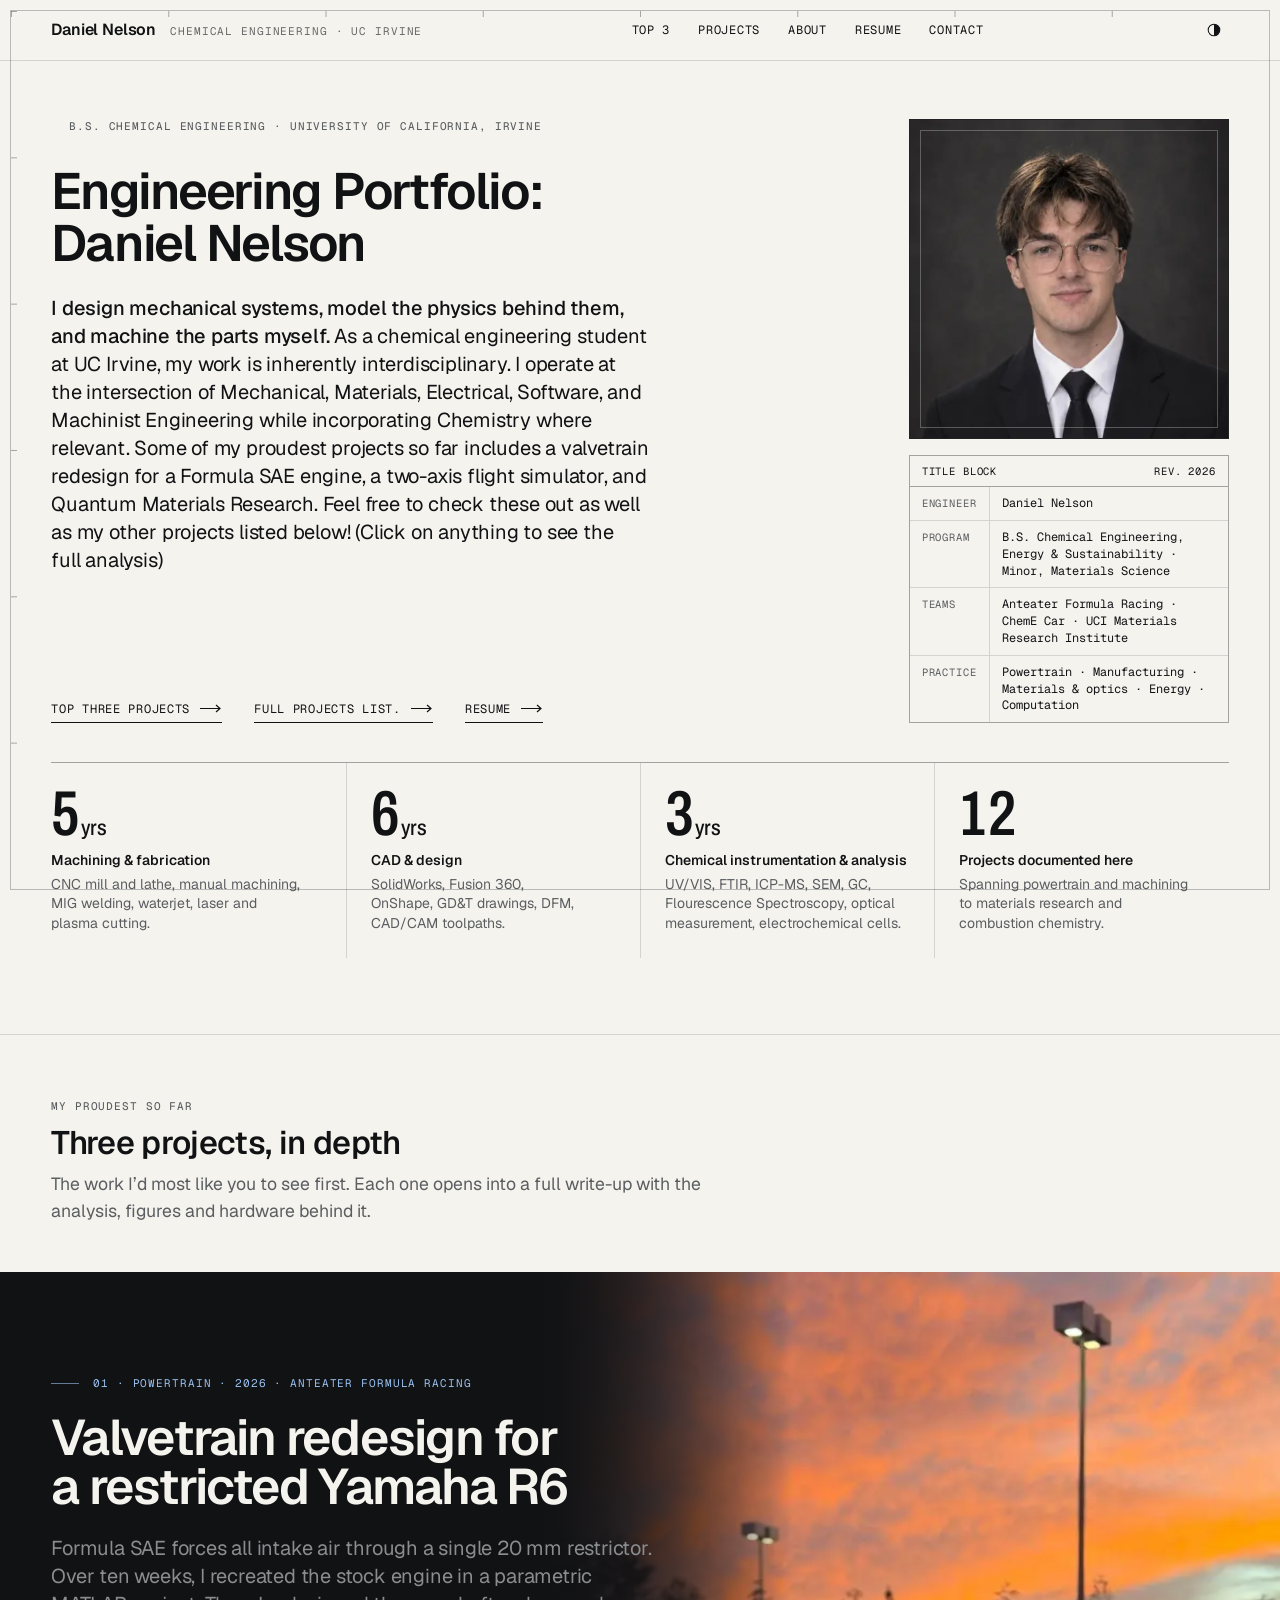
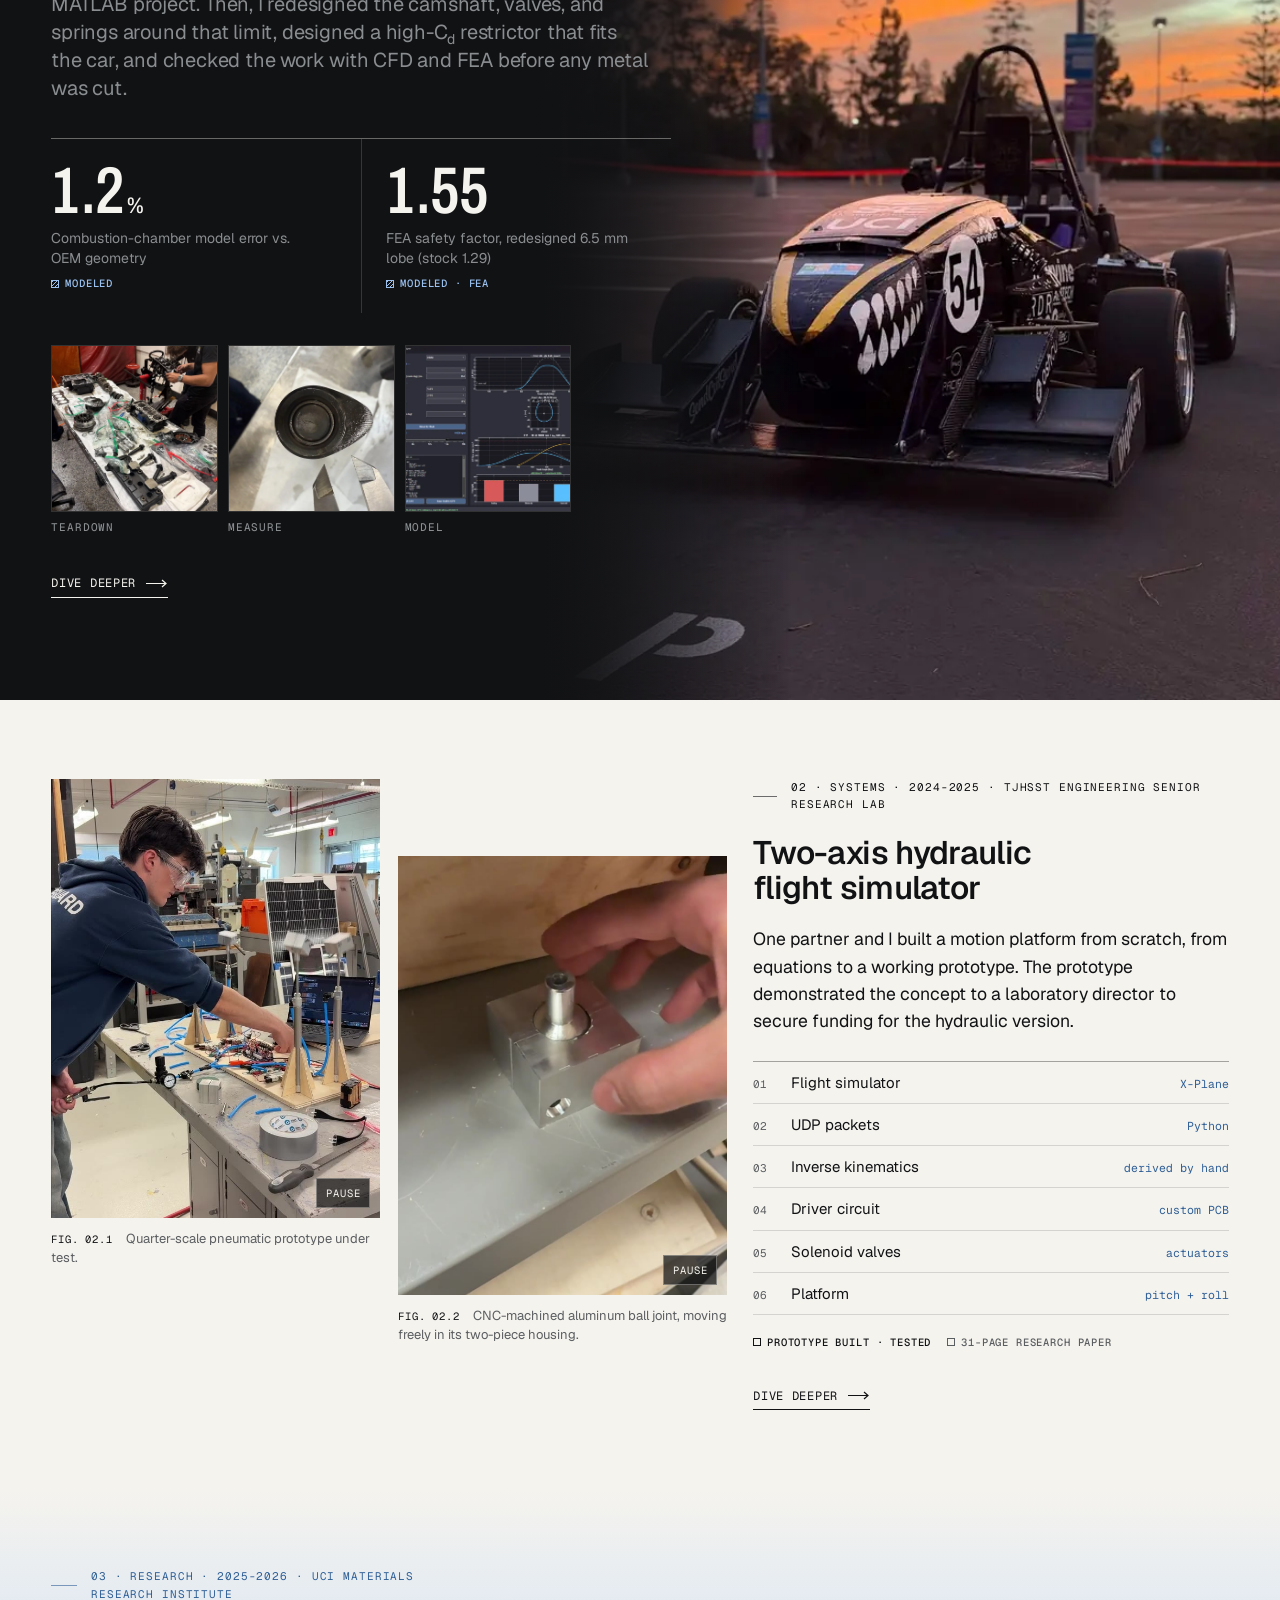
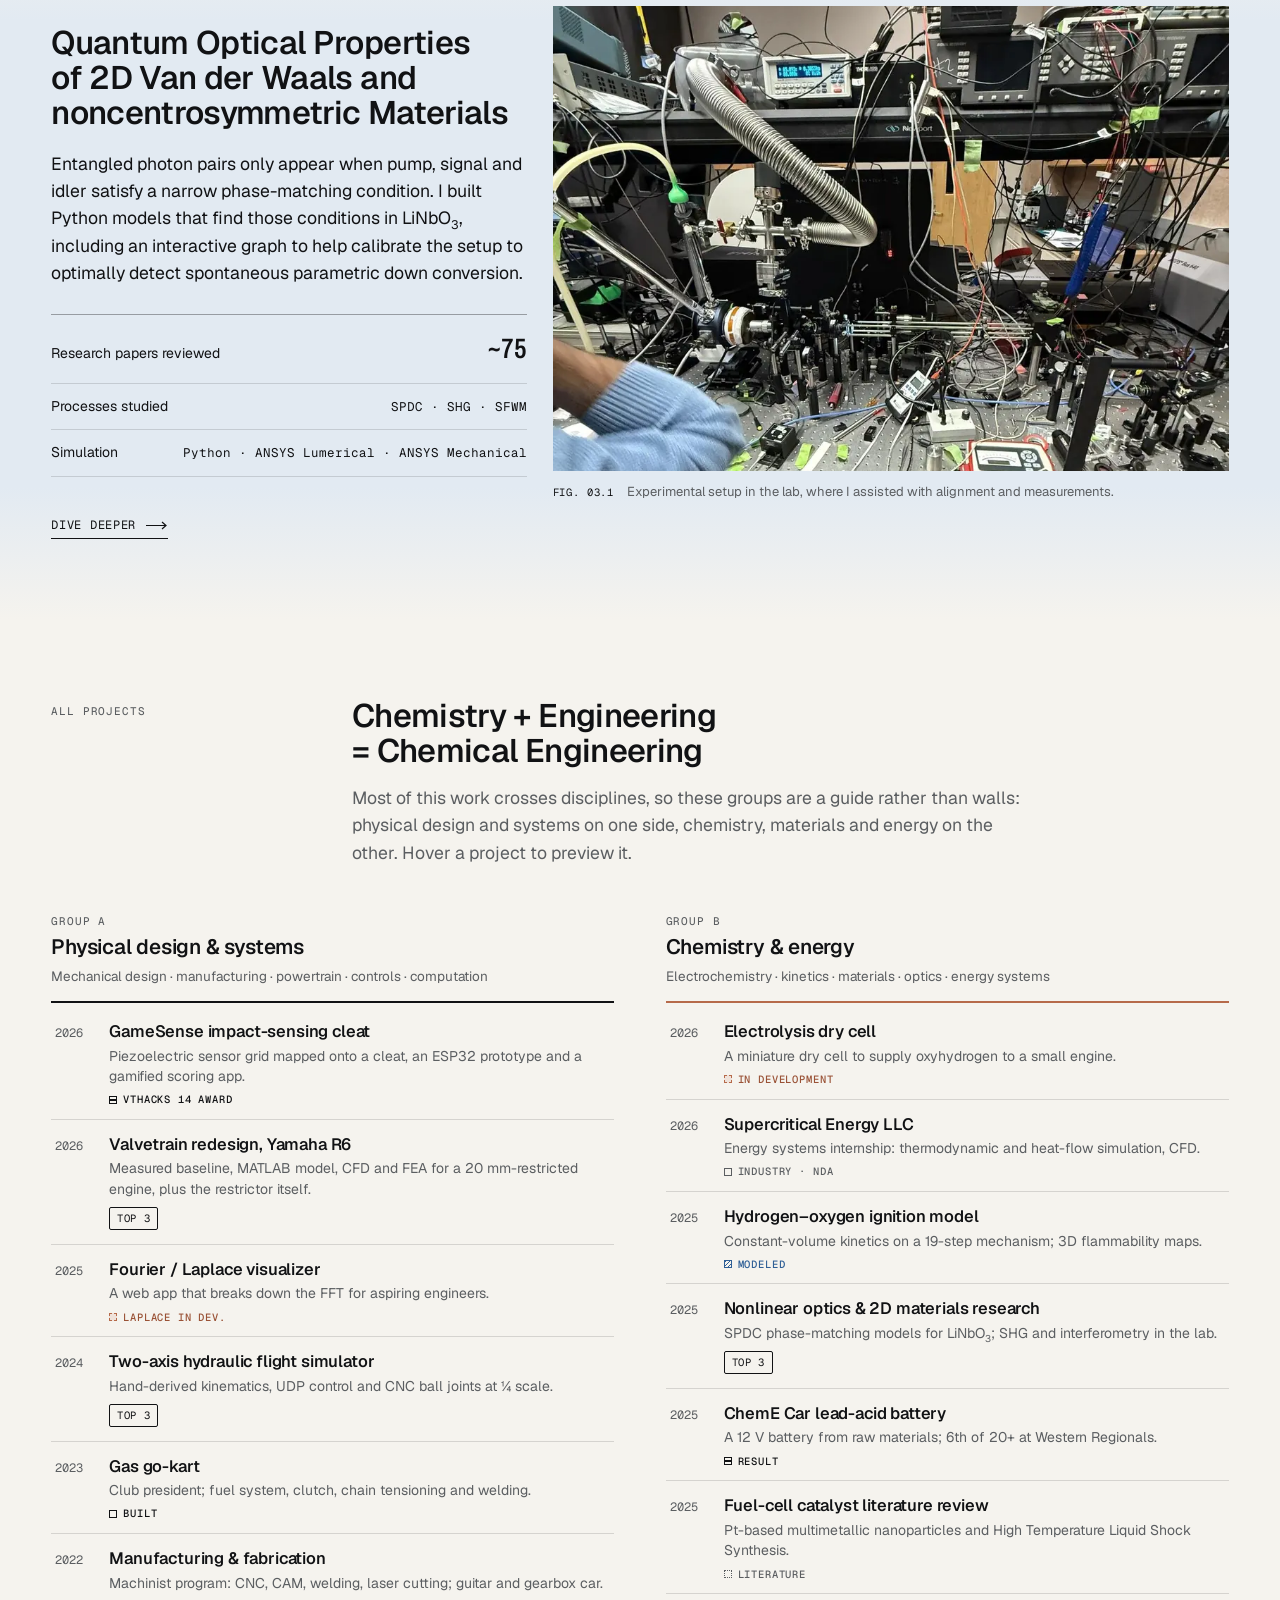
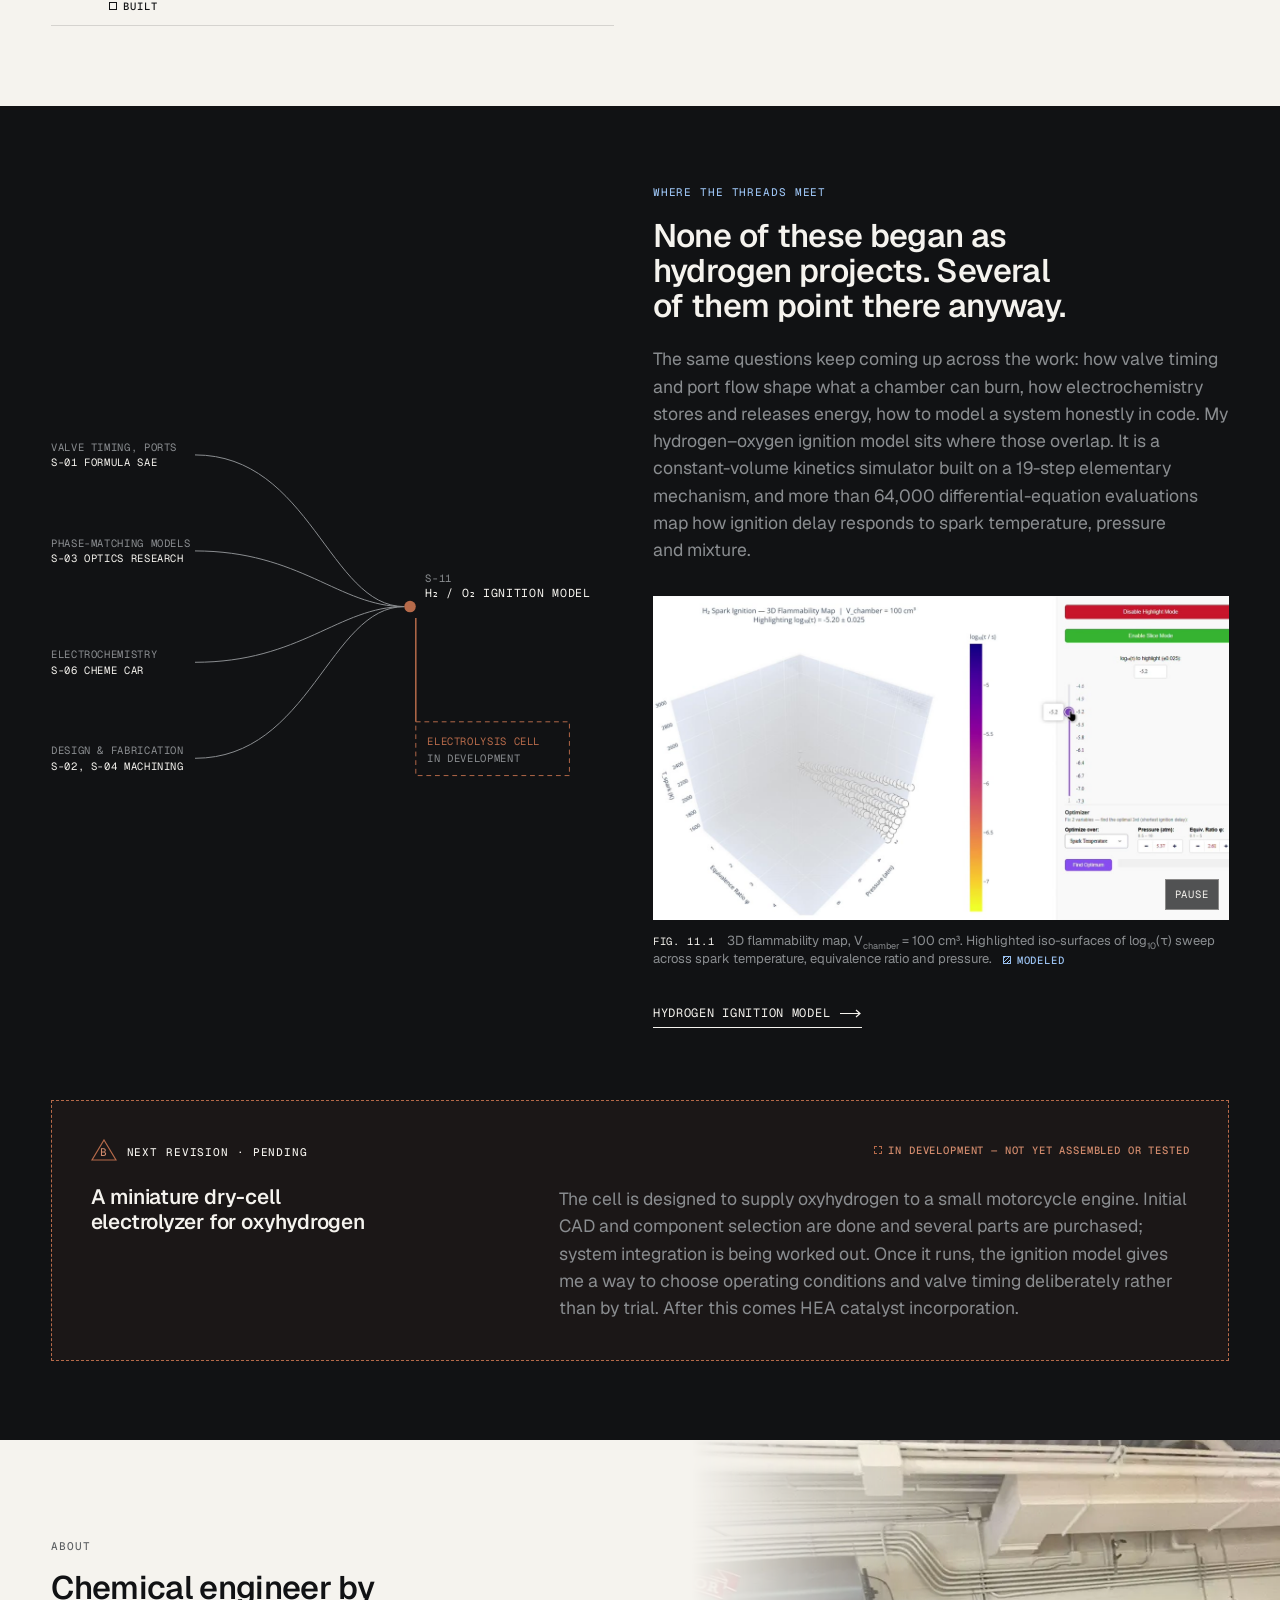
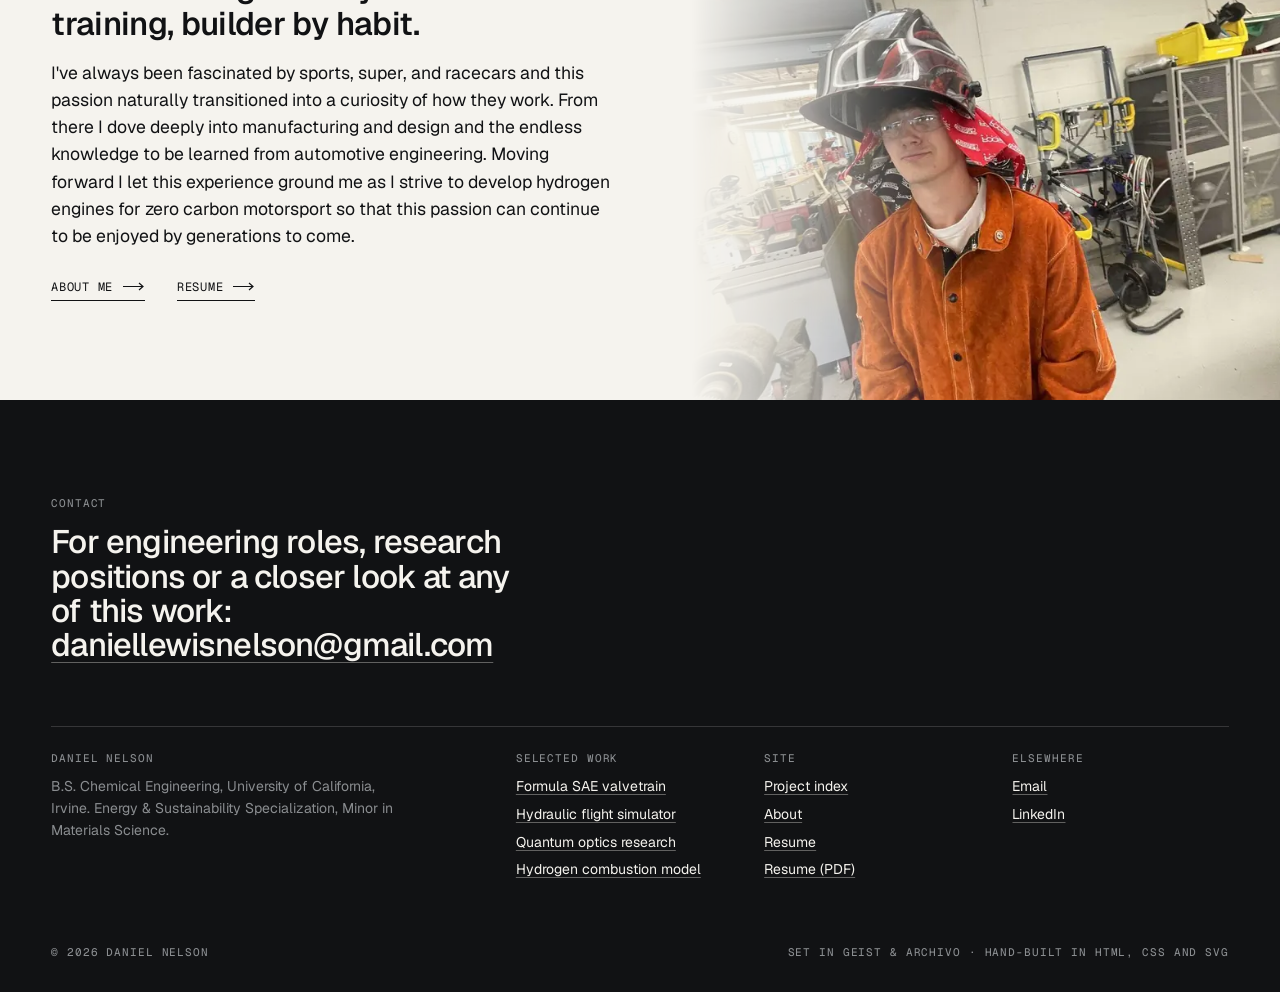
==== commit d7ccfa32: "Rewrote Sections to portray message better Updated various text elements for clarity and consistency" ====
--- a/index.html
+++ b/index.html
@@ -47,14 +47,14 @@
     <div class="hero__grid">
       <div class="hero__text">
         <div class="hero__eyebrow">
-          <span class="label" style="color:var(--ink)">Sheet 00 — Portfolio index</span>
+          <span class="label" style="color:var(--ink)"></span>
           <span class="label">B.S. Chemical Engineering · University of California, Irvine</span>
         </div>
         <h1 id="hero-title" class="hero-statement">Engineering Portfolio: Daniel Nelson</h1>
-        <p class="lead hero__lead"><span class="hero__lead-first">I design mechanical systems, model the physics behind them, and machine the parts myself.</span> As a chemical engineering student at UC Irvine, my work so far includes a valvetrain redesign for a Formula SAE engine breathing through a 20&nbsp;mm restrictor, a two-axis motion platform with CNC-machined ball joints, and phase-matching models for nonlinear optics. Three years in a machine shop underpin all of it.</p>
+        <p class="lead hero__lead"><span class="hero__lead-first">I design mechanical systems, model the physics behind them, and machine the parts myself.</span> As a chemical engineering student at UC Irvine, my work is inherently interdisciplinary. I operate at the intersection of Mechanical, Materials, Electrical, Software, and Machinist Engineering while incorporating Chemistry where relevant. Some of my proudest projects so far includes a valvetrain redesign for a Formula SAE engine, a two-axis flight simulator, and Quantum Materials Research. Feel free to check these out as well as my other projects listed below! (Click on anything to see the full analysis)</p>
         <div class="hero__cta">
           <a class="arrow-link" href="#work">Top three projects</a>
-          <a class="arrow-link" href="#index">All projects</a>
+          <a class="arrow-link" href="#index">Full projects list.</a>
           <a class="arrow-link" href="resume.html">Resume</a>
         </div>
       </div>
@@ -79,19 +79,19 @@
     <div class="specs specs--exp">
       <div class="spec" data-reveal style="--i:0">
         <span class="spec__num num">5<small>yrs</small></span>
-        <p class="spec__text"><strong>Machining &amp; fabrication</strong>: CNC mill and lathe, manual machining, MIG welding, waterjet, laser and plasma cutting.</p>
+        <p class="spec__text"><strong>Machining &amp; fabrication</strong>CNC mill and lathe, manual machining, MIG welding, waterjet, laser and plasma cutting.</p>
       </div>
       <div class="spec" data-reveal style="--i:1">
         <span class="spec__num num">6<small>yrs</small></span>
-        <p class="spec__text"><strong>CAD &amp; design</strong>: SolidWorks, Fusion 360, GD&amp;T drawings, CAD/CAM toolpaths.</p>
+        <p class="spec__text"><strong>CAD &amp; design</strong>SolidWorks, Fusion 360, OnShape, GD&amp;T drawings, DFM, CAD/CAM toolpaths.</p>
       </div>
       <div class="spec" data-reveal style="--i:2">
         <span class="spec__num num">3<small>yrs</small></span>
-        <p class="spec__text"><strong>Chemical instrumentation &amp; analysis</strong>: UV/VIS, FTIR, ICP-MS, SEM, optical measurement, electrochemical cells.</p>
+        <p class="spec__text"><strong>Chemical instrumentation &amp; analysis</strong>UV/VIS, FTIR, ICP-MS, SEM, GC, Flourescence Spectroscopy, optical measurement, electrochemical cells.</p>
       </div>
       <div class="spec" data-reveal style="--i:3">
         <span class="spec__num num">12</span>
-        <p class="spec__text"><strong>Projects documented here</strong>, from powertrain and machining to materials research and combustion chemistry.</p>
+        <p class="spec__text"><strong>Projects documented here</strong>Spanning powertrain and machining to materials research and combustion chemistry.</p>
       </div>
     </div>
   </section>
@@ -99,7 +99,7 @@
   <!-- ============ SELECTED WORK ============ -->
   <div id="work">
     <header class="wrap top3-head" aria-labelledby="top3-title">
-      <p class="label">Top three projects</p>
+      <p class="label">My Proudest So Far</p>
       <h2 id="top3-title" class="h2">Three projects, in depth</h2>
       <p class="muted">The work I’d most like you to see first. Each one opens into a full write-up with the analysis, figures and hardware behind it.</p>
     </header>
@@ -113,9 +113,9 @@
       <div class="bleed__scrim bleed__scrim--l" aria-hidden="true"></div>
       <div class="wrap bleed__content feature-fsae-split__content">
         <div class="feature-fsae-split__text">
-          <p class="sheet-no" style="color:var(--blue)">01 / 03 · Powertrain · 2026 · Anteater Formula Racing</p>
+          <p class="sheet-no" style="color:var(--blue)">01 · Powertrain · 2026 · Anteater Formula Racing</p>
           <h2 id="w1" class="h1" style="margin-top:22px">Valvetrain redesign for a restricted Yamaha&nbsp;R6</h2>
-          <p class="lead" style="margin-top:22px;color:var(--graphite-lt)">Formula SAE forces all intake air through a single 20&nbsp;mm restrictor. Over ten weeks I measured the stock engine and modeled its valvetrain in MATLAB. Then I redesigned the cam and valve seat around that limit, designed a high-C<sub>d</sub> restrictor that fits the car, and checked the work with CFD and FEA before any metal was cut.</p>
+          <p class="lead" style="margin-top:22px;color:var(--graphite-lt)">Formula SAE forces all intake air through a single 20&nbsp;mm restrictor. Over ten weeks, I recreated the stock engine in a parametric MATLAB project. Then, I redesigned the camshaft, valves, and springs around that limit, designed a high-C<sub>d</sub> restrictor that fits the car, and checked the work with CFD and FEA before any metal was cut.</p>
           <div class="specs specs--compact" style="margin-top:36px">
             <div class="spec"><span class="spec__num num">1.2<small>%</small></span><p class="spec__text">Combustion-chamber model error vs. OEM geometry</p><span class="ev ev--modeled">Modeled</span></div>
             <div class="spec"><span class="spec__num num">1.55</span><p class="spec__text">FEA safety factor, redesigned 6.5&nbsp;mm lobe (stock 1.29)</p><span class="ev ev--modeled">Modeled · FEA</span></div>
@@ -125,7 +125,7 @@
             <figure><img src="assets/img/fsae-valvetrain/10-cam-lobe-measurement.webp" srcset="assets/img/fsae-valvetrain/10-cam-lobe-measurement-sm.webp 960w, assets/img/fsae-valvetrain/10-cam-lobe-measurement.webp 2000w" sizes="160px" width="2000" height="1500" alt="Close-up of a stock R6 cam lobe prepared for measurement" loading="lazy" decoding="async" class="cover"><figcaption class="label">Measure</figcaption></figure>
             <figure><img src="assets/img/fsae-valvetrain/15-cam-profile-designer-app.webp" srcset="assets/img/fsae-valvetrain/15-cam-profile-designer-app-sm.webp 960w, assets/img/fsae-valvetrain/15-cam-profile-designer-app.webp 1226w" sizes="160px" width="1226" height="867" alt="MATLAB cam profile designer application comparing lift profiles" loading="lazy" decoding="async" class="cover" style="--fx:30%"><figcaption class="label">Model</figcaption></figure>
           </div>
-          <p style="margin-top:32px"><a class="arrow-link" href="work/fsae-valvetrain.html">Read the engineering process</a></p>
+          <p style="margin-top:32px"><a class="arrow-link" href="work/fsae-valvetrain.html">Dive Deeper</a></p>
         </div>
       </div>
     </section>
@@ -146,9 +146,9 @@
           </div>
         </div>
         <div class="feature-sim__text">
-          <p class="sheet-no">02 / 03 · Systems · 2024 · Team of two</p>
+          <p class="sheet-no">02 · Systems · 2024-2025 · TJHSST Engineering Senior Research Lab</p>
           <h2 id="w2" class="h2" style="margin-top:22px">Two-axis hydraulic flight simulator</h2>
-          <p style="margin-top:20px">Two of us built a motion platform from scratch, from equations to a working prototype. The prototype demonstrated the concept to a laboratory director to secure funding for the hydraulic version.</p>
+          <p style="margin-top:20px">One partner and I built a motion platform from scratch, from equations to a working prototype. The prototype demonstrated the concept to a laboratory director to secure funding for the hydraulic version.</p>
           <ol class="chain">
             <li><span>Flight simulator</span><em>X-Plane</em></li>
             <li><span>UDP packets</span><em>Python</em></li>
@@ -161,7 +161,7 @@
             <span class="ev ev--built">Prototype built · tested</span>
             <span class="ev ev--documented">31-page research paper</span>
           </div>
-          <p style="margin-top:32px"><a class="arrow-link" href="work/hydraulic-flight-simulator.html">Explore the system</a></p>
+          <p style="margin-top:32px"><a class="arrow-link" href="work/hydraulic-flight-simulator.html">Dive Deeper</a></p>
         </div>
       </div>
     </section>
@@ -169,15 +169,15 @@
     <section class="section section--optics" aria-labelledby="w3">
       <div class="wrap feature-split">
         <div class="feature-opt__text">
-          <p class="sheet-no" style="color:var(--blue-ink)">03 / 03 · Research · 2025 · UCI Materials Research Institute</p>
-          <h2 id="w3" class="h2" style="margin-top:22px">Nonlinear optics in lithium niobate and 2D materials</h2>
-          <p style="margin-top:20px">Entangled photon pairs only appear when pump, signal and idler satisfy a narrow phase-matching condition. I built Python models that find those conditions in LiNbO<sub>3</sub>, including an interactive map that locks any one wavelength and solves for the rest. I also helped with measurements in the lab.</p>
+          <p class="sheet-no" style="color:var(--blue-ink)">03 · Research · 2025-2026 · UCI Materials Research Institute</p>
+          <h2 id="w3" class="h2" style="margin-top:22px">Quantum Optical Properties of 2D Van der Waals and noncentrosymmetric Materials</h2>
+          <p style="margin-top:20px">Entangled photon pairs only appear when pump, signal and idler satisfy a narrow phase-matching condition. I built Python models that find those conditions in LiNbO<sub>3</sub>, including an interactive graph to help calibrate the setup to optimally detect spontaneous parametric down conversion.</p>
           <ul class="facts" style="margin-top:28px">
             <li><span>Research papers reviewed</span><span class="num" style="font-size:28px">~75</span></li>
             <li><span>Processes studied</span><span class="mono">SPDC · SHG · SFWM</span></li>
-            <li><span>Simulation</span><span class="mono">Python · Lumerical · Mechanical</span></li>
+            <li><span>Simulation</span><span class="mono">Python · ANSYS Lumerical · ANSYS Mechanical</span></li>
           </ul>
-          <p style="margin-top:32px"><a class="arrow-link" href="work/quantum-optics-research.html">Read the research sheet</a></p>
+          <p style="margin-top:32px"><a class="arrow-link" href="work/quantum-optics-research.html">Dive Deeper</a></p>
         </div>
         <figure class="fig feature-opt__media optics-photo">
           <div class="fig__media"><img src="assets/img/quantum-optics-research/02-optics-lab-experimental-setup.webp" srcset="assets/img/quantum-optics-research/02-optics-lab-experimental-setup-sm.webp 960w, assets/img/quantum-optics-research/02-optics-lab-experimental-setup.webp 1280w" sizes="(min-width: 1000px) 58vw, 100vw" width="1280" height="1003" alt="Optical table crowded with mirrors, mounts, cabling and measurement electronics in the research lab" loading="lazy" decoding="async" class="cover" style="--fy:42%"></div>
@@ -192,7 +192,7 @@
   <section id="index" class="section wrap projects" aria-labelledby="index-title">
     <div class="sec-head">
       <p class="label">All projects</p>
-      <h2 id="index-title" class="h2">Grouped by discipline, newest first</h2>
+      <h2 id="index-title" class="h2">Chemistry + Engineering = Chemical Engineering</h2>
       <p class="muted">Most of this work crosses disciplines, so these groups are a guide rather than walls: physical design and systems on one side, chemistry, materials and energy on the other. Hover a project to preview it.</p>
     </div>
 
@@ -204,9 +204,9 @@
           <p class="disc__sub">Mechanical design · manufacturing · powertrain · controls · computation</p>
         </div>
         <ol class="plist">
-          <li><a class="pitem" href="work/gamesense.html" data-thumb="assets/img/gamesense/02-piezo-grid-intersection-map-sm.webp"><span class="pitem__yr">2026</span><span class="pitem__t">GameSense impact-sensing cleat</span><span class="pitem__d">Sensor grid mapped onto a cleat, an ESP32 prototype and a scoring app.</span><span class="ev ev--result">VTHacks 14 award</span></a></li>
+          <li><a class="pitem" href="work/gamesense.html" data-thumb="assets/img/gamesense/02-piezo-grid-intersection-map-sm.webp"><span class="pitem__yr">2026</span><span class="pitem__t">GameSense impact-sensing cleat</span><span class="pitem__d">Piezoelectric sensor grid mapped onto a cleat, an ESP32 prototype and a gamified scoring app.</span><span class="ev ev--result">VTHacks 14 award</span></a></li>
           <li><a class="pitem is-top" href="work/fsae-valvetrain.html" data-thumb="assets/img/fsae-valvetrain/09-r6-engine-camshafts-exposed-sm.webp"><span class="pitem__yr">2026</span><span class="pitem__t">Valvetrain redesign, Yamaha R6</span><span class="pitem__d">Measured baseline, MATLAB model, CFD and FEA for a 20&nbsp;mm-restricted engine, plus the restrictor itself.</span><span class="tag tag--top">Top 3</span></a></li>
-          <li><a class="pitem" href="work/fourier-visualizer.html" data-thumb="assets/img/fourier-visualizer/01-fourier-lab-square-wave-series-sm.webp"><span class="pitem__yr">2025</span><span class="pitem__t">Fourier / Laplace visualizer</span><span class="pitem__d">A web app that takes signals apart with the FFT and a complex-plane winding view.</span><span class="ev ev--dev">Laplace in dev.</span></a></li>
+          <li><a class="pitem" href="work/fourier-visualizer.html" data-thumb="assets/img/fourier-visualizer/01-fourier-lab-square-wave-series-sm.webp"><span class="pitem__yr">2025</span><span class="pitem__t">Fourier / Laplace visualizer</span><span class="pitem__d">A web app that breaks down the FFT for aspiring engineers.</span><span class="ev ev--dev">Laplace in dev.</span></a></li>
           <li><a class="pitem is-top" href="work/hydraulic-flight-simulator.html" data-thumb="assets/img/hydraulic-flight-simulator/07-ball-joint-mounted-on-piston-sm.webp"><span class="pitem__yr">2024</span><span class="pitem__t">Two-axis hydraulic flight simulator</span><span class="pitem__d">Hand-derived kinematics, UDP control and CNC ball joints at ¼ scale.</span><span class="tag tag--top">Top 3</span></a></li>
           <li><a class="pitem" href="work/go-kart.html" data-thumb="assets/img/go-kart/02-gas-and-electric-karts-sm.webp"><span class="pitem__yr">2023</span><span class="pitem__t">Gas go-kart</span><span class="pitem__d">Club president; fuel system, clutch, chain tensioning and welding.</span><span class="ev ev--built">Built</span></a></li>
           <li><a class="pitem" href="work/manufacturing.html" data-thumb="assets/img/guitar/02-body-drying-after-clear-coat-sm.webp"><span class="pitem__yr">2022</span><span class="pitem__t">Manufacturing &amp; fabrication</span><span class="pitem__d">Machinist program: CNC, CAM, welding, laser cutting; guitar and gearbox car.</span><span class="ev ev--built">Built</span></a></li>
@@ -281,7 +281,7 @@
         </div>
         <div class="grid">
           <h3 class="h3 c-1-5">A miniature dry-cell electrolyzer for oxyhydrogen</h3>
-          <p class="c-6-12" style="color:var(--graphite-lt)">The cell is designed to supply oxyhydrogen to a small motorcycle engine. Initial CAD and component selection are done and several parts are purchased; system integration is being worked out. Once it runs, the ignition model gives me a way to choose operating conditions and valve timing deliberately rather than by trial.</p>
+          <p class="c-6-12" style="color:var(--graphite-lt)">The cell is designed to supply oxyhydrogen to a small motorcycle engine. Initial CAD and component selection are done and several parts are purchased; system integration is being worked out. Once it runs, the ignition model gives me a way to choose operating conditions and valve timing deliberately rather than by trial. After this comes HEA catalyst incorporation.</p>
         </div>
       </div>
     </div>
@@ -296,7 +296,7 @@
       <div class="about-teaser__text">
         <p class="label">About</p>
         <h2 id="about-title" class="h2" style="margin-top:16px">Chemical engineer by training, builder by habit.</h2>
-        <p style="margin-top:18px">B.S. Chemical Engineering at UC Irvine (Energy &amp; Sustainability Specialization, Minor in Materials Science). I’m a powertrain engineer on Anteater Formula Racing, a researcher at the UCI Materials Research Institute and an energy systems engineering intern at Supercritical Energy. Before university I led an automotive engineering club as president and spent three years in an integrated machinist program.</p>
+        <p style="margin-top:18px">I've always been fascinated by sports, super, and racecars and this passion naturally transitioned into a curiosity of how they work. From there I dove deeply into manufacturing and design and the endless knowledge to be learned from automotive engineering. Moving forward I let this experience ground me as I strive to develop hydrogen engines for zero carbon motorsport so that this passion can continue to be enjoyed by generations to come.</p>
         <p style="margin-top:28px;display:flex;flex-wrap:wrap;gap:16px 32px"><a class="arrow-link" href="about.html">About me</a><a class="arrow-link" href="resume.html">Resume</a></p>
       </div>
     </div>
--- a/assets/css/site.css
+++ b/assets/css/site.css
@@ -1774,7 +1774,7 @@
 .rx-clash { position: relative; line-height: 0; }
 .rx-clash__svg { position: absolute; inset: 0; width: 100%; height: 100%; overflow: visible; color: var(--copper); pointer-events: none; }
 .rx-clash__svg .draw { stroke-width: 2; }
-.rx-clash__label { position: absolute; left: 76.4%; top: 11.8%; transform: translateY(-50%); padding: 5px 7px; font-family: var(--f-mono); font-size: 10.5px; line-height: 1; letter-spacing: 0.08em; text-transform: uppercase; white-space: nowrap; color: #fff; background: var(--copper); pointer-events: none; }
+.rx-clash__label { position: absolute; left: 76.4%; top: 11.8%; transform: translateY(-50%); padding: 5px 7px; font-family: var(--f-mono); font-size: 10.5px; line-height: 1; letter-spacing: 0.08em; text-transform: uppercase; white-space: nowrap; color: #fff; background: #9a5236; pointer-events: none; }
 @media (max-width: 600px) { .rx-clash__label { left: auto; right: 1.5%; font-size: 8.5px; padding: 3px 5px; } }
 
 /* Before / after on the car */
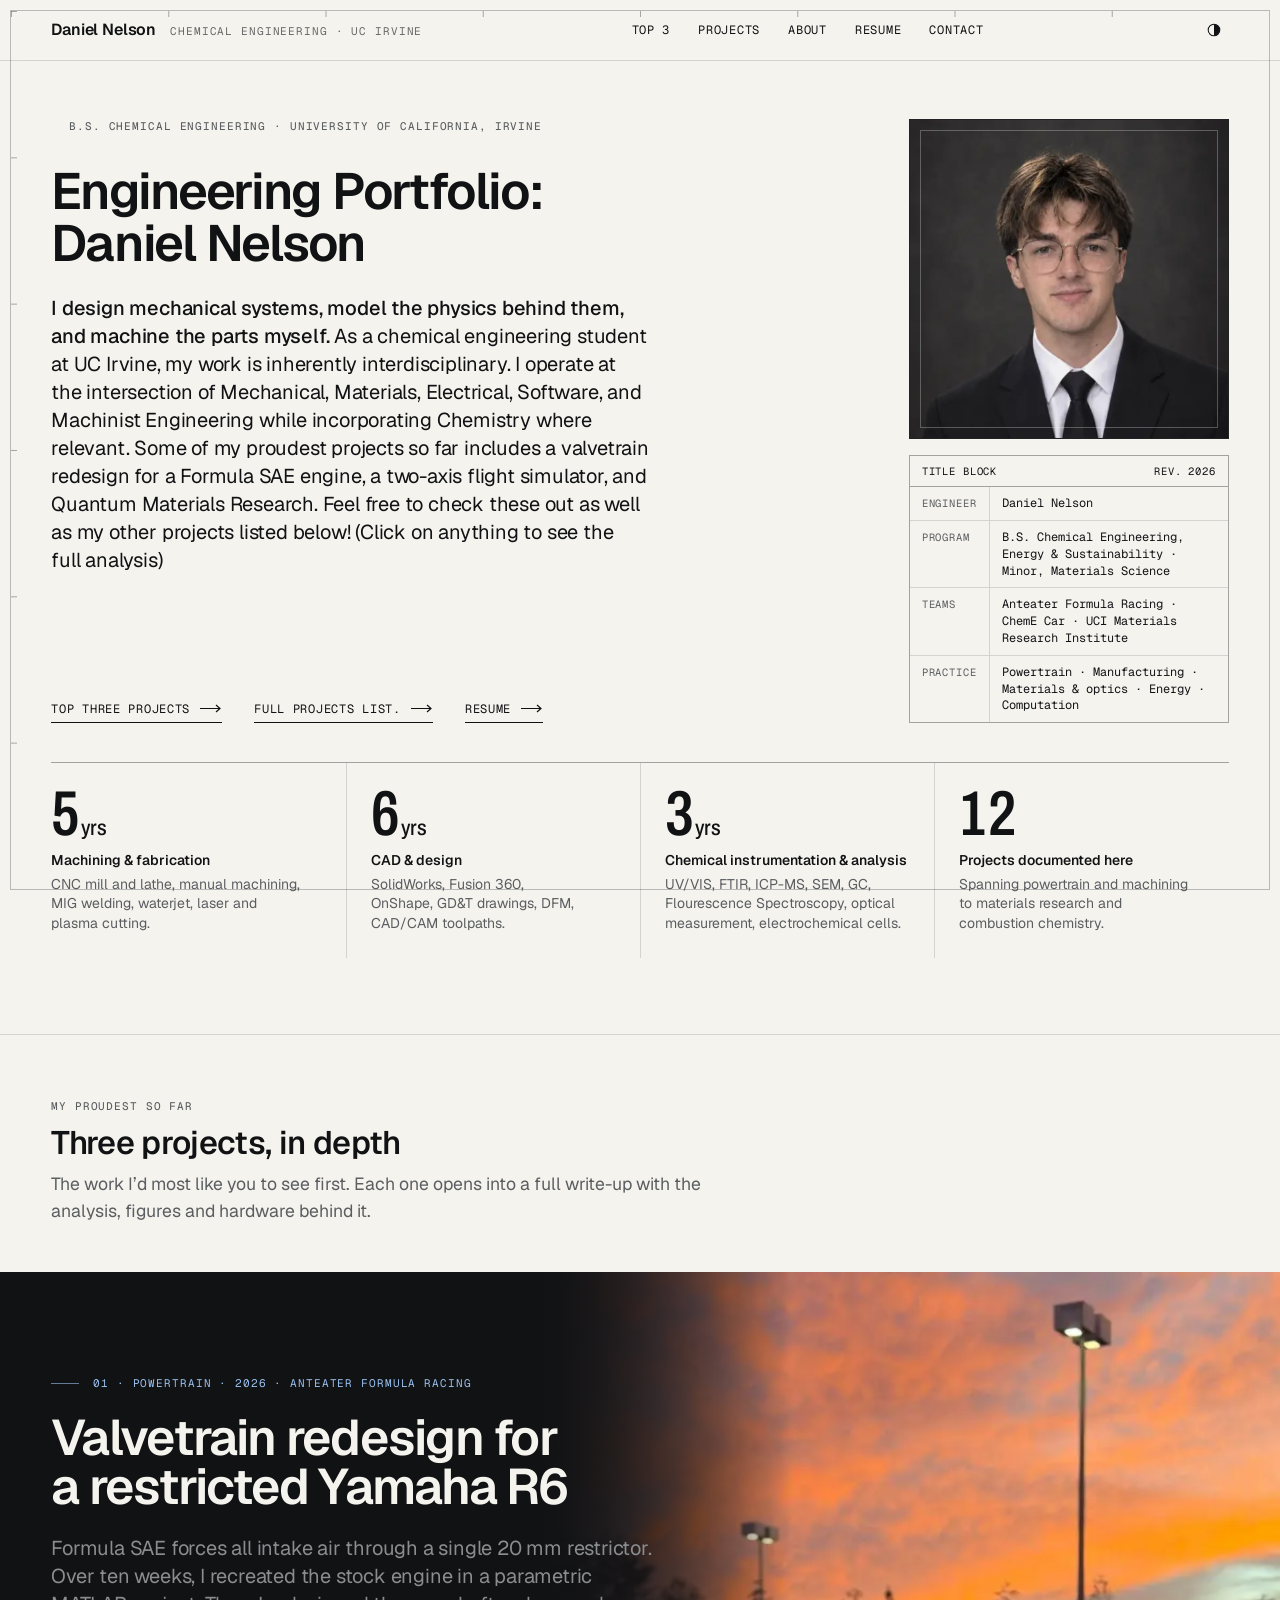
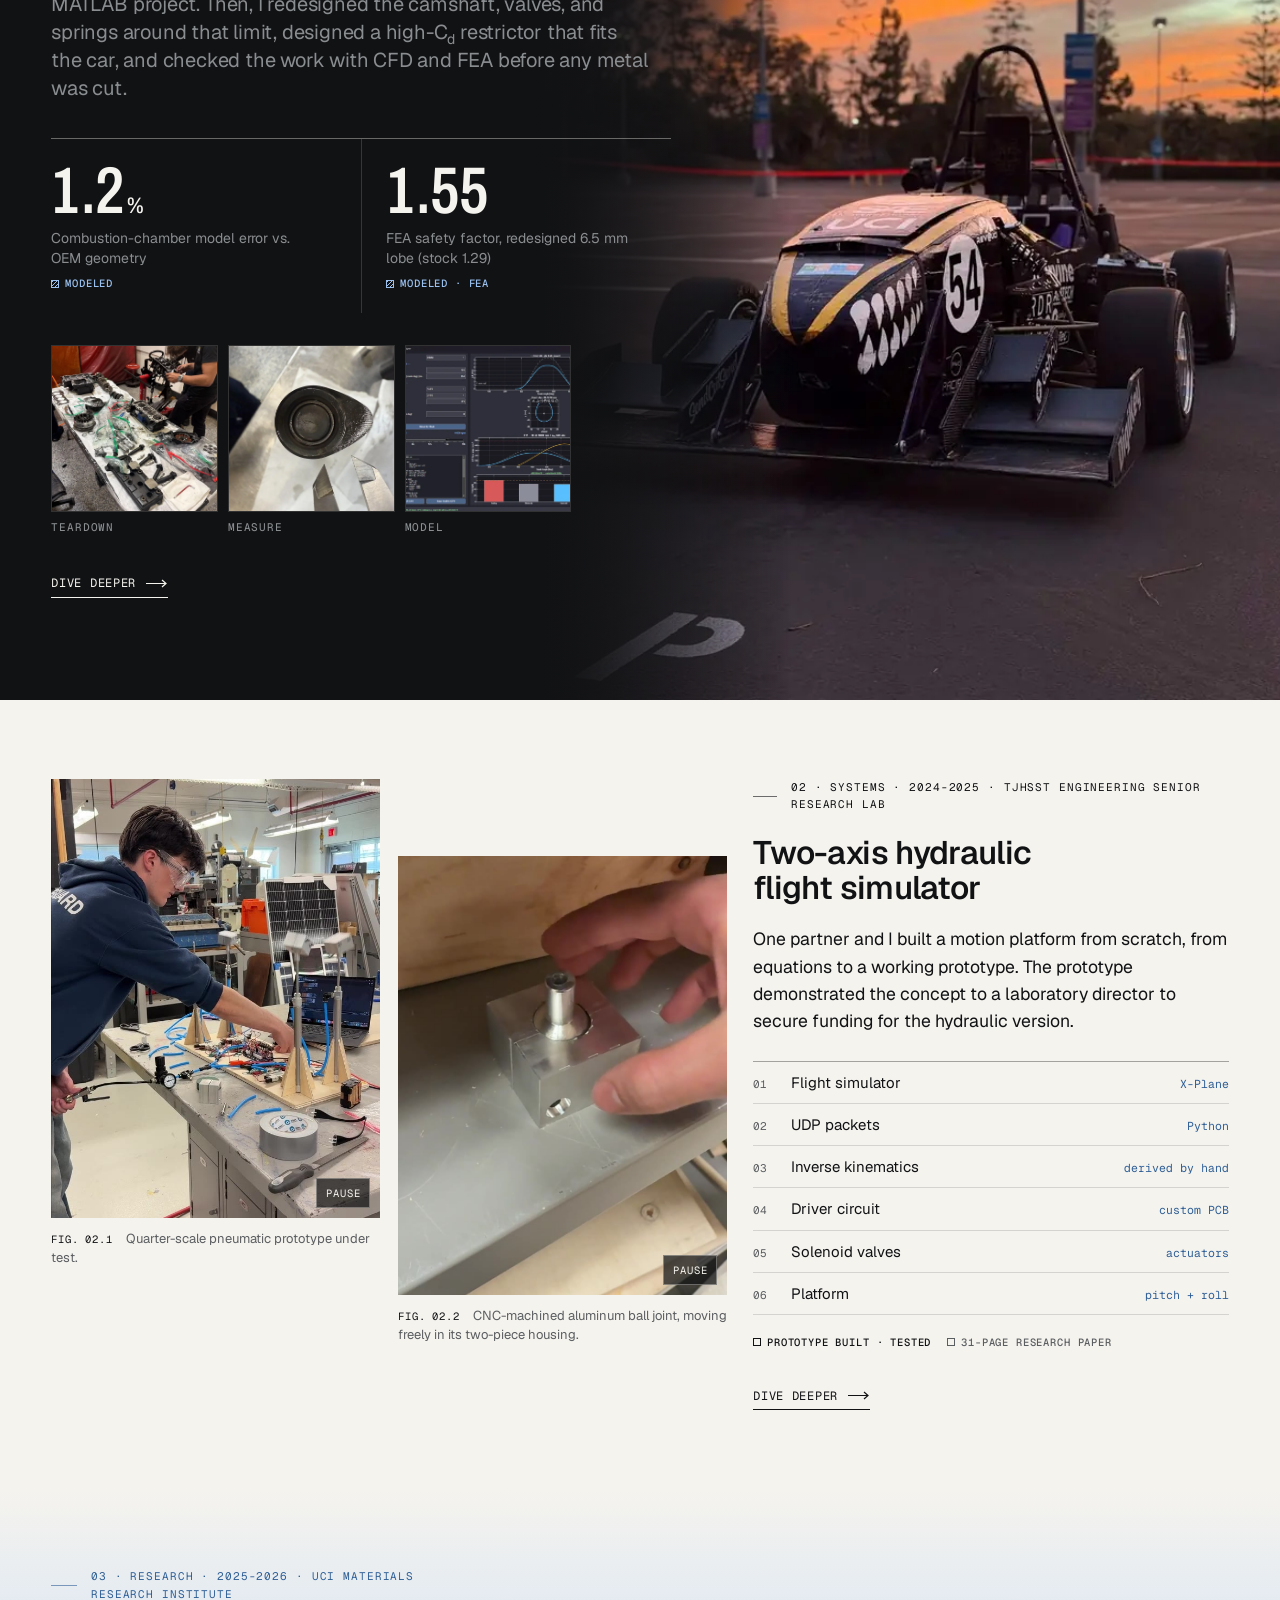
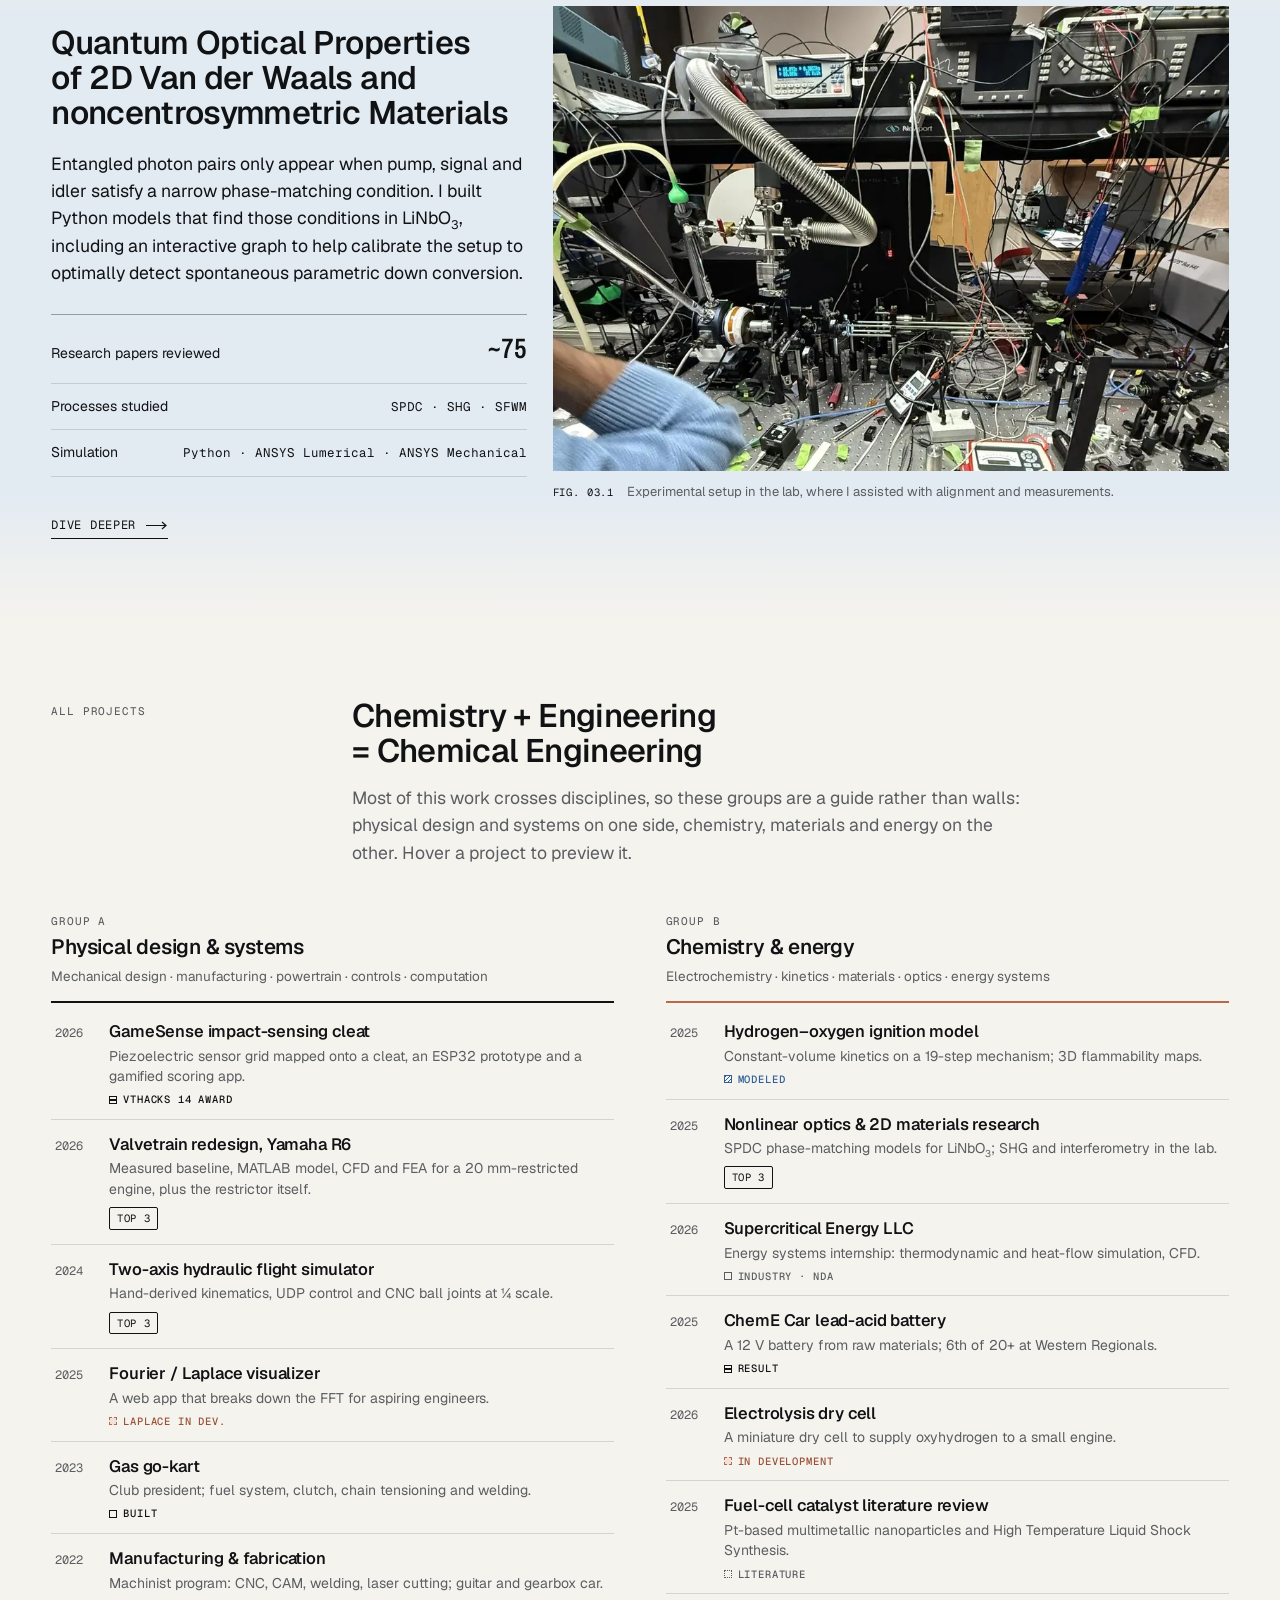
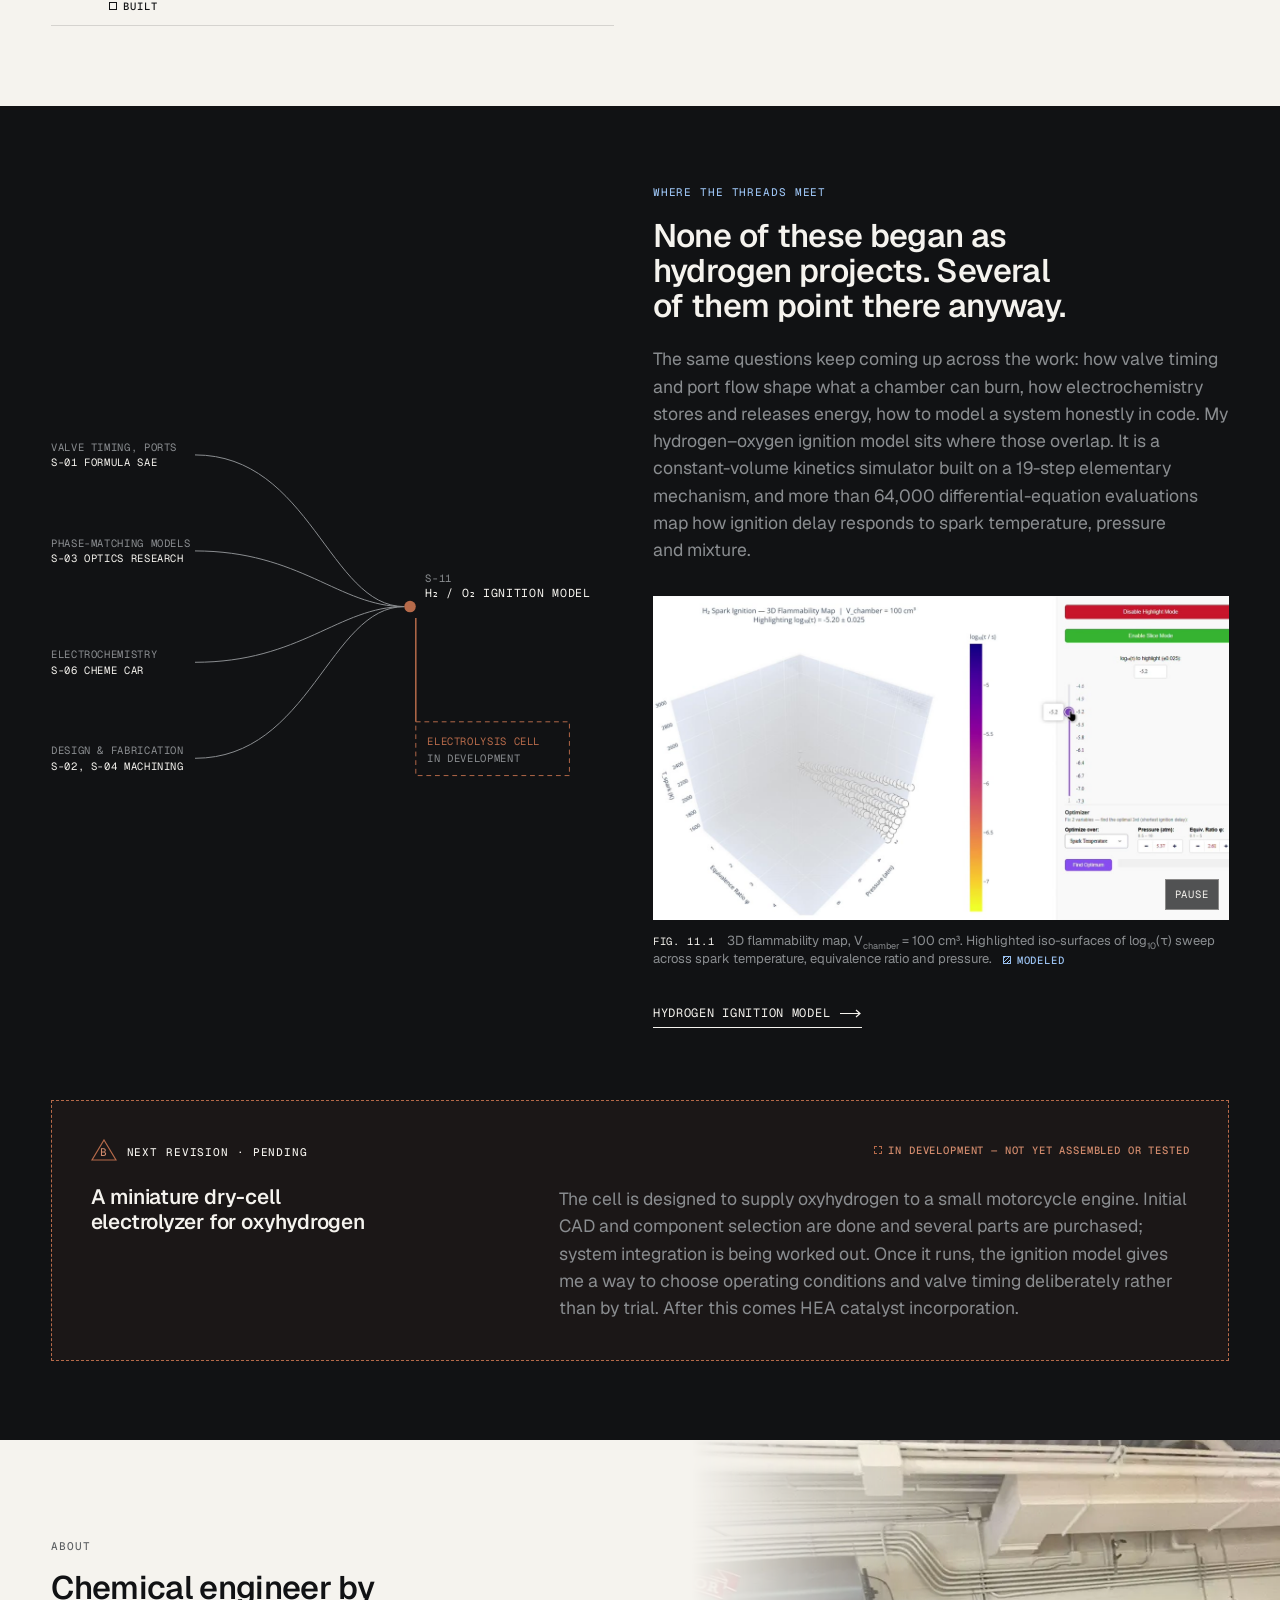
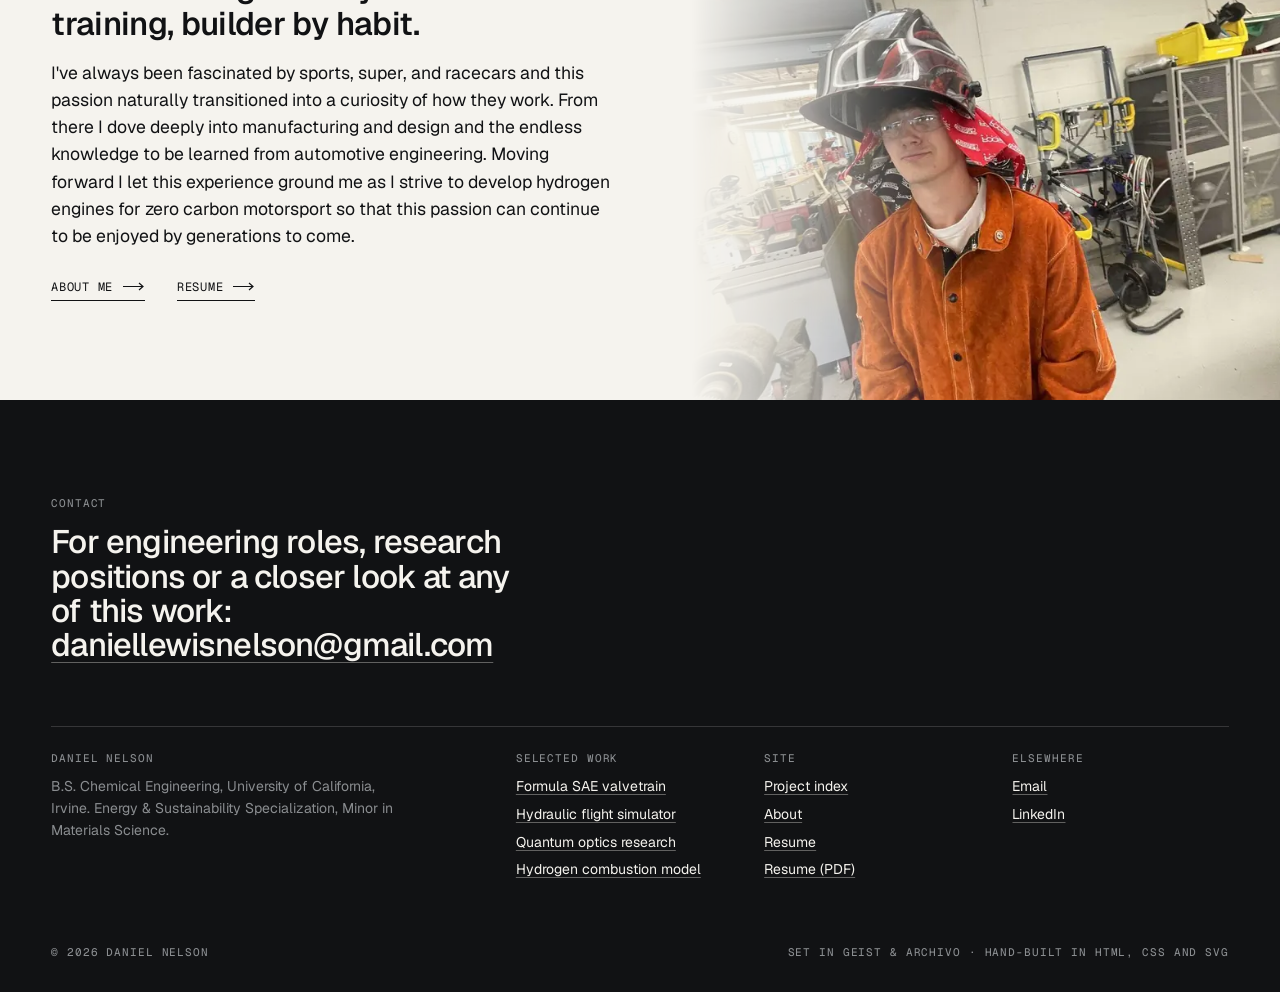
==== commit 42810b3c: "Reorder the project lists by strength" ====
--- a/index.html
+++ b/index.html
@@ -206,8 +206,8 @@
         <ol class="plist">
           <li><a class="pitem" href="work/gamesense.html" data-thumb="assets/img/gamesense/02-piezo-grid-intersection-map-sm.webp"><span class="pitem__yr">2026</span><span class="pitem__t">GameSense impact-sensing cleat</span><span class="pitem__d">Piezoelectric sensor grid mapped onto a cleat, an ESP32 prototype and a gamified scoring app.</span><span class="ev ev--result">VTHacks 14 award</span></a></li>
           <li><a class="pitem is-top" href="work/fsae-valvetrain.html" data-thumb="assets/img/fsae-valvetrain/09-r6-engine-camshafts-exposed-sm.webp"><span class="pitem__yr">2026</span><span class="pitem__t">Valvetrain redesign, Yamaha R6</span><span class="pitem__d">Measured baseline, MATLAB model, CFD and FEA for a 20&nbsp;mm-restricted engine, plus the restrictor itself.</span><span class="tag tag--top">Top 3</span></a></li>
+          <li><a class="pitem is-top" href="work/hydraulic-flight-simulator.html" data-thumb="assets/img/hydraulic-flight-simulator/07-ball-joint-mounted-on-piston-sm.webp"><span class="pitem__yr">2024</span><span class="pitem__t">Two-axis hydraulic flight simulator</span><span class="pitem__d">Hand-derived kinematics, UDP control and CNC ball joints at ¼ scale.</span><span class="tag tag--top">Top 3</span></a></li>
           <li><a class="pitem" href="work/fourier-visualizer.html" data-thumb="assets/img/fourier-visualizer/01-fourier-lab-square-wave-series-sm.webp"><span class="pitem__yr">2025</span><span class="pitem__t">Fourier / Laplace visualizer</span><span class="pitem__d">A web app that breaks down the FFT for aspiring engineers.</span><span class="ev ev--dev">Laplace in dev.</span></a></li>
-          <li><a class="pitem is-top" href="work/hydraulic-flight-simulator.html" data-thumb="assets/img/hydraulic-flight-simulator/07-ball-joint-mounted-on-piston-sm.webp"><span class="pitem__yr">2024</span><span class="pitem__t">Two-axis hydraulic flight simulator</span><span class="pitem__d">Hand-derived kinematics, UDP control and CNC ball joints at ¼ scale.</span><span class="tag tag--top">Top 3</span></a></li>
           <li><a class="pitem" href="work/go-kart.html" data-thumb="assets/img/go-kart/02-gas-and-electric-karts-sm.webp"><span class="pitem__yr">2023</span><span class="pitem__t">Gas go-kart</span><span class="pitem__d">Club president; fuel system, clutch, chain tensioning and welding.</span><span class="ev ev--built">Built</span></a></li>
           <li><a class="pitem" href="work/manufacturing.html" data-thumb="assets/img/guitar/02-body-drying-after-clear-coat-sm.webp"><span class="pitem__yr">2022</span><span class="pitem__t">Manufacturing &amp; fabrication</span><span class="pitem__d">Machinist program: CNC, CAM, welding, laser cutting; guitar and gearbox car.</span><span class="ev ev--built">Built</span></a></li>
         </ol>
@@ -220,11 +220,11 @@
           <p class="disc__sub">Electrochemistry · kinetics · materials · optics · energy systems</p>
         </div>
         <ol class="plist">
-          <li><a class="pitem" href="work/hydrogen-combustion.html#next"><span class="pitem__yr">2026</span><span class="pitem__t">Electrolysis dry cell</span><span class="pitem__d">A miniature dry cell to supply oxyhydrogen to a small engine.</span><span class="ev ev--dev">In development</span></a></li>
-          <li><a class="pitem" href="work/supercritical-energy.html"><span class="pitem__yr">2026</span><span class="pitem__t">Supercritical Energy LLC</span><span class="pitem__d">Energy systems internship: thermodynamic and heat-flow simulation, CFD.</span><span class="ev ev--documented">Industry · NDA</span></a></li>
           <li><a class="pitem" href="work/hydrogen-combustion.html" data-thumb="assets/img/hydrogen-combustion/01-spark-ignition-flammability-map-sm.webp"><span class="pitem__yr">2025</span><span class="pitem__t">Hydrogen–oxygen ignition model</span><span class="pitem__d">Constant-volume kinetics on a 19-step mechanism; 3D flammability maps.</span><span class="ev ev--modeled">Modeled</span></a></li>
           <li><a class="pitem is-top" href="work/quantum-optics-research.html" data-thumb="assets/img/quantum-optics-research/02-optics-lab-experimental-setup-sm.webp"><span class="pitem__yr">2025</span><span class="pitem__t">Nonlinear optics &amp; 2D materials research</span><span class="pitem__d">SPDC phase-matching models for LiNbO<sub>3</sub>; SHG and interferometry in the lab.</span><span class="tag tag--top">Top 3</span></a></li>
+          <li><a class="pitem" href="work/supercritical-energy.html"><span class="pitem__yr">2026</span><span class="pitem__t">Supercritical Energy LLC</span><span class="pitem__d">Energy systems internship: thermodynamic and heat-flow simulation, CFD.</span><span class="ev ev--documented">Industry · NDA</span></a></li>
           <li><a class="pitem" href="work/chemecar.html" data-thumb="assets/img/chemecar/01-battery-cell-assembly-sm.webp"><span class="pitem__yr">2025</span><span class="pitem__t">ChemE Car lead-acid battery</span><span class="pitem__d">A 12&nbsp;V battery from raw materials; 6th of 20+ at Western Regionals.</span><span class="ev ev--result">Result</span></a></li>
+          <li><a class="pitem" href="work/hydrogen-combustion.html#next"><span class="pitem__yr">2026</span><span class="pitem__t">Electrolysis dry cell</span><span class="pitem__d">A miniature dry cell to supply oxyhydrogen to a small engine.</span><span class="ev ev--dev">In development</span></a></li>
           <li><a class="pitem" href="work/catalyst-review.html"><span class="pitem__yr">2025</span><span class="pitem__t">Fuel-cell catalyst literature review</span><span class="pitem__d">Pt-based multimetallic nanoparticles and High Temperature Liquid Shock Synthesis.</span><span class="ev ev--literature">Literature</span></a></li>
         </ol>
       </div>
